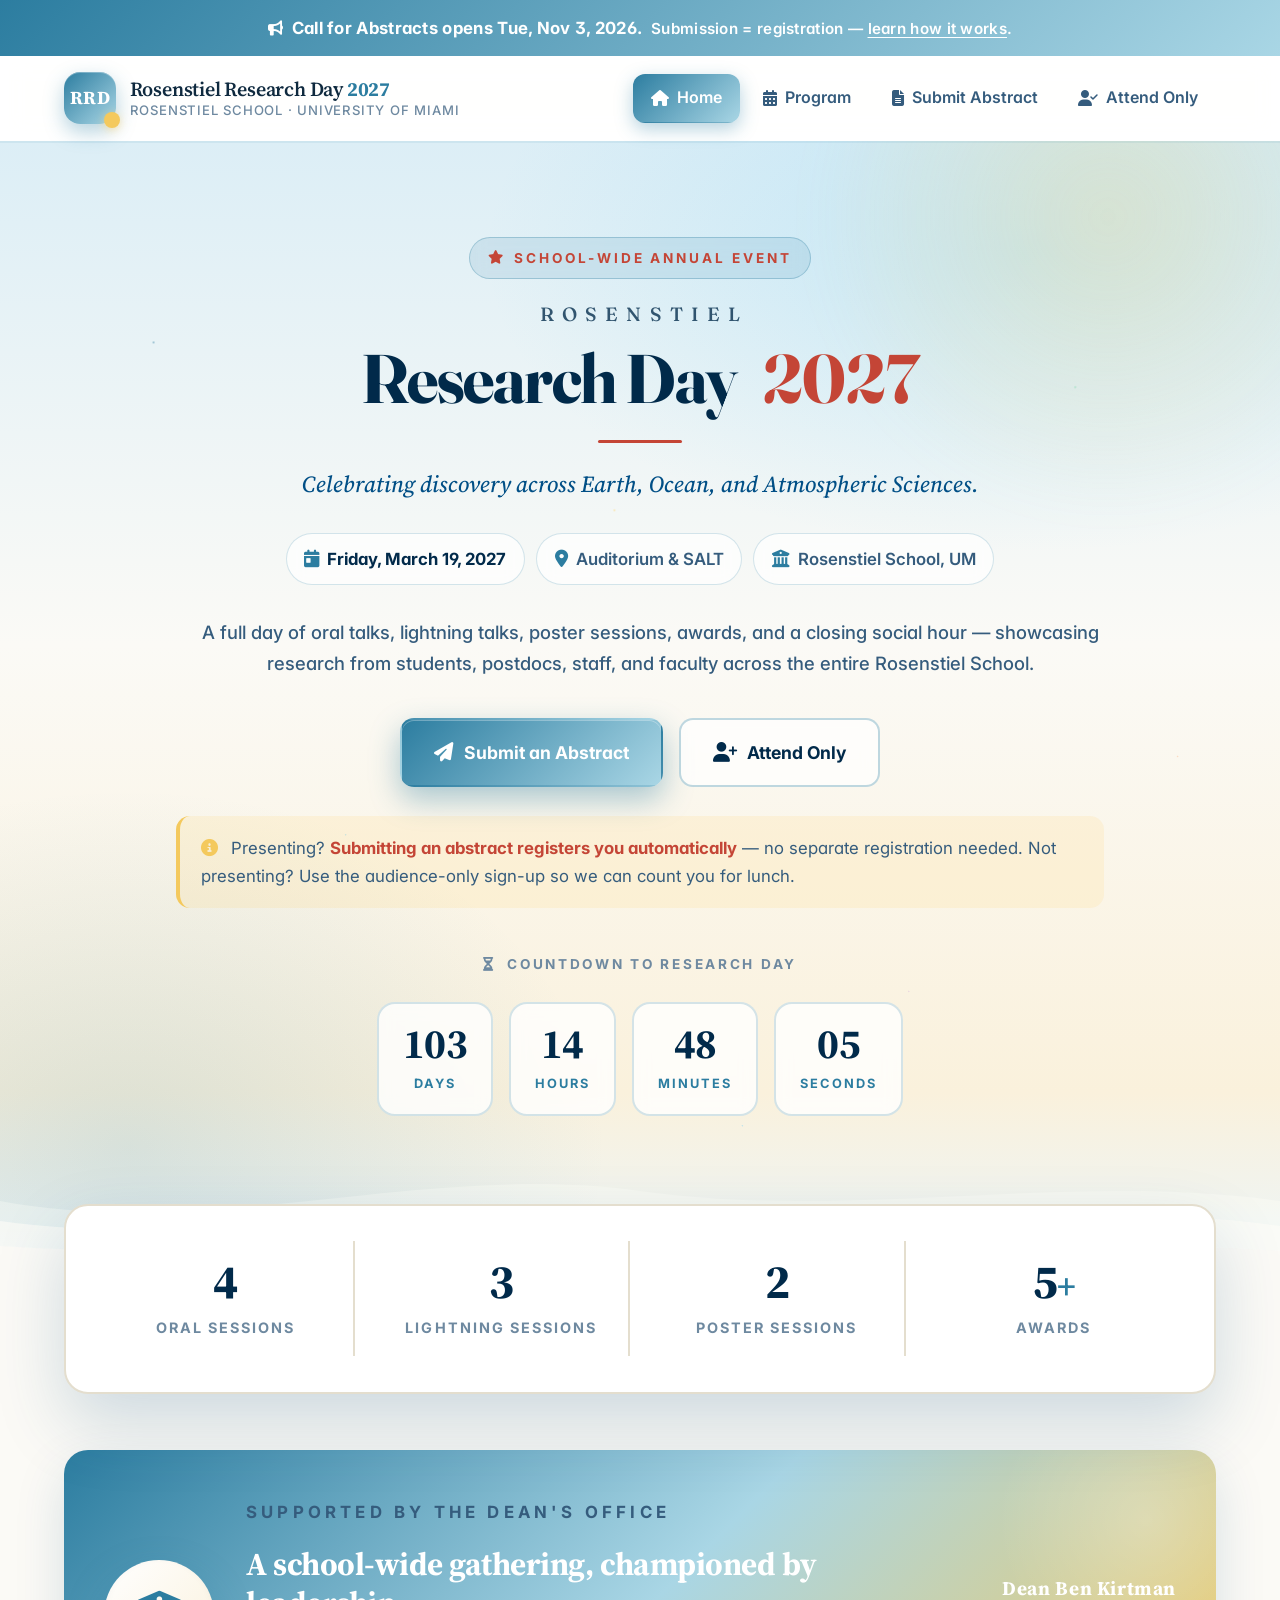
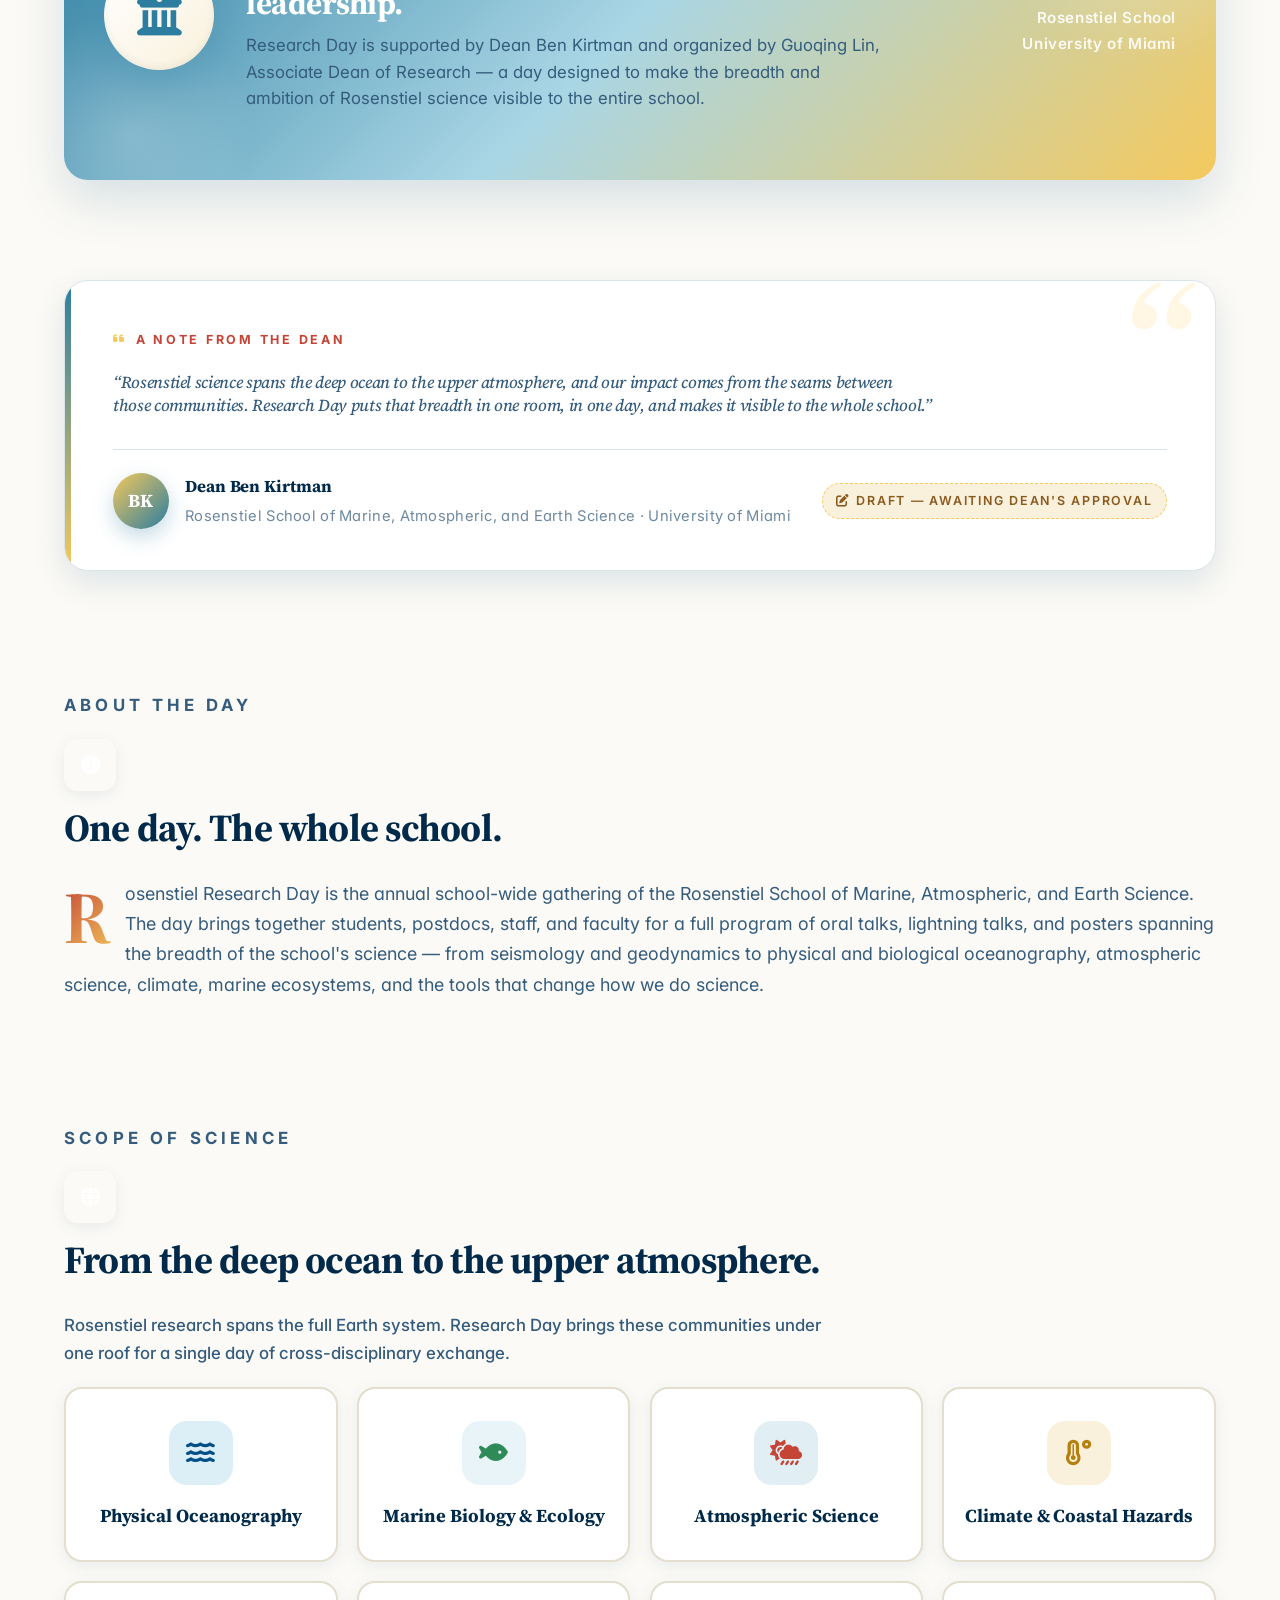
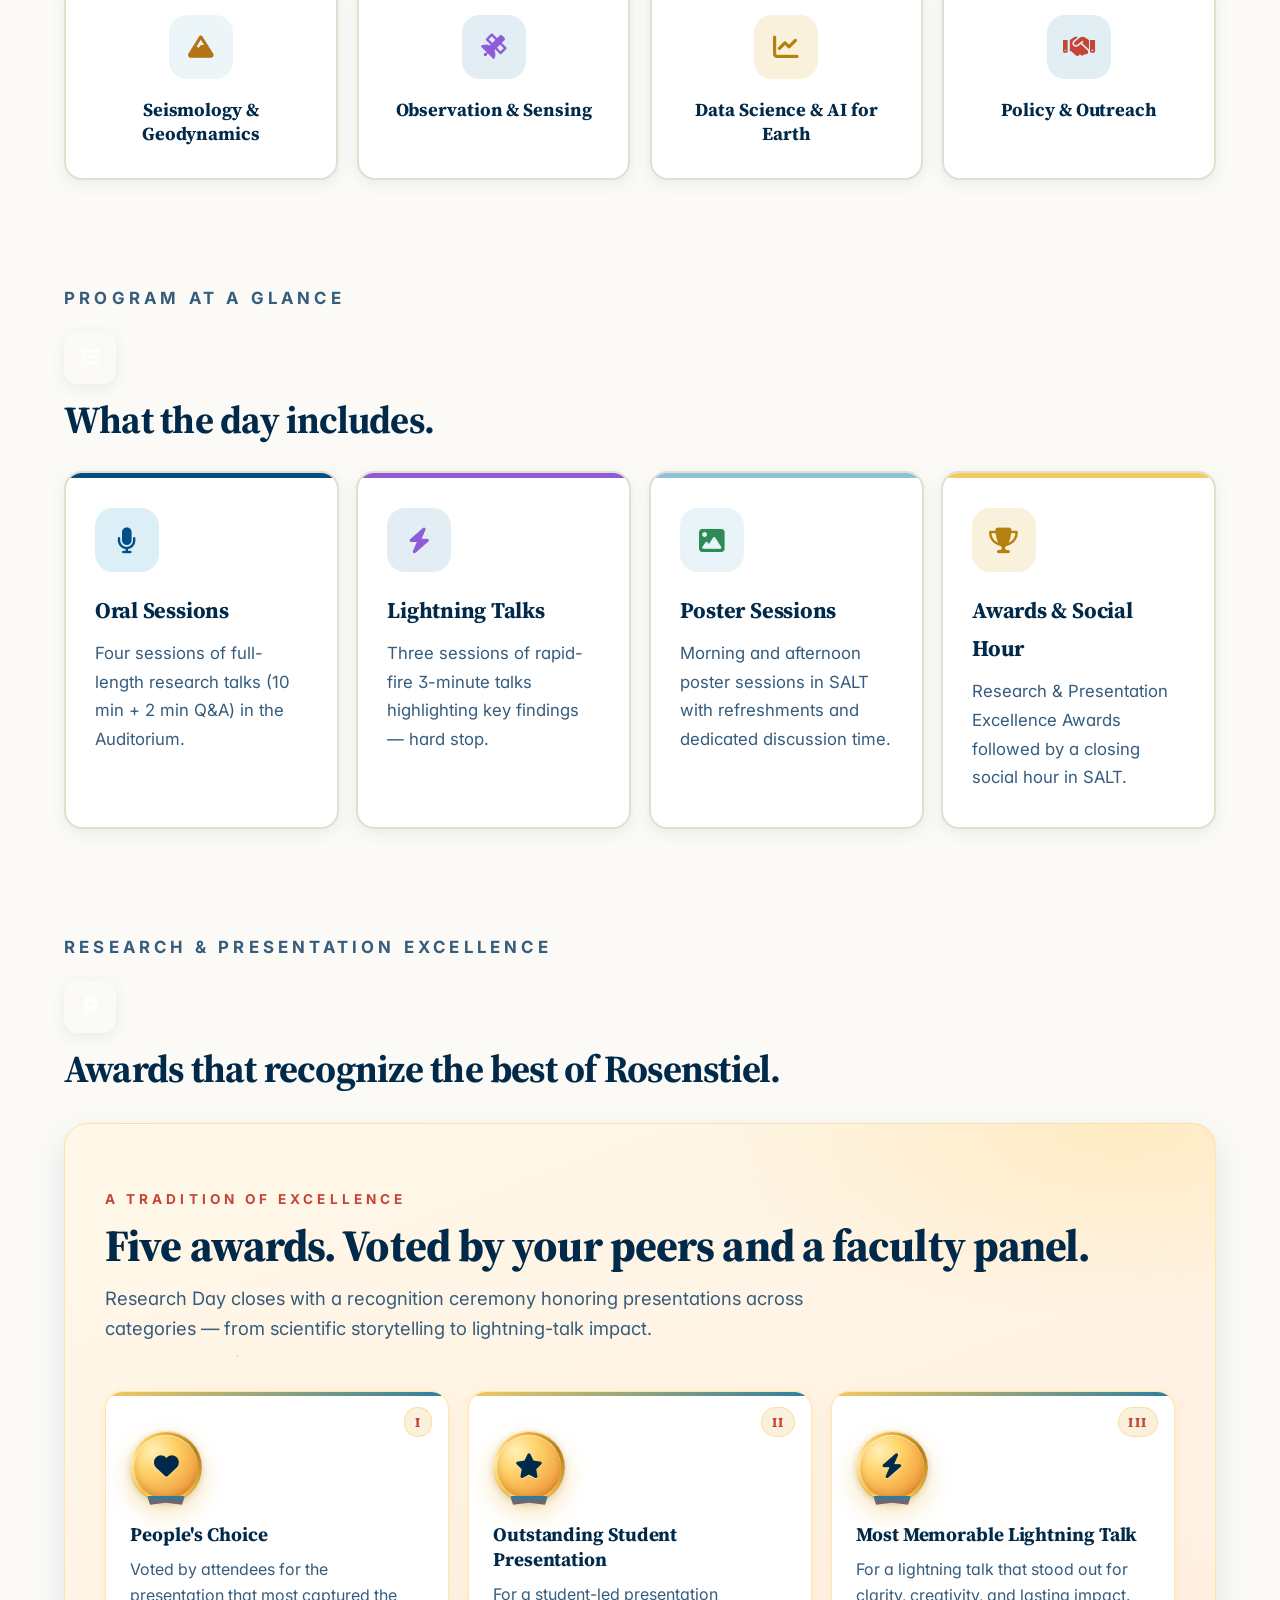
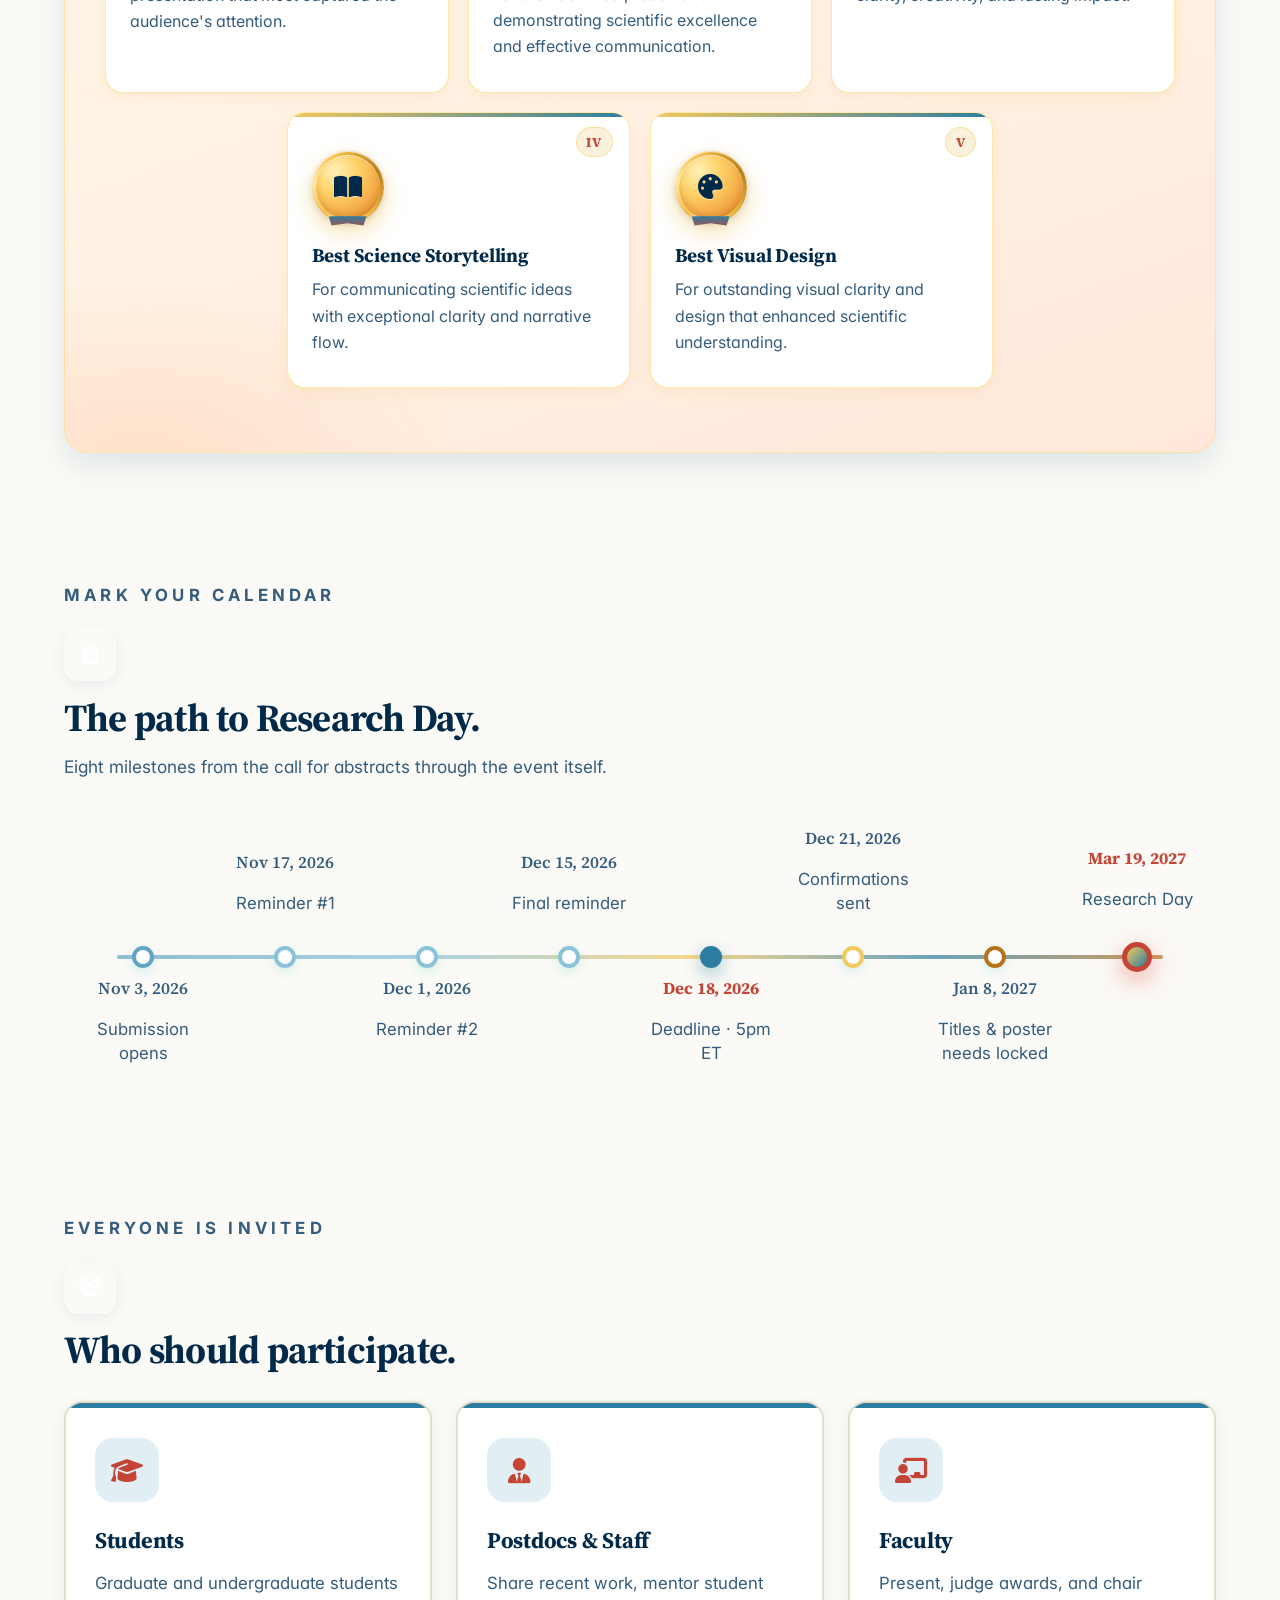
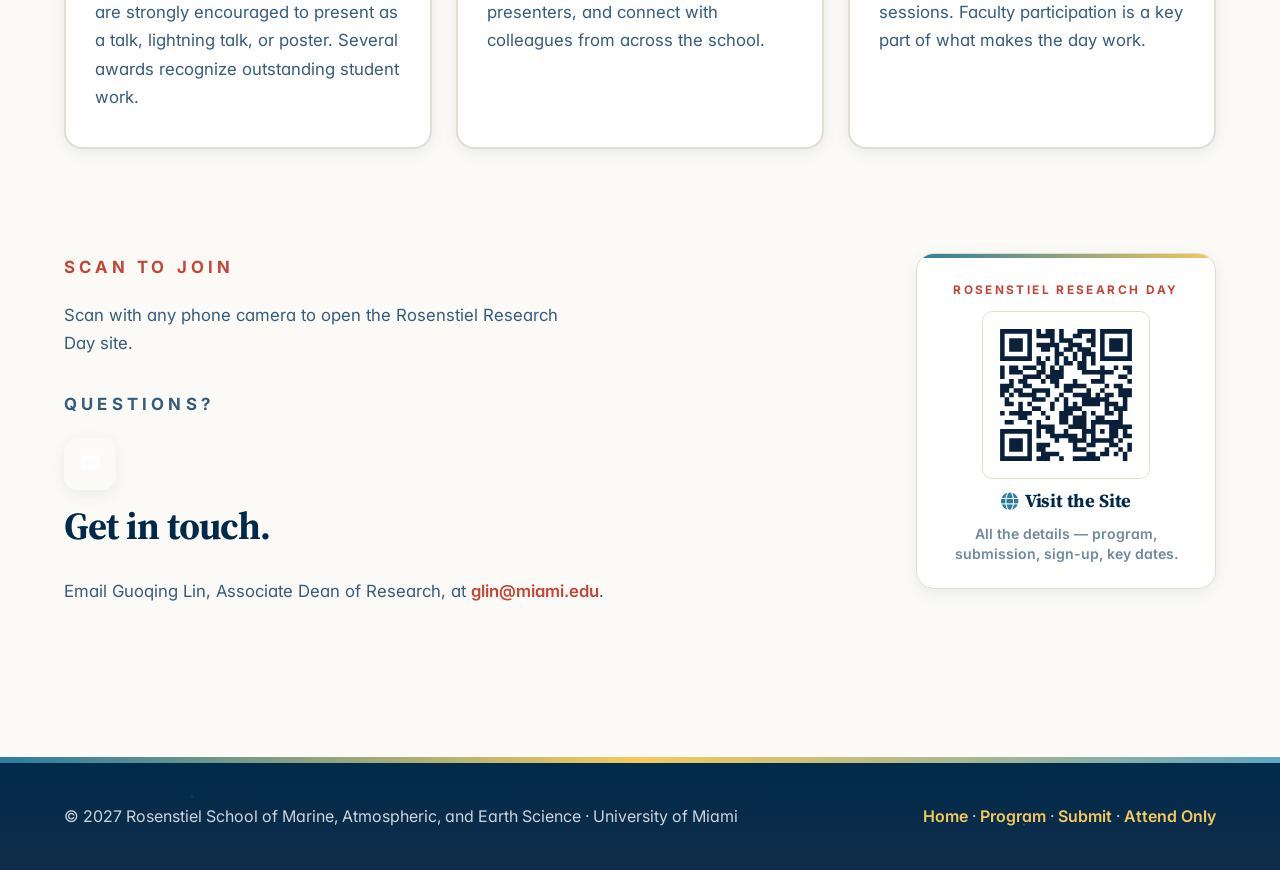
==== index.html @ cb266ade "Add files via upload" ====
<!DOCTYPE html>
<html lang="en">
<head>
  <meta charset="UTF-8" />
  <meta name="viewport" content="width=device-width, initial-scale=1" />
  <title>Rosenstiel Research Day 2027 · University of Miami</title>
  <meta name="description" content="Rosenstiel Research Day 2027 — Friday, March 19, 2027. A school-wide celebration of research across Earth, Ocean, and Atmospheric Sciences at the Rosenstiel School, University of Miami." />
  <meta name="theme-color" content="#0A2A47" />
  <link rel="stylesheet" href="styles.css" />
  <link rel="stylesheet" href="https://cdnjs.cloudflare.com/ajax/libs/font-awesome/6.5.1/css/all.min.css" />
</head>
<body>

  <div class="topbar">
    <i class="fas fa-bullhorn"></i> &nbsp;<strong>Call for Abstracts opens Tue, Nov 3, 2026.</strong>
    &nbsp;Submission = registration —
    <a href="submit.html">learn how it works</a>.
  </div>

  <header class="site-header">
    <div class="container header-inner">
      <a class="brand" href="index.html">
        <span class="brand-mark">RRD</span>
        <span class="brand-text">
          Rosenstiel Research Day <span class="year">2027</span>
          <span class="school">Rosenstiel School · University of Miami</span>
        </span>
      </a>
      <nav class="site-nav" aria-label="Primary">
        <a href="index.html" class="active"><i class="fas fa-home"></i> Home</a>
        <a href="program.html"><i class="fas fa-calendar-alt"></i> Program</a>
        <a href="submit.html"><i class="fas fa-file-alt"></i> Submit Abstract</a>
        <a href="register.html"><i class="fas fa-user-check"></i> Attend Only</a>
      </nav>
    </div>
  </header>

  <main>

    <!-- HERO -->
    <section class="hero">
      <div class="container hero-inner">
        <p class="eyebrow"><i class="fas fa-star"></i> School-Wide Annual Event</p>

        <h1 class="hero-title hero-title--editorial" aria-label="Rosenstiel Research Day 2027">
          <span class="ht-school">Rosenstiel</span>
          <span class="ht-headline">
            <span class="ht-event">Research Day</span><span class="ht-year">2027</span>
          </span>
          <span class="ht-rule" aria-hidden="true"></span>
        </h1>

        <p class="tagline">Celebrating discovery across Earth, Ocean, and Atmospheric Sciences.</p>

        <div class="hero-meta">
          <span class="hero-meta-item"><i class="fas fa-calendar-day"></i> <strong>Friday, March 19, 2027</strong></span>
          <span class="hero-meta-item"><i class="fas fa-map-marker-alt"></i> Auditorium &amp; SALT</span>
          <span class="hero-meta-item"><i class="fas fa-university"></i> Rosenstiel School, UM</span>
        </div>

        <p class="lede">
          A full day of oral talks, lightning talks, poster sessions, awards,
          and a closing social hour — showcasing research from students,
          postdocs, staff, and faculty across the entire Rosenstiel School.
        </p>

        <div class="cta-row">
          <a class="btn btn-primary" href="submit.html"><i class="fas fa-paper-plane"></i> Submit an Abstract</a>
          <a class="btn btn-secondary" href="register.html"><i class="fas fa-user-plus"></i> Attend Only</a>
        </div>

        <p class="cta-note">
          <i class="fas fa-info-circle"></i> Presenting?
          <strong>Submitting an abstract registers you automatically</strong> —
          no separate registration needed. Not presenting? Use the audience-only
          sign-up so we can count you for lunch.
        </p>

        <div class="countdown" id="countdown" aria-label="Time remaining until Research Day">
          <span class="countdown-label"><i class="fas fa-hourglass-half"></i> &nbsp;Countdown to Research Day</span>
          <div class="countdown-cell"><span class="countdown-num" id="cd-days">—</span><span class="countdown-unit">Days</span></div>
          <div class="countdown-cell"><span class="countdown-num" id="cd-hours">—</span><span class="countdown-unit">Hours</span></div>
          <div class="countdown-cell"><span class="countdown-num" id="cd-mins">—</span><span class="countdown-unit">Minutes</span></div>
          <div class="countdown-cell"><span class="countdown-num" id="cd-secs">—</span><span class="countdown-unit">Seconds</span></div>
        </div>
      </div>

      <div class="hero-waves" aria-hidden="true">
        <svg viewBox="0 0 1440 120" preserveAspectRatio="none">
          <path class="wave-1" d="M0,60 C240,100 480,20 720,50 C960,80 1200,30 1440,60 L1440,120 L0,120 Z" />
          <path class="wave-2" d="M0,80 C240,110 480,50 720,75 C960,100 1200,55 1440,85 L1440,120 L0,120 Z" />
          <path class="wave-3" d="M0,105 C240,120 480,90 720,105 C960,120 1200,95 1440,110 L1440,120 L0,120 Z" />
        </svg>
      </div>
    </section>

    <!-- STATS STRIP -->
    <div class="container">
      <div class="stat-strip reveal">
        <div class="stat">
          <span class="stat-num">4</span>
          <span class="stat-label">Oral Sessions</span>
        </div>
        <div class="stat">
          <span class="stat-num">3</span>
          <span class="stat-label">Lightning Sessions</span>
        </div>
        <div class="stat">
          <span class="stat-num">2</span>
          <span class="stat-label">Poster Sessions</span>
        </div>
        <div class="stat">
          <span class="stat-num">5<span class="plus">+</span></span>
          <span class="stat-label">Awards</span>
        </div>
      </div>
    </div>

    <!-- DEAN'S BANNER -->
    <section class="container section reveal" style="padding-top:2.5rem;">
      <div class="dean-banner">
        <div class="dean-seal" aria-hidden="true">
          <i class="fas fa-university"></i>
        </div>
        <div class="dean-banner-body">
          <p class="dean-banner-kicker">Supported by the Dean's Office</p>
          <h2 class="dean-banner-title">A school-wide gathering, championed by leadership.</h2>
          <p class="dean-banner-sub">
            Research Day is supported by Dean Ben Kirtman and organized by Guoqing Lin,
            Associate Dean of Research — a day designed to make the breadth and
            ambition of Rosenstiel science visible to the entire school.
          </p>
        </div>
        <div class="dean-banner-meta">
          <strong>Dean Ben Kirtman</strong>
          Rosenstiel School<br>University of Miami
        </div>
      </div>
    </section>

    <!-- DEAN'S LETTER / PULL-QUOTE -->
    <section class="container section reveal" style="padding-top:1rem;">
      <div class="dean-quote" id="dean-quote">
        <p class="quote-kicker"><i class="fas fa-quote-left"></i> A note from the Dean</p>

        <blockquote>
          <p>
            &ldquo;Rosenstiel science spans the deep ocean to the upper
            atmosphere, and our impact comes from the seams between those
            communities. Research Day puts that breadth in one room, in one
            day, and makes it visible to the whole school.&rdquo;
          </p>
        </blockquote>

        <div class="quote-attrib">
          <div class="quote-avatar" aria-hidden="true">BK</div>
          <div class="quote-attrib-text">
            <span class="quote-attrib-name">Dean Ben Kirtman</span>
            <span class="quote-attrib-role">Rosenstiel School of Marine, Atmospheric, and Earth Science · University of Miami</span>
          </div>
          <span class="quote-placeholder-note" title="Replace with approved text from the Dean's office">
            <i class="fas fa-pen-to-square"></i> Draft — awaiting Dean's approval
          </span>
        </div>
      </div>
    </section>

    <!-- ABOUT -->
    <section class="container section reveal">
      <p class="section-kicker">About the Day</p>
      <h2><span class="section-icon" style="background:linear-gradient(135deg,var(--coral),#FF8B5B)"><i class="fas fa-info-circle"></i></span> One day. The whole school.</h2>
      <p class="dropcap" style="font-size:1.12rem;">
        Rosenstiel Research Day is the annual school-wide gathering of the
        Rosenstiel School of Marine, Atmospheric, and Earth Science. The day
        brings together students, postdocs, staff, and faculty for a full
        program of oral talks, lightning talks, and posters spanning the
        breadth of the school's science — from seismology and geodynamics to
        physical and biological oceanography, atmospheric science, climate,
        marine ecosystems, and the tools that change how we do science.
      </p>
    </section>

    <!-- SCOPE OF SCIENCE -->
    <section class="container section reveal">
      <p class="section-kicker">Scope of Science</p>
      <h2><span class="section-icon" style="background:linear-gradient(135deg,var(--reef),var(--shoal))"><i class="fas fa-globe"></i></span> From the deep ocean to the upper atmosphere.</h2>
      <p class="scope-intro">
        Rosenstiel research spans the full Earth system. Research Day brings
        these communities under one roof for a single day of cross-disciplinary
        exchange.
      </p>
      <div class="scope-grid">
        <div class="scope-item" data-c="ocean">
          <div class="scope-icon"><i class="fas fa-water"></i></div>
          <div class="scope-name">Physical Oceanography</div>
        </div>
        <div class="scope-item" data-c="bio">
          <div class="scope-icon"><i class="fas fa-fish"></i></div>
          <div class="scope-name">Marine Biology &amp; Ecology</div>
        </div>
        <div class="scope-item" data-c="atmos">
          <div class="scope-icon"><i class="fas fa-cloud-sun-rain"></i></div>
          <div class="scope-name">Atmospheric Science</div>
        </div>
        <div class="scope-item" data-c="climate">
          <div class="scope-icon"><i class="fas fa-temperature-high"></i></div>
          <div class="scope-name">Climate &amp; Coastal Hazards</div>
        </div>
        <div class="scope-item" data-c="earth">
          <div class="scope-icon"><i class="fas fa-mountain"></i></div>
          <div class="scope-name">Seismology &amp; Geodynamics</div>
        </div>
        <div class="scope-item" data-c="tech">
          <div class="scope-icon"><i class="fas fa-satellite"></i></div>
          <div class="scope-name">Observation &amp; Sensing</div>
        </div>
        <div class="scope-item" data-c="data">
          <div class="scope-icon"><i class="fas fa-chart-line"></i></div>
          <div class="scope-name">Data Science &amp; AI for Earth</div>
        </div>
        <div class="scope-item" data-c="policy">
          <div class="scope-icon"><i class="fas fa-handshake"></i></div>
          <div class="scope-name">Policy &amp; Outreach</div>
        </div>
      </div>
    </section>

    <!-- FORMATS -->
    <section class="container section reveal">
      <p class="section-kicker">Program at a Glance</p>
      <h2><span class="section-icon" style="background:linear-gradient(135deg,var(--mid),var(--reef))"><i class="fas fa-list-check"></i></span> What the day includes.</h2>
      <div class="cards cards-4">
        <div class="card card-oral">
          <div class="card-icon"><i class="fas fa-microphone"></i></div>
          <h3>Oral Sessions</h3>
          <p>Four sessions of full-length research talks (10 min + 2 min Q&amp;A) in the Auditorium.</p>
        </div>
        <div class="card card-lightning">
          <div class="card-icon"><i class="fas fa-bolt"></i></div>
          <h3>Lightning Talks</h3>
          <p>Three sessions of rapid-fire 3-minute talks highlighting key findings — hard stop.</p>
        </div>
        <div class="card card-poster">
          <div class="card-icon"><i class="fas fa-image"></i></div>
          <h3>Poster Sessions</h3>
          <p>Morning and afternoon poster sessions in SALT with refreshments and dedicated discussion time.</p>
        </div>
        <div class="card card-social">
          <div class="card-icon"><i class="fas fa-trophy"></i></div>
          <h3>Awards &amp; Social Hour</h3>
          <p>Research &amp; Presentation Excellence Awards followed by a closing social hour in SALT.</p>
        </div>
      </div>
    </section>

    <!-- AWARDS WALL -->
    <section class="container section reveal">
      <p class="section-kicker">Research &amp; Presentation Excellence</p>
      <h2><span class="section-icon" style="background:linear-gradient(135deg,var(--sun),var(--coral))"><i class="fas fa-award"></i></span> Awards that recognize the best of Rosenstiel.</h2>

      <div class="awards-wall">
        <div class="awards-wall-header">
          <p class="awards-wall-kicker">A Tradition of Excellence</p>
          <h3 class="awards-wall-title">Five awards. Voted by your peers and a faculty panel.</h3>
          <p class="awards-wall-sub">
            Research Day closes with a recognition ceremony honoring presentations
            across categories — from scientific storytelling to lightning-talk impact.
          </p>
        </div>
        <div class="awards-grid">
          <div class="award-card">
            <div class="award-icon"><i class="fas fa-heart"></i></div>
            <h4 class="award-name">People's Choice</h4>
            <p class="award-desc">Voted by attendees for the presentation that most captured the audience's attention.</p>
          </div>
          <div class="award-card">
            <div class="award-icon"><i class="fas fa-star"></i></div>
            <h4 class="award-name">Outstanding Student Presentation</h4>
            <p class="award-desc">For a student-led presentation demonstrating scientific excellence and effective communication.</p>
          </div>
          <div class="award-card">
            <div class="award-icon"><i class="fas fa-bolt"></i></div>
            <h4 class="award-name">Most Memorable Lightning Talk</h4>
            <p class="award-desc">For a lightning talk that stood out for clarity, creativity, and lasting impact.</p>
          </div>
          <div class="award-card">
            <div class="award-icon"><i class="fas fa-book-open"></i></div>
            <h4 class="award-name">Best Science Storytelling</h4>
            <p class="award-desc">For communicating scientific ideas with exceptional clarity and narrative flow.</p>
          </div>
          <div class="award-card">
            <div class="award-icon"><i class="fas fa-palette"></i></div>
            <h4 class="award-name">Best Visual Design</h4>
            <p class="award-desc">For outstanding visual clarity and design that enhanced scientific understanding.</p>
          </div>
        </div>
      </div>
    </section>

    <!-- KEY DATES (horizontal timeline + mobile-fallback list) -->
    <section class="container section reveal">
      <p class="section-kicker">Mark Your Calendar</p>
      <div class="section-head">
        <h2><span class="section-icon" style="background:linear-gradient(135deg,var(--sun),#FFB42E)"><i class="fas fa-calendar-check"></i></span> The path to Research Day.</h2>
        <p class="lede">Eight milestones from the call for abstracts through the event itself.</p>
      </div>

      <!-- Desktop: horizontal timeline -->
      <div class="timeline-wrap" aria-label="Timeline of key dates">
        <ol class="timeline">
          <li class="timeline-node" data-kind="open">
            <div class="timeline-dot" aria-hidden="true"></div>
            <div class="timeline-label-block">
              <p class="timeline-label">Nov 3, 2026</p>
              <p class="timeline-sub">Submission opens</p>
            </div>
          </li>
          <li class="timeline-node" data-kind="reminder">
            <div class="timeline-dot" aria-hidden="true"></div>
            <div class="timeline-label-block">
              <p class="timeline-label">Nov 17, 2026</p>
              <p class="timeline-sub">Reminder #1</p>
            </div>
          </li>
          <li class="timeline-node" data-kind="reminder">
            <div class="timeline-dot" aria-hidden="true"></div>
            <div class="timeline-label-block">
              <p class="timeline-label">Dec 1, 2026</p>
              <p class="timeline-sub">Reminder #2</p>
            </div>
          </li>
          <li class="timeline-node" data-kind="reminder">
            <div class="timeline-dot" aria-hidden="true"></div>
            <div class="timeline-label-block">
              <p class="timeline-label">Dec 15, 2026</p>
              <p class="timeline-sub">Final reminder</p>
            </div>
          </li>
          <li class="timeline-node" data-kind="deadline">
            <div class="timeline-dot" aria-hidden="true"></div>
            <div class="timeline-label-block">
              <p class="timeline-label">Dec 18, 2026</p>
              <p class="timeline-sub">Deadline · 5pm ET</p>
            </div>
          </li>
          <li class="timeline-node" data-kind="confirm">
            <div class="timeline-dot" aria-hidden="true"></div>
            <div class="timeline-label-block">
              <p class="timeline-label">Dec 21, 2026</p>
              <p class="timeline-sub">Confirmations sent</p>
            </div>
          </li>
          <li class="timeline-node" data-kind="finalize">
            <div class="timeline-dot" aria-hidden="true"></div>
            <div class="timeline-label-block">
              <p class="timeline-label">Jan 8, 2027</p>
              <p class="timeline-sub">Titles &amp; poster needs locked</p>
            </div>
          </li>
          <li class="timeline-node" data-kind="event">
            <div class="timeline-dot" aria-hidden="true"></div>
            <div class="timeline-label-block">
              <p class="timeline-label">Mar 19, 2027</p>
              <p class="timeline-sub">Research Day</p>
            </div>
          </li>
        </ol>
      </div>

      <!-- Mobile: stacked list (same data) -->
      <ul class="keydates is-fallback">
        <li><span class="date"><i class="fas fa-circle-dot"></i> Tue, Nov 3, 2026</span><span class="label">Abstract submission opens (submission = registration)</span></li>
        <li><span class="date"><i class="fas fa-bell"></i> Tue, Nov 17, 2026</span><span class="label">Reminder #1 to school</span></li>
        <li><span class="date"><i class="fas fa-bell"></i> Tue, Dec 1, 2026</span><span class="label">Reminder #2 (post-Thanksgiving)</span></li>
        <li><span class="date"><i class="fas fa-bell"></i> Tue, Dec 15, 2026</span><span class="label">Final reminder</span></li>
        <li class="is-deadline"><span class="date"><i class="fas fa-lock"></i> Fri, Dec 18, 2026 · 5:00 pm ET</span><span class="label">Submission &amp; audience-only sign-up close</span></li>
        <li><span class="date"><i class="fas fa-envelope"></i> Mon, Dec 21, 2026</span><span class="label">Confirmation &amp; next-steps email sent</span></li>
        <li><span class="date"><i class="fas fa-check-double"></i> Fri, Jan 8, 2027</span><span class="label">Presenters finalize titles and poster needs</span></li>
        <li class="is-event"><span class="date"><i class="fas fa-glass-cheers"></i> Fri, Mar 19, 2027</span><span class="label">Rosenstiel Research Day</span></li>
      </ul>
    </section>

    <!-- WHO -->
    <section class="container section reveal">
      <p class="section-kicker">Everyone Is Invited</p>
      <h2><span class="section-icon" style="background:linear-gradient(135deg,var(--kelp),#3FA86F)"><i class="fas fa-users"></i></span> Who should participate.</h2>
      <div class="cards">
        <div class="card">
          <div class="card-icon"><i class="fas fa-graduation-cap"></i></div>
          <h3>Students</h3>
          <p>Graduate and undergraduate students are strongly encouraged to present as a talk, lightning talk, or poster. Several awards recognize outstanding student work.</p>
        </div>
        <div class="card">
          <div class="card-icon"><i class="fas fa-user-tie"></i></div>
          <h3>Postdocs &amp; Staff</h3>
          <p>Share recent work, mentor student presenters, and connect with colleagues from across the school.</p>
        </div>
        <div class="card">
          <div class="card-icon"><i class="fas fa-chalkboard-user"></i></div>
          <h3>Faculty</h3>
          <p>Present, judge awards, and chair sessions. Faculty participation is a key part of what makes the day work.</p>
        </div>
      </div>
    </section>

    <!-- CONTACT + QR (side by side) -->
    <section class="container section reveal">
      <div class="contact-row">
        <div class="contact-text">
          <p class="section-kicker" style="color:var(--deep-coral);">Scan to Join</p>
          <p style="font-size:1.05rem; max-width:46ch;">
            Scan with any phone camera to open the Rosenstiel Research Day site.
          </p>

          <p class="section-kicker" style="margin-top:2rem;">Questions?</p>
          <h2><span class="section-icon" style="background:linear-gradient(135deg,var(--lightning),#A47AE2)"><i class="fas fa-envelope"></i></span> Get in touch.</h2>
          <p style="font-size:1.05rem;">
            Email Guoqing Lin, Associate Dean of Research, at
            <a href="mailto:glin@miami.edu">glin@miami.edu</a>.
          </p>
        </div>

        <a class="qr-card contact-qr" href="index.html">
          <p class="qr-kicker">Rosenstiel Research Day</p>
          <div class="qr-image">
            <img src="qr-main.svg" alt="QR code linking to the Rosenstiel Research Day 2027 site" />
          </div>
          <p class="qr-label"><i class="fas fa-globe"></i> Visit the Site</p>
          <p class="qr-sub">All the details — program, submission, sign-up, key dates.</p>
        </a>
      </div>
    </section>
  </main>

  <!-- Sticky submit CTA (appears after hero scrolls past) -->
  <a class="sticky-cta" id="stickyCta" href="submit.html">
    <i class="fas fa-paper-plane"></i> Submit an Abstract
  </a>

  <footer class="site-footer">
    <div class="accent-bar"></div>
    <div class="container footer-inner">
      <p>&copy; 2027 Rosenstiel School of Marine, Atmospheric, and Earth Science · University of Miami</p>
      <p><a href="index.html">Home</a> · <a href="program.html">Program</a> · <a href="submit.html">Submit</a> · <a href="register.html">Attend Only</a></p>
    </div>
  </footer>

  <script>
    // Trigger the hero-title year underline animation shortly after load
    window.addEventListener('load', function () {
      var yr = document.querySelector('.hero h1.hero-title .ht-year');
      if (yr) {
        setTimeout(function () { yr.classList.add('is-underlined'); }, 380);
      }
    });

    // Countdown to Friday, March 19, 2027 9:00 AM ET (UTC-4 on that date, DST)
    (function () {
      var target = new Date('2027-03-19T09:00:00-04:00').getTime();
      var els = {
        d: document.getElementById('cd-days'),
        h: document.getElementById('cd-hours'),
        m: document.getElementById('cd-mins'),
        s: document.getElementById('cd-secs')
      };
      function pad(n) { return n < 10 ? '0' + n : '' + n; }
      function tick() {
        var diff = target - Date.now();
        if (diff <= 0) {
          els.d.textContent = '0'; els.h.textContent = '00'; els.m.textContent = '00'; els.s.textContent = '00';
          return;
        }
        var days = Math.floor(diff / 86400000);
        var hours = Math.floor((diff % 86400000) / 3600000);
        var mins = Math.floor((diff % 3600000) / 60000);
        var secs = Math.floor((diff % 60000) / 1000);
        els.d.textContent = days;
        els.h.textContent = pad(hours);
        els.m.textContent = pad(mins);
        els.s.textContent = pad(secs);
      }
      tick();
      setInterval(tick, 1000);
    })();

    // Scroll reveal (progressive enhancement)
    (function () {
      if (!('IntersectionObserver' in window)) return;
      // Only enable the hidden-then-revealed effect when JS is fully available.
      document.body.classList.add('js-reveal');
      var io = new IntersectionObserver(function (entries) {
        entries.forEach(function (entry) {
          if (entry.isIntersecting) {
            entry.target.classList.add('is-visible');
            io.unobserve(entry.target);
          }
        });
      }, { threshold: 0.08, rootMargin: '0px 0px -40px 0px' });
      document.querySelectorAll('.reveal').forEach(function (el) { io.observe(el); });
      // Safety: if for any reason nothing has revealed within 1.5s, show everything.
      setTimeout(function () {
        document.querySelectorAll('.reveal:not(.is-visible)').forEach(function (el) {
          var r = el.getBoundingClientRect();
          if (r.top < window.innerHeight && r.bottom > 0) el.classList.add('is-visible');
        });
      }, 1500);
    })();

    // Sticky CTA visibility
    (function () {
      var cta = document.getElementById('stickyCta');
      if (!cta) return;
      var hero = document.querySelector('.hero');
      function onScroll() {
        if (!hero) return;
        var heroBottom = hero.getBoundingClientRect().bottom;
        if (heroBottom < 60) cta.classList.add('is-visible');
        else cta.classList.remove('is-visible');
      }
      window.addEventListener('scroll', onScroll, { passive: true });
      onScroll();
    })();
  </script>
</body>
</html>
---- styles.css ----
/* =========================================================
   Rosenstiel Research Day 2027 — LIGHT OCEAN MARINE stylesheet
   Sea-led palette: marine blues, teal, seafoam, with warm sand
   accents and a small coral-reef pop. Variable names preserved
   from the prior warm palette so structure stays intact.
   ========================================================= */

@import url('https://fonts.googleapis.com/css2?family=Fraunces:opsz,wght@9..144,500;9..144,600;9..144,700;9..144,800&family=Source+Serif+4:opsz,wght@8..60,400;8..60,500;8..60,600;8..60,700;8..60,800&family=Inter:wght@400;500;600;700&display=swap');

:root {
  /* --- LIGHT OCEAN palette ---
     (variable names kept from warm palette; values shifted to marine) */
  --warm-coral:     #2C7DA0;   /* primary marine blue (was coral) */
  --coral-light:    #E1EEF4;   /* pale sea-mist */
  --warm-sky:       #61A5C2;   /* atlantic sky */
  --sky-light:      #DCEEF6;   /* horizon sky */
  --warm-sun:       #F4C95D;   /* warm sun glint (kept warm) */
  --sun-light:      #FAF1DC;   /* pale sand */
  --warm-lavender:  #468FAF;   /* depth teal (was lavender) */
  --lavender-light: #E2EEF3;   /* shallow mist */
  --warm-mint:      #89C2D9;   /* seafoam */
  --mint-light:     #E8F4F8;   /* pale seafoam */
  --warm-peach:     #A9D6E5;   /* shallow water (was peach) */
  --peach-light:    #ECF5F8;   /* far horizon */

  /* --- Deep accents for contrast --- */
  --deep-navy:      #012A4A;   /* abyss navy */
  --deep-teal:      #014F86;   /* deep marine */
  --deep-coral:     #C44536;   /* coral-reef accent (small pops) */
  --deep-gold:      #B5731A;   /* burnished bronze */

  /* --- Neutrals (a hint of warmth retained so it doesn't go clinical) --- */
  --bg:             #FBFAF6;   /* shell white with a whisper of warmth */
  --bg-warm:        #F6F4EE;   /* sand-shell */
  --surface-white:  #FFFFFF;
  --ink:            #0F2A3F;   /* deep marine ink */
  --ink-soft:       #355C7D;   /* soft navy */
  --muted:          #6E89A0;   /* misty muted */
  --line:           #D9E4EA;   /* sea line */
  --line-warm:      #E4DECE;   /* sand line (kept warm for warm sections) */

  /* --- Typography --- */
  --font-display: "Source Serif 4", "Source Serif Pro", "Iowan Old Style", "Palatino Linotype", Palatino, Georgia, serif;
  --font-title:   "Fraunces", "Iowan Old Style", "Palatino Linotype", Palatino, Georgia, serif;
  --font-sans:    "Inter", -apple-system, BlinkMacSystemFont, "Segoe UI", Roboto, "Helvetica Neue", Arial, sans-serif;

  /* --- Layout --- */
  --radius-lg: 24px;
  --radius:    18px;
  --radius-sm: 14px;
  --container-w: 1200px;

  /* --- Shadows (soft, marine-tinted) --- */
  --shadow-xs: 0 2px 8px rgba(1, 74, 124, 0.06);
  --shadow-sm: 0 4px 16px rgba(1, 74, 124, 0.08);
  --shadow-md: 0 12px 32px rgba(1, 74, 124, 0.12);
  --shadow-lg: 0 20px 50px rgba(1, 74, 124, 0.15);
  --shadow-xl: 0 30px 70px rgba(1, 74, 124, 0.18);
}

* { box-sizing: border-box; }

html { -webkit-text-size-adjust: 100%; scroll-behavior: smooth; }

body {
  margin: 0;
  font-family: var(--font-sans);
  font-size: 18px;
  line-height: 1.7;
  color: var(--ink);
  background: var(--bg);
  -webkit-font-smoothing: antialiased;
  font-feature-settings: "ss01", "cv11";
}

.container {
  max-width: var(--container-w);
  margin: 0 auto;
  padding: 0 1.5rem;
}

img, svg { max-width: 100%; display: block; }

/* =========================================================
   Top announcement bar — WARM CORAL
   ========================================================= */

.topbar {
  background: linear-gradient(135deg, var(--warm-coral) 0%, var(--warm-peach) 100%);
  color: #fff;
  font-size: 0.95rem;
  letter-spacing: 0.02em;
  text-align: center;
  padding: 0.85rem 1rem;
  position: relative;
  overflow: hidden;
  font-weight: 600;
}

.topbar strong { color: #fff; font-weight: 700; font-size: 1.05rem; }
.topbar a { color: #fff; text-decoration: underline; text-underline-offset: 3px; font-weight: 600; }
.topbar a:hover { color: var(--sun-light); }

/* =========================================================
   Header / nav — LIGHT with warm accents
   ========================================================= */

.site-header {
  background: rgba(255, 255, 255, 0.92);
  backdrop-filter: saturate(180%) blur(14px);
  -webkit-backdrop-filter: saturate(180%) blur(14px);
  box-shadow: 0 2px 0 rgba(44, 125, 160, 0.08);
  position: sticky;
  top: 0;
  z-index: 50;
}

.header-inner {
  display: flex;
  align-items: center;
  justify-content: space-between;
  gap: 1.5rem;
  padding-top: 1rem;
  padding-bottom: 1rem;
  flex-wrap: wrap;
}

.brand {
  display: inline-flex;
  align-items: center;
  gap: 0.85rem;
  text-decoration: none;
  color: var(--ink);
}

.brand-mark {
  display: inline-grid;
  place-items: center;
  width: 52px;
  height: 52px;
  background: linear-gradient(135deg, var(--warm-coral) 0%, var(--warm-peach) 100%);
  color: #fff;
  font-family: var(--font-display);
  font-weight: 700;
  font-size: 1.15rem;
  letter-spacing: 0.03em;
  border-radius: 16px;
  position: relative;
  box-shadow: 0 8px 20px rgba(44, 125, 160, 0.35), inset 0 1px 0 rgba(255,255,255,0.3);
}

.brand-mark::after {
  content: "";
  position: absolute;
  inset: auto -4px -4px auto;
  width: 16px;
  height: 16px;
  background: var(--warm-sun);
  border-radius: 50%;
  box-shadow: 0 2px 8px rgba(255, 209, 102, 0.5);
}

.brand-text {
  font-family: var(--font-display);
  font-size: 1.25rem;
  font-weight: 600;
  letter-spacing: -0.01em;
  line-height: 1.2;
}

.brand-text .school {
  display: block;
  font-family: var(--font-sans);
  font-weight: 500;
  font-size: 0.82rem;
  color: var(--muted);
  letter-spacing: 0.06em;
  text-transform: uppercase;
  margin-top: 2px;
}

.brand-text .year {
  color: var(--warm-coral);
  font-weight: 700;
}

.site-nav {
  display: flex;
  gap: 0.35rem;
  flex-wrap: wrap;
}

.site-nav a {
  color: var(--ink-soft);
  text-decoration: none;
  font-size: 1rem;
  font-weight: 600;
  padding: 0.65rem 1.1rem;
  border-radius: 12px;
  transition: all 150ms ease;
  display: inline-flex;
  align-items: center;
  gap: 0.5rem;
}

.site-nav a:hover {
  color: var(--deep-coral);
  background: var(--coral-light);
}

.site-nav a.active {
  color: #fff;
  background: linear-gradient(135deg, var(--warm-coral), var(--warm-peach));
  box-shadow: 0 6px 18px rgba(44, 125, 160, 0.35);
}

.site-nav a.active i { color: #fff; }

/* =========================================================
   Hero — WARM LIGHT gradient with big fonts
   ========================================================= */

.hero {
  position: relative;
  background:
    radial-gradient(900px 500px at 80% 10%, rgba(110, 203, 245, 0.25), transparent 60%),
    radial-gradient(800px 600px at 10% 90%, rgba(44, 125, 160, 0.15), transparent 60%),
    linear-gradient(180deg, var(--sky-light) 0%, var(--bg) 45%, var(--sun-light) 85%, var(--peach-light) 100%);
  color: var(--ink);
  overflow: hidden;
  isolation: isolate;
}

/* Warm decorative dots */
.hero::before {
  content: "";
  position: absolute;
  inset: 0;
  background-image:
    radial-gradient(3px 3px at 12% 18%, rgba(44, 125, 160, 0.4), transparent 60%),
    radial-gradient(2px 2px at 27% 62%, rgba(110, 203, 245, 0.5), transparent 60%),
    radial-gradient(3px 3px at 48% 33%, rgba(255, 209, 102, 0.4), transparent 60%),
    radial-gradient(2px 2px at 71% 76%, rgba(201, 160, 220, 0.4), transparent 60%),
    radial-gradient(3px 3px at 84% 22%, rgba(127, 216, 190, 0.5), transparent 60%),
    radial-gradient(2px 2px at 92% 55%, rgba(255, 171, 115, 0.4), transparent 60%),
    radial-gradient(2px 2px at 58% 88%, rgba(110, 203, 245, 0.45), transparent 60%);
  z-index: 0;
  pointer-events: none;
}

/* Warm orbiting glow */
.hero::after {
  content: "";
  position: absolute;
  right: -10%;
  top: -20%;
  width: 600px;
  height: 600px;
  background: radial-gradient(circle, rgba(255, 209, 102, 0.25), transparent 70%);
  border-radius: 50%;
  filter: blur(20px);
  z-index: 0;
  pointer-events: none;
  animation: drift 26s ease-in-out infinite alternate;
}

@keyframes drift {
  from { transform: translate(0,0) scale(1); }
  to   { transform: translate(-60px, 40px) scale(1.08); }
}

.hero-inner {
  position: relative;
  z-index: 2;
  padding-top: 6rem;
  padding-bottom: 9rem;
  text-align: center;
  max-width: 1140px;        /* widened to give the lede room to breathe */
  margin-left: auto;
  margin-right: auto;
}

/* Block-level children get auto margins so they center under .hero-inner */
.hero-inner > .hero-meta,
.hero-inner > .cta-row,
.hero-inner > .countdown {
  justify-content: center;
}

.hero-inner > .lede,
.hero-inner > .tagline,
.hero-inner > .cta-note {
  margin-left: auto;
  margin-right: auto;
}

.hero-inner > .cta-note {
  text-align: left; /* keep paragraph readable, but center the box */
}

.hero .eyebrow {
  display: inline-flex;
  align-items: center;
  gap: 0.5rem;
  text-transform: uppercase;
  letter-spacing: 0.22em;
  font-size: 0.85rem;
  font-weight: 700;
  color: var(--deep-coral);
  background: rgba(44, 125, 160, 0.12);
  border: 1px solid rgba(44, 125, 160, 0.3);
  padding: 0.55rem 1.1rem;
  border-radius: 999px;
  margin: 0 0 1.6rem;
  backdrop-filter: blur(8px);
}

.hero h1 {
  font-family: var(--font-display);
  font-weight: 800;
  font-size: clamp(3rem, 7vw, 5.5rem);
  line-height: 1.0;
  letter-spacing: -0.03em;
  margin: 0 0 1.2rem;
  color: var(--deep-navy);
  text-wrap: balance;
}

.hero h1 .accent {
  background: linear-gradient(90deg, var(--warm-coral) 0%, var(--warm-peach) 50%, var(--warm-sun) 100%);
  -webkit-background-clip: text;
  background-clip: text;
  -webkit-text-fill-color: transparent;
  color: transparent;
  font-style: italic;
  font-weight: 700;
}

/* --- Architectural hero title -------------------------- */

.hero h1.hero-title {
  display: flex;
  flex-direction: column;
  align-items: flex-start;
  gap: 0.15rem;
  margin: 0 0 1.6rem;
  line-height: 1;
}

.hero h1.hero-title .ht-school {
  font-family: var(--font-display);
  font-weight: 500;
  font-size: clamp(0.95rem, 1.5vw, 1.3rem);
  text-transform: uppercase;
  letter-spacing: 0.42em;
  color: var(--deep-navy);
  margin-left: 0.42em;        /* visually offset for the letter-spacing */
  opacity: 0.85;
  font-variation-settings: "opsz" 14;
}

/* Headline row: "Research Day" + "2027" on one line */
.hero h1.hero-title .ht-headline {
  display: inline-flex;
  align-items: baseline;
  flex-wrap: wrap;
  gap: 0.35em;
  margin: 0.2rem 0 0;
}

.hero h1.hero-title .ht-event {
  font-family: var(--font-display);
  font-weight: 800;
  font-style: italic;
  font-size: clamp(3.4rem, 9vw, 7rem);
  line-height: 1.18;        /* extra room for italic "y" descender */
  letter-spacing: -0.038em;
  font-variation-settings: "opsz" 60;
  /* Gradient that keeps strong contrast at BOTH ends — the "y" descender lands in deep navy */
  background: linear-gradient(95deg,
    #012A4A 0%,         /* abyss navy */
    #01497C 18%,        /* deep marine */
    #2C7DA0 45%,        /* atlantic blue */
    #468FAF 72%,        /* mid teal */
    #013A63 100%);      /* deep marine — strong contrast for descender */
  -webkit-background-clip: text;
  background-clip: text;
  -webkit-text-fill-color: transparent;
  color: transparent;
  display: inline-block;
  position: relative;
  padding-bottom: 0.18em;   /* generous room for the italic descender */
  padding-right: 0.05em;    /* italic lean room */
  overflow: visible;
  filter:
    drop-shadow(0 4px 8px rgba(1, 74, 124, 0.30))
    drop-shadow(0 18px 36px rgba(1, 74, 124, 0.30));
}

/* Make sure no ancestor clips the descender */
.hero h1.hero-title,
.hero h1.hero-title .ht-headline {
  overflow: visible;
}

/* Soft warm halo glow behind Research Day for visual lift */
.hero h1.hero-title .ht-event::before {
  content: "";
  position: absolute;
  inset: 8% -3% 8% -3%;
  background:
    radial-gradient(60% 70% at 30% 50%, rgba(44, 125, 160, 0.22), transparent 75%),
    radial-gradient(55% 70% at 75% 50%, rgba(255, 209, 102, 0.22), transparent 75%);
  filter: blur(18px);
  z-index: -1;
  pointer-events: none;
  border-radius: 24px;
}

.hero h1.hero-title .ht-year {
  font-family: var(--font-display);
  font-weight: 700;
  font-size: clamp(2.4rem, 6vw, 4.2rem);
  letter-spacing: 0.01em;
  line-height: 0.95;
  color: var(--deep-navy);
  font-variation-settings: "opsz" 60;
  position: relative;
  display: inline-block;
}

.hero h1.hero-title .ht-year::after {
  content: "";
  position: absolute;
  left: 0;
  right: 100%;
  bottom: -0.14em;
  height: 5px;
  background: linear-gradient(90deg, var(--warm-coral), var(--warm-sun));
  border-radius: 3px;
  transition: right 1.2s cubic-bezier(.2,.7,.3,1) 200ms;
}

.hero h1.hero-title .ht-year.is-underlined::after { right: 0; }

.hero h1.hero-title .ht-ornament {
  display: inline-flex;
  align-items: center;
  width: 100%;
  max-width: 300px;
  height: 18px;
  color: var(--deep-gold);
  margin: 1rem 0 0;
  opacity: 0.92;
}

.hero h1.hero-title .ht-ornament svg {
  width: 100%;
  height: 100%;
  display: block;
}

@media (max-width: 720px) {
  .hero h1.hero-title .ht-school { letter-spacing: 0.32em; }
  .hero h1.hero-title .ht-ornament { max-width: 220px; margin: 0.7rem 0 0.4rem; }
}

/* =========================================================
   Hero title — EDITORIAL variant
   Solid deep navy serif, single coral accent on the year,
   quiet hairline rule below. No gradient, no halo, no shadow.
   ========================================================= */

.hero h1.hero-title--editorial {
  display: flex;
  flex-direction: column;
  align-items: center;
  gap: 0;
  margin: 0 auto 1.6rem;
  text-align: center;
}

/* Small institutional line above */
.hero h1.hero-title--editorial .ht-school {
  font-family: var(--font-title);
  font-weight: 500;
  font-size: clamp(0.95rem, 1.5vw, 1.25rem);
  text-transform: uppercase;
  letter-spacing: 0.42em;
  color: var(--deep-navy);
  margin: 0 0 1.2rem;
  /* compensate for the trailing letter-spacing so the smcaps optically centers */
  padding-left: 0.42em;
  opacity: 0.78;
  font-variation-settings: "opsz" 14;
}

/* Single-line headline: navy "Research Day" + coral "2027" */
.hero h1.hero-title--editorial .ht-headline {
  display: inline-flex;
  align-items: baseline;
  flex-wrap: wrap;
  gap: 0.3em;
  margin: 0;
  overflow: visible;
  justify-content: center;
}

.hero h1.hero-title--editorial .ht-event {
  /* OVERRIDE the gradient variant — solid editorial treatment */
  font-family: var(--font-title);
  font-weight: 700;
  font-style: normal;          /* roman, not italic */
  font-size: clamp(2.3rem, 5.5vw, 4.3rem);
  line-height: 1.05;
  letter-spacing: -0.022em;
  font-variation-settings: "opsz" 144;

  /* RESET gradient + halo + shadow */
  background: none;
  -webkit-background-clip: border-box;
  background-clip: border-box;
  -webkit-text-fill-color: currentColor;
  color: var(--deep-navy);
  filter: none;
  padding: 0;
  text-shadow: none;
}

.hero h1.hero-title--editorial .ht-event::before {
  display: none;   /* kill the halo */
}

.hero h1.hero-title--editorial .ht-year {
  font-family: var(--font-title);
  font-weight: 700;
  font-style: normal;
  font-size: clamp(2.3rem, 5.5vw, 4.3rem);
  line-height: 1.05;
  letter-spacing: -0.01em;
  color: var(--deep-coral);    /* the single accent */
  font-variation-settings: "opsz" 144;
  position: relative;
}

/* Kill the animated underline from the previous variant */
.hero h1.hero-title--editorial .ht-year::after { display: none; }

/* Quiet hairline rule below the headline */
.hero h1.hero-title--editorial .ht-rule {
  display: block;
  width: 84px;
  height: 3px;
  background: var(--deep-coral);
  border-radius: 2px;
  margin: 1.5rem 0 0;
}

@media (max-width: 720px) {
  .hero h1.hero-title--editorial .ht-school { letter-spacing: 0.32em; margin-left: 0.32em; }
  .hero h1.hero-title--editorial .ht-rule { width: 64px; margin-top: 1.1rem; }
}

.hero .tagline {
  font-family: var(--font-display);
  font-style: italic;
  font-weight: 500;
  font-size: clamp(1.1rem, 1.8vw, 1.5rem);   /* trimmed so it fits on one line */
  color: var(--deep-teal);
  margin: 0 0 2rem;
  max-width: none;
  line-height: 1.4;
  white-space: nowrap;     /* keep on one line on desktop */
}

@media (max-width: 720px) {
  .hero .tagline { white-space: normal; }   /* allow wrapping on narrow viewports */
}

.hero-meta {
  display: flex;
  flex-wrap: wrap;
  gap: 0.7rem;
  margin: 0 0 2rem;
}

.hero-meta-item {
  display: inline-flex;
  align-items: center;
  gap: 0.5rem;
  background: rgba(255, 255, 255, 0.7);
  border: 1px solid rgba(44, 125, 160, 0.2);
  padding: 0.7rem 1.1rem;
  border-radius: 999px;
  font-size: 1.05rem;
  color: var(--ink-soft);
  backdrop-filter: blur(8px);
  font-weight: 600;
}

.hero-meta-item i { color: var(--warm-coral); font-size: 1.1rem; }
.hero-meta-item strong { color: var(--deep-navy); font-weight: 700; }

.hero .lede {
  font-size: 1.15rem;
  line-height: 1.65;
  color: var(--ink-soft);
  margin: 0 0 2.5rem;
  margin-left: auto !important;   /* off-center toward the right */
  margin-right: 4.5rem !important;  /* a hair right of center */
  font-weight: 500;
  text-wrap: pretty;
  max-width: 58rem;
}

@media (max-width: 720px) {
  .hero .lede {
    margin-left: auto !important;
    margin-right: auto !important;
  }
}

.cta-row {
  display: flex;
  flex-wrap: wrap;
  gap: 1rem;
}

.cta-note {
  margin: 1.8rem 0 0;
  max-width: 58rem;         /* match the lede's slightly narrower width */
  font-size: 1.05rem;
  color: var(--ink-soft);
  line-height: 1.7;
  background: rgba(255, 209, 102, 0.15);
  padding: 1.1rem 1.3rem;
  border-radius: var(--radius-sm);
  border-left: 4px solid var(--warm-sun);
  text-wrap: pretty;
}

.cta-note strong { color: var(--deep-coral); }
.cta-note i { color: var(--warm-sun); margin-right: 0.5rem; }

/* Countdown — WARM CARDS */

.countdown {
  display: flex;
  gap: 1rem;
  margin: 2.8rem 0 0;
  flex-wrap: wrap;
}

.countdown-label {
  width: 100%;
  font-size: 0.85rem;
  font-weight: 700;
  text-transform: uppercase;
  letter-spacing: 0.2em;
  color: var(--muted);
  margin-bottom: 0.6rem;
  text-align: center;
}

.countdown-cell {
  background: rgba(255, 255, 255, 0.8);
  border: 2px solid rgba(44, 125, 160, 0.2);
  border-radius: var(--radius);
  padding: 1.2rem 1.5rem;
  min-width: 100px;
  text-align: center;
  backdrop-filter: blur(8px);
  transition: transform 200ms ease;
}

.countdown-cell:hover { transform: translateY(-4px); }

.countdown-num {
  display: block;
  font-family: var(--font-display);
  font-size: 2.6rem;
  font-weight: 700;
  color: var(--deep-navy);
  line-height: 1;
  letter-spacing: -0.02em;
  font-feature-settings: "tnum";
}

.countdown-unit {
  display: block;
  font-size: 0.8rem;
  font-weight: 700;
  text-transform: uppercase;
  letter-spacing: 0.16em;
  color: var(--warm-coral);
  margin-top: 0.5rem;
}

/* Wave SVG strip at bottom of hero */

.hero-waves {
  position: absolute;
  left: 0;
  right: 0;
  bottom: -1px;
  width: 100%;
  height: 120px;
  z-index: 1;
  pointer-events: none;
}

.hero-waves svg { width: 100%; height: 100%; display: block; }

.wave-1 { fill: rgba(255, 253, 248, 0.3); }
.wave-2 { fill: rgba(255, 253, 248, 0.6); }
.wave-3 { fill: var(--bg); }

/* =========================================================
   Buttons — BIG & WARM
   ========================================================= */

.btn {
  display: inline-flex;
  align-items: center;
  gap: 0.65rem;
  padding: 1.1rem 2rem;
  border-radius: var(--radius-sm);
  text-decoration: none;
  font-weight: 700;
  font-size: 1.1rem;
  border: 2px solid transparent;
  transition: all 180ms ease;
  position: relative;
  overflow: hidden;
}

.btn i { font-size: 1.1em; }

.btn-primary {
  background: linear-gradient(135deg, var(--warm-coral) 0%, var(--warm-peach) 100%);
  color: #fff;
  box-shadow: 0 12px 30px rgba(44, 125, 160, 0.4), inset 0 1px 0 rgba(255,255,255,0.3);
}

.btn-primary:hover {
  transform: translateY(-4px);
  box-shadow: 0 18px 40px rgba(44, 125, 160, 0.55), inset 0 1px 0 rgba(255,255,255,0.35);
}

.btn-secondary {
  background: rgba(255, 255, 255, 0.7);
  color: var(--deep-navy);
  border-color: rgba(44, 125, 160, 0.3);
  backdrop-filter: blur(8px);
  font-weight: 700;
}

.btn-secondary:hover {
  background: rgba(255, 255, 255, 0.9);
  border-color: var(--warm-coral);
  transform: translateY(-4px);
}

.btn-light {
  background: #fff;
  color: var(--deep-navy);
  border-color: var(--line-warm);
  box-shadow: var(--shadow-sm);
}

.btn-light:hover {
  background: var(--coral-light);
  color: var(--deep-coral);
  transform: translateY(-3px);
  box-shadow: var(--shadow-md);
}

.btn:active { transform: translateY(0); }

/* =========================================================
   Stat strip — COLORFUL CARDS
   ========================================================= */

.stat-strip {
  background: var(--surface-white);
  position: relative;
  z-index: 3;
  margin-top: -3.5rem;
  border-radius: var(--radius-lg);
  box-shadow: var(--shadow-xl);
  padding: 2.2rem 2rem;
  display: grid;
  grid-template-columns: repeat(4, 1fr);
  gap: 1.2rem;
  align-items: center;
  border: 2px solid var(--line-warm);
}

.stat {
  text-align: center;
  padding: 1rem 0.5rem;
  border-right: 2px solid var(--line-warm);
}
.stat:last-child { border-right: none; }

.stat-num {
  font-family: var(--font-display);
  font-size: 3rem;
  font-weight: 800;
  line-height: 1;
  letter-spacing: -0.02em;
  color: var(--deep-navy);
  display: block;
  font-feature-settings: "tnum";
}

.stat-num .plus { color: var(--warm-coral); font-size: 2.2rem; }

.stat-label {
  display: block;
  margin-top: 0.7rem;
  font-size: 0.9rem;
  font-weight: 700;
  text-transform: uppercase;
  letter-spacing: 0.14em;
  color: var(--muted);
}

@media (max-width: 720px) {
  .stat-strip { grid-template-columns: repeat(2, 1fr); }
  .stat:nth-child(2) { border-right: none; }
  .stat:nth-child(1), .stat:nth-child(2) { border-bottom: 2px solid var(--line-warm); padding-bottom: 1.2rem; }
  .stat:nth-child(3), .stat:nth-child(4) { padding-top: 1.2rem; }
}

/* =========================================================
   Page header (subpages) — WARM LIGHT
   ========================================================= */

.page-header {
  position: relative;
  background:
    radial-gradient(700px 300px at 80% 0%, rgba(110, 203, 245, 0.2), transparent 60%),
    linear-gradient(180deg, var(--sky-light) 0%, var(--bg) 100%);
  color: var(--ink);
  padding: 4rem 0 6.5rem;
  overflow: hidden;
}

.page-header::before {
  content: "";
  position: absolute;
  inset: 0;
  background-image:
    radial-gradient(3px 3px at 18% 28%, rgba(44, 125, 160, 0.3), transparent 60%),
    radial-gradient(2px 2px at 52% 62%, rgba(110, 203, 245, 0.4), transparent 60%),
    radial-gradient(3px 3px at 82% 38%, rgba(255, 209, 102, 0.3), transparent 60%);
  pointer-events: none;
}

.page-header h1 {
  font-family: var(--font-display);
  font-weight: 800;
  font-size: clamp(2.4rem, 5vw, 3.5rem);
  letter-spacing: -0.025em;
  margin: 0 0 1rem;
  color: var(--deep-navy);
  line-height: 1.05;
}

.page-header .eyebrow {
  display: inline-flex;
  align-items: center;
  gap: 0.5rem;
  text-transform: uppercase;
  letter-spacing: 0.2em;
  font-size: 0.8rem;
  font-weight: 700;
  color: var(--deep-coral);
  background: rgba(44, 125, 160, 0.12);
  border: 1px solid rgba(44, 125, 160, 0.3);
  padding: 0.5rem 1rem;
  border-radius: 999px;
  margin: 0 0 1.2rem;
}

.page-header .lede {
  margin: 0;
  font-size: 1.2rem;
  color: var(--ink-soft);
  max-width: 65ch;
  line-height: 1.7;
  font-weight: 500;
}

.page-header-waves {
  position: absolute;
  left: 0; right: 0; bottom: -1px;
  height: 80px;
  pointer-events: none;
}

.page-header-waves svg { width: 100%; height: 100%; display: block; }
.page-header-waves .wave-3 { fill: var(--bg); }

/* =========================================================
   Sections — BIGGER, WARMER
   ========================================================= */

.section {
  padding: 3.25rem 1.5rem;
}

.section h2 {
  font-family: var(--font-display);
  font-weight: 700;
  font-size: clamp(1.9rem, 3vw, 2.4rem);
  letter-spacing: -0.02em;
  color: var(--deep-navy);
  margin: 0 0 1.8rem;
  display: block;        /* Title text starts flush left, not pushed by inline icon */
  line-height: 1.15;
}

/* Section icon now stacks above the title as a small visual marker
   instead of sitting inline with the heading text. */
.section h2 .section-icon {
  width: 52px;
  height: 52px;
  display: grid;                /* block-level so it stacks above the title */
  place-items: center;
  border-radius: 14px;
  font-size: 1.2rem;
  color: #fff;
  box-shadow: var(--shadow-sm);
  flex-shrink: 0;
  margin: 0 0 0.9rem;           /* gap between the icon and the title text below */
}

.section h3 {
  font-family: var(--font-display);
  font-weight: 600;
  margin: 0 0 0.6rem;
  font-size: 1.35rem;
  color: var(--ink);
  letter-spacing: -0.01em;
}

.section p { margin: 0 0 1.2rem; color: var(--ink-soft); font-size: 1.05rem; }

a { color: var(--deep-coral); text-decoration: none; border-bottom: 1px solid transparent; transition: all 150ms ease; font-weight: 600; }
a:hover { color: var(--warm-coral); border-bottom-color: var(--warm-coral); }

/* Section header with kicker */

.section-kicker {
  text-transform: uppercase;
  letter-spacing: 0.25em;
  font-size: 0.85rem;
  font-weight: 700;
  color: var(--warm-coral);
  margin: 0 0 0.8rem;
}

/* =========================================================
   Dean's support banner — WARM CARD
   ========================================================= */

.dean-banner {
  background: linear-gradient(135deg, var(--warm-coral) 0%, var(--warm-peach) 50%, var(--warm-sun) 100%);
  color: #fff;
  padding: 3rem 2.5rem;
  border-radius: var(--radius-lg);
  display: grid;
  grid-template-columns: auto 1fr auto;
  gap: 2rem;
  align-items: center;
  position: relative;
  overflow: hidden;
  box-shadow: var(--shadow-lg);
  margin: 1rem 0;
}

.dean-banner::before {
  content: "";
  position: absolute;
  right: -80px;
  top: -80px;
  width: 300px;
  height: 300px;
  background: radial-gradient(circle, rgba(255, 255, 255, 0.25), transparent 70%);
  border-radius: 50%;
  pointer-events: none;
}

.dean-banner::after {
  content: "";
  position: absolute;
  left: -60px;
  bottom: -80px;
  width: 250px;
  height: 250px;
  background: radial-gradient(circle, rgba(255, 255, 255, 0.2), transparent 70%);
  border-radius: 50%;
  pointer-events: none;
}

.dean-seal {
  width: 110px;
  height: 110px;
  border-radius: 50%;
  background: linear-gradient(135deg, #fff 0%, var(--sun-light) 100%);
  display: grid;
  place-items: center;
  font-size: 2.8rem;
  color: var(--warm-coral);
  position: relative;
  z-index: 1;
  box-shadow: 0 16px 40px rgba(44, 125, 160, 0.3), inset 0 -3px 8px rgba(0,0,0,0.05);
  flex-shrink: 0;
}

.dean-banner-body { position: relative; z-index: 1; }

.dean-banner-kicker {
  text-transform: uppercase;
  letter-spacing: 0.25em;
  font-size: 0.8rem;
  font-weight: 700;
  color: rgba(255,255,255,0.9);
  margin: 0 0 0.5rem;
}

.section .dean-banner h2.dean-banner-title,
.dean-banner h2.dean-banner-title {
  font-family: var(--font-display);
  font-size: clamp(1.5rem, 2.8vw, 2rem);
  font-weight: 700;
  line-height: 1.2;
  margin: 0 0 0.6rem;
  color: #fff;
  letter-spacing: -0.015em;
  display: block;
}
.section .dean-banner h2.dean-banner-title .section-icon { display: none; }

.dean-banner-sub {
  margin: 0;
  font-size: 1.1rem;
  color: rgba(255, 255, 255, 0.92);
  line-height: 1.6;
  max-width: 58ch;
}

.dean-banner-meta {
  font-size: 0.95rem;
  color: rgba(255,255,255,0.9);
  letter-spacing: 0.04em;
  position: relative;
  z-index: 1;
  text-align: right;
  font-weight: 600;
}

.dean-banner-meta strong { display: block; font-family: var(--font-display); color: #fff; font-size: 1.2rem; font-weight: 700; }

@media (max-width: 760px) {
  .dean-banner { grid-template-columns: 1fr; text-align: center; padding: 2.5rem 1.8rem; }
  .dean-seal { margin: 0 auto; }
  .dean-banner-meta { text-align: center; }
}

/* =========================================================
   Scope of Science — COLORFUL CARDS
   ========================================================= */

.scope-intro {
  font-size: 1.15rem;
  color: var(--ink-soft);
  max-width: 70ch;
  margin: 0 0 2.5rem;
  font-weight: 500;
}

.scope-grid {
  display: grid;
  grid-template-columns: repeat(4, 1fr);    /* 4 disciplines per row → 2 rows */
  gap: 1.2rem;
}

@media (max-width: 900px) {
  .scope-grid { grid-template-columns: repeat(2, 1fr); }
}

@media (max-width: 480px) {
  .scope-grid { grid-template-columns: 1fr; }
}

.scope-item {
  background: var(--surface-white);
  border-radius: var(--radius);
  padding: 2rem 1.3rem;
  text-align: center;
  box-shadow: var(--shadow-sm);
  border: 2px solid var(--line-warm);
  transition: all 240ms cubic-bezier(.2,.7,.3,1);
  position: relative;
  overflow: hidden;
}

.scope-item::before {
  content: "";
  position: absolute;
  inset: 0;
  background: linear-gradient(135deg, transparent 0%, rgba(44, 125, 160, 0.04) 100%);
  opacity: 0;
  transition: opacity 220ms ease;
}

.scope-item:hover {
  transform: translateY(-6px);
  box-shadow: var(--shadow-lg);
  border-color: var(--warm-coral);
}

.scope-item:hover::before { opacity: 1; }

.scope-icon {
  width: 64px;
  height: 64px;
  margin: 0 auto 1.2rem;
  border-radius: 18px;
  display: grid;
  place-items: center;
  font-size: 1.6rem;
  position: relative;
  z-index: 1;
}

.scope-name {
  font-family: var(--font-display);
  font-weight: 700;
  font-size: 1.15rem;
  color: var(--deep-navy);
  letter-spacing: -0.005em;
  position: relative;
  z-index: 1;
  line-height: 1.3;
}

/* Scope color variants — WARM & COLORFUL */
.scope-item[data-c="ocean"]   .scope-icon { background: var(--sky-light); color: var(--deep-teal); }
.scope-item[data-c="atmos"]   .scope-icon { background: var(--coral-light); color: var(--deep-coral); }
.scope-item[data-c="earth"]   .scope-icon { background: var(--peach-light); color: var(--deep-gold); }
.scope-item[data-c="climate"] .scope-icon { background: var(--sun-light); color: #B6800F; }
.scope-item[data-c="bio"]     .scope-icon { background: var(--mint-light); color: #2E8B57; }
.scope-item[data-c="tech"]    .scope-icon { background: var(--lavender-light); color: #8E5BD9; }
.scope-item[data-c="data"]    .scope-icon { background: var(--sun-light); color: #B6800F; }
.scope-item[data-c="policy"]  .scope-icon { background: var(--coral-light); color: var(--deep-coral); }

/* =========================================================
   Key dates — WARM CARDS
   ========================================================= */

.keydates {
  list-style: none;
  padding: 0;
  margin: 0;
  display: grid;
  gap: 0.8rem;
}

.keydates li {
  display: grid;
  grid-template-columns: 280px 1fr;
  gap: 1.2rem;
  padding: 1.2rem 1.5rem;
  background: var(--surface-white);
  border-radius: var(--radius);
  border: 2px solid var(--line-warm);
  box-shadow: var(--shadow-xs);
  transition: all 200ms ease;
  align-items: center;
  position: relative;
  overflow: hidden;
}

.keydates li::before {
  content: "";
  position: absolute;
  left: 0; top: 0; bottom: 0;
  width: 4px;
  background: var(--warm-coral);
  opacity: 0;
  transition: opacity 200ms ease;
}

.keydates li:hover {
  transform: translateX(6px);
  box-shadow: var(--shadow-md);
  border-color: var(--warm-coral);
}

.keydates li:hover::before { opacity: 1; }

.keydates li.is-deadline {
  background: linear-gradient(135deg, rgba(44, 125, 160, 0.08) 0%, transparent 100%);
  border-color: rgba(44, 125, 160, 0.4);
}

.keydates li.is-deadline::before { background: var(--warm-coral); opacity: 1; }

.keydates li.is-event {
  background: linear-gradient(135deg, rgba(255, 209, 102, 0.1) 0%, transparent 100%);
  border-color: rgba(255, 209, 102, 0.5);
}

.keydates li.is-event::before { background: var(--warm-sun); opacity: 1; }

.keydates .date {
  font-family: var(--font-display);
  font-weight: 700;
  color: var(--deep-navy);
  display: flex;
  align-items: center;
  gap: 0.7rem;
  font-size: 1.1rem;
}

.keydates .date i {
  color: var(--warm-coral);
  font-size: 1rem;
}

.keydates li.is-deadline .date i { color: var(--warm-coral); }
.keydates li.is-event .date i { color: var(--deep-gold); }

.keydates .label { color: var(--ink-soft); font-size: 1.05rem; font-weight: 500; }

@media (max-width: 600px) {
  .keydates li {
    grid-template-columns: 1fr;
    gap: 0.3rem;
  }
}

/* =========================================================
   Cards — BIG WARM COLORFUL
   ========================================================= */

.cards {
  display: grid;
  grid-template-columns: repeat(auto-fit, minmax(280px, 1fr));
  gap: 1.5rem;
  margin-top: 0.8rem;
}

/* Program-at-a-Glance variant: 4 cards in one row, 2x2 on tablet */
.cards.cards-4 {
  grid-template-columns: repeat(4, 1fr);
  gap: 1.1rem;
}

@media (max-width: 980px) {
  .cards.cards-4 { grid-template-columns: repeat(2, 1fr); }
}

@media (max-width: 560px) {
  .cards.cards-4 { grid-template-columns: 1fr; }
}

.card {
  background: var(--surface-white);
  border: 2px solid var(--line-warm);
  border-radius: var(--radius);
  padding: 2.2rem 1.8rem;
  box-shadow: var(--shadow-sm);
  transition: all 280ms cubic-bezier(.2,.7,.3,1);
  position: relative;
  overflow: hidden;
}

.card::before {
  content: "";
  position: absolute;
  top: 0;
  left: 0;
  right: 0;
  height: 5px;
  border-radius: var(--radius) var(--radius) 0 0;
  background: var(--warm-coral);
}

.card:hover {
  transform: translateY(-8px);
  box-shadow: var(--shadow-xl);
  border-color: rgba(44, 125, 160, 0.3);
}

.card .card-icon {
  width: 64px;
  height: 64px;
  border-radius: 18px;
  display: inline-grid;
  place-items: center;
  font-size: 1.6rem;
  margin-bottom: 1.2rem;
  background: var(--coral-light);
  color: var(--deep-coral);
}

.card h3 {
  font-family: var(--font-display);
  font-weight: 700;
  margin: 0 0 0.6rem;
  font-size: 1.4rem;
  color: var(--deep-navy);
  letter-spacing: -0.01em;
}

.card p { margin: 0; color: var(--ink-soft); font-size: 1.05rem; line-height: 1.7; }

/* Card color variants */
.card.card-oral::before      { background: var(--deep-teal); }
.card.card-oral .card-icon   { background: var(--sky-light); color: var(--deep-teal); }

.card.card-lightning::before    { background: #8E5BD9; }
.card.card-lightning .card-icon { background: var(--lavender-light); color: #8E5BD9; }

.card.card-poster::before    { background: var(--warm-mint); }
.card.card-poster .card-icon { background: var(--mint-light); color: #2E8B57; }

.card.card-social::before    { background: var(--warm-sun); }
.card.card-social .card-icon { background: var(--sun-light); color: #B6800F; }

/* =========================================================
   Callouts — WARM
   ========================================================= */

.callout {
  background: var(--sun-light);
  padding: 1.3rem 1.6rem;
  border-radius: var(--radius);
  margin: 0 0 2rem;
  color: #6A4F11;
  display: flex;
  align-items: flex-start;
  gap: 1rem;
  border: 2px solid rgba(255, 209, 102, 0.5);
  box-shadow: var(--shadow-xs);
  font-size: 1.05rem;
}

.callout i { color: #C48A00; font-size: 1.3rem; margin-top: 0.15rem; flex-shrink: 0; }

.callout-highlight {
  background: var(--mint-light);
  color: #1F5C3F;
  border-color: rgba(127, 216, 190, 0.5);
}

.callout-highlight i { color: #2E8B57; }
.callout-highlight a { color: var(--deep-navy); font-weight: 700; }

/* =========================================================
   Schedule (program page) — WARM CARDS
   ========================================================= */

.schedule {
  list-style: none;
  padding: 0;
  margin: 0;
  display: grid;
  gap: 0.8rem;
}

.schedule-item {
  display: grid;
  grid-template-columns: 200px 1fr;
  gap: 1.5rem;
  padding: 1.4rem 1.6rem 1.4rem 1.8rem;
  background: var(--surface-white);
  border: 2px solid var(--line-warm);
  border-radius: var(--radius);
  box-shadow: var(--shadow-xs);
  transition: all 240ms ease;
  align-items: start;
  position: relative;
  overflow: hidden;
}

.schedule-item::before {
  content: "";
  position: absolute;
  left: 0;
  top: 0;
  bottom: 0;
  width: 6px;
  background: var(--warm-coral);
}

.schedule-item:hover {
  transform: translateX(8px);
  box-shadow: var(--shadow-md);
}

.schedule-time {
  font-family: var(--font-display);
  font-weight: 700;
  color: var(--deep-navy);
  padding-top: 0.15rem;
  display: flex;
  align-items: center;
  gap: 0.6rem;
  font-size: 1.1rem;
  font-feature-settings: "tnum";
}

.schedule-time i {
  color: var(--warm-coral);
  font-size: 0.9rem;
}

.schedule-body h3 {
  margin: 0 0 0.4rem;
  font-size: 1.2rem;
  color: var(--ink);
  display: flex;
  align-items: center;
  gap: 0.6rem;
  flex-wrap: wrap;
  font-weight: 700;
}

.schedule-body p {
  margin: 0;
  color: var(--muted);
  font-size: 1rem;
}

.venue-tag {
  display: inline-flex;
  align-items: center;
  gap: 0.4rem;
  margin-left: 0.3em;
  padding: 0.3em 0.9em;
  font-size: 0.85rem;
  font-weight: 700;
  background: var(--sky-light);
  color: var(--deep-teal);
  border-radius: 999px;
  vertical-align: 0.05em;
  letter-spacing: 0.02em;
}

.venue-tag i { font-size: 0.75rem; color: var(--warm-sky); }

.schedule-item.is-oral::before      { background: var(--deep-teal); }
.schedule-item.is-lightning::before { background: #8E5BD9; }
.schedule-item.is-poster::before    { background: var(--warm-mint); }
.schedule-item.is-social::before    { background: var(--warm-sun); }
.schedule-item.is-photo::before     { background: var(--warm-coral); }
.schedule-item.is-meal::before      { background: var(--warm-peach); }

@media (max-width: 560px) {
  .schedule-item {
    grid-template-columns: 1fr;
    gap: 0.5rem;
  }
}

/* =========================================================
   Lists
   ========================================================= */

.bulleted { padding-left: 1.4rem; }
.bulleted li { margin-bottom: 0.7rem; color: var(--ink-soft); font-size: 1.05rem; }
.bulleted li strong { color: var(--ink); }

/* =========================================================
   Awards — WARM PRESTIGE WALL
   ========================================================= */

.awards-wall {
  background:
    radial-gradient(720px 320px at 92% 0%, rgba(255, 209, 102, 0.28), transparent 60%),
    radial-gradient(540px 280px at 6% 100%, rgba(255, 171, 115, 0.20), transparent 60%),
    linear-gradient(160deg, #FFF8E8 0%, #FFF1E3 60%, #FFE8DA 100%);
  color: var(--ink);
  padding: 4rem 2.5rem;
  border-radius: var(--radius-lg);
  position: relative;
  overflow: hidden;
  box-shadow: var(--shadow-md);
  border: 1px solid rgba(255, 209, 102, 0.45);
  margin: 2rem 0 1.5rem;
}

.awards-wall::before {
  content: "";
  position: absolute;
  inset: 0;
  background-image:
    radial-gradient(3px 3px at 15% 25%, rgba(230, 168, 23, 0.35), transparent 60%),
    radial-gradient(2px 2px at 78% 45%, rgba(232, 90, 79, 0.30), transparent 60%),
    radial-gradient(3px 3px at 42% 80%, rgba(255, 171, 115, 0.30), transparent 60%);
  pointer-events: none;
}

.awards-wall-header {
  position: relative;
  z-index: 1;
  text-align: left;
  margin: 0 0 3rem;
}

.awards-wall p.awards-wall-kicker,
.awards-wall-kicker {
  text-transform: uppercase;
  letter-spacing: 0.3em;
  font-size: 0.85rem;
  font-weight: 700;
  color: var(--deep-coral);
  margin: 0 0 0.6rem;
}

.section .awards-wall h3.awards-wall-title,
.awards-wall h3.awards-wall-title {
  font-family: var(--font-display);
  font-size: clamp(2rem, 4vw, 2.8rem);
  font-weight: 800;
  letter-spacing: -0.02em;
  color: var(--deep-navy);
  margin: 0 0 0.9rem;
  line-height: 1.1;
}

.awards-wall p.awards-wall-sub,
.awards-wall-sub {
  color: var(--ink-soft);
  font-size: 1.15rem;
  max-width: 60ch;
  margin: 0;
  line-height: 1.6;
}

/* Awards layout: 3 cards on top, 2 centered cards on bottom.
   Achieved with flex + computed flex-basis. */
.awards-grid {
  position: relative;
  z-index: 1;
  display: flex;
  flex-wrap: wrap;
  justify-content: center;     /* centers the trailing row of 2 */
  gap: 1.2rem;
}

.awards-grid .award-card {
  flex: 0 1 calc((100% - 2.4rem) / 3);    /* 3 cards per row, accounting for two 1.2rem gaps */
  max-width: 360px;                        /* keep cards from getting too wide on huge screens */
  margin: 0;
}

@media (max-width: 980px) {
  .awards-grid .award-card {
    flex-basis: calc((100% - 1.2rem) / 2);  /* 2 per row on tablet */
    max-width: 460px;
  }
}

@media (max-width: 600px) {
  .awards-grid .award-card {
    flex-basis: 100%;                       /* stacked on mobile */
    max-width: none;
  }
}

.award-card {
  background: var(--surface-white);
  border: 1px solid rgba(255, 209, 102, 0.55);
  border-radius: var(--radius);
  padding: 2.4rem 1.5rem 2rem;
  transition: all 280ms cubic-bezier(.2,.7,.3,1);
  position: relative;
  overflow: hidden;
  box-shadow: 0 4px 14px rgba(230, 168, 23, 0.10);
}

.award-card::before {
  content: "";
  position: absolute;
  top: 0; left: 0; right: 0;
  height: 4px;
  background: linear-gradient(90deg, var(--warm-sun), var(--warm-coral));
}

.award-card:hover {
  transform: translateY(-6px);
  border-color: var(--warm-sun);
  box-shadow: 0 20px 45px rgba(1, 74, 124, 0.18);
}

/* Medallion: outer gold ring with subtle bevel, inner gradient disk, navy icon */
.award-icon {
  width: 72px;
  height: 72px;
  border-radius: 50%;
  display: grid;
  place-items: center;
  font-size: 1.6rem;
  margin-bottom: 1.2rem;
  position: relative;
  /* Outer ring */
  background:
    conic-gradient(from 220deg,
      #F8C04A 0deg, #FFE89E 60deg, #F8C04A 120deg,
      #B57F12 200deg, #F8C04A 290deg, #FFE89E 340deg, #F8C04A 360deg);
  padding: 4px;
  box-shadow:
    0 1px 0 rgba(255, 255, 255, 0.7) inset,
    0 -1px 0 rgba(0, 0, 0, 0.15) inset,
    0 10px 24px rgba(230, 168, 23, 0.32),
    0 2px 6px rgba(76, 38, 0, 0.18);
}

/* Inner disk */
.award-icon::before {
  content: "";
  position: absolute;
  inset: 4px;
  border-radius: 50%;
  background:
    radial-gradient(circle at 30% 25%, #FFF1B8 0%, #FFD166 35%, #F0A040 75%, #B5630E 100%);
  box-shadow:
    0 1px 0 rgba(255, 255, 255, 0.55) inset,
    0 -3px 6px rgba(120, 60, 0, 0.20) inset;
}

/* The Font Awesome glyph itself: navy on the gold disk */
.award-icon i,
.award-icon svg {
  position: relative;
  z-index: 2;
  color: var(--deep-navy);
  filter: drop-shadow(0 1px 0 rgba(255, 230, 170, 0.85));
  font-size: 1.55rem;
}

/* Decorative ribbon hint at the bottom of the medallion */
.award-icon::after {
  content: "";
  position: absolute;
  left: 50%;
  bottom: -7px;
  transform: translateX(-50%);
  width: 38px;
  height: 14px;
  background:
    linear-gradient(180deg, var(--warm-coral) 0%, var(--deep-coral) 100%);
  clip-path: polygon(0 0, 100% 0, 92% 65%, 50% 50%, 8% 65%);
  box-shadow: 0 4px 10px rgba(232, 90, 79, 0.35);
  z-index: 1;
  border-radius: 2px 2px 0 0;
}

.awards-wall .award-card h4.award-name,
.award-card h4.award-name {
  font-family: var(--font-display);
  font-weight: 700;
  font-size: 1.2rem;
  color: var(--deep-navy);
  margin: 0 0 0.55rem;
  line-height: 1.3;
  letter-spacing: -0.005em;
}

.awards-wall .award-card p.award-desc,
.award-desc {
  color: var(--ink-soft);
  font-size: 1rem;
  line-height: 1.65;
  margin: 0;
}

/* Plain awards (light variant, used on submit page) */

.awards {
  display: grid;
  grid-template-columns: repeat(auto-fit, minmax(280px, 1fr));
  gap: 1.2rem;
  margin-top: 0.8rem;
}

.awards .award {
  background: var(--surface-white);
  border: 2px solid var(--line-warm);
  border-radius: var(--radius);
  padding: 1.6rem 1.5rem;
  box-shadow: var(--shadow-xs);
  transition: all 240ms ease;
  display: flex;
  align-items: flex-start;
  gap: 1rem;
  position: relative;
  overflow: hidden;
}

.awards .award::before {
  content: "";
  position: absolute;
  left: 0; top: 0; bottom: 0;
  width: 5px;
  background: linear-gradient(180deg, var(--warm-sun), var(--warm-coral));
}

.awards .award:hover {
  transform: translateY(-4px);
  box-shadow: var(--shadow-md);
  border-color: rgba(255, 209, 102, 0.5);
}

.awards .award i {
  color: var(--warm-sun);
  font-size: 1.5rem;
  margin-top: 0.1rem;
  flex-shrink: 0;
  width: 48px;
  height: 48px;
  background: var(--sun-light);
  border-radius: 14px;
  display: grid;
  place-items: center;
}

.awards .award strong {
  display: block;
  color: var(--deep-navy);
  font-family: var(--font-display);
  font-weight: 700;
  margin-bottom: 0.4rem;
  font-size: 1.15rem;
}

.awards .award span {
  color: var(--ink-soft);
  font-size: 1rem;
  line-height: 1.6;
}

/* =========================================================
   Form embed
   ========================================================= */

.form-embed {
  background: var(--surface-white);
  border: 2px solid var(--line-warm);
  border-radius: var(--radius);
  overflow: hidden;
  box-shadow: var(--shadow-sm);
  margin: 1.2rem 0 1.2rem;
}

.form-embed iframe {
  display: block;
  width: 100%;
  border: 0;
}

.form-fallback {
  color: var(--muted);
  font-size: 1.05rem;
  display: flex;
  align-items: center;
  gap: 0.7rem;
}

.form-fallback i { color: var(--warm-coral); }

/* =========================================================
   Sticky submit CTA — WARM
   ========================================================= */

.sticky-cta {
  position: fixed;
  bottom: 1.5rem;
  right: 1.5rem;
  z-index: 90;
  background: linear-gradient(135deg, var(--warm-coral) 0%, var(--warm-peach) 100%);
  color: #fff;
  padding: 1rem 1.6rem;
  border-radius: 999px;
  text-decoration: none;
  font-weight: 700;
  font-size: 1.05rem;
  display: inline-flex;
  align-items: center;
  gap: 0.7rem;
  box-shadow: 0 14px 35px rgba(44, 125, 160, 0.45), inset 0 1px 0 rgba(255,255,255,0.3);
  border: none;
  transition: all 240ms ease;
  opacity: 0;
  transform: translateY(10px);
  pointer-events: none;
}

.sticky-cta.is-visible {
  opacity: 1;
  transform: translateY(0);
  pointer-events: auto;
}

.sticky-cta:hover {
  transform: translateY(-4px);
  box-shadow: 0 20px 50px rgba(44, 125, 160, 0.6), inset 0 1px 0 rgba(255,255,255,0.35);
  color: #fff;
  border-bottom: none;
}

@media (max-width: 540px) {
  .sticky-cta { left: 1rem; right: 1rem; justify-content: center; bottom: 1rem; }
}

/* =========================================================
   Scroll reveal (progressive enhancement)
   ========================================================= */

body.js-reveal .reveal {
  opacity: 0;
  transform: translateY(24px);
  transition: opacity 800ms ease, transform 800ms cubic-bezier(.2,.7,.3,1);
}
body.js-reveal .reveal.is-visible { opacity: 1; transform: translateY(0); }

@media (prefers-reduced-motion: reduce) {
  body.js-reveal .reveal { opacity: 1; transform: none; transition: none; }
  .hero::after { animation: none; }
}

/* =========================================================
   Footer — WARM DARK
   ========================================================= */

.site-footer {
  margin-top: 5rem;
  background: linear-gradient(180deg, var(--deep-navy) 0%, #0F2D4A 100%);
  color: var(--surface-white);
  position: relative;
  overflow: hidden;
}

.site-footer::before {
  content: "";
  position: absolute;
  inset: 0;
  background-image:
    radial-gradient(3px 3px at 15% 35%, rgba(44, 125, 160, 0.3), transparent 60%),
    radial-gradient(2px 2px at 80% 60%, rgba(255, 209, 102, 0.3), transparent 60%);
  pointer-events: none;
}

.site-footer .accent-bar {
  height: 6px;
  background: linear-gradient(90deg, var(--warm-coral) 0%, var(--warm-sun) 50%, var(--warm-sky) 100%);
}

.footer-inner {
  position: relative;
  z-index: 1;
  display: flex;
  justify-content: space-between;
  align-items: center;
  flex-wrap: wrap;
  gap: 1rem 2rem;
  padding-top: 2.5rem;
  padding-bottom: 2.5rem;
  font-size: 1rem;
}

.footer-inner > p { margin: 0; color: rgba(255, 255, 255, 0.8); }

.site-footer a {
  color: var(--warm-sun);
  text-decoration: none;
  border-bottom: 1px solid transparent;
  font-weight: 600;
}

.site-footer a:hover {
  color: #fff;
  border-bottom-color: var(--warm-sun);
}

/* =========================================================
   QR codes — "Scan to join" cards
   ========================================================= */

.qr-row {
  display: grid;
  grid-template-columns: repeat(auto-fit, minmax(260px, 1fr));
  gap: 1.4rem;
  margin: 1.2rem 0 0;
  max-width: 760px;
}

.qr-row.is-centered { margin-left: auto; margin-right: auto; }

.qr-card {
  background: var(--surface-white);
  border: 1px solid var(--line-warm);
  border-radius: var(--radius);
  padding: 1.6rem 1.4rem 1.5rem;
  box-shadow: var(--shadow-sm);
  text-align: center;
  position: relative;
  overflow: hidden;
  transition: all 220ms cubic-bezier(.2,.7,.3,1);
  display: flex;
  flex-direction: column;
  align-items: center;
  gap: 0.7rem;
  text-decoration: none;
  color: inherit;
}

.qr-card::before {
  content: "";
  position: absolute;
  top: 0; left: 0; right: 0;
  height: 4px;
  background: linear-gradient(90deg, var(--warm-coral), var(--warm-sun));
}

.qr-card:hover {
  transform: translateY(-4px);
  border-color: var(--warm-coral);
  box-shadow: var(--shadow-md);
  color: inherit;
}

.qr-card .qr-kicker {
  text-transform: uppercase;
  letter-spacing: 0.2em;
  font-size: 0.74rem;
  font-weight: 700;
  color: var(--deep-coral);
  margin: 0;
}

.qr-card .qr-image {
  width: 168px;
  height: 168px;
  background: #fff;
  padding: 8px;
  border-radius: 10px;
  border: 1px solid var(--line-warm);
  display: grid;
  place-items: center;
}

.qr-card .qr-image img {
  width: 100%;
  height: 100%;
  display: block;
}

.qr-card .qr-label {
  font-family: var(--font-display);
  font-weight: 700;
  font-size: 1.15rem;
  color: var(--deep-navy);
  margin: 0;
  letter-spacing: -0.01em;
  line-height: 1.2;
  display: inline-flex;
  align-items: center;
  gap: 0.45rem;
}

.qr-card .qr-label i { color: var(--warm-coral); font-size: 0.95em; }

.qr-card .qr-sub {
  font-size: 0.88rem;
  color: var(--muted);
  margin: 0;
  line-height: 1.45;
  max-width: 28ch;
}

/* Single-QR variant (centered, no grid) */
.qr-solo {
  display: flex;
  justify-content: center;
  margin: 1.2rem 0 0;
}

/* Left-aligned variant — for sections that left-align their content */
.qr-solo.qr-solo--left { justify-content: flex-start; }

.qr-solo .qr-card { max-width: 320px; }

/* Contact + QR side-by-side row */
.contact-row {
  display: flex;
  gap: 3rem;
  align-items: flex-start;
  justify-content: space-between;
  flex-wrap: wrap;
}

.contact-row .contact-text {
  flex: 1 1 380px;
  min-width: 0;
}

.contact-row .contact-qr {
  flex: 0 0 auto;
  width: 300px;
  max-width: 100%;
}

@media (max-width: 720px) {
  .contact-row { gap: 1.8rem; }
  .contact-row .contact-qr { width: 100%; max-width: 320px; }
}

@media (max-width: 540px) {
  .qr-card .qr-image { width: 150px; height: 150px; }
}

/* =========================================================
   GRAVITAS POLISH — Dean's letter, horizontal timeline,
   drop-cap, award numerals, hairline section dividers
   ========================================================= */

/* --- Dean's letter / pull-quote ----------------------- */

.dean-quote {
  position: relative;
  background: var(--surface-white);
  border: 1px solid var(--line);
  border-radius: var(--radius-lg);
  padding: 3rem 3rem 2.6rem;
  box-shadow: var(--shadow-md);
  display: grid;
  grid-template-columns: 1fr;
  gap: 1.4rem;
  margin: 1rem 0;
  overflow: hidden;
}

.dean-quote::before {
  content: "";
  position: absolute;
  left: 0; top: 0; bottom: 0;
  width: 6px;
  background: linear-gradient(180deg, var(--warm-coral) 0%, var(--warm-sun) 100%);
}

.dean-quote::after {
  content: "\201C"; /* big curly opening quote */
  position: absolute;
  top: -1.1rem;
  right: 1.6rem;
  font-family: var(--font-display);
  font-style: italic;
  font-weight: 700;
  font-size: 11rem;
  line-height: 1;
  color: rgba(255, 209, 102, 0.18);
  pointer-events: none;
  user-select: none;
}

.dean-quote .quote-kicker {
  display: inline-flex;
  align-items: center;
  gap: 0.5rem;
  text-transform: uppercase;
  letter-spacing: 0.22em;
  font-size: 0.78rem;
  font-weight: 700;
  color: var(--deep-coral);
  margin: 0;
}

.dean-quote .quote-kicker i { color: var(--warm-sun); }

.dean-quote blockquote {
  margin: 0;
  font-family: var(--font-display);
  font-weight: 500;
  font-style: italic;
  font-size: clamp(1.3rem, 2.4vw, 1.85rem);
  line-height: 1.35;
  color: var(--deep-navy);
  letter-spacing: -0.012em;
  max-width: 60ch;
  text-wrap: balance;
}

.dean-quote blockquote p { margin: 0 0 0.8rem; }
.dean-quote blockquote p:last-child { margin-bottom: 0; }

.dean-quote .quote-attrib {
  display: flex;
  align-items: center;
  gap: 1rem;
  margin: 0.6rem 0 0;
  padding-top: 1.4rem;
  border-top: 1px solid var(--line);
}

.dean-quote .quote-avatar {
  width: 56px;
  height: 56px;
  border-radius: 50%;
  background: linear-gradient(135deg, var(--warm-sun) 0%, var(--warm-coral) 100%);
  display: grid;
  place-items: center;
  font-family: var(--font-display);
  font-weight: 700;
  font-size: 1.15rem;
  color: #fff;
  letter-spacing: 0.02em;
  box-shadow: 0 8px 20px rgba(44, 125, 160, 0.28);
  flex-shrink: 0;
}

.dean-quote .quote-attrib-text {
  font-family: var(--font-sans);
}

.dean-quote .quote-attrib-name {
  display: block;
  font-family: var(--font-display);
  font-weight: 700;
  font-size: 1.05rem;
  color: var(--deep-navy);
  letter-spacing: -0.005em;
}

.dean-quote .quote-attrib-role {
  display: block;
  font-size: 0.92rem;
  color: var(--muted);
  margin-top: 2px;
  letter-spacing: 0.02em;
}

.dean-quote .quote-placeholder-note {
  display: inline-flex;
  align-items: center;
  gap: 0.4rem;
  font-size: 0.78rem;
  font-weight: 600;
  text-transform: uppercase;
  letter-spacing: 0.14em;
  color: #8B5A1F;
  background: var(--sun-light);
  border: 1px dashed var(--warm-sun);
  padding: 0.4rem 0.85rem;
  border-radius: 999px;
  margin-left: auto;
}

@media (max-width: 720px) {
  .dean-quote { padding: 2.2rem 1.6rem 2rem; }
  .dean-quote::after { font-size: 7rem; top: -0.6rem; right: 1rem; }
  .dean-quote .quote-attrib { flex-wrap: wrap; gap: 0.7rem; }
  .dean-quote .quote-placeholder-note { margin-left: 0; }
}

/* --- Horizontal timeline ------------------------------ */

.timeline-wrap {
  position: relative;
  margin: 2rem 0 0;
  overflow-x: auto;
  -webkit-overflow-scrolling: touch;
  padding: 1rem 0.5rem 1.6rem;
  scrollbar-width: thin;
}

.timeline-wrap::-webkit-scrollbar { height: 8px; }
.timeline-wrap::-webkit-scrollbar-thumb { background: var(--line); border-radius: 999px; }
.timeline-wrap::-webkit-scrollbar-thumb:hover { background: var(--warm-coral); }

.timeline {
  position: relative;
  list-style: none;
  margin: 0;
  display: grid;
  grid-auto-flow: column;
  grid-auto-columns: minmax(130px, 1fr);
  gap: 0;
  min-width: 100%;
  padding: 0;
  min-height: 230px;
}

/* The rail */
.timeline::before {
  content: "";
  position: absolute;
  left: 4%;
  right: 4%;
  top: 50%;
  height: 4px;
  transform: translateY(-50%);
  background: linear-gradient(90deg,
    var(--warm-sky) 0%,
    var(--warm-mint) 30%,
    var(--warm-sun) 55%,
    var(--warm-coral) 78%,
    var(--deep-gold) 100%);
  border-radius: 4px;
  z-index: 0;
  opacity: 0.7;
}

.timeline-node {
  position: relative;
  text-align: center;
  padding: 0 0.3rem;
  z-index: 1;
  list-style: none;
  display: grid;
  grid-template-rows: 1fr auto 1fr;  /* above | dot | below */
  align-items: center;
  justify-items: center;
  min-height: 230px;
}
.timeline-node::marker { content: ""; }

.timeline-dot {
  width: 22px;
  height: 22px;
  border-radius: 50%;
  background: var(--surface-white);
  border: 4px solid var(--warm-sky);
  position: relative;
  z-index: 2;
  box-shadow: 0 4px 12px rgba(110, 203, 245, 0.25);
  transition: transform 220ms cubic-bezier(.2,.7,.3,1);
  flex-shrink: 0;
  align-self: center;
}

.timeline-node:hover .timeline-dot {
  transform: scale(1.35);
}

.timeline-node[data-kind="reminder"]  .timeline-dot { border-color: var(--warm-mint); box-shadow: 0 4px 12px rgba(127, 216, 190, 0.3); }
.timeline-node[data-kind="deadline"]  .timeline-dot { border-color: var(--warm-coral); background: var(--warm-coral); box-shadow: 0 6px 18px rgba(44, 125, 160, 0.45); }
.timeline-node[data-kind="confirm"]   .timeline-dot { border-color: var(--warm-sun); }
.timeline-node[data-kind="finalize"]  .timeline-dot { border-color: var(--deep-gold); }
.timeline-node[data-kind="event"]     .timeline-dot {
  width: 30px; height: 30px;
  border-width: 5px;
  border-color: var(--deep-coral);
  background: linear-gradient(135deg, var(--warm-sun) 0%, var(--warm-coral) 100%);
  box-shadow: 0 8px 24px rgba(232, 90, 79, 0.5);
  animation: pulse-dot 2.6s ease-in-out infinite;
}

@keyframes pulse-dot {
  0%, 100% { box-shadow: 0 8px 24px rgba(232, 90, 79, 0.5); }
  50%      { box-shadow: 0 8px 28px rgba(232, 90, 79, 0.8), 0 0 0 8px rgba(232, 90, 79, 0.10); }
}

.timeline-label-block {
  width: 100%;
  text-align: center;
}

.timeline-label {
  font-family: var(--font-display);
  font-weight: 600;
  color: var(--deep-navy);
  font-size: 0.92rem;
  margin: 0 0 0.2rem;
  letter-spacing: -0.005em;
  line-height: 1.2;
}

.timeline-sub {
  font-size: 0.78rem;
  color: var(--muted);
  line-height: 1.4;
  margin: 0;
  padding: 0 0.1rem;
}

/* Dot always anchored to the rail (middle row) */
.timeline-node .timeline-dot { grid-row: 2; }

/* Odd nodes (1,3,5,7): labels go below the rail */
.timeline-node:nth-child(odd) .timeline-label-block {
  grid-row: 3;
  align-self: start;
  margin-top: 0.7rem;
}

/* Even nodes (2,4,6,8): labels go above the rail */
.timeline-node:nth-child(even) .timeline-label-block {
  grid-row: 1;
  align-self: end;
  margin-bottom: 0.7rem;
}

/* Highlight deadline & event nodes */
.timeline-node[data-kind="deadline"] .timeline-label,
.timeline-node[data-kind="event"]    .timeline-label {
  color: var(--deep-coral);
  font-weight: 700;
}

/* Compact list view (mobile) */
@media (max-width: 820px) {
  .timeline-wrap { display: none; }
}
@media (min-width: 821px) {
  .keydates.is-fallback { display: none; }
}

/* --- Awards: roman numerals on award-card ------------- */

.awards-grid { counter-reset: award; }

.award-card {
  counter-increment: award;
}

.award-card::after {
  content: counter(award, upper-roman);
  position: absolute;
  top: 0.9rem;
  right: 1rem;
  font-family: var(--font-display);
  font-weight: 700;
  font-size: 0.82rem;
  letter-spacing: 0.1em;
  color: var(--deep-coral);
  background: var(--sun-light);
  border: 1px solid rgba(255, 209, 102, 0.55);
  padding: 0.18rem 0.6rem;
  border-radius: 999px;
}

/* --- Drop cap (academic feel) ------------------------- */

.dropcap::first-letter {
  font-family: var(--font-display);
  font-weight: 700;
  font-size: 4.6rem;
  line-height: 0.85;
  float: left;
  padding: 0.55rem 0.85rem 0 0;
  color: var(--deep-coral);
  background: linear-gradient(135deg, var(--deep-coral) 0%, var(--warm-sun) 100%);
  -webkit-background-clip: text;
  background-clip: text;
  -webkit-text-fill-color: transparent;
  color: transparent;
}

/* --- Section divider hairline ------------------------- */

.section-divider {
  border: 0;
  margin: 0;
  height: 1px;
  background: linear-gradient(90deg,
    transparent 0%,
    var(--line) 20%,
    var(--warm-sun) 50%,
    var(--line) 80%,
    transparent 100%);
  opacity: 0.7;
}

.section-divider.is-tight { margin: 1rem 0; }

/* --- Refined section header rhythm --------------------- */

.section-head {
  display: flex;
  flex-direction: column;
  gap: 0.5rem;
  max-width: 64ch;
  margin: 0 0 2rem;
}

.section-head h2 { margin: 0; }

.section-head .lede {
  color: var(--ink-soft);
  font-size: 1.08rem;
  line-height: 1.65;
  margin: 0.3rem 0 0;
  max-width: 60ch;
}

/* =========================================================
   Small screens
   ========================================================= */

@media (max-width: 720px) {
  body { font-size: 16px; }
  .header-inner { gap: 0.8rem; }
  .site-nav { width: 100%; gap: 0.3rem; justify-content: flex-start; }
  .site-nav a { padding: 0.55rem 0.85rem; font-size: 0.95rem; }
  .hero-inner { padding-top: 3.5rem; padding-bottom: 6rem; }
  .cards { grid-template-columns: 1fr; }
  .awards { grid-template-columns: 1fr; }
  .awards-grid { grid-template-columns: 1fr; }
  .keydates li { grid-template-columns: 1fr; }
  .section { padding: 2.5rem 1.5rem; }
  .stat-strip { padding: 1.8rem 1.2rem; }
  .stat-num { font-size: 2.4rem; }
  .dropcap::first-letter { font-size: 3.4rem; padding: 0.35rem 0.6rem 0 0; }
}
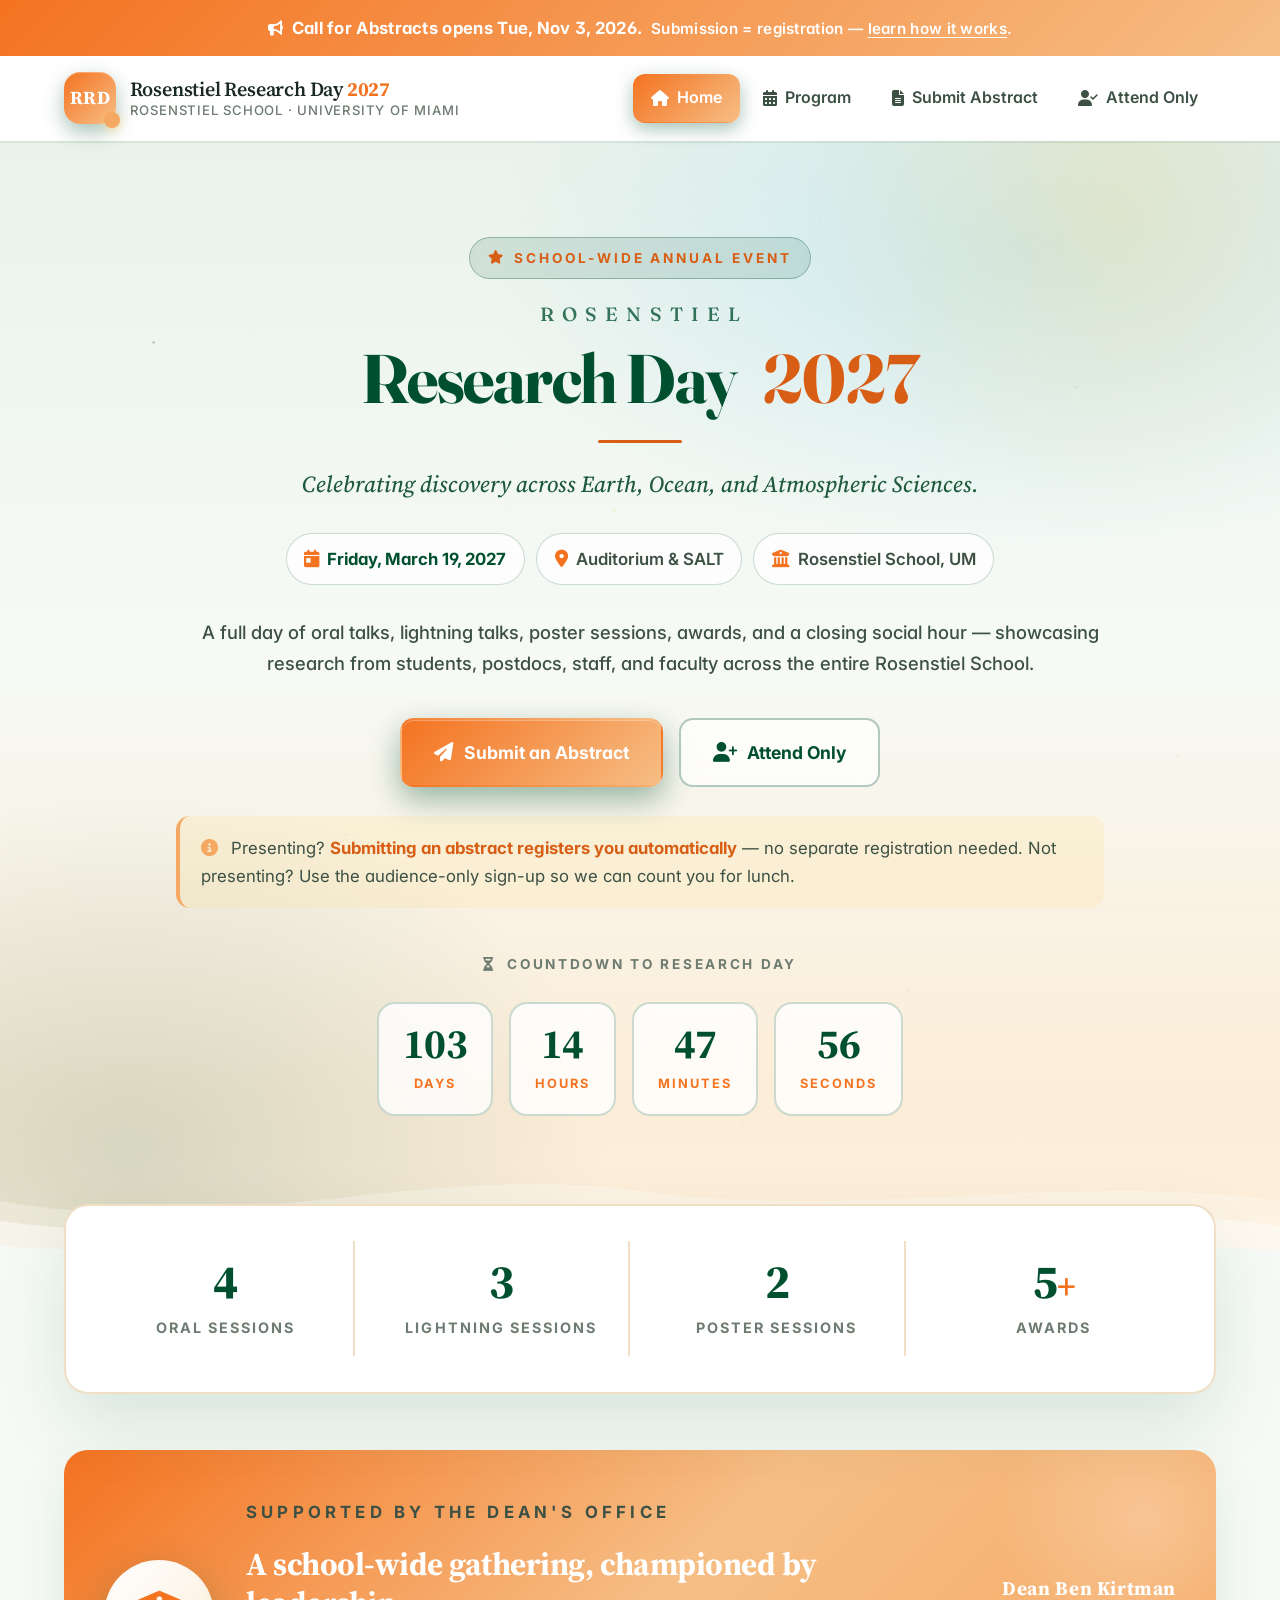
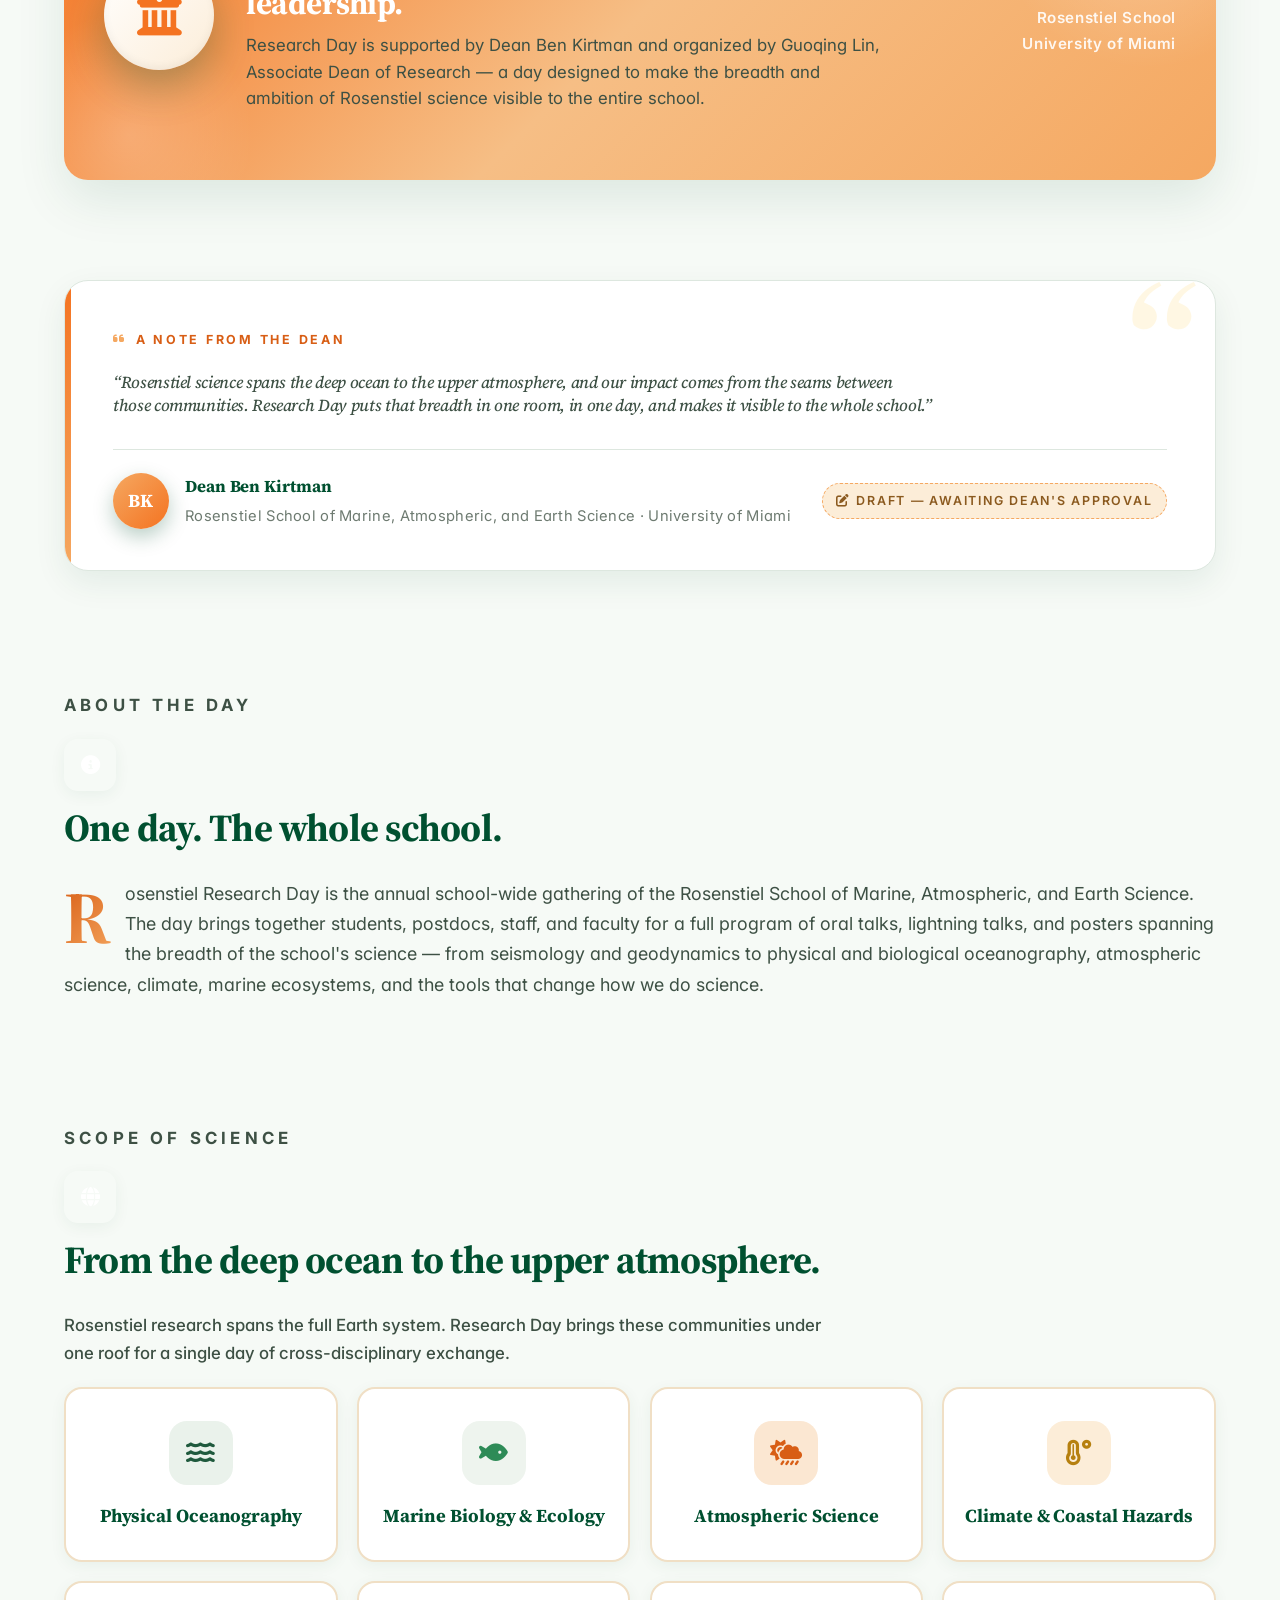
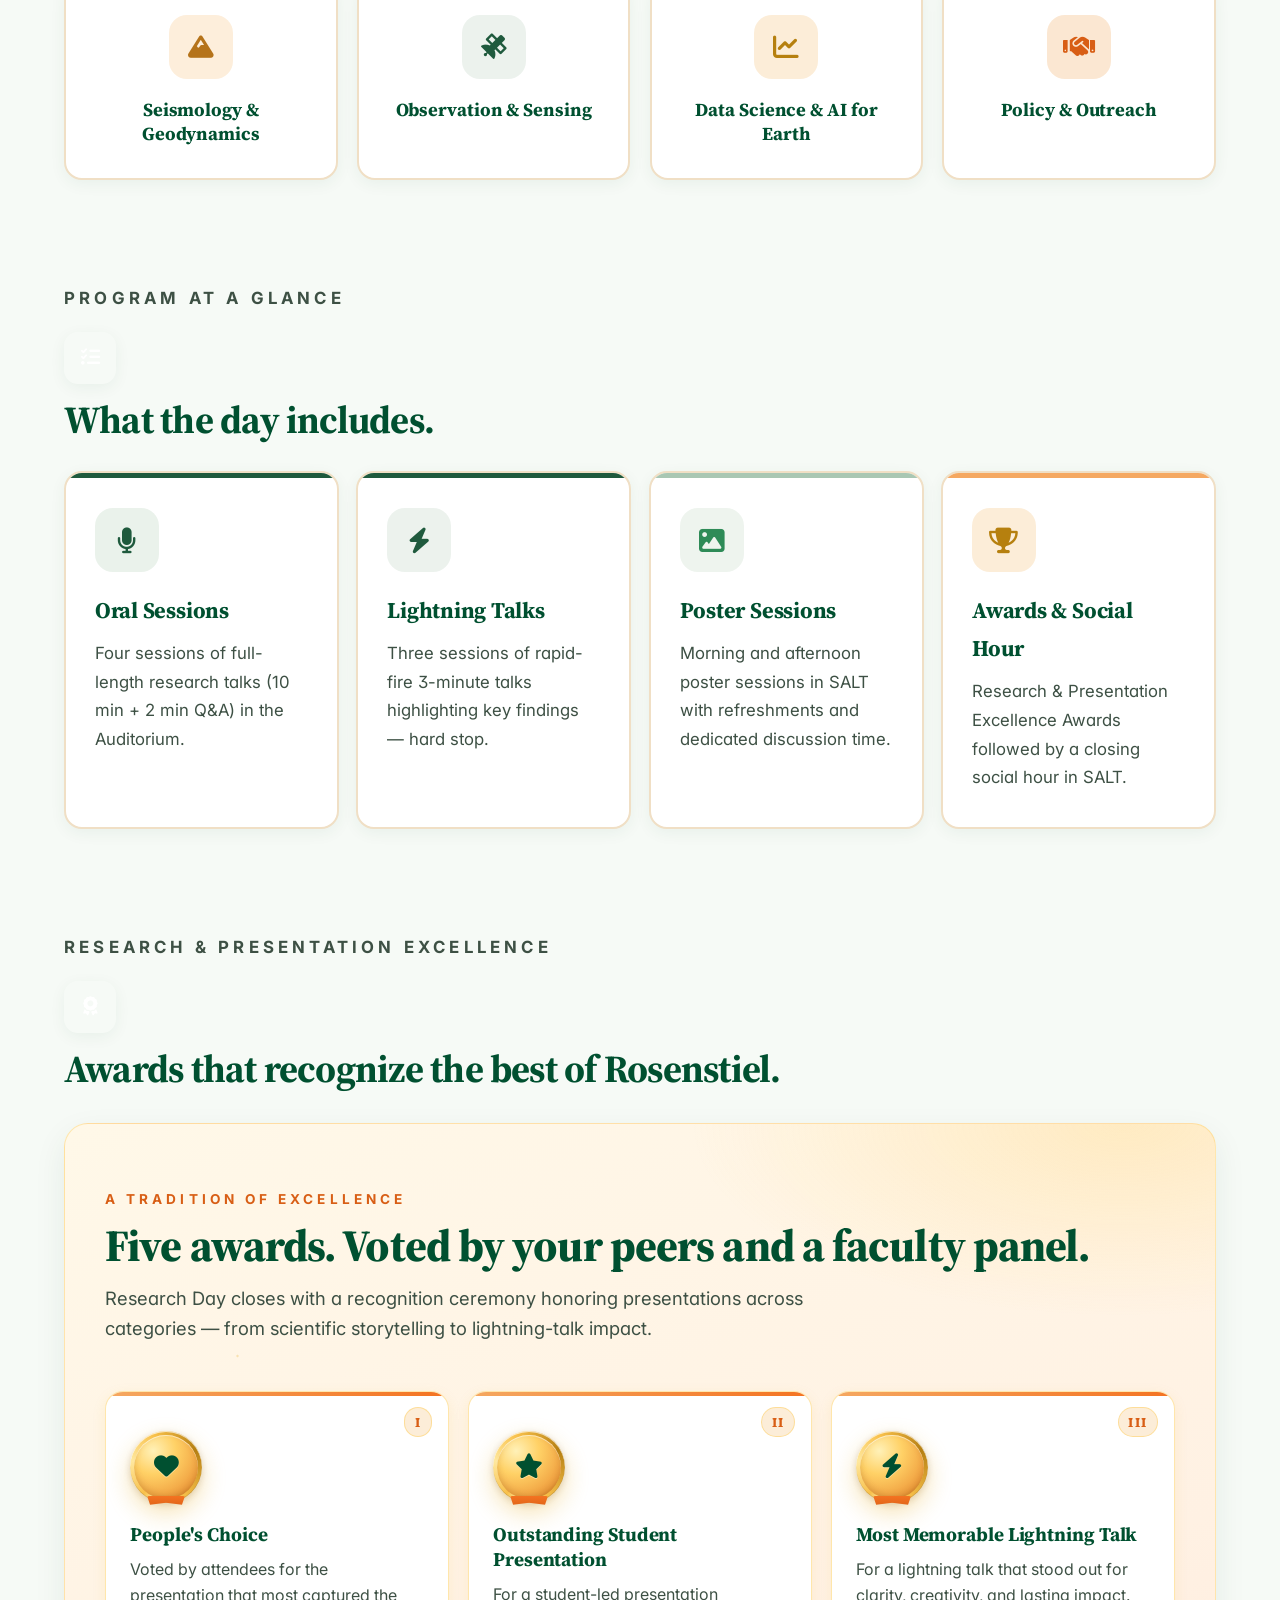
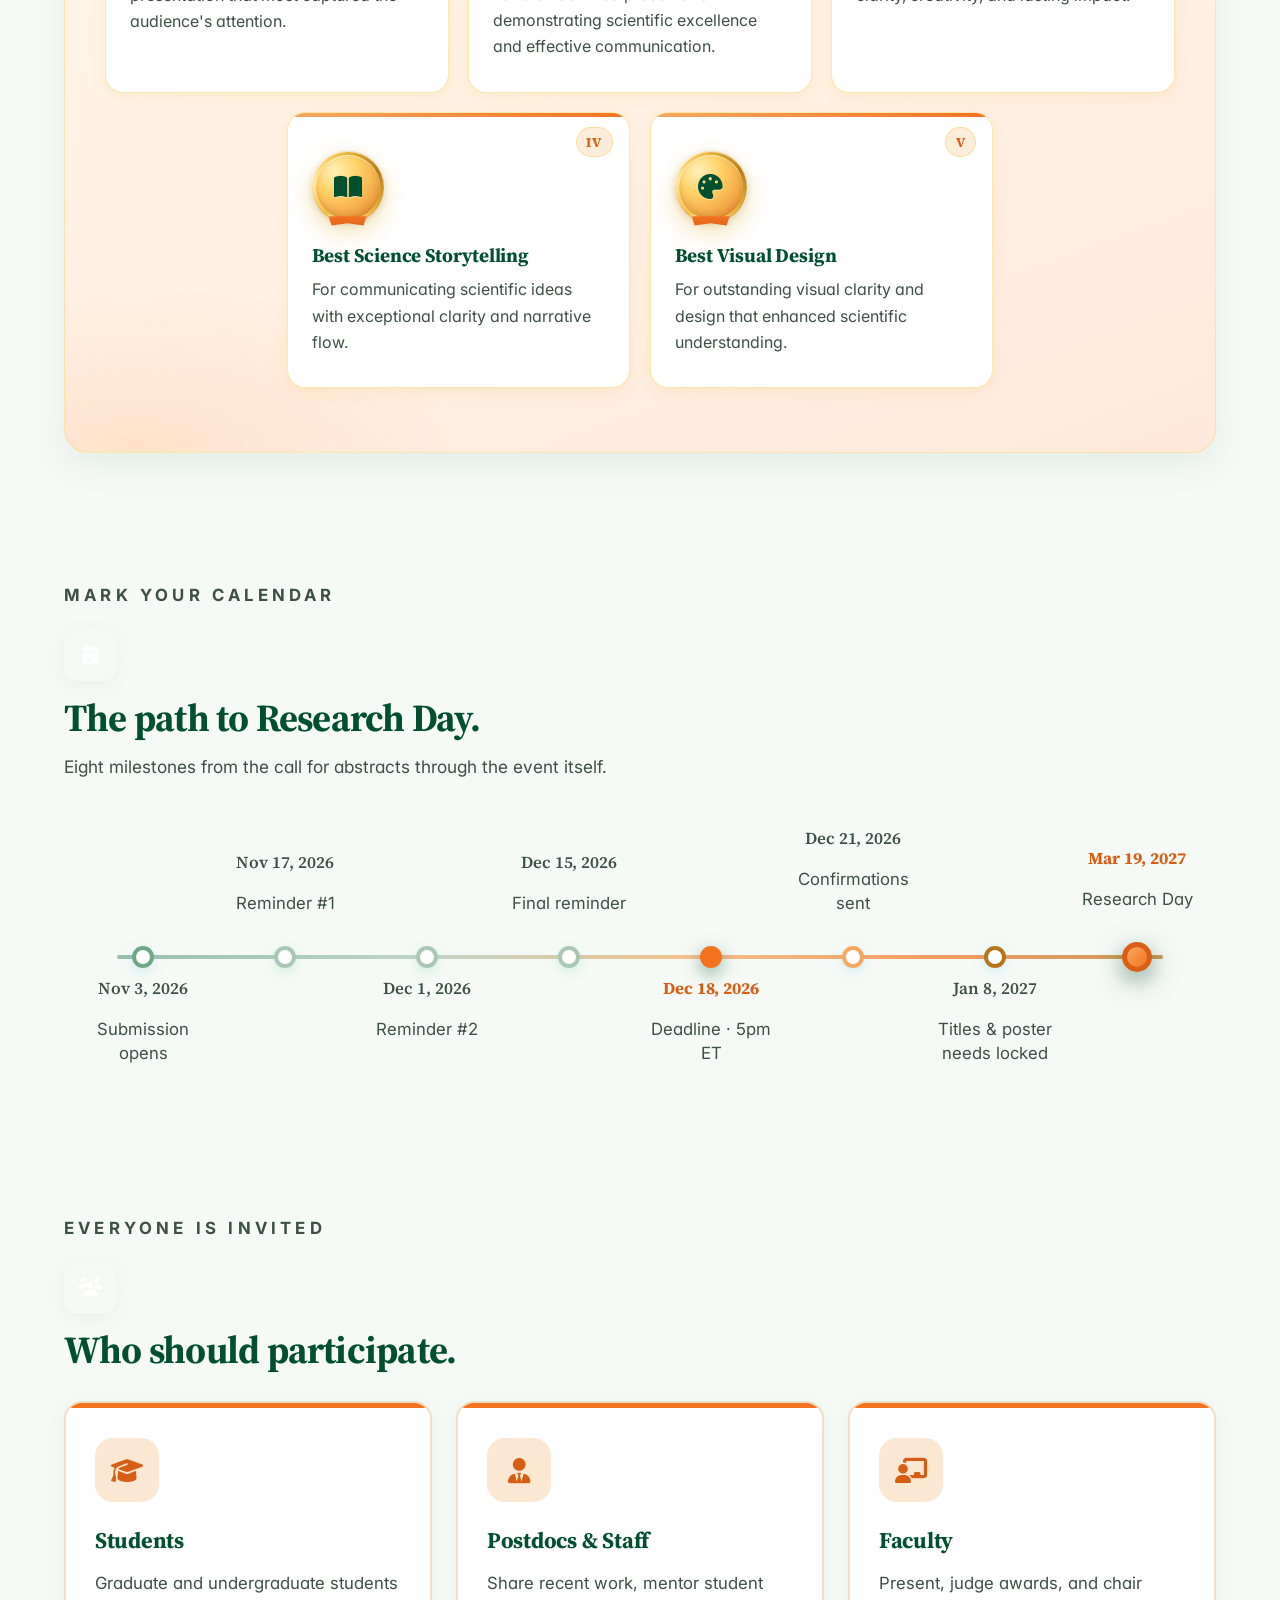
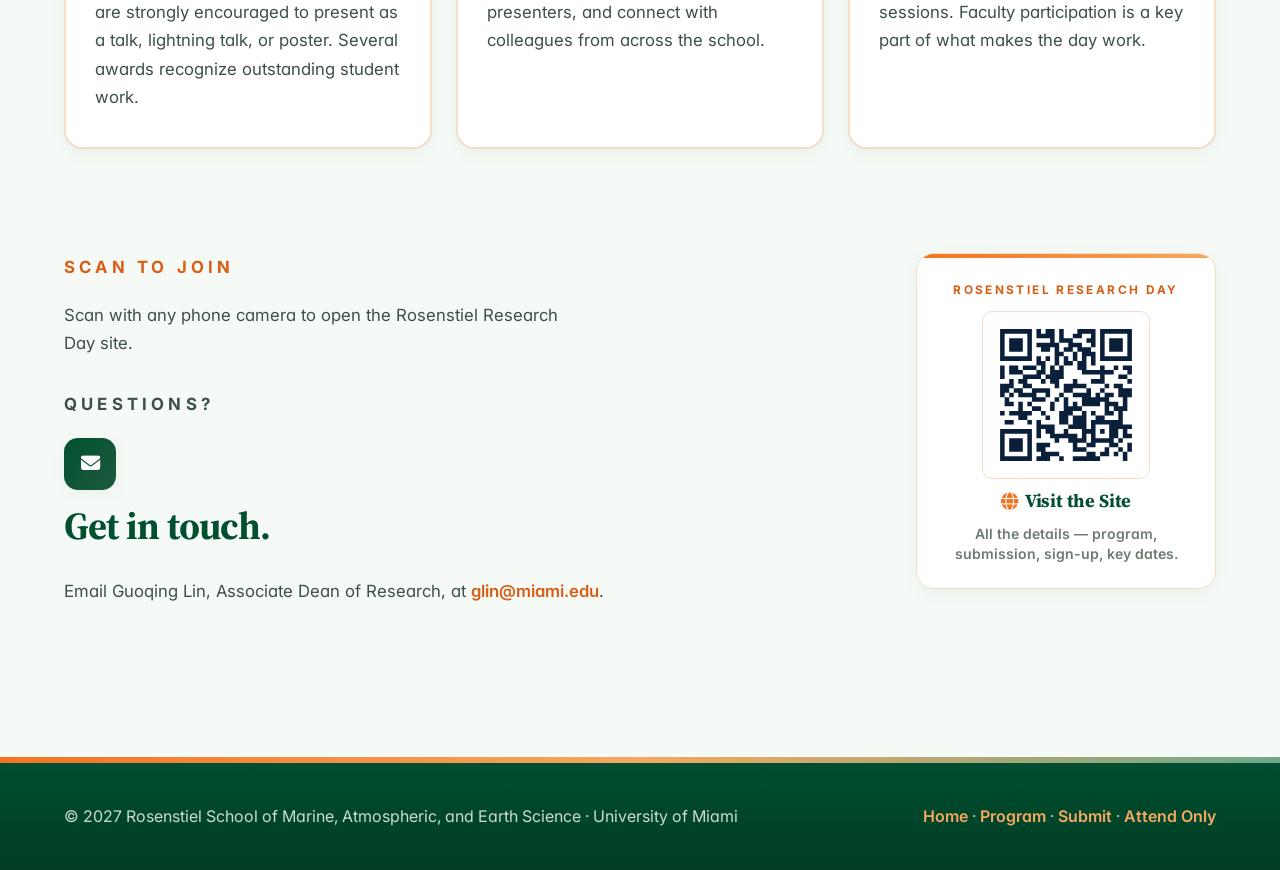
==== commit 2e613bc2: "Add files via upload" ====
--- a/index.html
+++ b/index.html
@@ -413,7 +413,7 @@
           </p>
 
           <p class="section-kicker" style="margin-top:2rem;">Questions?</p>
-          <h2><span class="section-icon" style="background:linear-gradient(135deg,var(--lightning),#A47AE2)"><i class="fas fa-envelope"></i></span> Get in touch.</h2>
+          <h2><span class="section-icon" style="background:linear-gradient(135deg,var(--deep-navy),var(--deep-teal))"><i class="fas fa-envelope"></i></span> Get in touch.</h2>
           <p style="font-size:1.05rem;">
             Email Guoqing Lin, Associate Dean of Research, at
             <a href="mailto:glin@miami.edu">glin@miami.edu</a>.
--- a/styles.css
+++ b/styles.css
@@ -1,43 +1,43 @@
 /* =========================================================
-   Rosenstiel Research Day 2027 — LIGHT OCEAN MARINE stylesheet
-   Sea-led palette: marine blues, teal, seafoam, with warm sand
-   accents and a small coral-reef pop. Variable names preserved
-   from the prior warm palette so structure stays intact.
+   Rosenstiel Research Day 2027 — UM BRAND, ELEGANT stylesheet
+   Background: barely-there UM green. Accents: light UM orange.
+   Brand colors used with restraint — professional, not loud.
+   Variable names preserved so layout structure stays intact.
    ========================================================= */
 
 @import url('https://fonts.googleapis.com/css2?family=Fraunces:opsz,wght@9..144,500;9..144,600;9..144,700;9..144,800&family=Source+Serif+4:opsz,wght@8..60,400;8..60,500;8..60,600;8..60,700;8..60,800&family=Inter:wght@400;500;600;700&display=swap');
 
 :root {
-  /* --- LIGHT OCEAN palette ---
-     (variable names kept from warm palette; values shifted to marine) */
-  --warm-coral:     #2C7DA0;   /* primary marine blue (was coral) */
-  --coral-light:    #E1EEF4;   /* pale sea-mist */
-  --warm-sky:       #61A5C2;   /* atlantic sky */
-  --sky-light:      #DCEEF6;   /* horizon sky */
-  --warm-sun:       #F4C95D;   /* warm sun glint (kept warm) */
-  --sun-light:      #FAF1DC;   /* pale sand */
-  --warm-lavender:  #468FAF;   /* depth teal (was lavender) */
-  --lavender-light: #E2EEF3;   /* shallow mist */
-  --warm-mint:      #89C2D9;   /* seafoam */
-  --mint-light:     #E8F4F8;   /* pale seafoam */
-  --warm-peach:     #A9D6E5;   /* shallow water (was peach) */
-  --peach-light:    #ECF5F8;   /* far horizon */
-
-  /* --- Deep accents for contrast --- */
-  --deep-navy:      #012A4A;   /* abyss navy */
-  --deep-teal:      #014F86;   /* deep marine */
-  --deep-coral:     #C44536;   /* coral-reef accent (small pops) */
-  --deep-gold:      #B5731A;   /* burnished bronze */
-
-  /* --- Neutrals (a hint of warmth retained so it doesn't go clinical) --- */
-  --bg:             #FBFAF6;   /* shell white with a whisper of warmth */
-  --bg-warm:        #F6F4EE;   /* sand-shell */
+  /* --- UM BRAND palette (light, restrained) ---
+     UM Green #005030 + UM Orange #F47321, lightened heavily. */
+  --warm-coral:     #F47321;   /* UM orange (primary accent) */
+  --coral-light:    #FBE7D2;   /* very light UM orange */
+  --warm-sky:       #6FA889;   /* soft sage green */
+  --sky-light:      #EAF2EB;   /* very light sage */
+  --warm-sun:       #F5A861;   /* lighter orange */
+  --sun-light:      #FCEDD8;   /* pale orange wash */
+  --warm-lavender:  #8FAE9B;   /* dusty sage */
+  --lavender-light: #ECF2ED;   /* very light sage tint */
+  --warm-mint:      #A9C7B3;   /* light sage */
+  --mint-light:     #EEF4EE;   /* near-bg sage */
+  --warm-peach:     #F6BE85;   /* peach orange */
+  --peach-light:    #FDEEDB;   /* pale peach */
+
+  /* --- Deep accents (UM green for ink-grade contrast) --- */
+  --deep-navy:      #005030;   /* UM GREEN — primary deep */
+  --deep-teal:      #1F5A3D;   /* softer brand green */
+  --deep-coral:     #D85E15;   /* deeper UM orange (use sparingly) */
+  --deep-gold:      #B5731A;   /* burnished gold accent */
+
+  /* --- Neutrals (barely-tinted UM green ground) --- */
+  --bg:             #F6FAF6;   /* very very light UM green */
+  --bg-warm:        #FBF2E5;   /* very light UM orange section */
   --surface-white:  #FFFFFF;
-  --ink:            #0F2A3F;   /* deep marine ink */
-  --ink-soft:       #355C7D;   /* soft navy */
-  --muted:          #6E89A0;   /* misty muted */
-  --line:           #D9E4EA;   /* sea line */
-  --line-warm:      #E4DECE;   /* sand line (kept warm for warm sections) */
+  --ink:            #1A2A22;   /* deep green-tinted ink */
+  --ink-soft:       #3D5044;   /* soft green-grey */
+  --muted:          #6E7B71;   /* muted green-grey */
+  --line:           #DDE7DF;   /* pale green line */
+  --line-warm:      #F0DFC5;   /* warm sand line (kept for warm sections) */
 
   /* --- Typography --- */
   --font-display: "Source Serif 4", "Source Serif Pro", "Iowan Old Style", "Palatino Linotype", Palatino, Georgia, serif;
@@ -50,12 +50,12 @@
   --radius-sm: 14px;
   --container-w: 1200px;
 
-  /* --- Shadows (soft, marine-tinted) --- */
-  --shadow-xs: 0 2px 8px rgba(1, 74, 124, 0.06);
-  --shadow-sm: 0 4px 16px rgba(1, 74, 124, 0.08);
-  --shadow-md: 0 12px 32px rgba(1, 74, 124, 0.12);
-  --shadow-lg: 0 20px 50px rgba(1, 74, 124, 0.15);
-  --shadow-xl: 0 30px 70px rgba(1, 74, 124, 0.18);
+  /* --- Shadows (soft, UM green tint, dialed back for elegance) --- */
+  --shadow-xs: 0 2px 8px rgba(0, 80, 48, 0.04);
+  --shadow-sm: 0 4px 16px rgba(0, 80, 48, 0.06);
+  --shadow-md: 0 12px 32px rgba(0, 80, 48, 0.08);
+  --shadow-lg: 0 20px 50px rgba(0, 80, 48, 0.10);
+  --shadow-xl: 0 30px 70px rgba(0, 80, 48, 0.12);
 }
 
 * { box-sizing: border-box; }
@@ -109,7 +109,7 @@
   background: rgba(255, 255, 255, 0.92);
   backdrop-filter: saturate(180%) blur(14px);
   -webkit-backdrop-filter: saturate(180%) blur(14px);
-  box-shadow: 0 2px 0 rgba(44, 125, 160, 0.08);
+  box-shadow: 0 2px 0 rgba(0, 80, 48, 0.08);
   position: sticky;
   top: 0;
   z-index: 50;
@@ -146,7 +146,7 @@
   letter-spacing: 0.03em;
   border-radius: 16px;
   position: relative;
-  box-shadow: 0 8px 20px rgba(44, 125, 160, 0.35), inset 0 1px 0 rgba(255,255,255,0.3);
+  box-shadow: 0 8px 20px rgba(0, 80, 48, 0.35), inset 0 1px 0 rgba(255,255,255,0.3);
 }
 
 .brand-mark::after {
@@ -211,7 +211,7 @@
 .site-nav a.active {
   color: #fff;
   background: linear-gradient(135deg, var(--warm-coral), var(--warm-peach));
-  box-shadow: 0 6px 18px rgba(44, 125, 160, 0.35);
+  box-shadow: 0 6px 18px rgba(0, 80, 48, 0.35);
 }
 
 .site-nav a.active i { color: #fff; }
@@ -224,7 +224,7 @@
   position: relative;
   background:
     radial-gradient(900px 500px at 80% 10%, rgba(110, 203, 245, 0.25), transparent 60%),
-    radial-gradient(800px 600px at 10% 90%, rgba(44, 125, 160, 0.15), transparent 60%),
+    radial-gradient(800px 600px at 10% 90%, rgba(0, 80, 48, 0.15), transparent 60%),
     linear-gradient(180deg, var(--sky-light) 0%, var(--bg) 45%, var(--sun-light) 85%, var(--peach-light) 100%);
   color: var(--ink);
   overflow: hidden;
@@ -237,7 +237,7 @@
   position: absolute;
   inset: 0;
   background-image:
-    radial-gradient(3px 3px at 12% 18%, rgba(44, 125, 160, 0.4), transparent 60%),
+    radial-gradient(3px 3px at 12% 18%, rgba(0, 80, 48, 0.4), transparent 60%),
     radial-gradient(2px 2px at 27% 62%, rgba(110, 203, 245, 0.5), transparent 60%),
     radial-gradient(3px 3px at 48% 33%, rgba(255, 209, 102, 0.4), transparent 60%),
     radial-gradient(2px 2px at 71% 76%, rgba(201, 160, 220, 0.4), transparent 60%),
@@ -307,8 +307,8 @@
   font-size: 0.85rem;
   font-weight: 700;
   color: var(--deep-coral);
-  background: rgba(44, 125, 160, 0.12);
-  border: 1px solid rgba(44, 125, 160, 0.3);
+  background: rgba(0, 80, 48, 0.12);
+  border: 1px solid rgba(0, 80, 48, 0.3);
   padding: 0.55rem 1.1rem;
   border-radius: 999px;
   margin: 0 0 1.6rem;
@@ -376,13 +376,13 @@
   line-height: 1.18;        /* extra room for italic "y" descender */
   letter-spacing: -0.038em;
   font-variation-settings: "opsz" 60;
-  /* Gradient that keeps strong contrast at BOTH ends — the "y" descender lands in deep navy */
+  /* UM brand gradient — green → green → orange → green, restrained and dignified */
   background: linear-gradient(95deg,
-    #012A4A 0%,         /* abyss navy */
-    #01497C 18%,        /* deep marine */
-    #2C7DA0 45%,        /* atlantic blue */
-    #468FAF 72%,        /* mid teal */
-    #013A63 100%);      /* deep marine — strong contrast for descender */
+    #003D24 0%,         /* deep UM green */
+    #005030 22%,        /* UM green */
+    #1F5A3D 48%,        /* softer brand green (transition) */
+    #D85E15 78%,        /* deeper UM orange (single accent flash) */
+    #003D24 100%);      /* deep UM green — strong contrast for descender */
   -webkit-background-clip: text;
   background-clip: text;
   -webkit-text-fill-color: transparent;
@@ -393,8 +393,8 @@
   padding-right: 0.05em;    /* italic lean room */
   overflow: visible;
   filter:
-    drop-shadow(0 4px 8px rgba(1, 74, 124, 0.30))
-    drop-shadow(0 18px 36px rgba(1, 74, 124, 0.30));
+    drop-shadow(0 4px 8px rgba(0, 80, 48, 0.22))
+    drop-shadow(0 18px 36px rgba(0, 80, 48, 0.18));
 }
 
 /* Make sure no ancestor clips the descender */
@@ -409,7 +409,7 @@
   position: absolute;
   inset: 8% -3% 8% -3%;
   background:
-    radial-gradient(60% 70% at 30% 50%, rgba(44, 125, 160, 0.22), transparent 75%),
+    radial-gradient(60% 70% at 30% 50%, rgba(0, 80, 48, 0.22), transparent 75%),
     radial-gradient(55% 70% at 75% 50%, rgba(255, 209, 102, 0.22), transparent 75%);
   filter: blur(18px);
   z-index: -1;
@@ -589,7 +589,7 @@
   align-items: center;
   gap: 0.5rem;
   background: rgba(255, 255, 255, 0.7);
-  border: 1px solid rgba(44, 125, 160, 0.2);
+  border: 1px solid rgba(0, 80, 48, 0.2);
   padding: 0.7rem 1.1rem;
   border-radius: 999px;
   font-size: 1.05rem;
@@ -664,7 +664,7 @@
 
 .countdown-cell {
   background: rgba(255, 255, 255, 0.8);
-  border: 2px solid rgba(44, 125, 160, 0.2);
+  border: 2px solid rgba(0, 80, 48, 0.2);
   border-radius: var(--radius);
   padding: 1.2rem 1.5rem;
   min-width: 100px;
@@ -739,18 +739,18 @@
 .btn-primary {
   background: linear-gradient(135deg, var(--warm-coral) 0%, var(--warm-peach) 100%);
   color: #fff;
-  box-shadow: 0 12px 30px rgba(44, 125, 160, 0.4), inset 0 1px 0 rgba(255,255,255,0.3);
+  box-shadow: 0 12px 30px rgba(0, 80, 48, 0.4), inset 0 1px 0 rgba(255,255,255,0.3);
 }
 
 .btn-primary:hover {
   transform: translateY(-4px);
-  box-shadow: 0 18px 40px rgba(44, 125, 160, 0.55), inset 0 1px 0 rgba(255,255,255,0.35);
+  box-shadow: 0 18px 40px rgba(0, 80, 48, 0.55), inset 0 1px 0 rgba(255,255,255,0.35);
 }
 
 .btn-secondary {
   background: rgba(255, 255, 255, 0.7);
   color: var(--deep-navy);
-  border-color: rgba(44, 125, 160, 0.3);
+  border-color: rgba(0, 80, 48, 0.3);
   backdrop-filter: blur(8px);
   font-weight: 700;
 }
@@ -852,7 +852,7 @@
   position: absolute;
   inset: 0;
   background-image:
-    radial-gradient(3px 3px at 18% 28%, rgba(44, 125, 160, 0.3), transparent 60%),
+    radial-gradient(3px 3px at 18% 28%, rgba(0, 80, 48, 0.3), transparent 60%),
     radial-gradient(2px 2px at 52% 62%, rgba(110, 203, 245, 0.4), transparent 60%),
     radial-gradient(3px 3px at 82% 38%, rgba(255, 209, 102, 0.3), transparent 60%);
   pointer-events: none;
@@ -877,8 +877,8 @@
   font-size: 0.8rem;
   font-weight: 700;
   color: var(--deep-coral);
-  background: rgba(44, 125, 160, 0.12);
-  border: 1px solid rgba(44, 125, 160, 0.3);
+  background: rgba(0, 80, 48, 0.12);
+  border: 1px solid rgba(0, 80, 48, 0.3);
   padding: 0.5rem 1rem;
   border-radius: 999px;
   margin: 0 0 1.2rem;
@@ -1016,7 +1016,7 @@
   color: var(--warm-coral);
   position: relative;
   z-index: 1;
-  box-shadow: 0 16px 40px rgba(44, 125, 160, 0.3), inset 0 -3px 8px rgba(0,0,0,0.05);
+  box-shadow: 0 16px 40px rgba(0, 80, 48, 0.3), inset 0 -3px 8px rgba(0,0,0,0.05);
   flex-shrink: 0;
 }
 
@@ -1112,7 +1112,7 @@
   content: "";
   position: absolute;
   inset: 0;
-  background: linear-gradient(135deg, transparent 0%, rgba(44, 125, 160, 0.04) 100%);
+  background: linear-gradient(135deg, transparent 0%, rgba(0, 80, 48, 0.04) 100%);
   opacity: 0;
   transition: opacity 220ms ease;
 }
@@ -1154,7 +1154,7 @@
 .scope-item[data-c="earth"]   .scope-icon { background: var(--peach-light); color: var(--deep-gold); }
 .scope-item[data-c="climate"] .scope-icon { background: var(--sun-light); color: #B6800F; }
 .scope-item[data-c="bio"]     .scope-icon { background: var(--mint-light); color: #2E8B57; }
-.scope-item[data-c="tech"]    .scope-icon { background: var(--lavender-light); color: #8E5BD9; }
+.scope-item[data-c="tech"]    .scope-icon { background: var(--lavender-light); color: #1F5A3D; }
 .scope-item[data-c="data"]    .scope-icon { background: var(--sun-light); color: #B6800F; }
 .scope-item[data-c="policy"]  .scope-icon { background: var(--coral-light); color: var(--deep-coral); }
 
@@ -1204,8 +1204,8 @@
 .keydates li:hover::before { opacity: 1; }
 
 .keydates li.is-deadline {
-  background: linear-gradient(135deg, rgba(44, 125, 160, 0.08) 0%, transparent 100%);
-  border-color: rgba(44, 125, 160, 0.4);
+  background: linear-gradient(135deg, rgba(0, 80, 48, 0.08) 0%, transparent 100%);
+  border-color: rgba(0, 80, 48, 0.4);
 }
 
 .keydates li.is-deadline::before { background: var(--warm-coral); opacity: 1; }
@@ -1294,7 +1294,7 @@
 .card:hover {
   transform: translateY(-8px);
   box-shadow: var(--shadow-xl);
-  border-color: rgba(44, 125, 160, 0.3);
+  border-color: rgba(0, 80, 48, 0.3);
 }
 
 .card .card-icon {
@@ -1324,8 +1324,8 @@
 .card.card-oral::before      { background: var(--deep-teal); }
 .card.card-oral .card-icon   { background: var(--sky-light); color: var(--deep-teal); }
 
-.card.card-lightning::before    { background: #8E5BD9; }
-.card.card-lightning .card-icon { background: var(--lavender-light); color: #8E5BD9; }
+.card.card-lightning::before    { background: #1F5A3D; }
+.card.card-lightning .card-icon { background: var(--lavender-light); color: #1F5A3D; }
 
 .card.card-poster::before    { background: var(--warm-mint); }
 .card.card-poster .card-icon { background: var(--mint-light); color: #2E8B57; }
@@ -1456,7 +1456,7 @@
 .venue-tag i { font-size: 0.75rem; color: var(--warm-sky); }
 
 .schedule-item.is-oral::before      { background: var(--deep-teal); }
-.schedule-item.is-lightning::before { background: #8E5BD9; }
+.schedule-item.is-lightning::before { background: #1F5A3D; }
 .schedule-item.is-poster::before    { background: var(--warm-mint); }
 .schedule-item.is-social::before    { background: var(--warm-sun); }
 .schedule-item.is-photo::before     { background: var(--warm-coral); }
@@ -1502,7 +1502,7 @@
   inset: 0;
   background-image:
     radial-gradient(3px 3px at 15% 25%, rgba(230, 168, 23, 0.35), transparent 60%),
-    radial-gradient(2px 2px at 78% 45%, rgba(232, 90, 79, 0.30), transparent 60%),
+    radial-gradient(2px 2px at 78% 45%, rgba(0, 61, 36, 0.30), transparent 60%),
     radial-gradient(3px 3px at 42% 80%, rgba(255, 171, 115, 0.30), transparent 60%);
   pointer-events: none;
 }
@@ -1597,7 +1597,7 @@
 .award-card:hover {
   transform: translateY(-6px);
   border-color: var(--warm-sun);
-  box-shadow: 0 20px 45px rgba(1, 74, 124, 0.18);
+  box-shadow: 0 20px 45px rgba(0, 61, 36, 0.18);
 }
 
 /* Medallion: outer gold ring with subtle bevel, inner gradient disk, navy icon */
@@ -1658,7 +1658,7 @@
   background:
     linear-gradient(180deg, var(--warm-coral) 0%, var(--deep-coral) 100%);
   clip-path: polygon(0 0, 100% 0, 92% 65%, 50% 50%, 8% 65%);
-  box-shadow: 0 4px 10px rgba(232, 90, 79, 0.35);
+  box-shadow: 0 4px 10px rgba(0, 61, 36, 0.35);
   z-index: 1;
   border-radius: 2px 2px 0 0;
 }
@@ -1795,7 +1795,7 @@
   display: inline-flex;
   align-items: center;
   gap: 0.7rem;
-  box-shadow: 0 14px 35px rgba(44, 125, 160, 0.45), inset 0 1px 0 rgba(255,255,255,0.3);
+  box-shadow: 0 14px 35px rgba(0, 80, 48, 0.45), inset 0 1px 0 rgba(255,255,255,0.3);
   border: none;
   transition: all 240ms ease;
   opacity: 0;
@@ -1811,7 +1811,7 @@
 
 .sticky-cta:hover {
   transform: translateY(-4px);
-  box-shadow: 0 20px 50px rgba(44, 125, 160, 0.6), inset 0 1px 0 rgba(255,255,255,0.35);
+  box-shadow: 0 20px 50px rgba(0, 80, 48, 0.6), inset 0 1px 0 rgba(255,255,255,0.35);
   color: #fff;
   border-bottom: none;
 }
@@ -1842,7 +1842,7 @@
 
 .site-footer {
   margin-top: 5rem;
-  background: linear-gradient(180deg, var(--deep-navy) 0%, #0F2D4A 100%);
+  background: linear-gradient(180deg, #005030 0%, #003D24 100%);
   color: var(--surface-white);
   position: relative;
   overflow: hidden;
@@ -1853,7 +1853,7 @@
   position: absolute;
   inset: 0;
   background-image:
-    radial-gradient(3px 3px at 15% 35%, rgba(44, 125, 160, 0.3), transparent 60%),
+    radial-gradient(3px 3px at 15% 35%, rgba(0, 80, 48, 0.3), transparent 60%),
     radial-gradient(2px 2px at 80% 60%, rgba(255, 209, 102, 0.3), transparent 60%);
   pointer-events: none;
 }
@@ -2122,7 +2122,7 @@
   font-size: 1.15rem;
   color: #fff;
   letter-spacing: 0.02em;
-  box-shadow: 0 8px 20px rgba(44, 125, 160, 0.28);
+  box-shadow: 0 8px 20px rgba(0, 80, 48, 0.28);
   flex-shrink: 0;
 }
 
@@ -2251,7 +2251,7 @@
 }
 
 .timeline-node[data-kind="reminder"]  .timeline-dot { border-color: var(--warm-mint); box-shadow: 0 4px 12px rgba(127, 216, 190, 0.3); }
-.timeline-node[data-kind="deadline"]  .timeline-dot { border-color: var(--warm-coral); background: var(--warm-coral); box-shadow: 0 6px 18px rgba(44, 125, 160, 0.45); }
+.timeline-node[data-kind="deadline"]  .timeline-dot { border-color: var(--warm-coral); background: var(--warm-coral); box-shadow: 0 6px 18px rgba(0, 80, 48, 0.45); }
 .timeline-node[data-kind="confirm"]   .timeline-dot { border-color: var(--warm-sun); }
 .timeline-node[data-kind="finalize"]  .timeline-dot { border-color: var(--deep-gold); }
 .timeline-node[data-kind="event"]     .timeline-dot {
@@ -2259,13 +2259,13 @@
   border-width: 5px;
   border-color: var(--deep-coral);
   background: linear-gradient(135deg, var(--warm-sun) 0%, var(--warm-coral) 100%);
-  box-shadow: 0 8px 24px rgba(232, 90, 79, 0.5);
+  box-shadow: 0 8px 24px rgba(0, 61, 36, 0.5);
   animation: pulse-dot 2.6s ease-in-out infinite;
 }
 
 @keyframes pulse-dot {
-  0%, 100% { box-shadow: 0 8px 24px rgba(232, 90, 79, 0.5); }
-  50%      { box-shadow: 0 8px 28px rgba(232, 90, 79, 0.8), 0 0 0 8px rgba(232, 90, 79, 0.10); }
+  0%, 100% { box-shadow: 0 8px 24px rgba(0, 61, 36, 0.5); }
+  50%      { box-shadow: 0 8px 28px rgba(0, 61, 36, 0.8), 0 0 0 8px rgba(0, 61, 36, 0.10); }
 }
 
 .timeline-label-block {
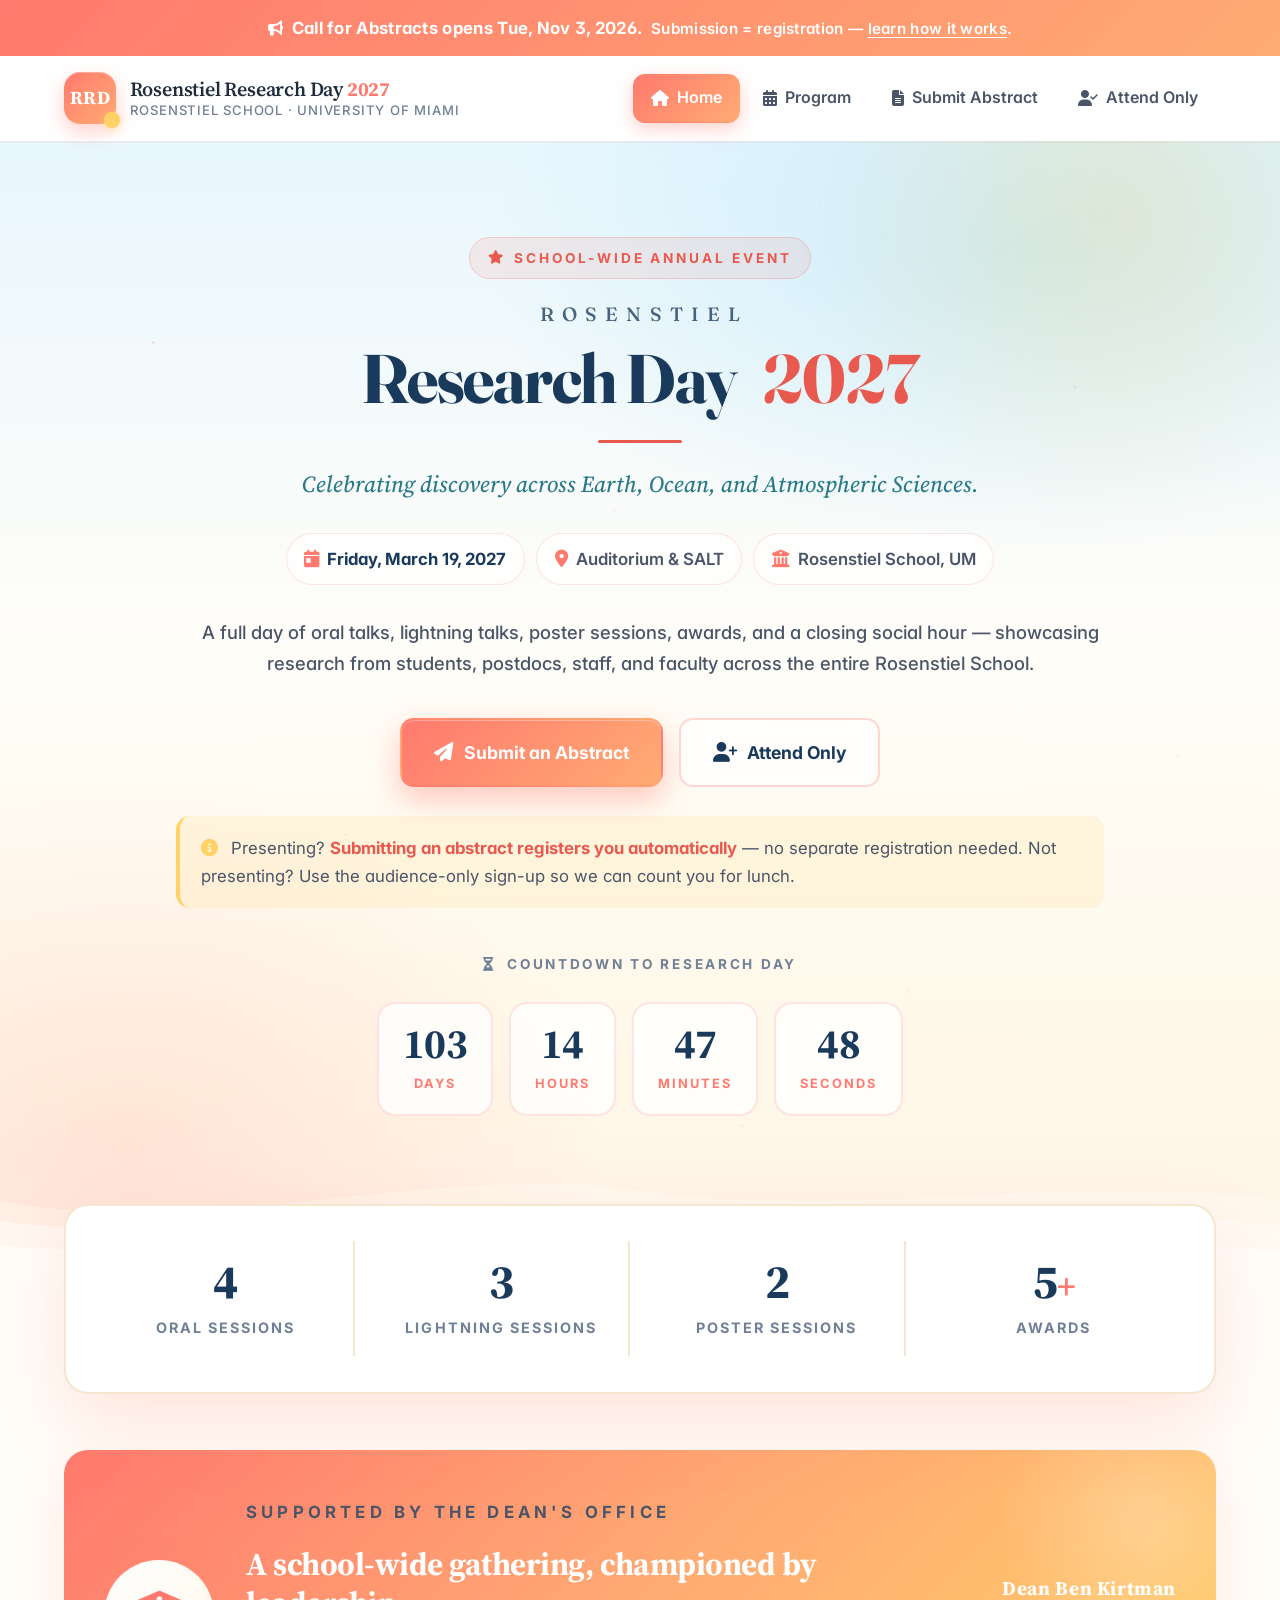
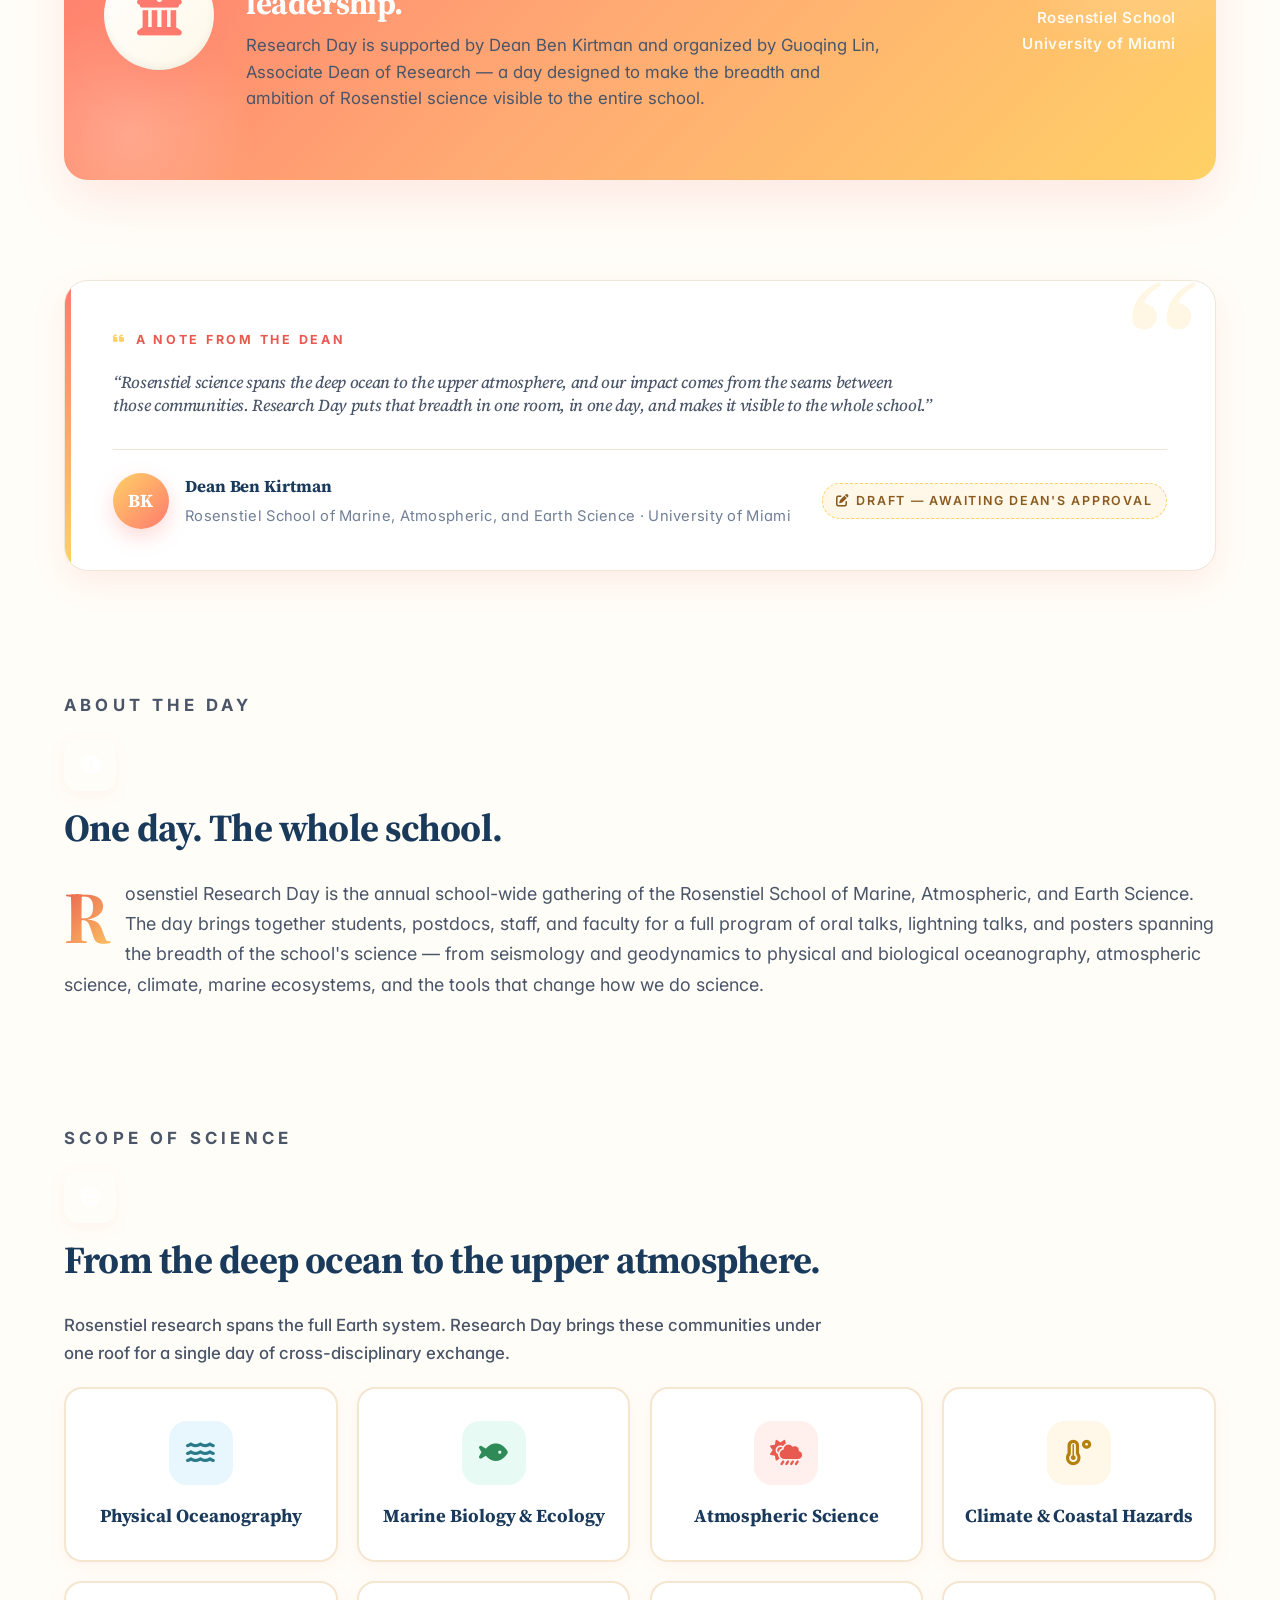
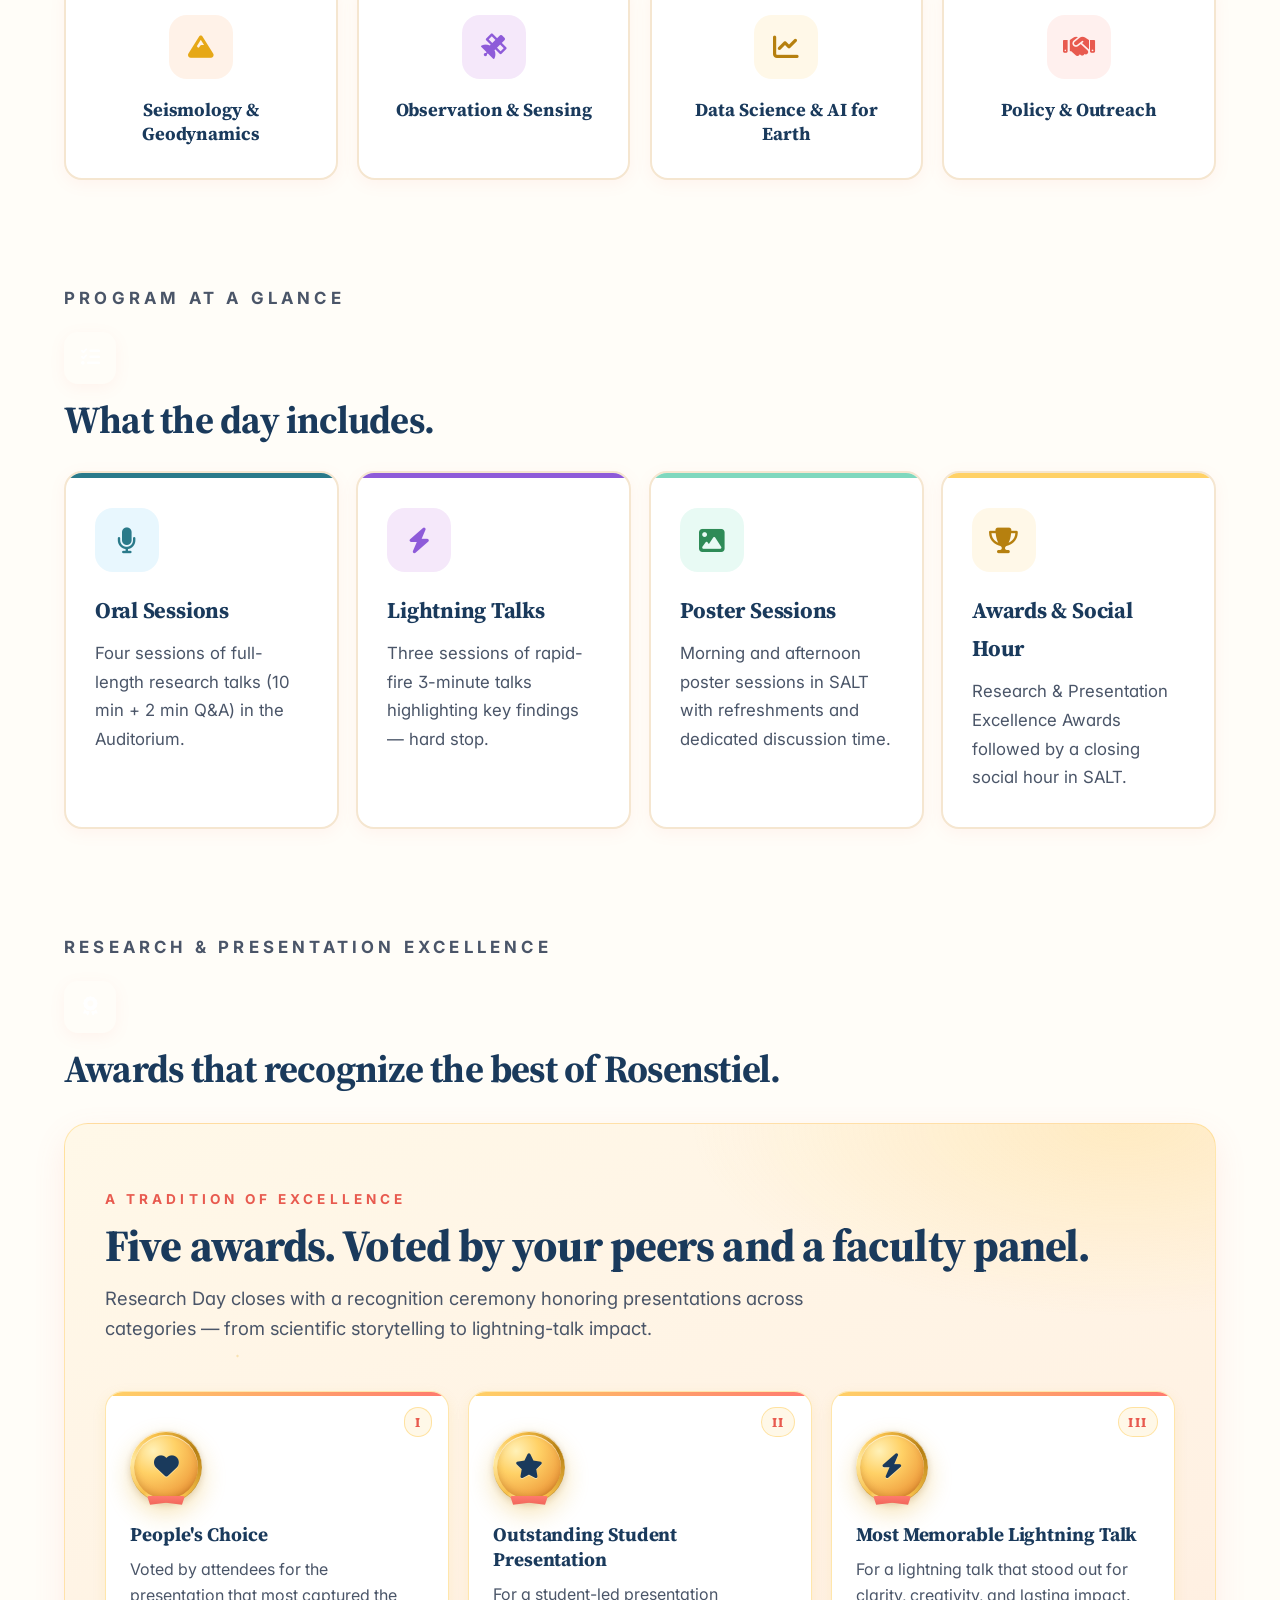
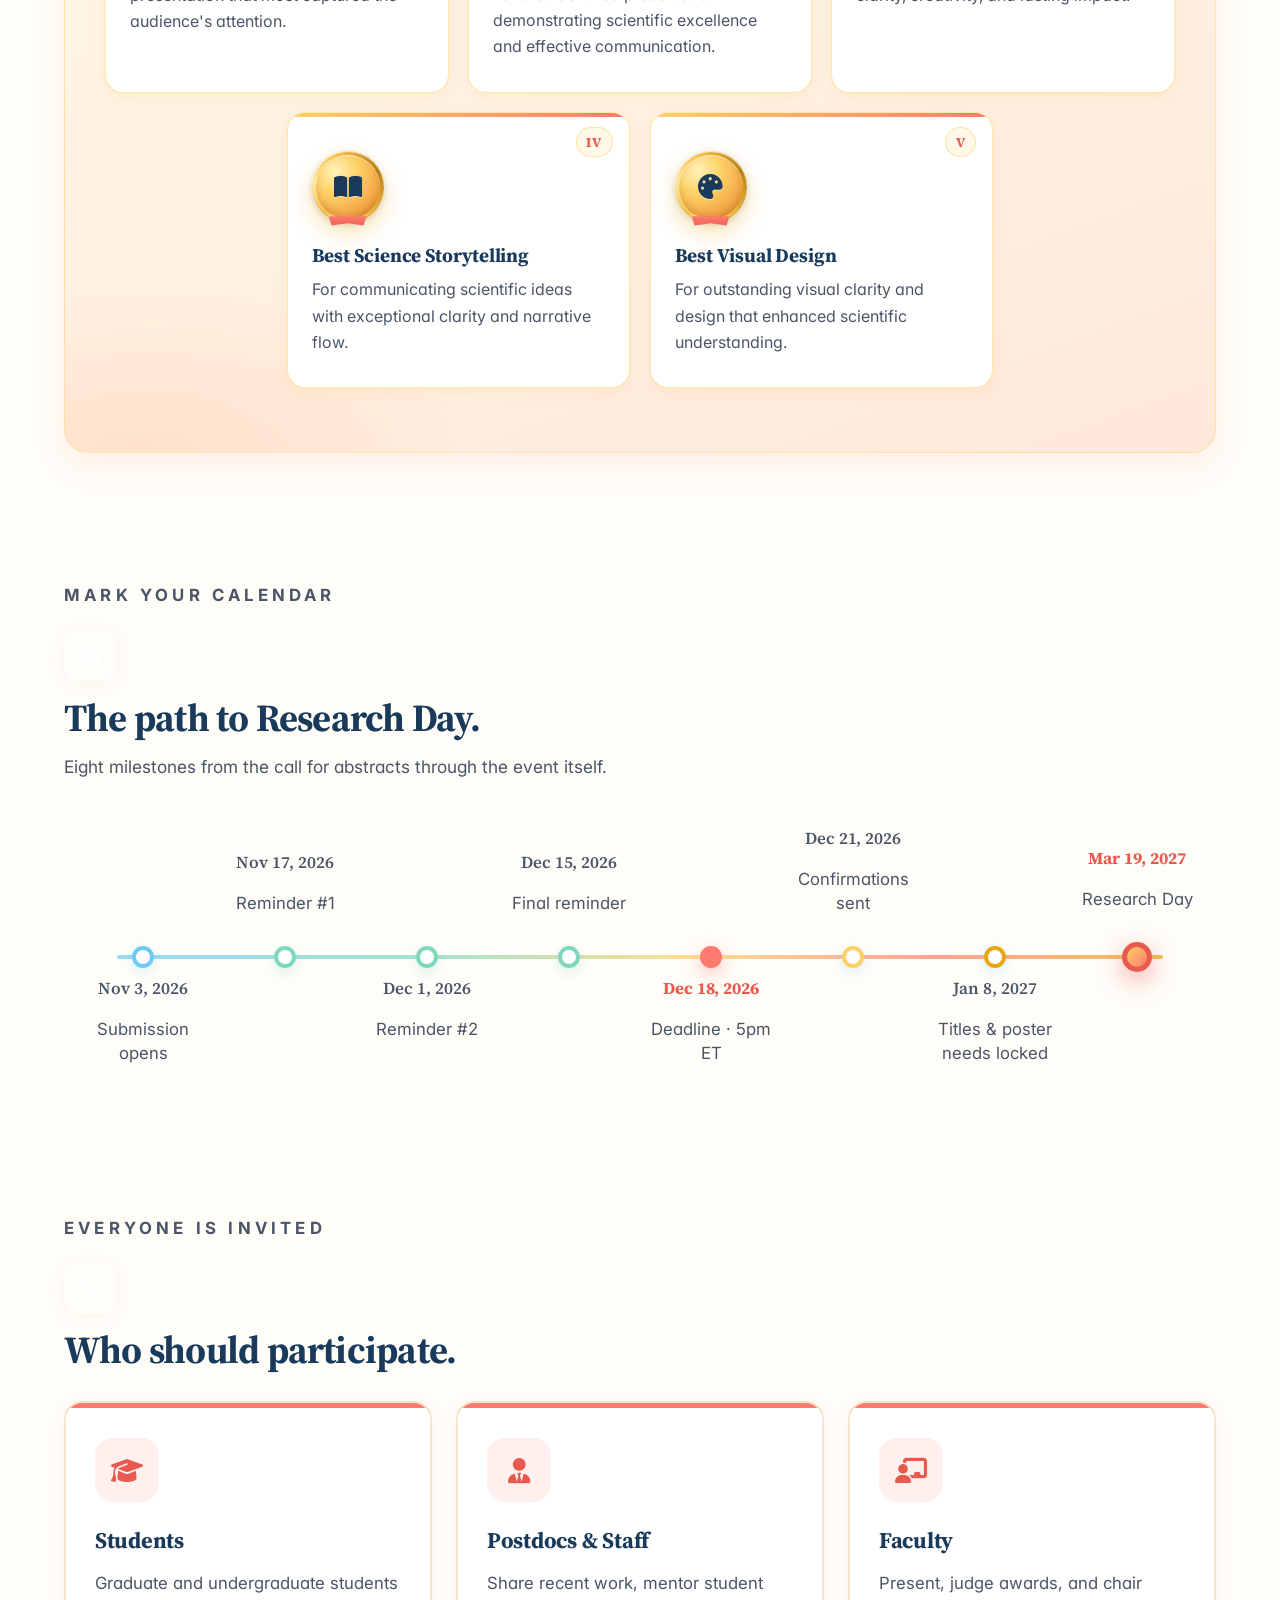
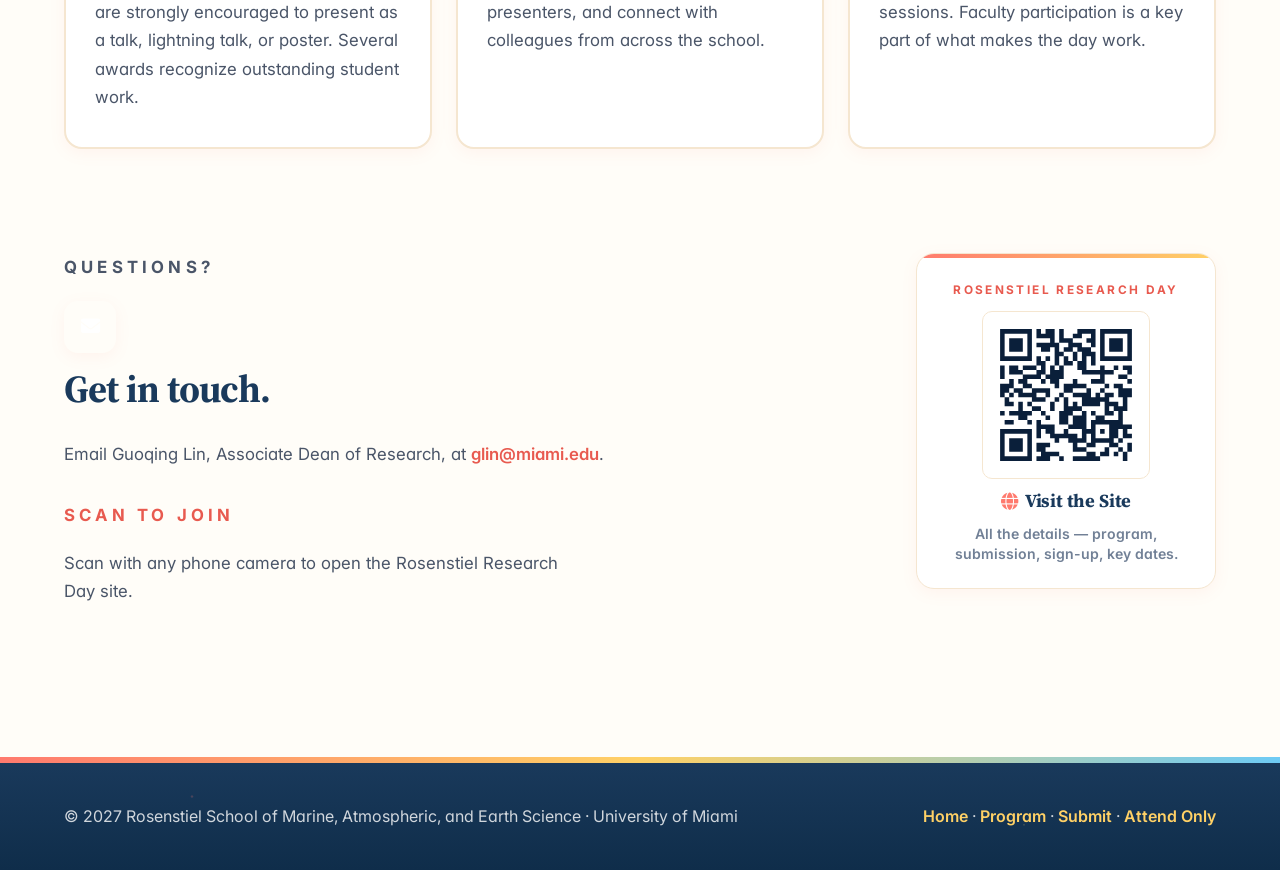
==== commit 8c05ac98: "Add files via upload" ====
--- a/index.html
+++ b/index.html
@@ -407,16 +407,16 @@
     <section class="container section reveal">
       <div class="contact-row">
         <div class="contact-text">
-          <p class="section-kicker" style="color:var(--deep-coral);">Scan to Join</p>
-          <p style="font-size:1.05rem; max-width:46ch;">
-            Scan with any phone camera to open the Rosenstiel Research Day site.
-          </p>
-
-          <p class="section-kicker" style="margin-top:2rem;">Questions?</p>
-          <h2><span class="section-icon" style="background:linear-gradient(135deg,var(--deep-navy),var(--deep-teal))"><i class="fas fa-envelope"></i></span> Get in touch.</h2>
+          <p class="section-kicker">Questions?</p>
+          <h2><span class="section-icon" style="background:linear-gradient(135deg,var(--lightning),#A47AE2)"><i class="fas fa-envelope"></i></span> Get in touch.</h2>
           <p style="font-size:1.05rem;">
             Email Guoqing Lin, Associate Dean of Research, at
             <a href="mailto:glin@miami.edu">glin@miami.edu</a>.
+          </p>
+
+          <p class="section-kicker" style="color:var(--deep-coral); margin-top:2rem;">Scan to Join</p>
+          <p style="font-size:1.05rem; max-width:46ch;">
+            Scan with any phone camera to open the Rosenstiel Research Day site.
           </p>
         </div>
 
--- a/styles.css
+++ b/styles.css
@@ -1,43 +1,40 @@
 /* =========================================================
-   Rosenstiel Research Day 2027 — UM BRAND, ELEGANT stylesheet
-   Background: barely-there UM green. Accents: light UM orange.
-   Brand colors used with restraint — professional, not loud.
-   Variable names preserved so layout structure stays intact.
+   Rosenstiel Research Day 2027 — LIGHT WARM COLORFUL stylesheet
+   Big fonts, card layouts, warm palette, eye-catching design
    ========================================================= */
 
 @import url('https://fonts.googleapis.com/css2?family=Fraunces:opsz,wght@9..144,500;9..144,600;9..144,700;9..144,800&family=Source+Serif+4:opsz,wght@8..60,400;8..60,500;8..60,600;8..60,700;8..60,800&family=Inter:wght@400;500;600;700&display=swap');
 
 :root {
-  /* --- UM BRAND palette (light, restrained) ---
-     UM Green #005030 + UM Orange #F47321, lightened heavily. */
-  --warm-coral:     #F47321;   /* UM orange (primary accent) */
-  --coral-light:    #FBE7D2;   /* very light UM orange */
-  --warm-sky:       #6FA889;   /* soft sage green */
-  --sky-light:      #EAF2EB;   /* very light sage */
-  --warm-sun:       #F5A861;   /* lighter orange */
-  --sun-light:      #FCEDD8;   /* pale orange wash */
-  --warm-lavender:  #8FAE9B;   /* dusty sage */
-  --lavender-light: #ECF2ED;   /* very light sage tint */
-  --warm-mint:      #A9C7B3;   /* light sage */
-  --mint-light:     #EEF4EE;   /* near-bg sage */
-  --warm-peach:     #F6BE85;   /* peach orange */
-  --peach-light:    #FDEEDB;   /* pale peach */
-
-  /* --- Deep accents (UM green for ink-grade contrast) --- */
-  --deep-navy:      #005030;   /* UM GREEN — primary deep */
-  --deep-teal:      #1F5A3D;   /* softer brand green */
-  --deep-coral:     #D85E15;   /* deeper UM orange (use sparingly) */
-  --deep-gold:      #B5731A;   /* burnished gold accent */
-
-  /* --- Neutrals (barely-tinted UM green ground) --- */
-  --bg:             #F6FAF6;   /* very very light UM green */
-  --bg-warm:        #FBF2E5;   /* very light UM orange section */
+  /* --- LIGHT WARM COLORFUL palette --- */
+  --warm-coral:     #FF7A6E;
+  --coral-light:    #FFF0EE;
+  --warm-sky:       #6ECBF5;
+  --sky-light:      #E8F7FE;
+  --warm-sun:       #FFD166;
+  --sun-light:      #FFF8E8;
+  --warm-lavender:  #C9A0DC;
+  --lavender-light: #F5E8FA;
+  --warm-mint:      #7FD8BE;
+  --mint-light:     #E8FAF4;
+  --warm-peach:     #FFAB73;
+  --peach-light:    #FFF2E8;
+
+  /* --- Deep accents for contrast --- */
+  --deep-navy:      #1A3A5C;
+  --deep-teal:      #2A7A8A;
+  --deep-coral:     #E85A4F;
+  --deep-gold:      #E6A817;
+
+  /* --- Neutrals --- */
+  --bg:             #FFFDF8;
+  --bg-warm:        #FFFBF5;
   --surface-white:  #FFFFFF;
-  --ink:            #1A2A22;   /* deep green-tinted ink */
-  --ink-soft:       #3D5044;   /* soft green-grey */
-  --muted:          #6E7B71;   /* muted green-grey */
-  --line:           #DDE7DF;   /* pale green line */
-  --line-warm:      #F0DFC5;   /* warm sand line (kept for warm sections) */
+  --ink:            #1E2D3D;
+  --ink-soft:       #4A5568;
+  --muted:          #718096;
+  --line:           #F0E6D8;
+  --line-warm:      #F5E6D0;
 
   /* --- Typography --- */
   --font-display: "Source Serif 4", "Source Serif Pro", "Iowan Old Style", "Palatino Linotype", Palatino, Georgia, serif;
@@ -50,12 +47,12 @@
   --radius-sm: 14px;
   --container-w: 1200px;
 
-  /* --- Shadows (soft, UM green tint, dialed back for elegance) --- */
-  --shadow-xs: 0 2px 8px rgba(0, 80, 48, 0.04);
-  --shadow-sm: 0 4px 16px rgba(0, 80, 48, 0.06);
-  --shadow-md: 0 12px 32px rgba(0, 80, 48, 0.08);
-  --shadow-lg: 0 20px 50px rgba(0, 80, 48, 0.10);
-  --shadow-xl: 0 30px 70px rgba(0, 80, 48, 0.12);
+  /* --- Shadows (soft, warm) --- */
+  --shadow-xs: 0 2px 8px rgba(255, 122, 110, 0.06);
+  --shadow-sm: 0 4px 16px rgba(255, 122, 110, 0.08);
+  --shadow-md: 0 12px 32px rgba(255, 122, 110, 0.12);
+  --shadow-lg: 0 20px 50px rgba(255, 122, 110, 0.15);
+  --shadow-xl: 0 30px 70px rgba(255, 122, 110, 0.18);
 }
 
 * { box-sizing: border-box; }
@@ -109,7 +106,7 @@
   background: rgba(255, 255, 255, 0.92);
   backdrop-filter: saturate(180%) blur(14px);
   -webkit-backdrop-filter: saturate(180%) blur(14px);
-  box-shadow: 0 2px 0 rgba(0, 80, 48, 0.08);
+  box-shadow: 0 2px 0 rgba(255, 122, 110, 0.08);
   position: sticky;
   top: 0;
   z-index: 50;
@@ -146,7 +143,7 @@
   letter-spacing: 0.03em;
   border-radius: 16px;
   position: relative;
-  box-shadow: 0 8px 20px rgba(0, 80, 48, 0.35), inset 0 1px 0 rgba(255,255,255,0.3);
+  box-shadow: 0 8px 20px rgba(255, 122, 110, 0.35), inset 0 1px 0 rgba(255,255,255,0.3);
 }
 
 .brand-mark::after {
@@ -211,7 +208,7 @@
 .site-nav a.active {
   color: #fff;
   background: linear-gradient(135deg, var(--warm-coral), var(--warm-peach));
-  box-shadow: 0 6px 18px rgba(0, 80, 48, 0.35);
+  box-shadow: 0 6px 18px rgba(255, 122, 110, 0.35);
 }
 
 .site-nav a.active i { color: #fff; }
@@ -224,7 +221,7 @@
   position: relative;
   background:
     radial-gradient(900px 500px at 80% 10%, rgba(110, 203, 245, 0.25), transparent 60%),
-    radial-gradient(800px 600px at 10% 90%, rgba(0, 80, 48, 0.15), transparent 60%),
+    radial-gradient(800px 600px at 10% 90%, rgba(255, 122, 110, 0.15), transparent 60%),
     linear-gradient(180deg, var(--sky-light) 0%, var(--bg) 45%, var(--sun-light) 85%, var(--peach-light) 100%);
   color: var(--ink);
   overflow: hidden;
@@ -237,7 +234,7 @@
   position: absolute;
   inset: 0;
   background-image:
-    radial-gradient(3px 3px at 12% 18%, rgba(0, 80, 48, 0.4), transparent 60%),
+    radial-gradient(3px 3px at 12% 18%, rgba(255, 122, 110, 0.4), transparent 60%),
     radial-gradient(2px 2px at 27% 62%, rgba(110, 203, 245, 0.5), transparent 60%),
     radial-gradient(3px 3px at 48% 33%, rgba(255, 209, 102, 0.4), transparent 60%),
     radial-gradient(2px 2px at 71% 76%, rgba(201, 160, 220, 0.4), transparent 60%),
@@ -307,8 +304,8 @@
   font-size: 0.85rem;
   font-weight: 700;
   color: var(--deep-coral);
-  background: rgba(0, 80, 48, 0.12);
-  border: 1px solid rgba(0, 80, 48, 0.3);
+  background: rgba(255, 122, 110, 0.12);
+  border: 1px solid rgba(255, 122, 110, 0.3);
   padding: 0.55rem 1.1rem;
   border-radius: 999px;
   margin: 0 0 1.6rem;
@@ -376,13 +373,13 @@
   line-height: 1.18;        /* extra room for italic "y" descender */
   letter-spacing: -0.038em;
   font-variation-settings: "opsz" 60;
-  /* UM brand gradient — green → green → orange → green, restrained and dignified */
+  /* Gradient that keeps strong contrast at BOTH ends — the "y" descender lands in deep brick */
   background: linear-gradient(95deg,
-    #003D24 0%,         /* deep UM green */
-    #005030 22%,        /* UM green */
-    #1F5A3D 48%,        /* softer brand green (transition) */
-    #D85E15 78%,        /* deeper UM orange (single accent flash) */
-    #003D24 100%);      /* deep UM green — strong contrast for descender */
+    #A02B1E 0%,         /* deep brick red */
+    #E03A2A 18%,        /* punchy coral */
+    #F47A45 45%,        /* warm orange */
+    #E07A20 72%,        /* deep amber */
+    #8A2A0E 100%);      /* deep brick — strong contrast for descender */
   -webkit-background-clip: text;
   background-clip: text;
   -webkit-text-fill-color: transparent;
@@ -393,8 +390,8 @@
   padding-right: 0.05em;    /* italic lean room */
   overflow: visible;
   filter:
-    drop-shadow(0 4px 8px rgba(0, 80, 48, 0.22))
-    drop-shadow(0 18px 36px rgba(0, 80, 48, 0.18));
+    drop-shadow(0 4px 8px rgba(255, 87, 71, 0.30))
+    drop-shadow(0 18px 36px rgba(255, 122, 110, 0.30));
 }
 
 /* Make sure no ancestor clips the descender */
@@ -409,7 +406,7 @@
   position: absolute;
   inset: 8% -3% 8% -3%;
   background:
-    radial-gradient(60% 70% at 30% 50%, rgba(0, 80, 48, 0.22), transparent 75%),
+    radial-gradient(60% 70% at 30% 50%, rgba(255, 122, 110, 0.22), transparent 75%),
     radial-gradient(55% 70% at 75% 50%, rgba(255, 209, 102, 0.22), transparent 75%);
   filter: blur(18px);
   z-index: -1;
@@ -589,7 +586,7 @@
   align-items: center;
   gap: 0.5rem;
   background: rgba(255, 255, 255, 0.7);
-  border: 1px solid rgba(0, 80, 48, 0.2);
+  border: 1px solid rgba(255, 122, 110, 0.2);
   padding: 0.7rem 1.1rem;
   border-radius: 999px;
   font-size: 1.05rem;
@@ -664,7 +661,7 @@
 
 .countdown-cell {
   background: rgba(255, 255, 255, 0.8);
-  border: 2px solid rgba(0, 80, 48, 0.2);
+  border: 2px solid rgba(255, 122, 110, 0.2);
   border-radius: var(--radius);
   padding: 1.2rem 1.5rem;
   min-width: 100px;
@@ -739,18 +736,18 @@
 .btn-primary {
   background: linear-gradient(135deg, var(--warm-coral) 0%, var(--warm-peach) 100%);
   color: #fff;
-  box-shadow: 0 12px 30px rgba(0, 80, 48, 0.4), inset 0 1px 0 rgba(255,255,255,0.3);
+  box-shadow: 0 12px 30px rgba(255, 122, 110, 0.4), inset 0 1px 0 rgba(255,255,255,0.3);
 }
 
 .btn-primary:hover {
   transform: translateY(-4px);
-  box-shadow: 0 18px 40px rgba(0, 80, 48, 0.55), inset 0 1px 0 rgba(255,255,255,0.35);
+  box-shadow: 0 18px 40px rgba(255, 122, 110, 0.55), inset 0 1px 0 rgba(255,255,255,0.35);
 }
 
 .btn-secondary {
   background: rgba(255, 255, 255, 0.7);
   color: var(--deep-navy);
-  border-color: rgba(0, 80, 48, 0.3);
+  border-color: rgba(255, 122, 110, 0.3);
   backdrop-filter: blur(8px);
   font-weight: 700;
 }
@@ -852,7 +849,7 @@
   position: absolute;
   inset: 0;
   background-image:
-    radial-gradient(3px 3px at 18% 28%, rgba(0, 80, 48, 0.3), transparent 60%),
+    radial-gradient(3px 3px at 18% 28%, rgba(255, 122, 110, 0.3), transparent 60%),
     radial-gradient(2px 2px at 52% 62%, rgba(110, 203, 245, 0.4), transparent 60%),
     radial-gradient(3px 3px at 82% 38%, rgba(255, 209, 102, 0.3), transparent 60%);
   pointer-events: none;
@@ -877,8 +874,8 @@
   font-size: 0.8rem;
   font-weight: 700;
   color: var(--deep-coral);
-  background: rgba(0, 80, 48, 0.12);
-  border: 1px solid rgba(0, 80, 48, 0.3);
+  background: rgba(255, 122, 110, 0.12);
+  border: 1px solid rgba(255, 122, 110, 0.3);
   padding: 0.5rem 1rem;
   border-radius: 999px;
   margin: 0 0 1.2rem;
@@ -1016,7 +1013,7 @@
   color: var(--warm-coral);
   position: relative;
   z-index: 1;
-  box-shadow: 0 16px 40px rgba(0, 80, 48, 0.3), inset 0 -3px 8px rgba(0,0,0,0.05);
+  box-shadow: 0 16px 40px rgba(255, 122, 110, 0.3), inset 0 -3px 8px rgba(0,0,0,0.05);
   flex-shrink: 0;
 }
 
@@ -1112,7 +1109,7 @@
   content: "";
   position: absolute;
   inset: 0;
-  background: linear-gradient(135deg, transparent 0%, rgba(0, 80, 48, 0.04) 100%);
+  background: linear-gradient(135deg, transparent 0%, rgba(255, 122, 110, 0.04) 100%);
   opacity: 0;
   transition: opacity 220ms ease;
 }
@@ -1154,7 +1151,7 @@
 .scope-item[data-c="earth"]   .scope-icon { background: var(--peach-light); color: var(--deep-gold); }
 .scope-item[data-c="climate"] .scope-icon { background: var(--sun-light); color: #B6800F; }
 .scope-item[data-c="bio"]     .scope-icon { background: var(--mint-light); color: #2E8B57; }
-.scope-item[data-c="tech"]    .scope-icon { background: var(--lavender-light); color: #1F5A3D; }
+.scope-item[data-c="tech"]    .scope-icon { background: var(--lavender-light); color: #8E5BD9; }
 .scope-item[data-c="data"]    .scope-icon { background: var(--sun-light); color: #B6800F; }
 .scope-item[data-c="policy"]  .scope-icon { background: var(--coral-light); color: var(--deep-coral); }
 
@@ -1204,8 +1201,8 @@
 .keydates li:hover::before { opacity: 1; }
 
 .keydates li.is-deadline {
-  background: linear-gradient(135deg, rgba(0, 80, 48, 0.08) 0%, transparent 100%);
-  border-color: rgba(0, 80, 48, 0.4);
+  background: linear-gradient(135deg, rgba(255, 122, 110, 0.08) 0%, transparent 100%);
+  border-color: rgba(255, 122, 110, 0.4);
 }
 
 .keydates li.is-deadline::before { background: var(--warm-coral); opacity: 1; }
@@ -1294,7 +1291,7 @@
 .card:hover {
   transform: translateY(-8px);
   box-shadow: var(--shadow-xl);
-  border-color: rgba(0, 80, 48, 0.3);
+  border-color: rgba(255, 122, 110, 0.3);
 }
 
 .card .card-icon {
@@ -1324,8 +1321,8 @@
 .card.card-oral::before      { background: var(--deep-teal); }
 .card.card-oral .card-icon   { background: var(--sky-light); color: var(--deep-teal); }
 
-.card.card-lightning::before    { background: #1F5A3D; }
-.card.card-lightning .card-icon { background: var(--lavender-light); color: #1F5A3D; }
+.card.card-lightning::before    { background: #8E5BD9; }
+.card.card-lightning .card-icon { background: var(--lavender-light); color: #8E5BD9; }
 
 .card.card-poster::before    { background: var(--warm-mint); }
 .card.card-poster .card-icon { background: var(--mint-light); color: #2E8B57; }
@@ -1456,7 +1453,7 @@
 .venue-tag i { font-size: 0.75rem; color: var(--warm-sky); }
 
 .schedule-item.is-oral::before      { background: var(--deep-teal); }
-.schedule-item.is-lightning::before { background: #1F5A3D; }
+.schedule-item.is-lightning::before { background: #8E5BD9; }
 .schedule-item.is-poster::before    { background: var(--warm-mint); }
 .schedule-item.is-social::before    { background: var(--warm-sun); }
 .schedule-item.is-photo::before     { background: var(--warm-coral); }
@@ -1502,7 +1499,7 @@
   inset: 0;
   background-image:
     radial-gradient(3px 3px at 15% 25%, rgba(230, 168, 23, 0.35), transparent 60%),
-    radial-gradient(2px 2px at 78% 45%, rgba(0, 61, 36, 0.30), transparent 60%),
+    radial-gradient(2px 2px at 78% 45%, rgba(232, 90, 79, 0.30), transparent 60%),
     radial-gradient(3px 3px at 42% 80%, rgba(255, 171, 115, 0.30), transparent 60%);
   pointer-events: none;
 }
@@ -1597,7 +1594,7 @@
 .award-card:hover {
   transform: translateY(-6px);
   border-color: var(--warm-sun);
-  box-shadow: 0 20px 45px rgba(0, 61, 36, 0.18);
+  box-shadow: 0 20px 45px rgba(255, 122, 110, 0.18);
 }
 
 /* Medallion: outer gold ring with subtle bevel, inner gradient disk, navy icon */
@@ -1658,7 +1655,7 @@
   background:
     linear-gradient(180deg, var(--warm-coral) 0%, var(--deep-coral) 100%);
   clip-path: polygon(0 0, 100% 0, 92% 65%, 50% 50%, 8% 65%);
-  box-shadow: 0 4px 10px rgba(0, 61, 36, 0.35);
+  box-shadow: 0 4px 10px rgba(232, 90, 79, 0.35);
   z-index: 1;
   border-radius: 2px 2px 0 0;
 }
@@ -1795,7 +1792,7 @@
   display: inline-flex;
   align-items: center;
   gap: 0.7rem;
-  box-shadow: 0 14px 35px rgba(0, 80, 48, 0.45), inset 0 1px 0 rgba(255,255,255,0.3);
+  box-shadow: 0 14px 35px rgba(255, 122, 110, 0.45), inset 0 1px 0 rgba(255,255,255,0.3);
   border: none;
   transition: all 240ms ease;
   opacity: 0;
@@ -1811,7 +1808,7 @@
 
 .sticky-cta:hover {
   transform: translateY(-4px);
-  box-shadow: 0 20px 50px rgba(0, 80, 48, 0.6), inset 0 1px 0 rgba(255,255,255,0.35);
+  box-shadow: 0 20px 50px rgba(255, 122, 110, 0.6), inset 0 1px 0 rgba(255,255,255,0.35);
   color: #fff;
   border-bottom: none;
 }
@@ -1842,8 +1839,8 @@
 
 .site-footer {
   margin-top: 5rem;
-  background: linear-gradient(180deg, #005030 0%, #003D24 100%);
-  color: var(--surface-white);
+  background: linear-gradient(180deg, var(--deep-navy) 0%, #0F2D4A 100%);
+  color: var(--surface);
   position: relative;
   overflow: hidden;
 }
@@ -1853,7 +1850,7 @@
   position: absolute;
   inset: 0;
   background-image:
-    radial-gradient(3px 3px at 15% 35%, rgba(0, 80, 48, 0.3), transparent 60%),
+    radial-gradient(3px 3px at 15% 35%, rgba(255, 122, 110, 0.3), transparent 60%),
     radial-gradient(2px 2px at 80% 60%, rgba(255, 209, 102, 0.3), transparent 60%);
   pointer-events: none;
 }
@@ -2122,7 +2119,7 @@
   font-size: 1.15rem;
   color: #fff;
   letter-spacing: 0.02em;
-  box-shadow: 0 8px 20px rgba(0, 80, 48, 0.28);
+  box-shadow: 0 8px 20px rgba(255, 122, 110, 0.28);
   flex-shrink: 0;
 }
 
@@ -2251,7 +2248,7 @@
 }
 
 .timeline-node[data-kind="reminder"]  .timeline-dot { border-color: var(--warm-mint); box-shadow: 0 4px 12px rgba(127, 216, 190, 0.3); }
-.timeline-node[data-kind="deadline"]  .timeline-dot { border-color: var(--warm-coral); background: var(--warm-coral); box-shadow: 0 6px 18px rgba(0, 80, 48, 0.45); }
+.timeline-node[data-kind="deadline"]  .timeline-dot { border-color: var(--warm-coral); background: var(--warm-coral); box-shadow: 0 6px 18px rgba(255, 122, 110, 0.45); }
 .timeline-node[data-kind="confirm"]   .timeline-dot { border-color: var(--warm-sun); }
 .timeline-node[data-kind="finalize"]  .timeline-dot { border-color: var(--deep-gold); }
 .timeline-node[data-kind="event"]     .timeline-dot {
@@ -2259,13 +2256,13 @@
   border-width: 5px;
   border-color: var(--deep-coral);
   background: linear-gradient(135deg, var(--warm-sun) 0%, var(--warm-coral) 100%);
-  box-shadow: 0 8px 24px rgba(0, 61, 36, 0.5);
+  box-shadow: 0 8px 24px rgba(232, 90, 79, 0.5);
   animation: pulse-dot 2.6s ease-in-out infinite;
 }
 
 @keyframes pulse-dot {
-  0%, 100% { box-shadow: 0 8px 24px rgba(0, 61, 36, 0.5); }
-  50%      { box-shadow: 0 8px 28px rgba(0, 61, 36, 0.8), 0 0 0 8px rgba(0, 61, 36, 0.10); }
+  0%, 100% { box-shadow: 0 8px 24px rgba(232, 90, 79, 0.5); }
+  50%      { box-shadow: 0 8px 28px rgba(232, 90, 79, 0.8), 0 0 0 8px rgba(232, 90, 79, 0.10); }
 }
 
 .timeline-label-block {
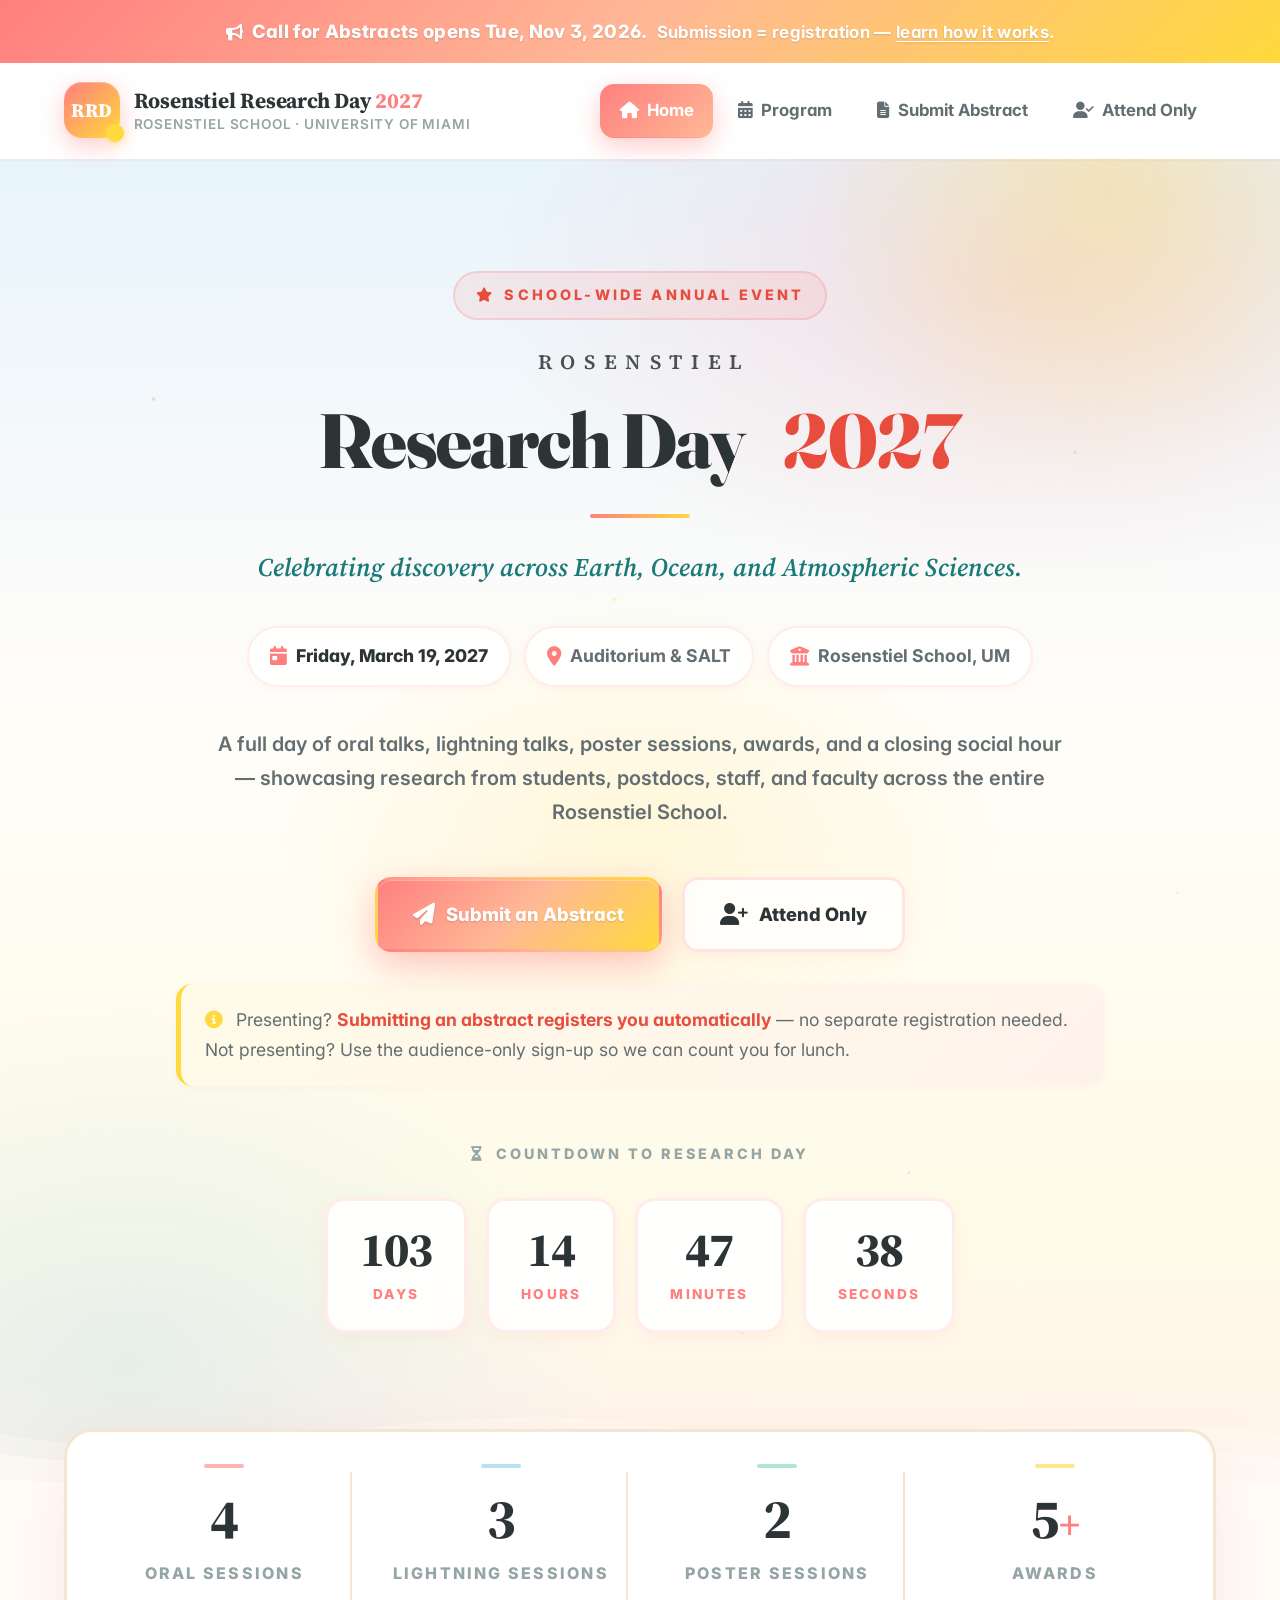
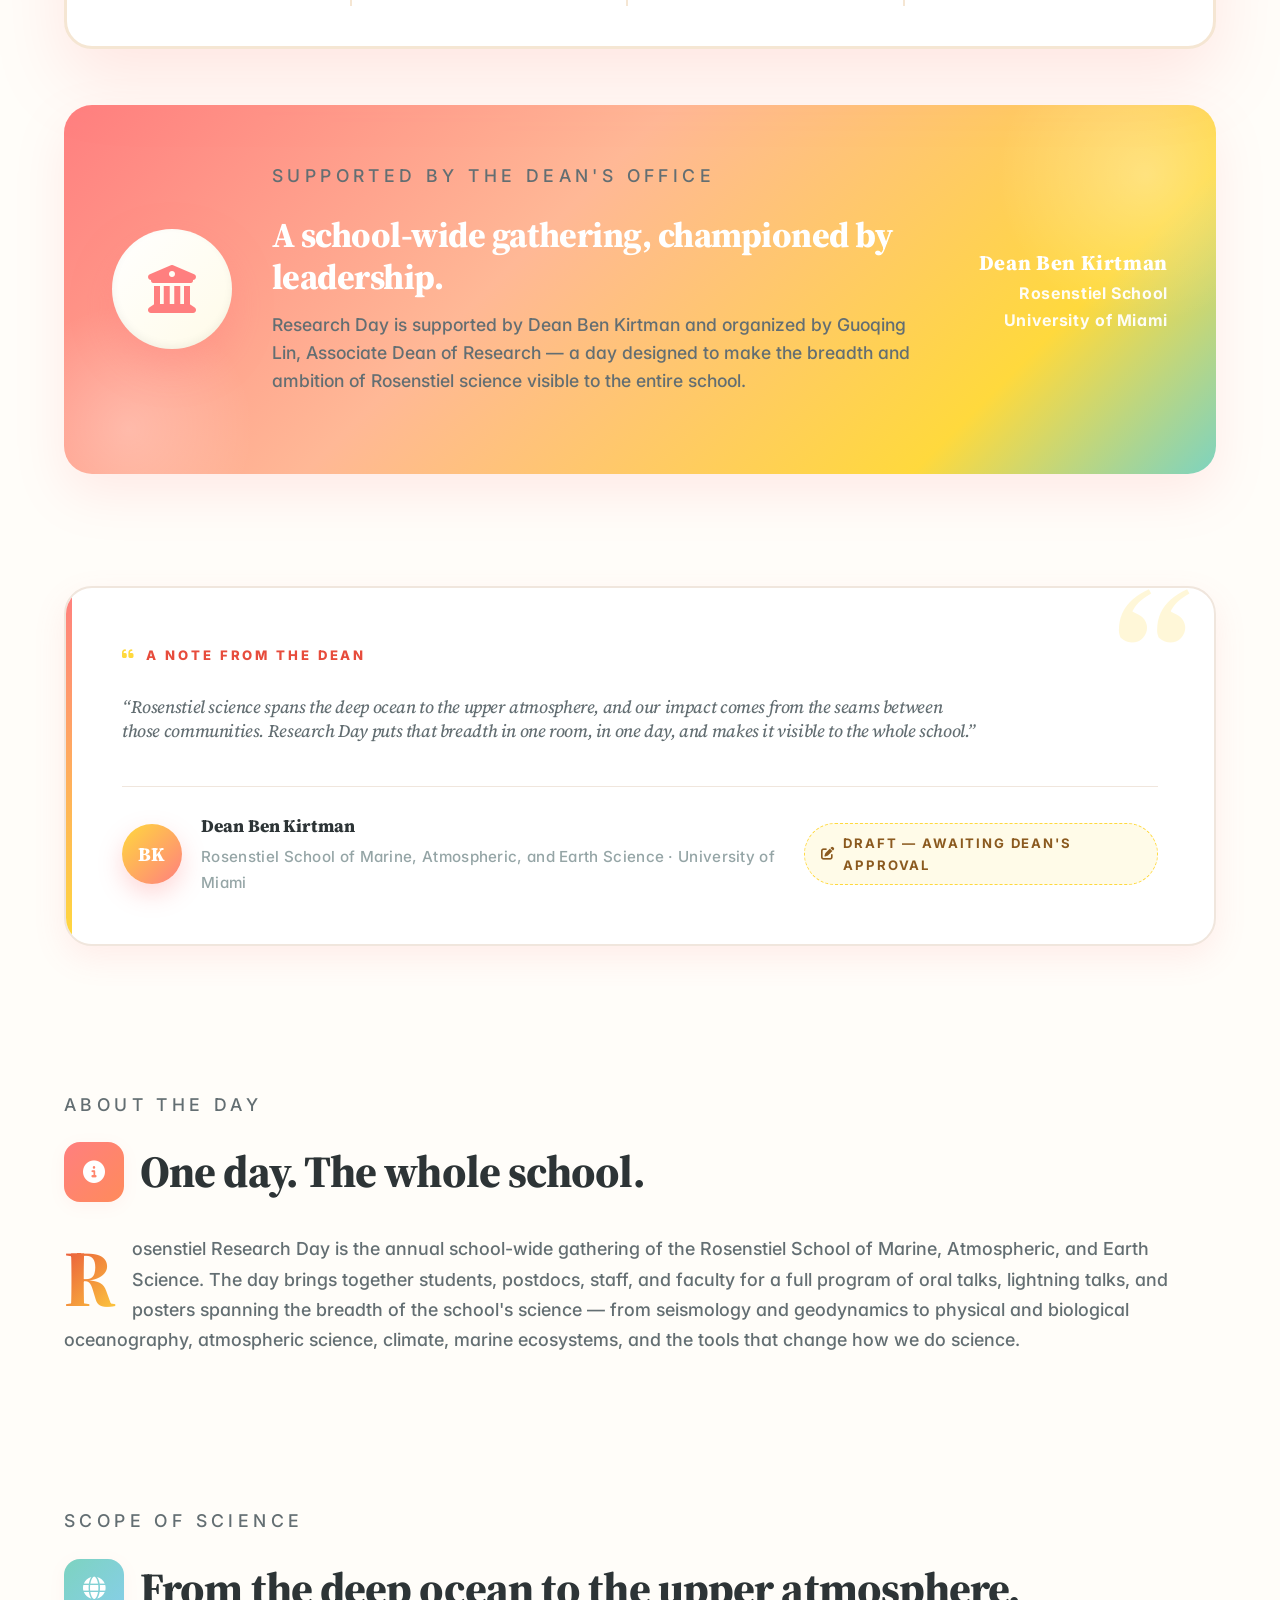
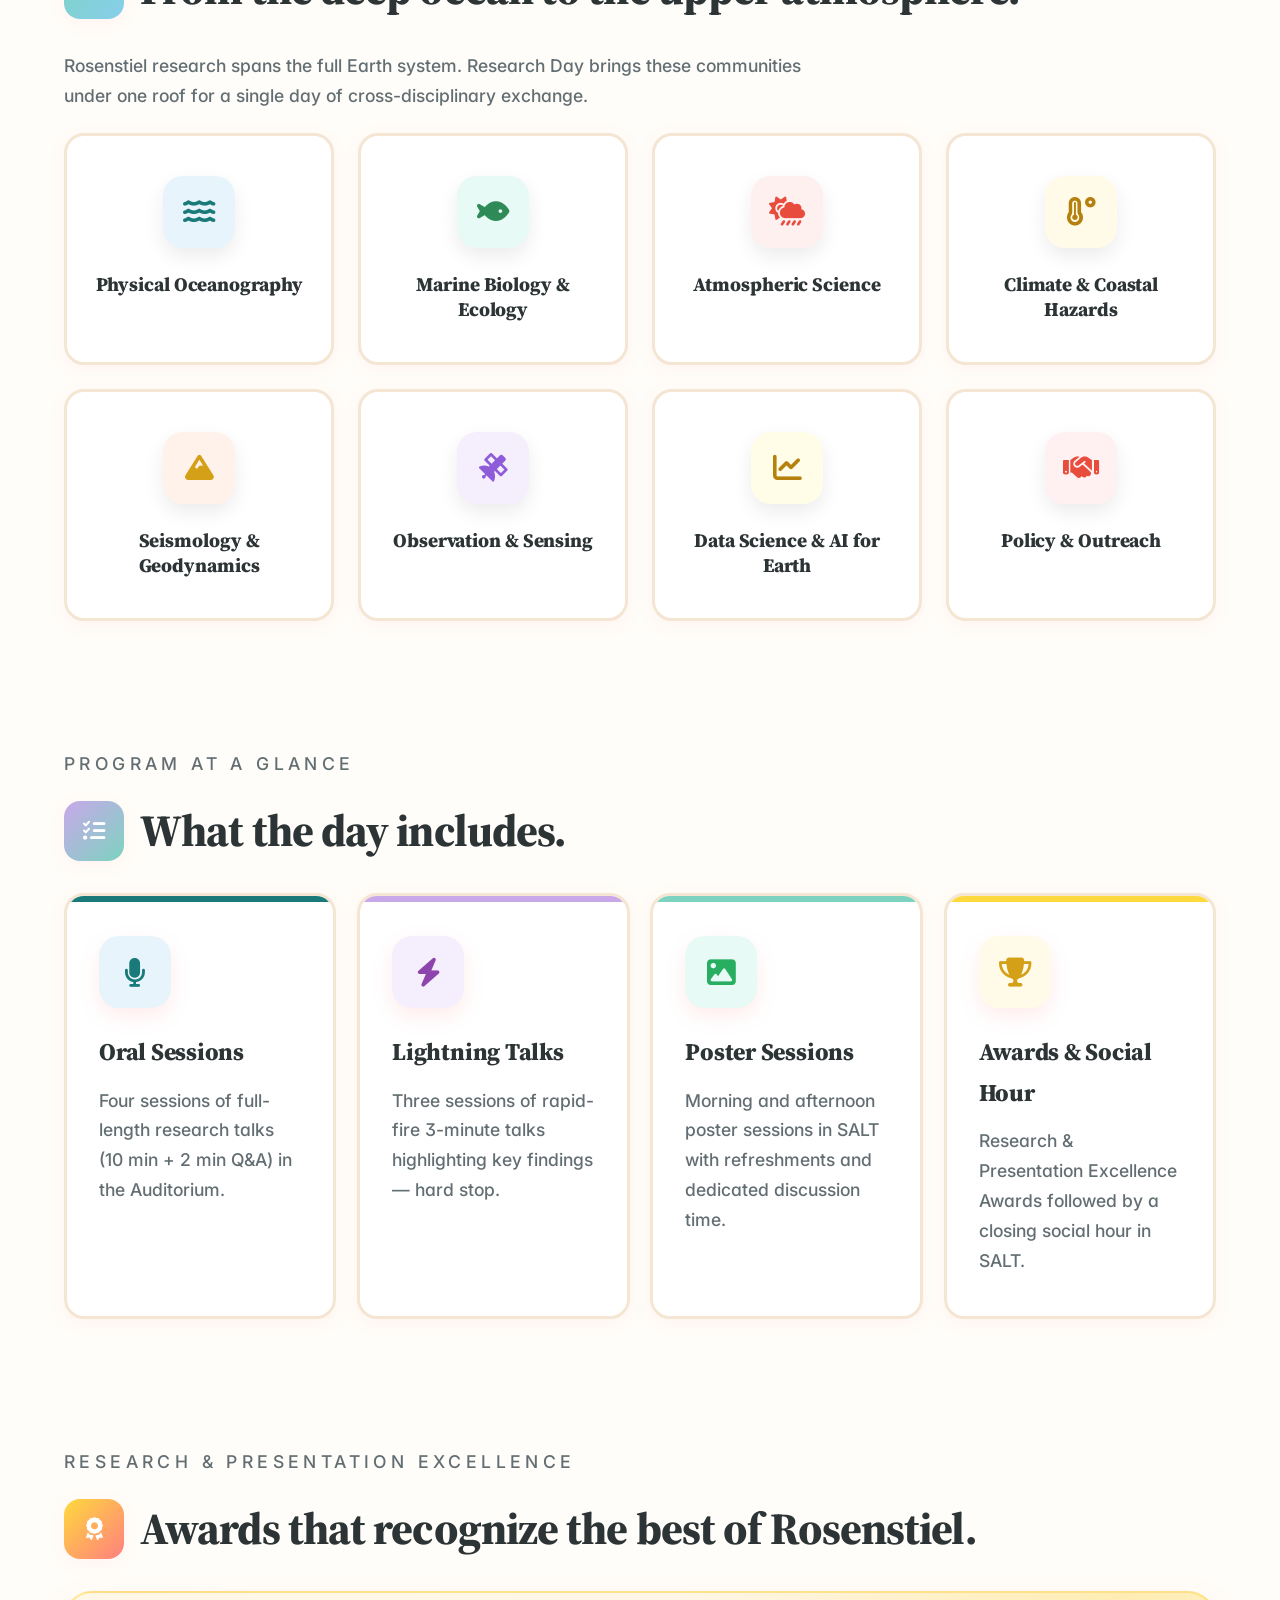
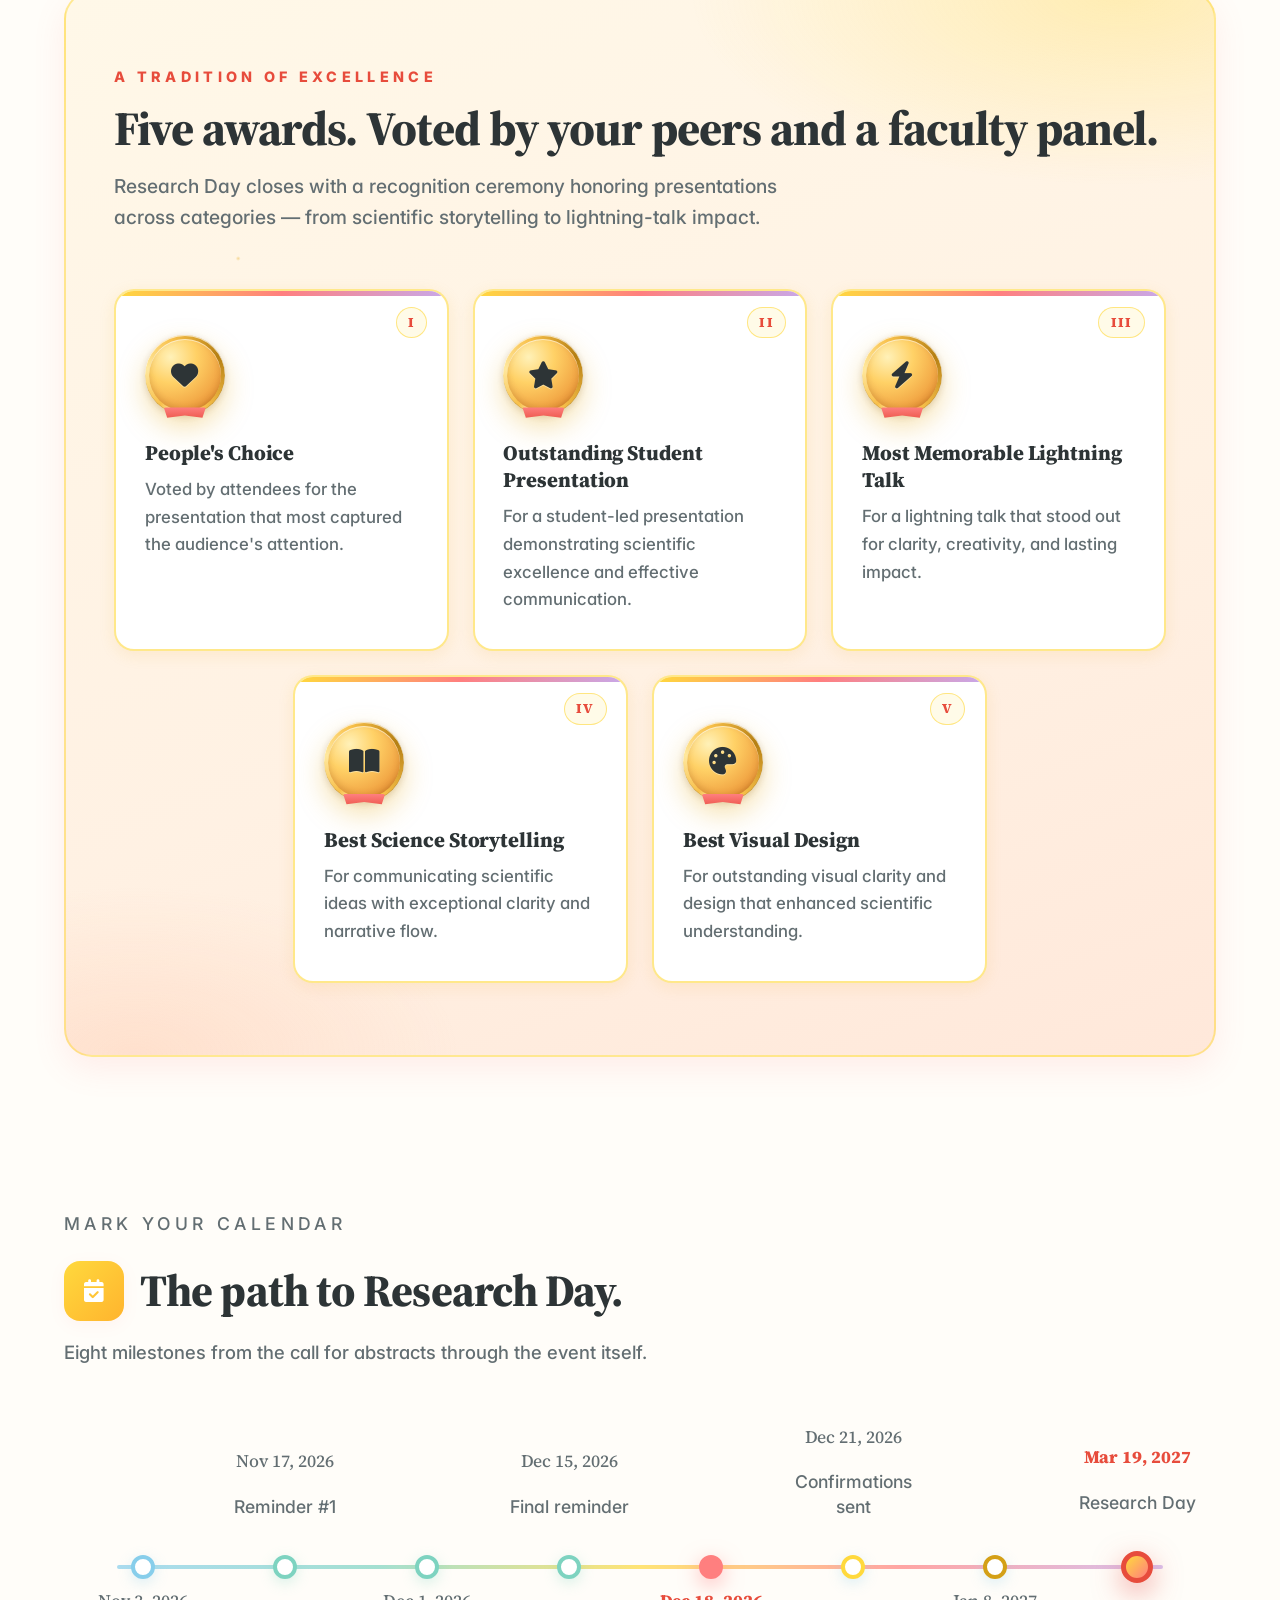
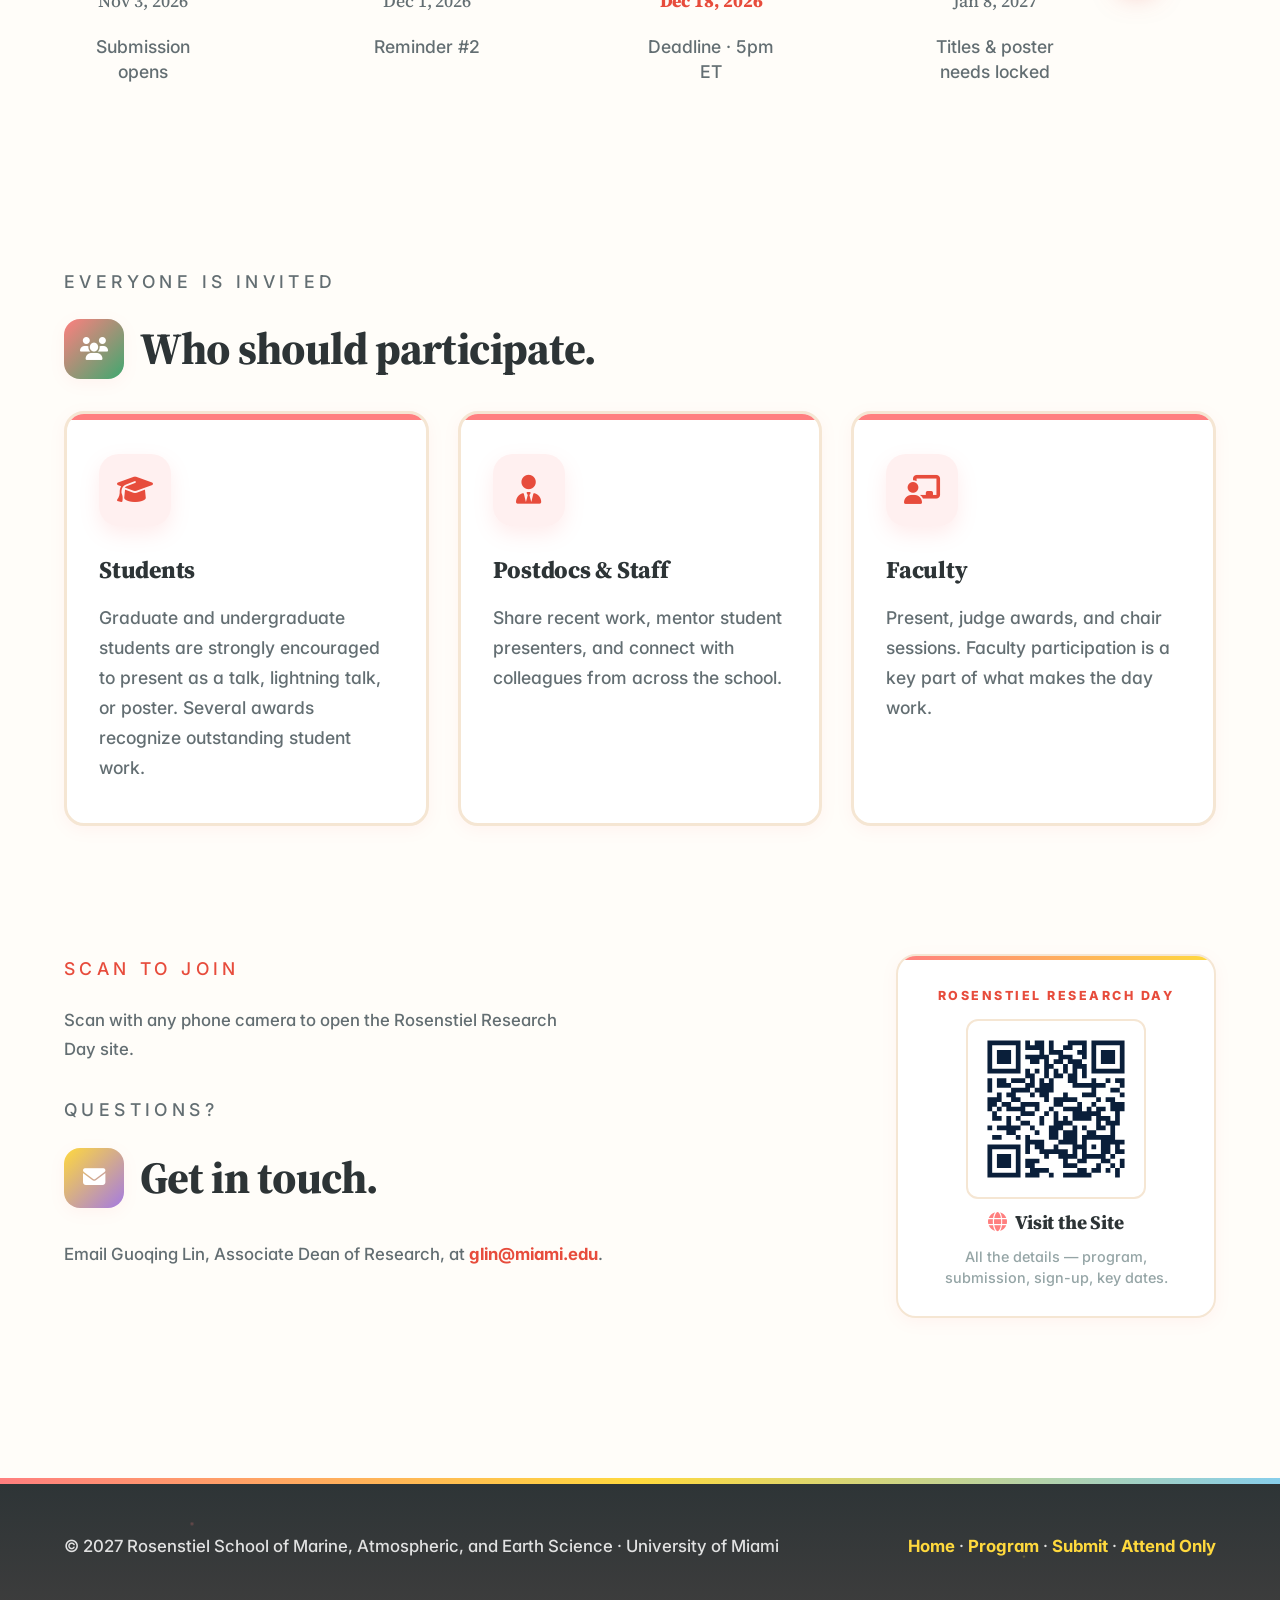
==== commit ab0ba97e: "Add files via upload" ====
--- a/index.html
+++ b/index.html
@@ -407,16 +407,16 @@
     <section class="container section reveal">
       <div class="contact-row">
         <div class="contact-text">
-          <p class="section-kicker">Questions?</p>
+          <p class="section-kicker" style="color:var(--deep-coral);">Scan to Join</p>
+          <p style="font-size:1.05rem; max-width:46ch;">
+            Scan with any phone camera to open the Rosenstiel Research Day site.
+          </p>
+
+          <p class="section-kicker" style="margin-top:2rem;">Questions?</p>
           <h2><span class="section-icon" style="background:linear-gradient(135deg,var(--lightning),#A47AE2)"><i class="fas fa-envelope"></i></span> Get in touch.</h2>
           <p style="font-size:1.05rem;">
             Email Guoqing Lin, Associate Dean of Research, at
             <a href="mailto:glin@miami.edu">glin@miami.edu</a>.
-          </p>
-
-          <p class="section-kicker" style="color:var(--deep-coral); margin-top:2rem;">Scan to Join</p>
-          <p style="font-size:1.05rem; max-width:46ch;">
-            Scan with any phone camera to open the Rosenstiel Research Day site.
           </p>
         </div>
 
--- a/styles.css
+++ b/styles.css
@@ -1,62 +1,75 @@
 /* =========================================================
-   Rosenstiel Research Day 2027 — LIGHT WARM COLORFUL stylesheet
-   Big fonts, card layouts, warm palette, eye-catching design
+   Rosenstiel Research Day 2027 — WARM LIGHT COLORFUL stylesheet
+   Very light, warm, colorful palette with big fonts and icons
+   for eye-catching yet professional academic webpages.
    ========================================================= */
 
 @import url('https://fonts.googleapis.com/css2?family=Fraunces:opsz,wght@9..144,500;9..144,600;9..144,700;9..144,800&family=Source+Serif+4:opsz,wght@8..60,400;8..60,500;8..60,600;8..60,700;8..60,800&family=Inter:wght@400;500;600;700&display=swap');
 
 :root {
-  /* --- LIGHT WARM COLORFUL palette --- */
-  --warm-coral:     #FF7A6E;
-  --coral-light:    #FFF0EE;
-  --warm-sky:       #6ECBF5;
-  --sky-light:      #E8F7FE;
-  --warm-sun:       #FFD166;
-  --sun-light:      #FFF8E8;
-  --warm-lavender:  #C9A0DC;
-  --lavender-light: #F5E8FA;
-  --warm-mint:      #7FD8BE;
-  --mint-light:     #E8FAF4;
-  --warm-peach:     #FFAB73;
-  --peach-light:    #FFF2E8;
-
-  /* --- Deep accents for contrast --- */
-  --deep-navy:      #1A3A5C;
-  --deep-teal:      #2A7A8A;
-  --deep-coral:     #E85A4F;
-  --deep-gold:      #E6A817;
-
-  /* --- Neutrals --- */
-  --bg:             #FFFDF8;
-  --bg-warm:        #FFFBF5;
+  --coral:          #FF7F7F;
+  --coral-light:    #FFF0F0;
+  --sky:            #87CEEB;
+  --sky-light:      #E8F4FC;
+  --sun:            #FFD93D;
+  --sun-light:      #FFFBE8;
+  --lavender:       #C8A8E9;
+  --lavender-light: #F5EEFC;
+  --mint:           #7DD3C0;
+  --mint-light:     #E8FAF5;
+  --peach:          #FFB896;
+  --peach-light:    #FFF2EB;
+  --rose:           #FF9AA2;
+  --rose-light:     #FFF0F2;
+  --lemon:          #FFF59D;
+  --lemon-light:    #FFFDE8;
+
+  --warm-coral:     var(--coral);
+  --warm-sky:       var(--sky);
+  --warm-sun:       var(--sun);
+  --warm-lavender:  var(--lavender);
+  --warm-mint:      var(--mint);
+  --warm-peach:     var(--peach);
+
+  --reef:           var(--mint);
+  --shoal:          var(--sky);
+  --mid:            var(--lavender);
+  --kelp:           var(--coral);
+  --lightning:      var(--sun);
+
+  --deep-navy:      #2D3436;
+  --deep-teal:      #1A7A7A;
+  --deep-coral:     #E74C3C;
+  --deep-gold:      #D4A017;
+  --deep-purple:    #8E44AD;
+  --deep-green:     #27AE60;
+
+  --bg:             #FFFDF9;
+  --bg-warm:        #FFF8F0;
   --surface-white:  #FFFFFF;
-  --ink:            #1E2D3D;
-  --ink-soft:       #4A5568;
-  --muted:          #718096;
-  --line:           #F0E6D8;
-  --line-warm:      #F5E6D0;
-
-  /* --- Typography --- */
+  --ink:            #2D3436;
+  --ink-soft:       #636E72;
+  --muted:          #95A5A6;
+  --line:           #F0E6DD;
+  --line-warm:      #F5E6D3;
+
   --font-display: "Source Serif 4", "Source Serif Pro", "Iowan Old Style", "Palatino Linotype", Palatino, Georgia, serif;
   --font-title:   "Fraunces", "Iowan Old Style", "Palatino Linotype", Palatino, Georgia, serif;
   --font-sans:    "Inter", -apple-system, BlinkMacSystemFont, "Segoe UI", Roboto, "Helvetica Neue", Arial, sans-serif;
 
-  /* --- Layout --- */
-  --radius-lg: 24px;
-  --radius:    18px;
-  --radius-sm: 14px;
+  --radius-lg: 28px;
+  --radius:    20px;
+  --radius-sm: 16px;
   --container-w: 1200px;
 
-  /* --- Shadows (soft, warm) --- */
-  --shadow-xs: 0 2px 8px rgba(255, 122, 110, 0.06);
-  --shadow-sm: 0 4px 16px rgba(255, 122, 110, 0.08);
-  --shadow-md: 0 12px 32px rgba(255, 122, 110, 0.12);
-  --shadow-lg: 0 20px 50px rgba(255, 122, 110, 0.15);
-  --shadow-xl: 0 30px 70px rgba(255, 122, 110, 0.18);
+  --shadow-xs: 0 2px 8px rgba(255, 127, 127, 0.06);
+  --shadow-sm: 0 4px 16px rgba(255, 127, 127, 0.08);
+  --shadow-md: 0 12px 32px rgba(255, 127, 127, 0.12);
+  --shadow-lg: 0 20px 50px rgba(255, 127, 127, 0.15);
+  --shadow-xl: 0 30px 70px rgba(255, 127, 127, 0.18);
 }
 
 * { box-sizing: border-box; }
-
 html { -webkit-text-size-adjust: 100%; scroll-behavior: smooth; }
 
 body {
@@ -70,58 +83,43 @@
   font-feature-settings: "ss01", "cv11";
 }
 
-.container {
-  max-width: var(--container-w);
-  margin: 0 auto;
-  padding: 0 1.5rem;
-}
-
+.container { max-width: var(--container-w); margin: 0 auto; padding: 0 1.5rem; }
 img, svg { max-width: 100%; display: block; }
 
-/* =========================================================
-   Top announcement bar — WARM CORAL
-   ========================================================= */
-
 .topbar {
-  background: linear-gradient(135deg, var(--warm-coral) 0%, var(--warm-peach) 100%);
+  background: linear-gradient(135deg, var(--coral) 0%, var(--peach) 50%, var(--sun) 100%);
   color: #fff;
-  font-size: 0.95rem;
+  font-size: 1.05rem;
   letter-spacing: 0.02em;
   text-align: center;
-  padding: 0.85rem 1rem;
+  padding: 1rem 1.2rem;
   position: relative;
   overflow: hidden;
-  font-weight: 600;
-}
-
-.topbar strong { color: #fff; font-weight: 700; font-size: 1.05rem; }
-.topbar a { color: #fff; text-decoration: underline; text-underline-offset: 3px; font-weight: 600; }
-.topbar a:hover { color: var(--sun-light); }
-
-/* =========================================================
-   Header / nav — LIGHT with warm accents
-   ========================================================= */
+  font-weight: 700;
+  text-shadow: 0 1px 2px rgba(0,0,0,0.15);
+}
+.topbar strong { color: #fff; font-weight: 800; font-size: 1.15rem; }
+.topbar a { color: #fff; text-decoration: underline; text-underline-offset: 3px; font-weight: 700; }
+.topbar a:hover { color: var(--lemon-light); }
 
 .site-header {
-  background: rgba(255, 255, 255, 0.92);
+  background: rgba(255, 255, 255, 0.95);
   backdrop-filter: saturate(180%) blur(14px);
   -webkit-backdrop-filter: saturate(180%) blur(14px);
-  box-shadow: 0 2px 0 rgba(255, 122, 110, 0.08);
+  box-shadow: 0 2px 0 rgba(255, 127, 127, 0.08);
   position: sticky;
   top: 0;
   z-index: 50;
 }
-
 .header-inner {
   display: flex;
   align-items: center;
   justify-content: space-between;
   gap: 1.5rem;
-  padding-top: 1rem;
-  padding-bottom: 1rem;
+  padding-top: 1.2rem;
+  padding-bottom: 1.2rem;
   flex-wrap: wrap;
 }
-
 .brand {
   display: inline-flex;
   align-items: center;
@@ -129,123 +127,105 @@
   text-decoration: none;
   color: var(--ink);
 }
-
 .brand-mark {
   display: inline-grid;
   place-items: center;
-  width: 52px;
-  height: 52px;
-  background: linear-gradient(135deg, var(--warm-coral) 0%, var(--warm-peach) 100%);
+  width: 56px;
+  height: 56px;
+  background: linear-gradient(135deg, var(--coral) 0%, var(--sun) 100%);
   color: #fff;
   font-family: var(--font-display);
+  font-weight: 800;
+  font-size: 1.2rem;
+  letter-spacing: 0.03em;
+  border-radius: 18px;
+  position: relative;
+  box-shadow: 0 8px 24px rgba(255, 127, 127, 0.4), inset 0 1px 0 rgba(255,255,255,0.3);
+}
+.brand-mark::after {
+  content: "";
+  position: absolute;
+  inset: auto -4px -4px auto;
+  width: 18px;
+  height: 18px;
+  background: var(--sun);
+  border-radius: 50%;
+  box-shadow: 0 2px 8px rgba(255, 217, 61, 0.5);
+}
+.brand-text {
+  font-family: var(--font-display);
+  font-size: 1.35rem;
   font-weight: 700;
-  font-size: 1.15rem;
-  letter-spacing: 0.03em;
-  border-radius: 16px;
-  position: relative;
-  box-shadow: 0 8px 20px rgba(255, 122, 110, 0.35), inset 0 1px 0 rgba(255,255,255,0.3);
-}
-
-.brand-mark::after {
-  content: "";
-  position: absolute;
-  inset: auto -4px -4px auto;
-  width: 16px;
-  height: 16px;
-  background: var(--warm-sun);
-  border-radius: 50%;
-  box-shadow: 0 2px 8px rgba(255, 209, 102, 0.5);
-}
-
-.brand-text {
-  font-family: var(--font-display);
-  font-size: 1.25rem;
-  font-weight: 600;
   letter-spacing: -0.01em;
   line-height: 1.2;
 }
-
 .brand-text .school {
   display: block;
   font-family: var(--font-sans);
-  font-weight: 500;
-  font-size: 0.82rem;
+  font-weight: 600;
+  font-size: 0.85rem;
   color: var(--muted);
   letter-spacing: 0.06em;
   text-transform: uppercase;
   margin-top: 2px;
 }
-
-.brand-text .year {
-  color: var(--warm-coral);
-  font-weight: 700;
-}
+.brand-text .year { color: var(--coral); font-weight: 800; }
 
 .site-nav {
   display: flex;
-  gap: 0.35rem;
+  gap: 0.4rem;
   flex-wrap: wrap;
 }
-
 .site-nav a {
   color: var(--ink-soft);
   text-decoration: none;
-  font-size: 1rem;
-  font-weight: 600;
-  padding: 0.65rem 1.1rem;
-  border-radius: 12px;
+  font-size: 1.05rem;
+  font-weight: 700;
+  padding: 0.75rem 1.2rem;
+  border-radius: 14px;
   transition: all 150ms ease;
   display: inline-flex;
   align-items: center;
   gap: 0.5rem;
 }
-
 .site-nav a:hover {
   color: var(--deep-coral);
   background: var(--coral-light);
-}
-
+  transform: translateY(-2px);
+}
 .site-nav a.active {
   color: #fff;
-  background: linear-gradient(135deg, var(--warm-coral), var(--warm-peach));
-  box-shadow: 0 6px 18px rgba(255, 122, 110, 0.35);
-}
-
+  background: linear-gradient(135deg, var(--coral), var(--peach));
+  box-shadow: 0 8px 24px rgba(255, 127, 127, 0.4);
+}
 .site-nav a.active i { color: #fff; }
 
-/* =========================================================
-   Hero — WARM LIGHT gradient with big fonts
-   ========================================================= */
-
 .hero {
   position: relative;
   background:
-    radial-gradient(900px 500px at 80% 10%, rgba(110, 203, 245, 0.25), transparent 60%),
-    radial-gradient(800px 600px at 10% 90%, rgba(255, 122, 110, 0.15), transparent 60%),
-    linear-gradient(180deg, var(--sky-light) 0%, var(--bg) 45%, var(--sun-light) 85%, var(--peach-light) 100%);
+    radial-gradient(900px 500px at 80% 10%, rgba(255, 154, 162, 0.25), transparent 60%),
+    radial-gradient(800px 600px at 10% 90%, rgba(135, 206, 235, 0.2), transparent 60%),
+    radial-gradient(600px 400px at 50% 50%, rgba(255, 217, 61, 0.15), transparent 60%),
+    linear-gradient(180deg, var(--sky-light) 0%, var(--bg) 40%, var(--sun-light) 80%, var(--peach-light) 100%);
   color: var(--ink);
   overflow: hidden;
   isolation: isolate;
 }
-
-/* Warm decorative dots */
 .hero::before {
   content: "";
   position: absolute;
   inset: 0;
   background-image:
-    radial-gradient(3px 3px at 12% 18%, rgba(255, 122, 110, 0.4), transparent 60%),
-    radial-gradient(2px 2px at 27% 62%, rgba(110, 203, 245, 0.5), transparent 60%),
-    radial-gradient(3px 3px at 48% 33%, rgba(255, 209, 102, 0.4), transparent 60%),
-    radial-gradient(2px 2px at 71% 76%, rgba(201, 160, 220, 0.4), transparent 60%),
-    radial-gradient(3px 3px at 84% 22%, rgba(127, 216, 190, 0.5), transparent 60%),
-    radial-gradient(2px 2px at 92% 55%, rgba(255, 171, 115, 0.4), transparent 60%),
-    radial-gradient(2px 2px at 58% 88%, rgba(110, 203, 245, 0.45), transparent 60%);
+    radial-gradient(4px 4px at 12% 18%, rgba(255, 127, 127, 0.5), transparent 60%),
+    radial-gradient(3px 3px at 27% 62%, rgba(135, 206, 235, 0.6), transparent 60%),
+    radial-gradient(4px 4px at 48% 33%, rgba(255, 217, 61, 0.5), transparent 60%),
+    radial-gradient(3px 3px at 71% 76%, rgba(200, 168, 233, 0.5), transparent 60%),
+    radial-gradient(4px 4px at 84% 22%, rgba(125, 211, 192, 0.5), transparent 60%),
+    radial-gradient(3px 3px at 92% 55%, rgba(255, 184, 150, 0.5), transparent 60%),
+    radial-gradient(3px 3px at 58% 88%, rgba(135, 206, 235, 0.5), transparent 60%);
   z-index: 0;
   pointer-events: none;
 }
-
-/* Warm orbiting glow */
 .hero::after {
   content: "";
   position: absolute;
@@ -253,78 +233,63 @@
   top: -20%;
   width: 600px;
   height: 600px;
-  background: radial-gradient(circle, rgba(255, 209, 102, 0.25), transparent 70%);
+  background: radial-gradient(circle, rgba(255, 217, 61, 0.3), transparent 70%);
   border-radius: 50%;
   filter: blur(20px);
   z-index: 0;
   pointer-events: none;
   animation: drift 26s ease-in-out infinite alternate;
 }
-
 @keyframes drift {
   from { transform: translate(0,0) scale(1); }
   to   { transform: translate(-60px, 40px) scale(1.08); }
 }
-
 .hero-inner {
   position: relative;
   z-index: 2;
-  padding-top: 6rem;
-  padding-bottom: 9rem;
+  padding-top: 7rem;
+  padding-bottom: 10rem;
   text-align: center;
-  max-width: 1140px;        /* widened to give the lede room to breathe */
+  max-width: 1140px;
   margin-left: auto;
   margin-right: auto;
 }
-
-/* Block-level children get auto margins so they center under .hero-inner */
 .hero-inner > .hero-meta,
 .hero-inner > .cta-row,
-.hero-inner > .countdown {
-  justify-content: center;
-}
-
+.hero-inner > .countdown { justify-content: center; }
 .hero-inner > .lede,
 .hero-inner > .tagline,
-.hero-inner > .cta-note {
-  margin-left: auto;
-  margin-right: auto;
-}
-
-.hero-inner > .cta-note {
-  text-align: left; /* keep paragraph readable, but center the box */
-}
+.hero-inner > .cta-note { margin-left: auto; margin-right: auto; }
+.hero-inner > .cta-note { text-align: left; }
 
 .hero .eyebrow {
   display: inline-flex;
   align-items: center;
-  gap: 0.5rem;
+  gap: 0.6rem;
   text-transform: uppercase;
   letter-spacing: 0.22em;
-  font-size: 0.85rem;
-  font-weight: 700;
+  font-size: 0.9rem;
+  font-weight: 800;
   color: var(--deep-coral);
-  background: rgba(255, 122, 110, 0.12);
-  border: 1px solid rgba(255, 122, 110, 0.3);
-  padding: 0.55rem 1.1rem;
+  background: rgba(255, 127, 127, 0.12);
+  border: 2px solid rgba(255, 127, 127, 0.25);
+  padding: 0.65rem 1.3rem;
   border-radius: 999px;
-  margin: 0 0 1.6rem;
+  margin: 0 0 2rem;
   backdrop-filter: blur(8px);
 }
-
 .hero h1 {
   font-family: var(--font-display);
   font-weight: 800;
-  font-size: clamp(3rem, 7vw, 5.5rem);
+  font-size: clamp(3.2rem, 7.5vw, 6rem);
   line-height: 1.0;
   letter-spacing: -0.03em;
-  margin: 0 0 1.2rem;
+  margin: 0 0 1.4rem;
   color: var(--deep-navy);
   text-wrap: balance;
 }
-
 .hero h1 .accent {
-  background: linear-gradient(90deg, var(--warm-coral) 0%, var(--warm-peach) 50%, var(--warm-sun) 100%);
+  background: linear-gradient(90deg, var(--coral) 0%, var(--peach) 50%, var(--sun) 100%);
   -webkit-background-clip: text;
   background-clip: text;
   -webkit-text-fill-color: transparent;
@@ -333,187 +298,42 @@
   font-weight: 700;
 }
 
-/* --- Architectural hero title -------------------------- */
-
 .hero h1.hero-title {
   display: flex;
   flex-direction: column;
-  align-items: flex-start;
-  gap: 0.15rem;
-  margin: 0 0 1.6rem;
+  align-items: center;
+  gap: 0.2rem;
+  margin: 0 0 2rem;
   line-height: 1;
 }
-
 .hero h1.hero-title .ht-school {
   font-family: var(--font-display);
-  font-weight: 500;
-  font-size: clamp(0.95rem, 1.5vw, 1.3rem);
+  font-weight: 600;
+  font-size: clamp(1rem, 1.6vw, 1.4rem);
   text-transform: uppercase;
   letter-spacing: 0.42em;
   color: var(--deep-navy);
-  margin-left: 0.42em;        /* visually offset for the letter-spacing */
+  margin: 0 0 1.4rem;
+  padding-left: 0.42em;
   opacity: 0.85;
   font-variation-settings: "opsz" 14;
 }
-
-/* Headline row: "Research Day" + "2027" on one line */
 .hero h1.hero-title .ht-headline {
   display: inline-flex;
   align-items: baseline;
   flex-wrap: wrap;
-  gap: 0.35em;
+  gap: 0.4em;
   margin: 0.2rem 0 0;
-}
-
+  justify-content: center;
+}
 .hero h1.hero-title .ht-event {
-  font-family: var(--font-display);
-  font-weight: 800;
-  font-style: italic;
-  font-size: clamp(3.4rem, 9vw, 7rem);
-  line-height: 1.18;        /* extra room for italic "y" descender */
-  letter-spacing: -0.038em;
-  font-variation-settings: "opsz" 60;
-  /* Gradient that keeps strong contrast at BOTH ends — the "y" descender lands in deep brick */
-  background: linear-gradient(95deg,
-    #A02B1E 0%,         /* deep brick red */
-    #E03A2A 18%,        /* punchy coral */
-    #F47A45 45%,        /* warm orange */
-    #E07A20 72%,        /* deep amber */
-    #8A2A0E 100%);      /* deep brick — strong contrast for descender */
-  -webkit-background-clip: text;
-  background-clip: text;
-  -webkit-text-fill-color: transparent;
-  color: transparent;
-  display: inline-block;
-  position: relative;
-  padding-bottom: 0.18em;   /* generous room for the italic descender */
-  padding-right: 0.05em;    /* italic lean room */
-  overflow: visible;
-  filter:
-    drop-shadow(0 4px 8px rgba(255, 87, 71, 0.30))
-    drop-shadow(0 18px 36px rgba(255, 122, 110, 0.30));
-}
-
-/* Make sure no ancestor clips the descender */
-.hero h1.hero-title,
-.hero h1.hero-title .ht-headline {
-  overflow: visible;
-}
-
-/* Soft warm halo glow behind Research Day for visual lift */
-.hero h1.hero-title .ht-event::before {
-  content: "";
-  position: absolute;
-  inset: 8% -3% 8% -3%;
-  background:
-    radial-gradient(60% 70% at 30% 50%, rgba(255, 122, 110, 0.22), transparent 75%),
-    radial-gradient(55% 70% at 75% 50%, rgba(255, 209, 102, 0.22), transparent 75%);
-  filter: blur(18px);
-  z-index: -1;
-  pointer-events: none;
-  border-radius: 24px;
-}
-
-.hero h1.hero-title .ht-year {
-  font-family: var(--font-display);
-  font-weight: 700;
-  font-size: clamp(2.4rem, 6vw, 4.2rem);
-  letter-spacing: 0.01em;
-  line-height: 0.95;
-  color: var(--deep-navy);
-  font-variation-settings: "opsz" 60;
-  position: relative;
-  display: inline-block;
-}
-
-.hero h1.hero-title .ht-year::after {
-  content: "";
-  position: absolute;
-  left: 0;
-  right: 100%;
-  bottom: -0.14em;
-  height: 5px;
-  background: linear-gradient(90deg, var(--warm-coral), var(--warm-sun));
-  border-radius: 3px;
-  transition: right 1.2s cubic-bezier(.2,.7,.3,1) 200ms;
-}
-
-.hero h1.hero-title .ht-year.is-underlined::after { right: 0; }
-
-.hero h1.hero-title .ht-ornament {
-  display: inline-flex;
-  align-items: center;
-  width: 100%;
-  max-width: 300px;
-  height: 18px;
-  color: var(--deep-gold);
-  margin: 1rem 0 0;
-  opacity: 0.92;
-}
-
-.hero h1.hero-title .ht-ornament svg {
-  width: 100%;
-  height: 100%;
-  display: block;
-}
-
-@media (max-width: 720px) {
-  .hero h1.hero-title .ht-school { letter-spacing: 0.32em; }
-  .hero h1.hero-title .ht-ornament { max-width: 220px; margin: 0.7rem 0 0.4rem; }
-}
-
-/* =========================================================
-   Hero title — EDITORIAL variant
-   Solid deep navy serif, single coral accent on the year,
-   quiet hairline rule below. No gradient, no halo, no shadow.
-   ========================================================= */
-
-.hero h1.hero-title--editorial {
-  display: flex;
-  flex-direction: column;
-  align-items: center;
-  gap: 0;
-  margin: 0 auto 1.6rem;
-  text-align: center;
-}
-
-/* Small institutional line above */
-.hero h1.hero-title--editorial .ht-school {
   font-family: var(--font-title);
-  font-weight: 500;
-  font-size: clamp(0.95rem, 1.5vw, 1.25rem);
-  text-transform: uppercase;
-  letter-spacing: 0.42em;
-  color: var(--deep-navy);
-  margin: 0 0 1.2rem;
-  /* compensate for the trailing letter-spacing so the smcaps optically centers */
-  padding-left: 0.42em;
-  opacity: 0.78;
-  font-variation-settings: "opsz" 14;
-}
-
-/* Single-line headline: navy "Research Day" + coral "2027" */
-.hero h1.hero-title--editorial .ht-headline {
-  display: inline-flex;
-  align-items: baseline;
-  flex-wrap: wrap;
-  gap: 0.3em;
-  margin: 0;
-  overflow: visible;
-  justify-content: center;
-}
-
-.hero h1.hero-title--editorial .ht-event {
-  /* OVERRIDE the gradient variant — solid editorial treatment */
-  font-family: var(--font-title);
-  font-weight: 700;
-  font-style: normal;          /* roman, not italic */
-  font-size: clamp(2.3rem, 5.5vw, 4.3rem);
+  font-weight: 800;
+  font-style: normal;
+  font-size: clamp(2.5rem, 6vw, 5rem);
   line-height: 1.05;
-  letter-spacing: -0.022em;
+  letter-spacing: -0.025em;
   font-variation-settings: "opsz" 144;
-
-  /* RESET gradient + halo + shadow */
   background: none;
   -webkit-background-clip: border-box;
   background-clip: border-box;
@@ -522,287 +342,251 @@
   filter: none;
   padding: 0;
   text-shadow: none;
-}
-
-.hero h1.hero-title--editorial .ht-event::before {
-  display: none;   /* kill the halo */
-}
-
-.hero h1.hero-title--editorial .ht-year {
+  display: inline-block;
+  position: relative;
+  overflow: visible;
+}
+.hero h1.hero-title .ht-event::before { display: none; }
+.hero h1.hero-title .ht-year {
   font-family: var(--font-title);
-  font-weight: 700;
+  font-weight: 800;
   font-style: normal;
-  font-size: clamp(2.3rem, 5.5vw, 4.3rem);
+  font-size: clamp(2.5rem, 6vw, 5rem);
   line-height: 1.05;
   letter-spacing: -0.01em;
-  color: var(--deep-coral);    /* the single accent */
+  color: var(--deep-coral);
   font-variation-settings: "opsz" 144;
   position: relative;
 }
-
-/* Kill the animated underline from the previous variant */
-.hero h1.hero-title--editorial .ht-year::after { display: none; }
-
-/* Quiet hairline rule below the headline */
-.hero h1.hero-title--editorial .ht-rule {
+.hero h1.hero-title .ht-year::after { display: none; }
+.hero h1.hero-title .ht-rule {
   display: block;
-  width: 84px;
-  height: 3px;
-  background: var(--deep-coral);
+  width: 100px;
+  height: 4px;
+  background: linear-gradient(90deg, var(--coral), var(--sun));
   border-radius: 2px;
-  margin: 1.5rem 0 0;
-}
-
+  margin: 1.8rem 0 0;
+}
 @media (max-width: 720px) {
-  .hero h1.hero-title--editorial .ht-school { letter-spacing: 0.32em; margin-left: 0.32em; }
-  .hero h1.hero-title--editorial .ht-rule { width: 64px; margin-top: 1.1rem; }
+  .hero h1.hero-title .ht-school { letter-spacing: 0.32em; margin-left: 0.32em; }
+  .hero h1.hero-title .ht-rule { width: 70px; margin-top: 1.2rem; }
 }
 
 .hero .tagline {
   font-family: var(--font-display);
   font-style: italic;
-  font-weight: 500;
-  font-size: clamp(1.1rem, 1.8vw, 1.5rem);   /* trimmed so it fits on one line */
+  font-weight: 600;
+  font-size: clamp(1.2rem, 2vw, 1.7rem);
   color: var(--deep-teal);
-  margin: 0 0 2rem;
+  margin: 0 0 2.5rem;
   max-width: none;
   line-height: 1.4;
-  white-space: nowrap;     /* keep on one line on desktop */
-}
-
+  white-space: nowrap;
+}
 @media (max-width: 720px) {
-  .hero .tagline { white-space: normal; }   /* allow wrapping on narrow viewports */
+  .hero .tagline { white-space: normal; }
 }
 
 .hero-meta {
   display: flex;
   flex-wrap: wrap;
-  gap: 0.7rem;
-  margin: 0 0 2rem;
-}
-
+  gap: 0.8rem;
+  margin: 0 0 2.5rem;
+  justify-content: center;
+}
 .hero-meta-item {
   display: inline-flex;
   align-items: center;
-  gap: 0.5rem;
-  background: rgba(255, 255, 255, 0.7);
-  border: 1px solid rgba(255, 122, 110, 0.2);
-  padding: 0.7rem 1.1rem;
+  gap: 0.6rem;
+  background: rgba(255, 255, 255, 0.85);
+  border: 2px solid rgba(255, 127, 127, 0.15);
+  padding: 0.85rem 1.3rem;
   border-radius: 999px;
-  font-size: 1.05rem;
+  font-size: 1.1rem;
   color: var(--ink-soft);
   backdrop-filter: blur(8px);
+  font-weight: 700;
+  box-shadow: var(--shadow-xs);
+}
+.hero-meta-item i { color: var(--coral); font-size: 1.2rem; }
+.hero-meta-item strong { color: var(--deep-navy); font-weight: 800; }
+
+.hero .lede {
+  font-size: 1.25rem;
+  line-height: 1.7;
+  color: var(--ink-soft);
+  margin: 0 auto 3rem auto;
   font-weight: 600;
-}
-
-.hero-meta-item i { color: var(--warm-coral); font-size: 1.1rem; }
-.hero-meta-item strong { color: var(--deep-navy); font-weight: 700; }
-
-.hero .lede {
-  font-size: 1.15rem;
-  line-height: 1.65;
-  color: var(--ink-soft);
-  margin: 0 0 2.5rem;
-  margin-left: auto !important;   /* off-center toward the right */
-  margin-right: 4.5rem !important;  /* a hair right of center */
-  font-weight: 500;
   text-wrap: pretty;
   max-width: 58rem;
 }
-
 @media (max-width: 720px) {
-  .hero .lede {
-    margin-left: auto !important;
-    margin-right: auto !important;
-  }
+  .hero .lede { margin-left: auto !important; margin-right: auto !important; }
 }
 
 .cta-row {
   display: flex;
   flex-wrap: wrap;
-  gap: 1rem;
-}
-
+  gap: 1.2rem;
+  justify-content: center;
+}
 .cta-note {
-  margin: 1.8rem 0 0;
-  max-width: 58rem;         /* match the lede's slightly narrower width */
-  font-size: 1.05rem;
+  margin: 2rem auto 0;
+  max-width: 58rem;
+  font-size: 1.1rem;
   color: var(--ink-soft);
   line-height: 1.7;
-  background: rgba(255, 209, 102, 0.15);
-  padding: 1.1rem 1.3rem;
+  background: linear-gradient(135deg, var(--sun-light), var(--peach-light));
+  padding: 1.3rem 1.5rem;
   border-radius: var(--radius-sm);
-  border-left: 4px solid var(--warm-sun);
+  border-left: 5px solid var(--sun);
   text-wrap: pretty;
-}
-
+  box-shadow: var(--shadow-xs);
+}
 .cta-note strong { color: var(--deep-coral); }
-.cta-note i { color: var(--warm-sun); margin-right: 0.5rem; }
-
-/* Countdown — WARM CARDS */
+.cta-note i { color: var(--sun); margin-right: 0.5rem; }
 
 .countdown {
   display: flex;
-  gap: 1rem;
-  margin: 2.8rem 0 0;
+  gap: 1.2rem;
+  margin: 3.5rem 0 0;
   flex-wrap: wrap;
-}
-
+  justify-content: center;
+}
 .countdown-label {
   width: 100%;
-  font-size: 0.85rem;
-  font-weight: 700;
+  font-size: 0.9rem;
+  font-weight: 800;
   text-transform: uppercase;
   letter-spacing: 0.2em;
   color: var(--muted);
-  margin-bottom: 0.6rem;
+  margin-bottom: 0.8rem;
   text-align: center;
 }
-
 .countdown-cell {
-  background: rgba(255, 255, 255, 0.8);
-  border: 2px solid rgba(255, 122, 110, 0.2);
+  background: rgba(255, 255, 255, 0.9);
+  border: 3px solid rgba(255, 127, 127, 0.15);
   border-radius: var(--radius);
-  padding: 1.2rem 1.5rem;
-  min-width: 100px;
+  padding: 1.5rem 2rem;
+  min-width: 110px;
   text-align: center;
   backdrop-filter: blur(8px);
-  transition: transform 200ms ease;
-}
-
-.countdown-cell:hover { transform: translateY(-4px); }
-
+  transition: transform 200ms ease, box-shadow 200ms ease;
+  box-shadow: var(--shadow-sm);
+}
+.countdown-cell:hover { 
+  transform: translateY(-6px); 
+  box-shadow: var(--shadow-md);
+  border-color: var(--coral);
+}
 .countdown-num {
   display: block;
   font-family: var(--font-display);
-  font-size: 2.6rem;
-  font-weight: 700;
+  font-size: 3rem;
+  font-weight: 800;
   color: var(--deep-navy);
   line-height: 1;
   letter-spacing: -0.02em;
   font-feature-settings: "tnum";
 }
-
 .countdown-unit {
   display: block;
-  font-size: 0.8rem;
-  font-weight: 700;
+  font-size: 0.85rem;
+  font-weight: 800;
   text-transform: uppercase;
   letter-spacing: 0.16em;
-  color: var(--warm-coral);
-  margin-top: 0.5rem;
-}
-
-/* Wave SVG strip at bottom of hero */
+  color: var(--coral);
+  margin-top: 0.6rem;
+}
 
 .hero-waves {
   position: absolute;
-  left: 0;
-  right: 0;
-  bottom: -1px;
-  width: 100%;
-  height: 120px;
-  z-index: 1;
-  pointer-events: none;
-}
-
+  left: 0; right: 0; bottom: -1px;
+  width: 100%; height: 120px;
+  z-index: 1; pointer-events: none;
+}
 .hero-waves svg { width: 100%; height: 100%; display: block; }
-
 .wave-1 { fill: rgba(255, 253, 248, 0.3); }
 .wave-2 { fill: rgba(255, 253, 248, 0.6); }
 .wave-3 { fill: var(--bg); }
 
-/* =========================================================
-   Buttons — BIG & WARM
-   ========================================================= */
-
 .btn {
   display: inline-flex;
   align-items: center;
-  gap: 0.65rem;
-  padding: 1.1rem 2rem;
+  gap: 0.7rem;
+  padding: 1.2rem 2.2rem;
   border-radius: var(--radius-sm);
   text-decoration: none;
-  font-weight: 700;
-  font-size: 1.1rem;
-  border: 2px solid transparent;
-  transition: all 180ms ease;
+  font-weight: 800;
+  font-size: 1.15rem;
+  border: 3px solid transparent;
+  transition: all 200ms ease;
   position: relative;
   overflow: hidden;
-}
-
-.btn i { font-size: 1.1em; }
-
+  box-shadow: var(--shadow-sm);
+}
+.btn i { font-size: 1.2em; }
 .btn-primary {
-  background: linear-gradient(135deg, var(--warm-coral) 0%, var(--warm-peach) 100%);
+  background: linear-gradient(135deg, var(--coral) 0%, var(--peach) 50%, var(--sun) 100%);
   color: #fff;
-  box-shadow: 0 12px 30px rgba(255, 122, 110, 0.4), inset 0 1px 0 rgba(255,255,255,0.3);
-}
-
+  box-shadow: 0 12px 35px rgba(255, 127, 127, 0.45), inset 0 1px 0 rgba(255,255,255,0.3);
+  text-shadow: 0 1px 2px rgba(0,0,0,0.15);
+}
 .btn-primary:hover {
-  transform: translateY(-4px);
-  box-shadow: 0 18px 40px rgba(255, 122, 110, 0.55), inset 0 1px 0 rgba(255,255,255,0.35);
-}
-
+  transform: translateY(-5px);
+  box-shadow: 0 20px 50px rgba(255, 127, 127, 0.6), inset 0 1px 0 rgba(255,255,255,0.35);
+}
 .btn-secondary {
-  background: rgba(255, 255, 255, 0.7);
-  color: var(--deep-navy);
-  border-color: rgba(255, 122, 110, 0.3);
+  background: rgba(255, 255, 255, 0.8);
+  color: var(--deep-navy);
+  border-color: rgba(255, 127, 127, 0.2);
   backdrop-filter: blur(8px);
-  font-weight: 700;
-}
-
+  font-weight: 800;
+}
 .btn-secondary:hover {
-  background: rgba(255, 255, 255, 0.9);
-  border-color: var(--warm-coral);
-  transform: translateY(-4px);
-}
-
+  background: rgba(255, 255, 255, 0.95);
+  border-color: var(--coral);
+  transform: translateY(-5px);
+  box-shadow: var(--shadow-md);
+}
 .btn-light {
   background: #fff;
   color: var(--deep-navy);
   border-color: var(--line-warm);
   box-shadow: var(--shadow-sm);
 }
-
 .btn-light:hover {
   background: var(--coral-light);
   color: var(--deep-coral);
-  transform: translateY(-3px);
+  transform: translateY(-4px);
   box-shadow: var(--shadow-md);
 }
-
 .btn:active { transform: translateY(0); }
-
-/* =========================================================
-   Stat strip — COLORFUL CARDS
-   ========================================================= */
 
 .stat-strip {
   background: var(--surface-white);
   position: relative;
   z-index: 3;
-  margin-top: -3.5rem;
+  margin-top: -4rem;
   border-radius: var(--radius-lg);
   box-shadow: var(--shadow-xl);
-  padding: 2.2rem 2rem;
+  padding: 2.5rem 2rem;
   display: grid;
   grid-template-columns: repeat(4, 1fr);
-  gap: 1.2rem;
-  align-items: center;
-  border: 2px solid var(--line-warm);
-}
-
+  gap: 1.5rem;
+  align-items: center;
+  border: 3px solid var(--line-warm);
+}
 .stat {
   text-align: center;
-  padding: 1rem 0.5rem;
+  padding: 1.2rem 0.5rem;
   border-right: 2px solid var(--line-warm);
+  position: relative;
 }
 .stat:last-child { border-right: none; }
-
 .stat-num {
   font-family: var(--font-display);
-  font-size: 3rem;
+  font-size: 3.5rem;
   font-weight: 800;
   line-height: 1;
   letter-spacing: -0.02em;
@@ -810,574 +594,465 @@
   display: block;
   font-feature-settings: "tnum";
 }
-
-.stat-num .plus { color: var(--warm-coral); font-size: 2.2rem; }
-
+.stat-num .plus { color: var(--coral); font-size: 2.5rem; }
 .stat-label {
   display: block;
-  margin-top: 0.7rem;
-  font-size: 0.9rem;
-  font-weight: 700;
+  margin-top: 0.8rem;
+  font-size: 1rem;
+  font-weight: 800;
   text-transform: uppercase;
   letter-spacing: 0.14em;
   color: var(--muted);
 }
-
+.stat::before {
+  content: "";
+  position: absolute;
+  top: -8px;
+  left: 50%;
+  transform: translateX(-50%);
+  width: 40px;
+  height: 4px;
+  border-radius: 2px;
+  opacity: 0.6;
+}
+.stat:nth-child(1)::before { background: var(--coral); }
+.stat:nth-child(2)::before { background: var(--sky); }
+.stat:nth-child(3)::before { background: var(--mint); }
+.stat:nth-child(4)::before { background: var(--sun); }
 @media (max-width: 720px) {
-  .stat-strip { grid-template-columns: repeat(2, 1fr); }
+  .stat-strip { grid-template-columns: repeat(2, 1fr); margin-top: -2.5rem; }
   .stat:nth-child(2) { border-right: none; }
-  .stat:nth-child(1), .stat:nth-child(2) { border-bottom: 2px solid var(--line-warm); padding-bottom: 1.2rem; }
-  .stat:nth-child(3), .stat:nth-child(4) { padding-top: 1.2rem; }
-}
-
-/* =========================================================
-   Page header (subpages) — WARM LIGHT
-   ========================================================= */
+  .stat:nth-child(1), .stat:nth-child(2) { border-bottom: 2px solid var(--line-warm); padding-bottom: 1.5rem; }
+  .stat:nth-child(3), .stat:nth-child(4) { padding-top: 1.5rem; }
+}
 
 .page-header {
   position: relative;
   background:
-    radial-gradient(700px 300px at 80% 0%, rgba(110, 203, 245, 0.2), transparent 60%),
+    radial-gradient(700px 300px at 80% 0%, rgba(255, 154, 162, 0.2), transparent 60%),
+    radial-gradient(500px 400px at 20% 100%, rgba(255, 217, 61, 0.15), transparent 60%),
     linear-gradient(180deg, var(--sky-light) 0%, var(--bg) 100%);
   color: var(--ink);
-  padding: 4rem 0 6.5rem;
+  padding: 5rem 0 7rem;
   overflow: hidden;
 }
-
 .page-header::before {
   content: "";
   position: absolute;
   inset: 0;
   background-image:
-    radial-gradient(3px 3px at 18% 28%, rgba(255, 122, 110, 0.3), transparent 60%),
-    radial-gradient(2px 2px at 52% 62%, rgba(110, 203, 245, 0.4), transparent 60%),
-    radial-gradient(3px 3px at 82% 38%, rgba(255, 209, 102, 0.3), transparent 60%);
+    radial-gradient(4px 4px at 18% 28%, rgba(255, 127, 127, 0.4), transparent 60%),
+    radial-gradient(3px 3px at 52% 62%, rgba(135, 206, 235, 0.5), transparent 60%),
+    radial-gradient(4px 4px at 82% 38%, rgba(255, 217, 61, 0.4), transparent 60%);
   pointer-events: none;
 }
-
 .page-header h1 {
   font-family: var(--font-display);
   font-weight: 800;
-  font-size: clamp(2.4rem, 5vw, 3.5rem);
+  font-size: clamp(2.6rem, 5.5vw, 4rem);
   letter-spacing: -0.025em;
-  margin: 0 0 1rem;
+  margin: 0 0 1.2rem;
   color: var(--deep-navy);
   line-height: 1.05;
 }
-
 .page-header .eyebrow {
   display: inline-flex;
   align-items: center;
-  gap: 0.5rem;
+  gap: 0.6rem;
   text-transform: uppercase;
   letter-spacing: 0.2em;
-  font-size: 0.8rem;
-  font-weight: 700;
+  font-size: 0.85rem;
+  font-weight: 800;
   color: var(--deep-coral);
-  background: rgba(255, 122, 110, 0.12);
-  border: 1px solid rgba(255, 122, 110, 0.3);
-  padding: 0.5rem 1rem;
+  background: rgba(255, 127, 127, 0.12);
+  border: 2px solid rgba(255, 127, 127, 0.25);
+  padding: 0.6rem 1.2rem;
   border-radius: 999px;
-  margin: 0 0 1.2rem;
-}
-
+  margin: 0 0 1.5rem;
+}
 .page-header .lede {
   margin: 0;
-  font-size: 1.2rem;
+  font-size: 1.3rem;
   color: var(--ink-soft);
   max-width: 65ch;
   line-height: 1.7;
-  font-weight: 500;
-}
-
+  font-weight: 600;
+}
 .page-header-waves {
   position: absolute;
   left: 0; right: 0; bottom: -1px;
   height: 80px;
   pointer-events: none;
 }
-
 .page-header-waves svg { width: 100%; height: 100%; display: block; }
 .page-header-waves .wave-3 { fill: var(--bg); }
 
-/* =========================================================
-   Sections — BIGGER, WARMER
-   ========================================================= */
-
-.section {
-  padding: 3.25rem 1.5rem;
-}
-
+.section { padding: 4rem 1.5rem; }
 .section h2 {
   font-family: var(--font-display);
-  font-weight: 700;
-  font-size: clamp(1.9rem, 3vw, 2.4rem);
+  font-weight: 800;
+  font-size: clamp(2rem, 3.5vw, 2.8rem);
   letter-spacing: -0.02em;
   color: var(--deep-navy);
-  margin: 0 0 1.8rem;
-  display: block;        /* Title text starts flush left, not pushed by inline icon */
+  margin: 0 0 2rem;
+  display: flex;
+  align-items: center;
+  gap: 1rem;
   line-height: 1.15;
 }
-
-/* Section icon now stacks above the title as a small visual marker
-   instead of sitting inline with the heading text. */
 .section h2 .section-icon {
-  width: 52px;
-  height: 52px;
-  display: grid;                /* block-level so it stacks above the title */
+  width: 60px;
+  height: 60px;
+  display: grid;
   place-items: center;
-  border-radius: 14px;
-  font-size: 1.2rem;
+  border-radius: 16px;
+  font-size: 1.4rem;
   color: #fff;
   box-shadow: var(--shadow-sm);
   flex-shrink: 0;
-  margin: 0 0 0.9rem;           /* gap between the icon and the title text below */
-}
-
+}
 .section h3 {
   font-family: var(--font-display);
-  font-weight: 600;
-  margin: 0 0 0.6rem;
-  font-size: 1.35rem;
+  font-weight: 700;
+  margin: 0 0 0.8rem;
+  font-size: 1.5rem;
   color: var(--ink);
   letter-spacing: -0.01em;
 }
-
-.section p { margin: 0 0 1.2rem; color: var(--ink-soft); font-size: 1.05rem; }
-
-a { color: var(--deep-coral); text-decoration: none; border-bottom: 1px solid transparent; transition: all 150ms ease; font-weight: 600; }
-a:hover { color: var(--warm-coral); border-bottom-color: var(--warm-coral); }
-
-/* Section header with kicker */
-
+.section p { margin: 0 0 1.4rem; color: var(--ink-soft); font-size: 1.1rem; font-weight: 500; }
+a { color: var(--deep-coral); text-decoration: none; border-bottom: 1px solid transparent; transition: all 150ms ease; font-weight: 700; }
+a:hover { color: var(--coral); border-bottom-color: var(--coral); }
 .section-kicker {
   text-transform: uppercase;
   letter-spacing: 0.25em;
-  font-size: 0.85rem;
-  font-weight: 700;
-  color: var(--warm-coral);
-  margin: 0 0 0.8rem;
-}
-
-/* =========================================================
-   Dean's support banner — WARM CARD
-   ========================================================= */
+  font-size: 0.9rem;
+  font-weight: 800;
+  color: var(--coral);
+  margin: 0 0 1rem;
+}
 
 .dean-banner {
-  background: linear-gradient(135deg, var(--warm-coral) 0%, var(--warm-peach) 50%, var(--warm-sun) 100%);
+  background: linear-gradient(135deg, var(--coral) 0%, var(--peach) 40%, var(--sun) 80%, var(--mint) 100%);
   color: #fff;
-  padding: 3rem 2.5rem;
+  padding: 3.5rem 3rem;
   border-radius: var(--radius-lg);
   display: grid;
   grid-template-columns: auto 1fr auto;
-  gap: 2rem;
+  gap: 2.5rem;
   align-items: center;
   position: relative;
   overflow: hidden;
   box-shadow: var(--shadow-lg);
   margin: 1rem 0;
 }
-
 .dean-banner::before {
   content: "";
   position: absolute;
-  right: -80px;
-  top: -80px;
-  width: 300px;
-  height: 300px;
+  right: -80px; top: -80px;
+  width: 300px; height: 300px;
+  background: radial-gradient(circle, rgba(255, 255, 255, 0.3), transparent 70%);
+  border-radius: 50%;
+  pointer-events: none;
+}
+.dean-banner::after {
+  content: "";
+  position: absolute;
+  left: -60px; bottom: -80px;
+  width: 250px; height: 250px;
   background: radial-gradient(circle, rgba(255, 255, 255, 0.25), transparent 70%);
   border-radius: 50%;
   pointer-events: none;
 }
-
-.dean-banner::after {
-  content: "";
-  position: absolute;
-  left: -60px;
-  bottom: -80px;
-  width: 250px;
-  height: 250px;
-  background: radial-gradient(circle, rgba(255, 255, 255, 0.2), transparent 70%);
-  border-radius: 50%;
-  pointer-events: none;
-}
-
 .dean-seal {
-  width: 110px;
-  height: 110px;
+  width: 120px; height: 120px;
   border-radius: 50%;
   background: linear-gradient(135deg, #fff 0%, var(--sun-light) 100%);
   display: grid;
   place-items: center;
-  font-size: 2.8rem;
-  color: var(--warm-coral);
+  font-size: 3rem;
+  color: var(--coral);
   position: relative;
   z-index: 1;
-  box-shadow: 0 16px 40px rgba(255, 122, 110, 0.3), inset 0 -3px 8px rgba(0,0,0,0.05);
+  box-shadow: 0 16px 40px rgba(255, 127, 127, 0.35), inset 0 -3px 8px rgba(0,0,0,0.05);
   flex-shrink: 0;
 }
-
 .dean-banner-body { position: relative; z-index: 1; }
-
 .dean-banner-kicker {
   text-transform: uppercase;
   letter-spacing: 0.25em;
-  font-size: 0.8rem;
-  font-weight: 700;
-  color: rgba(255,255,255,0.9);
-  margin: 0 0 0.5rem;
-}
-
+  font-size: 0.85rem;
+  font-weight: 800;
+  color: rgba(255,255,255,0.95);
+  margin: 0 0 0.6rem;
+}
 .section .dean-banner h2.dean-banner-title,
 .dean-banner h2.dean-banner-title {
   font-family: var(--font-display);
-  font-size: clamp(1.5rem, 2.8vw, 2rem);
-  font-weight: 700;
+  font-size: clamp(1.6rem, 3vw, 2.2rem);
+  font-weight: 800;
   line-height: 1.2;
-  margin: 0 0 0.6rem;
+  margin: 0 0 0.8rem;
   color: #fff;
   letter-spacing: -0.015em;
   display: block;
 }
 .section .dean-banner h2.dean-banner-title .section-icon { display: none; }
-
 .dean-banner-sub {
   margin: 0;
-  font-size: 1.1rem;
-  color: rgba(255, 255, 255, 0.92);
+  font-size: 1.15rem;
+  color: rgba(255, 255, 255, 0.95);
   line-height: 1.6;
   max-width: 58ch;
 }
-
 .dean-banner-meta {
-  font-size: 0.95rem;
-  color: rgba(255,255,255,0.9);
+  font-size: 1rem;
+  color: rgba(255,255,255,0.95);
   letter-spacing: 0.04em;
   position: relative;
   z-index: 1;
   text-align: right;
-  font-weight: 600;
-}
-
-.dean-banner-meta strong { display: block; font-family: var(--font-display); color: #fff; font-size: 1.2rem; font-weight: 700; }
-
+  font-weight: 700;
+}
+.dean-banner-meta strong { display: block; font-family: var(--font-display); color: #fff; font-size: 1.3rem; font-weight: 800; }
 @media (max-width: 760px) {
-  .dean-banner { grid-template-columns: 1fr; text-align: center; padding: 2.5rem 1.8rem; }
+  .dean-banner { grid-template-columns: 1fr; text-align: center; padding: 2.5rem 2rem; }
   .dean-seal { margin: 0 auto; }
   .dean-banner-meta { text-align: center; }
 }
 
-/* =========================================================
-   Scope of Science — COLORFUL CARDS
-   ========================================================= */
-
 .scope-intro {
-  font-size: 1.15rem;
+  font-size: 1.2rem;
   color: var(--ink-soft);
   max-width: 70ch;
-  margin: 0 0 2.5rem;
-  font-weight: 500;
-}
-
+  margin: 0 0 3rem;
+  font-weight: 600;
+}
 .scope-grid {
   display: grid;
-  grid-template-columns: repeat(4, 1fr);    /* 4 disciplines per row → 2 rows */
-  gap: 1.2rem;
-}
-
-@media (max-width: 900px) {
-  .scope-grid { grid-template-columns: repeat(2, 1fr); }
-}
-
-@media (max-width: 480px) {
-  .scope-grid { grid-template-columns: 1fr; }
-}
-
+  grid-template-columns: repeat(4, 1fr);
+  gap: 1.5rem;
+}
+@media (max-width: 900px) { .scope-grid { grid-template-columns: repeat(2, 1fr); } }
+@media (max-width: 480px) { .scope-grid { grid-template-columns: 1fr; } }
 .scope-item {
   background: var(--surface-white);
   border-radius: var(--radius);
-  padding: 2rem 1.3rem;
+  padding: 2.5rem 1.5rem;
   text-align: center;
   box-shadow: var(--shadow-sm);
-  border: 2px solid var(--line-warm);
-  transition: all 240ms cubic-bezier(.2,.7,.3,1);
+  border: 3px solid var(--line-warm);
+  transition: all 280ms cubic-bezier(.2,.7,.3,1);
   position: relative;
   overflow: hidden;
 }
-
 .scope-item::before {
   content: "";
   position: absolute;
   inset: 0;
-  background: linear-gradient(135deg, transparent 0%, rgba(255, 122, 110, 0.04) 100%);
+  background: linear-gradient(135deg, transparent 0%, rgba(255, 127, 127, 0.04) 100%);
   opacity: 0;
   transition: opacity 220ms ease;
 }
-
 .scope-item:hover {
-  transform: translateY(-6px);
+  transform: translateY(-8px);
   box-shadow: var(--shadow-lg);
-  border-color: var(--warm-coral);
-}
-
+  border-color: var(--coral);
+}
 .scope-item:hover::before { opacity: 1; }
-
 .scope-icon {
-  width: 64px;
-  height: 64px;
-  margin: 0 auto 1.2rem;
-  border-radius: 18px;
+  width: 72px; height: 72px;
+  margin: 0 auto 1.5rem;
+  border-radius: 20px;
   display: grid;
   place-items: center;
-  font-size: 1.6rem;
+  font-size: 1.8rem;
   position: relative;
   z-index: 1;
-}
-
+  box-shadow: 0 8px 20px rgba(0,0,0,0.08);
+}
 .scope-name {
   font-family: var(--font-display);
-  font-weight: 700;
-  font-size: 1.15rem;
+  font-weight: 800;
+  font-size: 1.2rem;
   color: var(--deep-navy);
   letter-spacing: -0.005em;
   position: relative;
   z-index: 1;
   line-height: 1.3;
 }
-
-/* Scope color variants — WARM & COLORFUL */
 .scope-item[data-c="ocean"]   .scope-icon { background: var(--sky-light); color: var(--deep-teal); }
 .scope-item[data-c="atmos"]   .scope-icon { background: var(--coral-light); color: var(--deep-coral); }
 .scope-item[data-c="earth"]   .scope-icon { background: var(--peach-light); color: var(--deep-gold); }
 .scope-item[data-c="climate"] .scope-icon { background: var(--sun-light); color: #B6800F; }
 .scope-item[data-c="bio"]     .scope-icon { background: var(--mint-light); color: #2E8B57; }
 .scope-item[data-c="tech"]    .scope-icon { background: var(--lavender-light); color: #8E5BD9; }
-.scope-item[data-c="data"]    .scope-icon { background: var(--sun-light); color: #B6800F; }
-.scope-item[data-c="policy"]  .scope-icon { background: var(--coral-light); color: var(--deep-coral); }
-
-/* =========================================================
-   Key dates — WARM CARDS
-   ========================================================= */
+.scope-item[data-c="data"]    .scope-icon { background: var(--lemon-light); color: #B6800F; }
+.scope-item[data-c="policy"]  .scope-icon { background: var(--rose-light); color: var(--deep-coral); }
 
 .keydates {
   list-style: none;
   padding: 0;
   margin: 0;
   display: grid;
-  gap: 0.8rem;
-}
-
+  gap: 1rem;
+}
 .keydates li {
   display: grid;
-  grid-template-columns: 280px 1fr;
-  gap: 1.2rem;
-  padding: 1.2rem 1.5rem;
+  grid-template-columns: 300px 1fr;
+  gap: 1.5rem;
+  padding: 1.4rem 1.8rem;
   background: var(--surface-white);
   border-radius: var(--radius);
-  border: 2px solid var(--line-warm);
+  border: 3px solid var(--line-warm);
   box-shadow: var(--shadow-xs);
   transition: all 200ms ease;
   align-items: center;
   position: relative;
   overflow: hidden;
 }
-
 .keydates li::before {
   content: "";
   position: absolute;
   left: 0; top: 0; bottom: 0;
-  width: 4px;
-  background: var(--warm-coral);
+  width: 5px;
+  background: var(--coral);
   opacity: 0;
   transition: opacity 200ms ease;
 }
-
 .keydates li:hover {
-  transform: translateX(6px);
+  transform: translateX(8px);
   box-shadow: var(--shadow-md);
-  border-color: var(--warm-coral);
-}
-
+  border-color: var(--coral);
+}
 .keydates li:hover::before { opacity: 1; }
-
 .keydates li.is-deadline {
-  background: linear-gradient(135deg, rgba(255, 122, 110, 0.08) 0%, transparent 100%);
-  border-color: rgba(255, 122, 110, 0.4);
-}
-
-.keydates li.is-deadline::before { background: var(--warm-coral); opacity: 1; }
-
+  background: linear-gradient(135deg, rgba(255, 127, 127, 0.08) 0%, transparent 100%);
+  border-color: rgba(255, 127, 127, 0.4);
+}
+.keydates li.is-deadline::before { background: var(--coral); opacity: 1; }
 .keydates li.is-event {
-  background: linear-gradient(135deg, rgba(255, 209, 102, 0.1) 0%, transparent 100%);
-  border-color: rgba(255, 209, 102, 0.5);
-}
-
-.keydates li.is-event::before { background: var(--warm-sun); opacity: 1; }
-
+  background: linear-gradient(135deg, rgba(255, 217, 61, 0.12) 0%, transparent 100%);
+  border-color: rgba(255, 217, 61, 0.5);
+}
+.keydates li.is-event::before { background: var(--sun); opacity: 1; }
 .keydates .date {
   font-family: var(--font-display);
-  font-weight: 700;
-  color: var(--deep-navy);
-  display: flex;
-  align-items: center;
-  gap: 0.7rem;
-  font-size: 1.1rem;
-}
-
-.keydates .date i {
-  color: var(--warm-coral);
-  font-size: 1rem;
-}
-
-.keydates li.is-deadline .date i { color: var(--warm-coral); }
+  font-weight: 800;
+  color: var(--deep-navy);
+  display: flex;
+  align-items: center;
+  gap: 0.8rem;
+  font-size: 1.15rem;
+}
+.keydates .date i { color: var(--coral); font-size: 1.1rem; }
+.keydates li.is-deadline .date i { color: var(--deep-coral); }
 .keydates li.is-event .date i { color: var(--deep-gold); }
-
-.keydates .label { color: var(--ink-soft); font-size: 1.05rem; font-weight: 500; }
-
+.keydates .label { color: var(--ink-soft); font-size: 1.1rem; font-weight: 600; }
 @media (max-width: 600px) {
-  .keydates li {
-    grid-template-columns: 1fr;
-    gap: 0.3rem;
-  }
-}
-
-/* =========================================================
-   Cards — BIG WARM COLORFUL
-   ========================================================= */
+  .keydates li { grid-template-columns: 1fr; gap: 0.4rem; }
+}
 
 .cards {
   display: grid;
   grid-template-columns: repeat(auto-fit, minmax(280px, 1fr));
-  gap: 1.5rem;
-  margin-top: 0.8rem;
-}
-
-/* Program-at-a-Glance variant: 4 cards in one row, 2x2 on tablet */
+  gap: 1.8rem;
+  margin-top: 1rem;
+}
 .cards.cards-4 {
   grid-template-columns: repeat(4, 1fr);
-  gap: 1.1rem;
-}
-
-@media (max-width: 980px) {
-  .cards.cards-4 { grid-template-columns: repeat(2, 1fr); }
-}
-
-@media (max-width: 560px) {
-  .cards.cards-4 { grid-template-columns: 1fr; }
-}
-
+  gap: 1.3rem;
+}
+@media (max-width: 980px) { .cards.cards-4 { grid-template-columns: repeat(2, 1fr); } }
+@media (max-width: 560px) { .cards.cards-4 { grid-template-columns: 1fr; } }
 .card {
   background: var(--surface-white);
-  border: 2px solid var(--line-warm);
+  border: 3px solid var(--line-warm);
   border-radius: var(--radius);
-  padding: 2.2rem 1.8rem;
+  padding: 2.5rem 2rem;
   box-shadow: var(--shadow-sm);
   transition: all 280ms cubic-bezier(.2,.7,.3,1);
   position: relative;
   overflow: hidden;
 }
-
 .card::before {
   content: "";
   position: absolute;
-  top: 0;
-  left: 0;
-  right: 0;
-  height: 5px;
+  top: 0; left: 0; right: 0;
+  height: 6px;
   border-radius: var(--radius) var(--radius) 0 0;
-  background: var(--warm-coral);
-}
-
+  background: var(--coral);
+}
 .card:hover {
-  transform: translateY(-8px);
+  transform: translateY(-10px);
   box-shadow: var(--shadow-xl);
-  border-color: rgba(255, 122, 110, 0.3);
-}
-
+  border-color: rgba(255, 127, 127, 0.3);
+}
 .card .card-icon {
-  width: 64px;
-  height: 64px;
-  border-radius: 18px;
+  width: 72px; height: 72px;
+  border-radius: 20px;
   display: inline-grid;
   place-items: center;
-  font-size: 1.6rem;
-  margin-bottom: 1.2rem;
+  font-size: 1.8rem;
+  margin-bottom: 1.5rem;
   background: var(--coral-light);
   color: var(--deep-coral);
-}
-
+  box-shadow: 0 8px 20px rgba(255, 127, 127, 0.15);
+}
 .card h3 {
   font-family: var(--font-display);
-  font-weight: 700;
-  margin: 0 0 0.6rem;
-  font-size: 1.4rem;
+  font-weight: 800;
+  margin: 0 0 0.8rem;
+  font-size: 1.5rem;
   color: var(--deep-navy);
   letter-spacing: -0.01em;
 }
-
-.card p { margin: 0; color: var(--ink-soft); font-size: 1.05rem; line-height: 1.7; }
-
-/* Card color variants */
+.card p { margin: 0; color: var(--ink-soft); font-size: 1.1rem; line-height: 1.7; font-weight: 500; }
 .card.card-oral::before      { background: var(--deep-teal); }
 .card.card-oral .card-icon   { background: var(--sky-light); color: var(--deep-teal); }
-
-.card.card-lightning::before    { background: #8E5BD9; }
-.card.card-lightning .card-icon { background: var(--lavender-light); color: #8E5BD9; }
-
-.card.card-poster::before    { background: var(--warm-mint); }
-.card.card-poster .card-icon { background: var(--mint-light); color: #2E8B57; }
-
-.card.card-social::before    { background: var(--warm-sun); }
-.card.card-social .card-icon { background: var(--sun-light); color: #B6800F; }
-
-/* =========================================================
-   Callouts — WARM
-   ========================================================= */
+.card.card-lightning::before    { background: var(--lavender); }
+.card.card-lightning .card-icon { background: var(--lavender-light); color: var(--deep-purple); }
+.card.card-poster::before    { background: var(--mint); }
+.card.card-poster .card-icon { background: var(--mint-light); color: var(--deep-green); }
+.card.card-social::before    { background: var(--sun); }
+.card.card-social .card-icon { background: var(--sun-light); color: var(--deep-gold); }
 
 .callout {
   background: var(--sun-light);
-  padding: 1.3rem 1.6rem;
+  padding: 1.5rem 2rem;
   border-radius: var(--radius);
-  margin: 0 0 2rem;
+  margin: 0 0 2.5rem;
   color: #6A4F11;
   display: flex;
   align-items: flex-start;
-  gap: 1rem;
-  border: 2px solid rgba(255, 209, 102, 0.5);
+  gap: 1.2rem;
+  border: 3px solid rgba(255, 217, 61, 0.4);
   box-shadow: var(--shadow-xs);
-  font-size: 1.05rem;
-}
-
-.callout i { color: #C48A00; font-size: 1.3rem; margin-top: 0.15rem; flex-shrink: 0; }
-
+  font-size: 1.1rem;
+  font-weight: 600;
+}
+.callout i { color: #C48A00; font-size: 1.5rem; margin-top: 0.15rem; flex-shrink: 0; }
 .callout-highlight {
   background: var(--mint-light);
   color: #1F5C3F;
-  border-color: rgba(127, 216, 190, 0.5);
-}
-
+  border-color: rgba(125, 211, 192, 0.5);
+}
 .callout-highlight i { color: #2E8B57; }
-.callout-highlight a { color: var(--deep-navy); font-weight: 700; }
-
-/* =========================================================
-   Schedule (program page) — WARM CARDS
-   ========================================================= */
+.callout-highlight a { color: var(--deep-navy); font-weight: 800; }
 
 .schedule {
   list-style: none;
   padding: 0;
   margin: 0;
   display: grid;
-  gap: 0.8rem;
-}
-
+  gap: 1rem;
+}
 .schedule-item {
   display: grid;
-  grid-template-columns: 200px 1fr;
-  gap: 1.5rem;
-  padding: 1.4rem 1.6rem 1.4rem 1.8rem;
+  grid-template-columns: 220px 1fr;
+  gap: 1.8rem;
+  padding: 1.6rem 2rem 1.6rem 2.2rem;
   background: var(--surface-white);
-  border: 2px solid var(--line-warm);
+  border: 3px solid var(--line-warm);
   border-radius: var(--radius);
   box-shadow: var(--shadow-xs);
   transition: all 240ms ease;
@@ -1385,229 +1060,181 @@
   position: relative;
   overflow: hidden;
 }
-
 .schedule-item::before {
   content: "";
   position: absolute;
-  left: 0;
-  top: 0;
-  bottom: 0;
+  left: 0; top: 0; bottom: 0;
   width: 6px;
-  background: var(--warm-coral);
-}
-
+  background: var(--coral);
+}
 .schedule-item:hover {
-  transform: translateX(8px);
+  transform: translateX(10px);
   box-shadow: var(--shadow-md);
 }
-
 .schedule-time {
   font-family: var(--font-display);
-  font-weight: 700;
+  font-weight: 800;
   color: var(--deep-navy);
   padding-top: 0.15rem;
   display: flex;
   align-items: center;
-  gap: 0.6rem;
-  font-size: 1.1rem;
+  gap: 0.7rem;
+  font-size: 1.15rem;
   font-feature-settings: "tnum";
 }
-
-.schedule-time i {
-  color: var(--warm-coral);
-  font-size: 0.9rem;
-}
-
+.schedule-time i { color: var(--coral); font-size: 1rem; }
 .schedule-body h3 {
-  margin: 0 0 0.4rem;
-  font-size: 1.2rem;
+  margin: 0 0 0.5rem;
+  font-size: 1.3rem;
   color: var(--ink);
   display: flex;
   align-items: center;
-  gap: 0.6rem;
+  gap: 0.7rem;
   flex-wrap: wrap;
-  font-weight: 700;
-}
-
+  font-weight: 800;
+}
 .schedule-body p {
   margin: 0;
   color: var(--muted);
-  font-size: 1rem;
-}
-
+  font-size: 1.05rem;
+  font-weight: 500;
+}
 .venue-tag {
   display: inline-flex;
   align-items: center;
-  gap: 0.4rem;
+  gap: 0.5rem;
   margin-left: 0.3em;
-  padding: 0.3em 0.9em;
-  font-size: 0.85rem;
-  font-weight: 700;
+  padding: 0.35em 1em;
+  font-size: 0.9rem;
+  font-weight: 800;
   background: var(--sky-light);
   color: var(--deep-teal);
   border-radius: 999px;
   vertical-align: 0.05em;
   letter-spacing: 0.02em;
 }
-
-.venue-tag i { font-size: 0.75rem; color: var(--warm-sky); }
-
+.venue-tag i { font-size: 0.8rem; color: var(--sky); }
 .schedule-item.is-oral::before      { background: var(--deep-teal); }
-.schedule-item.is-lightning::before { background: #8E5BD9; }
-.schedule-item.is-poster::before    { background: var(--warm-mint); }
-.schedule-item.is-social::before    { background: var(--warm-sun); }
-.schedule-item.is-photo::before     { background: var(--warm-coral); }
-.schedule-item.is-meal::before      { background: var(--warm-peach); }
-
+.schedule-item.is-lightning::before { background: var(--lavender); }
+.schedule-item.is-poster::before    { background: var(--mint); }
+.schedule-item.is-social::before    { background: var(--sun); }
+.schedule-item.is-photo::before     { background: var(--coral); }
+.schedule-item.is-meal::before      { background: var(--peach); }
 @media (max-width: 560px) {
-  .schedule-item {
-    grid-template-columns: 1fr;
-    gap: 0.5rem;
-  }
-}
-
-/* =========================================================
-   Lists
-   ========================================================= */
-
-.bulleted { padding-left: 1.4rem; }
-.bulleted li { margin-bottom: 0.7rem; color: var(--ink-soft); font-size: 1.05rem; }
+  .schedule-item { grid-template-columns: 1fr; gap: 0.6rem; }
+}
+
+.bulleted { padding-left: 1.6rem; }
+.bulleted li { margin-bottom: 0.9rem; color: var(--ink-soft); font-size: 1.1rem; font-weight: 500; }
 .bulleted li strong { color: var(--ink); }
-
-/* =========================================================
-   Awards — WARM PRESTIGE WALL
-   ========================================================= */
 
 .awards-wall {
   background:
-    radial-gradient(720px 320px at 92% 0%, rgba(255, 209, 102, 0.28), transparent 60%),
-    radial-gradient(540px 280px at 6% 100%, rgba(255, 171, 115, 0.20), transparent 60%),
+    radial-gradient(720px 320px at 92% 0%, rgba(255, 217, 61, 0.3), transparent 60%),
+    radial-gradient(540px 280px at 6% 100%, rgba(255, 184, 150, 0.25), transparent 60%),
     linear-gradient(160deg, #FFF8E8 0%, #FFF1E3 60%, #FFE8DA 100%);
   color: var(--ink);
-  padding: 4rem 2.5rem;
+  padding: 4.5rem 3rem;
   border-radius: var(--radius-lg);
   position: relative;
   overflow: hidden;
   box-shadow: var(--shadow-md);
-  border: 1px solid rgba(255, 209, 102, 0.45);
+  border: 2px solid rgba(255, 217, 61, 0.5);
   margin: 2rem 0 1.5rem;
 }
-
 .awards-wall::before {
   content: "";
   position: absolute;
   inset: 0;
   background-image:
-    radial-gradient(3px 3px at 15% 25%, rgba(230, 168, 23, 0.35), transparent 60%),
-    radial-gradient(2px 2px at 78% 45%, rgba(232, 90, 79, 0.30), transparent 60%),
-    radial-gradient(3px 3px at 42% 80%, rgba(255, 171, 115, 0.30), transparent 60%);
+    radial-gradient(4px 4px at 15% 25%, rgba(230, 168, 23, 0.4), transparent 60%),
+    radial-gradient(3px 3px at 78% 45%, rgba(232, 90, 79, 0.35), transparent 60%),
+    radial-gradient(4px 4px at 42% 80%, rgba(255, 184, 150, 0.35), transparent 60%);
   pointer-events: none;
 }
-
 .awards-wall-header {
   position: relative;
   z-index: 1;
   text-align: left;
-  margin: 0 0 3rem;
-}
-
+  margin: 0 0 3.5rem;
+}
 .awards-wall p.awards-wall-kicker,
 .awards-wall-kicker {
   text-transform: uppercase;
   letter-spacing: 0.3em;
-  font-size: 0.85rem;
-  font-weight: 700;
+  font-size: 0.9rem;
+  font-weight: 800;
   color: var(--deep-coral);
-  margin: 0 0 0.6rem;
-}
-
+  margin: 0 0 0.8rem;
+}
 .section .awards-wall h3.awards-wall-title,
 .awards-wall h3.awards-wall-title {
   font-family: var(--font-display);
-  font-size: clamp(2rem, 4vw, 2.8rem);
+  font-size: clamp(2.2rem, 4.5vw, 3rem);
   font-weight: 800;
   letter-spacing: -0.02em;
   color: var(--deep-navy);
-  margin: 0 0 0.9rem;
+  margin: 0 0 1rem;
   line-height: 1.1;
 }
-
 .awards-wall p.awards-wall-sub,
 .awards-wall-sub {
   color: var(--ink-soft);
-  font-size: 1.15rem;
+  font-size: 1.2rem;
   max-width: 60ch;
   margin: 0;
   line-height: 1.6;
-}
-
-/* Awards layout: 3 cards on top, 2 centered cards on bottom.
-   Achieved with flex + computed flex-basis. */
+  font-weight: 500;
+}
 .awards-grid {
   position: relative;
   z-index: 1;
   display: flex;
   flex-wrap: wrap;
-  justify-content: center;     /* centers the trailing row of 2 */
-  gap: 1.2rem;
-}
-
+  justify-content: center;
+  gap: 1.5rem;
+}
 .awards-grid .award-card {
-  flex: 0 1 calc((100% - 2.4rem) / 3);    /* 3 cards per row, accounting for two 1.2rem gaps */
-  max-width: 360px;                        /* keep cards from getting too wide on huge screens */
+  flex: 0 1 calc((100% - 3rem) / 3);
+  max-width: 360px;
   margin: 0;
 }
-
 @media (max-width: 980px) {
-  .awards-grid .award-card {
-    flex-basis: calc((100% - 1.2rem) / 2);  /* 2 per row on tablet */
-    max-width: 460px;
-  }
-}
-
+  .awards-grid .award-card { flex-basis: calc((100% - 1.5rem) / 2); max-width: 460px; }
+}
 @media (max-width: 600px) {
-  .awards-grid .award-card {
-    flex-basis: 100%;                       /* stacked on mobile */
-    max-width: none;
-  }
-}
-
+  .awards-grid .award-card { flex-basis: 100%; max-width: none; }
+}
 .award-card {
   background: var(--surface-white);
-  border: 1px solid rgba(255, 209, 102, 0.55);
+  border: 2px solid rgba(255, 217, 61, 0.6);
   border-radius: var(--radius);
-  padding: 2.4rem 1.5rem 2rem;
+  padding: 2.8rem 1.8rem 2.2rem;
   transition: all 280ms cubic-bezier(.2,.7,.3,1);
   position: relative;
   overflow: hidden;
-  box-shadow: 0 4px 14px rgba(230, 168, 23, 0.10);
-}
-
+  box-shadow: 0 4px 16px rgba(230, 168, 23, 0.12);
+}
 .award-card::before {
   content: "";
   position: absolute;
   top: 0; left: 0; right: 0;
-  height: 4px;
-  background: linear-gradient(90deg, var(--warm-sun), var(--warm-coral));
-}
-
+  height: 5px;
+  background: linear-gradient(90deg, var(--sun), var(--coral), var(--lavender));
+}
 .award-card:hover {
-  transform: translateY(-6px);
-  border-color: var(--warm-sun);
-  box-shadow: 0 20px 45px rgba(255, 122, 110, 0.18);
-}
-
-/* Medallion: outer gold ring with subtle bevel, inner gradient disk, navy icon */
+  transform: translateY(-8px);
+  border-color: var(--sun);
+  box-shadow: 0 24px 50px rgba(255, 127, 127, 0.2);
+}
 .award-icon {
-  width: 72px;
-  height: 72px;
+  width: 80px; height: 80px;
   border-radius: 50%;
   display: grid;
   place-items: center;
-  font-size: 1.6rem;
-  margin-bottom: 1.2rem;
-  position: relative;
-  /* Outer ring */
+  font-size: 1.8rem;
+  margin-bottom: 1.5rem;
+  position: relative;
   background:
     conic-gradient(from 220deg,
       #F8C04A 0deg, #FFE89E 60deg, #F8C04A 120deg,
@@ -1616,11 +1243,9 @@
   box-shadow:
     0 1px 0 rgba(255, 255, 255, 0.7) inset,
     0 -1px 0 rgba(0, 0, 0, 0.15) inset,
-    0 10px 24px rgba(230, 168, 23, 0.32),
+    0 12px 28px rgba(230, 168, 23, 0.35),
     0 2px 6px rgba(76, 38, 0, 0.18);
 }
-
-/* Inner disk */
 .award-icon::before {
   content: "";
   position: absolute;
@@ -1632,194 +1257,160 @@
     0 1px 0 rgba(255, 255, 255, 0.55) inset,
     0 -3px 6px rgba(120, 60, 0, 0.20) inset;
 }
-
-/* The Font Awesome glyph itself: navy on the gold disk */
 .award-icon i,
 .award-icon svg {
   position: relative;
   z-index: 2;
   color: var(--deep-navy);
   filter: drop-shadow(0 1px 0 rgba(255, 230, 170, 0.85));
-  font-size: 1.55rem;
-}
-
-/* Decorative ribbon hint at the bottom of the medallion */
+  font-size: 1.7rem;
+}
 .award-icon::after {
   content: "";
   position: absolute;
   left: 50%;
-  bottom: -7px;
+  bottom: -8px;
   transform: translateX(-50%);
-  width: 38px;
-  height: 14px;
-  background:
-    linear-gradient(180deg, var(--warm-coral) 0%, var(--deep-coral) 100%);
+  width: 42px; height: 16px;
+  background: linear-gradient(180deg, var(--coral) 0%, var(--deep-coral) 100%);
   clip-path: polygon(0 0, 100% 0, 92% 65%, 50% 50%, 8% 65%);
-  box-shadow: 0 4px 10px rgba(232, 90, 79, 0.35);
+  box-shadow: 0 4px 12px rgba(232, 90, 79, 0.4);
   z-index: 1;
   border-radius: 2px 2px 0 0;
 }
-
 .awards-wall .award-card h4.award-name,
 .award-card h4.award-name {
   font-family: var(--font-display);
-  font-weight: 700;
-  font-size: 1.2rem;
-  color: var(--deep-navy);
-  margin: 0 0 0.55rem;
+  font-weight: 800;
+  font-size: 1.3rem;
+  color: var(--deep-navy);
+  margin: 0 0 0.6rem;
   line-height: 1.3;
   letter-spacing: -0.005em;
 }
-
 .awards-wall .award-card p.award-desc,
 .award-desc {
   color: var(--ink-soft);
-  font-size: 1rem;
+  font-size: 1.05rem;
   line-height: 1.65;
   margin: 0;
-}
-
-/* Plain awards (light variant, used on submit page) */
+  font-weight: 500;
+}
 
 .awards {
   display: grid;
   grid-template-columns: repeat(auto-fit, minmax(280px, 1fr));
-  gap: 1.2rem;
-  margin-top: 0.8rem;
-}
-
+  gap: 1.5rem;
+  margin-top: 1rem;
+}
 .awards .award {
   background: var(--surface-white);
-  border: 2px solid var(--line-warm);
+  border: 3px solid var(--line-warm);
   border-radius: var(--radius);
-  padding: 1.6rem 1.5rem;
+  padding: 1.8rem 1.6rem;
   box-shadow: var(--shadow-xs);
   transition: all 240ms ease;
   display: flex;
   align-items: flex-start;
-  gap: 1rem;
+  gap: 1.2rem;
   position: relative;
   overflow: hidden;
 }
-
 .awards .award::before {
   content: "";
   position: absolute;
   left: 0; top: 0; bottom: 0;
   width: 5px;
-  background: linear-gradient(180deg, var(--warm-sun), var(--warm-coral));
-}
-
+  background: linear-gradient(180deg, var(--sun), var(--coral));
+}
 .awards .award:hover {
-  transform: translateY(-4px);
+  transform: translateY(-5px);
   box-shadow: var(--shadow-md);
-  border-color: rgba(255, 209, 102, 0.5);
-}
-
+  border-color: rgba(255, 217, 61, 0.5);
+}
 .awards .award i {
-  color: var(--warm-sun);
-  font-size: 1.5rem;
+  color: var(--sun);
+  font-size: 1.6rem;
   margin-top: 0.1rem;
   flex-shrink: 0;
-  width: 48px;
-  height: 48px;
+  width: 52px; height: 52px;
   background: var(--sun-light);
-  border-radius: 14px;
+  border-radius: 16px;
   display: grid;
   place-items: center;
-}
-
+  box-shadow: 0 4px 12px rgba(255, 217, 61, 0.2);
+}
 .awards .award strong {
   display: block;
   color: var(--deep-navy);
   font-family: var(--font-display);
-  font-weight: 700;
-  margin-bottom: 0.4rem;
-  font-size: 1.15rem;
-}
-
+  font-weight: 800;
+  margin-bottom: 0.5rem;
+  font-size: 1.2rem;
+}
 .awards .award span {
   color: var(--ink-soft);
-  font-size: 1rem;
+  font-size: 1.05rem;
   line-height: 1.6;
-}
-
-/* =========================================================
-   Form embed
-   ========================================================= */
+  font-weight: 500;
+}
 
 .form-embed {
   background: var(--surface-white);
-  border: 2px solid var(--line-warm);
+  border: 3px solid var(--line-warm);
   border-radius: var(--radius);
   overflow: hidden;
   box-shadow: var(--shadow-sm);
-  margin: 1.2rem 0 1.2rem;
-}
-
-.form-embed iframe {
-  display: block;
-  width: 100%;
-  border: 0;
-}
-
+  margin: 1.5rem 0 1.5rem;
+}
+.form-embed iframe { display: block; width: 100%; border: 0; }
 .form-fallback {
   color: var(--muted);
-  font-size: 1.05rem;
-  display: flex;
-  align-items: center;
-  gap: 0.7rem;
-}
-
-.form-fallback i { color: var(--warm-coral); }
-
-/* =========================================================
-   Sticky submit CTA — WARM
-   ========================================================= */
+  font-size: 1.1rem;
+  display: flex;
+  align-items: center;
+  gap: 0.8rem;
+  font-weight: 500;
+}
+.form-fallback i { color: var(--coral); }
 
 .sticky-cta {
   position: fixed;
   bottom: 1.5rem;
   right: 1.5rem;
   z-index: 90;
-  background: linear-gradient(135deg, var(--warm-coral) 0%, var(--warm-peach) 100%);
+  background: linear-gradient(135deg, var(--coral) 0%, var(--peach) 50%, var(--sun) 100%);
   color: #fff;
-  padding: 1rem 1.6rem;
+  padding: 1.1rem 1.8rem;
   border-radius: 999px;
   text-decoration: none;
-  font-weight: 700;
-  font-size: 1.05rem;
+  font-weight: 800;
+  font-size: 1.1rem;
   display: inline-flex;
   align-items: center;
-  gap: 0.7rem;
-  box-shadow: 0 14px 35px rgba(255, 122, 110, 0.45), inset 0 1px 0 rgba(255,255,255,0.3);
+  gap: 0.8rem;
+  box-shadow: 0 16px 40px rgba(255, 127, 127, 0.5), inset 0 1px 0 rgba(255,255,255,0.3);
   border: none;
   transition: all 240ms ease;
   opacity: 0;
   transform: translateY(10px);
   pointer-events: none;
-}
-
+  text-shadow: 0 1px 2px rgba(0,0,0,0.15);
+}
 .sticky-cta.is-visible {
   opacity: 1;
   transform: translateY(0);
   pointer-events: auto;
 }
-
 .sticky-cta:hover {
-  transform: translateY(-4px);
-  box-shadow: 0 20px 50px rgba(255, 122, 110, 0.6), inset 0 1px 0 rgba(255,255,255,0.35);
+  transform: translateY(-5px);
+  box-shadow: 0 24px 60px rgba(255, 127, 127, 0.65), inset 0 1px 0 rgba(255,255,255,0.35);
   color: #fff;
   border-bottom: none;
 }
-
 @media (max-width: 540px) {
   .sticky-cta { left: 1rem; right: 1rem; justify-content: center; bottom: 1rem; }
 }
-
-/* =========================================================
-   Scroll reveal (progressive enhancement)
-   ========================================================= */
 
 body.js-reveal .reveal {
   opacity: 0;
@@ -1827,39 +1418,31 @@
   transition: opacity 800ms ease, transform 800ms cubic-bezier(.2,.7,.3,1);
 }
 body.js-reveal .reveal.is-visible { opacity: 1; transform: translateY(0); }
-
 @media (prefers-reduced-motion: reduce) {
   body.js-reveal .reveal { opacity: 1; transform: none; transition: none; }
   .hero::after { animation: none; }
 }
 
-/* =========================================================
-   Footer — WARM DARK
-   ========================================================= */
-
 .site-footer {
-  margin-top: 5rem;
-  background: linear-gradient(180deg, var(--deep-navy) 0%, #0F2D4A 100%);
-  color: var(--surface);
+  margin-top: 6rem;
+  background: linear-gradient(180deg, var(--deep-navy) 0%, #3D3D3D 100%);
+  color: var(--surface-white);
   position: relative;
   overflow: hidden;
 }
-
 .site-footer::before {
   content: "";
   position: absolute;
   inset: 0;
   background-image:
-    radial-gradient(3px 3px at 15% 35%, rgba(255, 122, 110, 0.3), transparent 60%),
-    radial-gradient(2px 2px at 80% 60%, rgba(255, 209, 102, 0.3), transparent 60%);
+    radial-gradient(4px 4px at 15% 35%, rgba(255, 127, 127, 0.3), transparent 60%),
+    radial-gradient(3px 3px at 80% 60%, rgba(255, 217, 61, 0.3), transparent 60%);
   pointer-events: none;
 }
-
 .site-footer .accent-bar {
   height: 6px;
-  background: linear-gradient(90deg, var(--warm-coral) 0%, var(--warm-sun) 50%, var(--warm-sky) 100%);
-}
-
+  background: linear-gradient(90deg, var(--coral) 0%, var(--sun) 50%, var(--sky) 100%);
+}
 .footer-inner {
   position: relative;
   z-index: 1;
@@ -1868,44 +1451,32 @@
   align-items: center;
   flex-wrap: wrap;
   gap: 1rem 2rem;
-  padding-top: 2.5rem;
-  padding-bottom: 2.5rem;
-  font-size: 1rem;
-}
-
-.footer-inner > p { margin: 0; color: rgba(255, 255, 255, 0.8); }
-
+  padding-top: 3rem;
+  padding-bottom: 3rem;
+  font-size: 1.05rem;
+}
+.footer-inner > p { margin: 0; color: rgba(255, 255, 255, 0.85); font-weight: 500; }
 .site-footer a {
-  color: var(--warm-sun);
+  color: var(--sun);
   text-decoration: none;
   border-bottom: 1px solid transparent;
-  font-weight: 600;
-}
-
-.site-footer a:hover {
-  color: #fff;
-  border-bottom-color: var(--warm-sun);
-}
-
-/* =========================================================
-   QR codes — "Scan to join" cards
-   ========================================================= */
+  font-weight: 700;
+}
+.site-footer a:hover { color: #fff; border-bottom-color: var(--sun); }
 
 .qr-row {
   display: grid;
   grid-template-columns: repeat(auto-fit, minmax(260px, 1fr));
-  gap: 1.4rem;
-  margin: 1.2rem 0 0;
+  gap: 1.6rem;
+  margin: 1.5rem 0 0;
   max-width: 760px;
 }
-
 .qr-row.is-centered { margin-left: auto; margin-right: auto; }
-
 .qr-card {
   background: var(--surface-white);
-  border: 1px solid var(--line-warm);
+  border: 2px solid var(--line-warm);
   border-radius: var(--radius);
-  padding: 1.6rem 1.4rem 1.5rem;
+  padding: 1.8rem 1.6rem 1.7rem;
   box-shadow: var(--shadow-sm);
   text-align: center;
   position: relative;
@@ -1914,88 +1485,69 @@
   display: flex;
   flex-direction: column;
   align-items: center;
-  gap: 0.7rem;
+  gap: 0.8rem;
   text-decoration: none;
   color: inherit;
 }
-
 .qr-card::before {
   content: "";
   position: absolute;
   top: 0; left: 0; right: 0;
   height: 4px;
-  background: linear-gradient(90deg, var(--warm-coral), var(--warm-sun));
-}
-
+  background: linear-gradient(90deg, var(--coral), var(--sun));
+}
 .qr-card:hover {
-  transform: translateY(-4px);
-  border-color: var(--warm-coral);
+  transform: translateY(-5px);
+  border-color: var(--coral);
   box-shadow: var(--shadow-md);
   color: inherit;
 }
-
 .qr-card .qr-kicker {
   text-transform: uppercase;
   letter-spacing: 0.2em;
-  font-size: 0.74rem;
-  font-weight: 700;
+  font-size: 0.78rem;
+  font-weight: 800;
   color: var(--deep-coral);
   margin: 0;
 }
-
 .qr-card .qr-image {
-  width: 168px;
-  height: 168px;
+  width: 180px; height: 180px;
   background: #fff;
-  padding: 8px;
-  border-radius: 10px;
-  border: 1px solid var(--line-warm);
+  padding: 10px;
+  border-radius: 12px;
+  border: 2px solid var(--line-warm);
   display: grid;
   place-items: center;
 }
-
-.qr-card .qr-image img {
-  width: 100%;
-  height: 100%;
-  display: block;
-}
-
+.qr-card .qr-image img { width: 100%; height: 100%; display: block; }
 .qr-card .qr-label {
   font-family: var(--font-display);
-  font-weight: 700;
-  font-size: 1.15rem;
+  font-weight: 800;
+  font-size: 1.2rem;
   color: var(--deep-navy);
   margin: 0;
   letter-spacing: -0.01em;
   line-height: 1.2;
   display: inline-flex;
   align-items: center;
-  gap: 0.45rem;
-}
-
-.qr-card .qr-label i { color: var(--warm-coral); font-size: 0.95em; }
-
+  gap: 0.5rem;
+}
+.qr-card .qr-label i { color: var(--coral); font-size: 1em; }
 .qr-card .qr-sub {
-  font-size: 0.88rem;
+  font-size: 0.9rem;
   color: var(--muted);
   margin: 0;
   line-height: 1.45;
   max-width: 28ch;
-}
-
-/* Single-QR variant (centered, no grid) */
+  font-weight: 500;
+}
 .qr-solo {
   display: flex;
   justify-content: center;
-  margin: 1.2rem 0 0;
-}
-
-/* Left-aligned variant — for sections that left-align their content */
+  margin: 1.5rem 0 0;
+}
 .qr-solo.qr-solo--left { justify-content: flex-start; }
-
-.qr-solo .qr-card { max-width: 320px; }
-
-/* Contact + QR side-by-side row */
+.qr-solo .qr-card { max-width: 340px; }
 .contact-row {
   display: flex;
   gap: 3rem;
@@ -2003,185 +1555,148 @@
   justify-content: space-between;
   flex-wrap: wrap;
 }
-
-.contact-row .contact-text {
-  flex: 1 1 380px;
-  min-width: 0;
-}
-
-.contact-row .contact-qr {
-  flex: 0 0 auto;
-  width: 300px;
-  max-width: 100%;
-}
-
+.contact-row .contact-text { flex: 1 1 380px; min-width: 0; }
+.contact-row .contact-qr { flex: 0 0 auto; width: 320px; max-width: 100%; }
 @media (max-width: 720px) {
-  .contact-row { gap: 1.8rem; }
-  .contact-row .contact-qr { width: 100%; max-width: 320px; }
-}
-
+  .contact-row { gap: 2rem; }
+  .contact-row .contact-qr { width: 100%; max-width: 340px; }
+}
 @media (max-width: 540px) {
-  .qr-card .qr-image { width: 150px; height: 150px; }
-}
-
-/* =========================================================
-   GRAVITAS POLISH — Dean's letter, horizontal timeline,
-   drop-cap, award numerals, hairline section dividers
-   ========================================================= */
-
-/* --- Dean's letter / pull-quote ----------------------- */
+  .qr-card .qr-image { width: 160px; height: 160px; }
+}
 
 .dean-quote {
   position: relative;
   background: var(--surface-white);
-  border: 1px solid var(--line);
+  border: 2px solid var(--line);
   border-radius: var(--radius-lg);
-  padding: 3rem 3rem 2.6rem;
+  padding: 3.5rem 3.5rem 3rem;
   box-shadow: var(--shadow-md);
   display: grid;
   grid-template-columns: 1fr;
-  gap: 1.4rem;
+  gap: 1.8rem;
   margin: 1rem 0;
   overflow: hidden;
 }
-
 .dean-quote::before {
   content: "";
   position: absolute;
   left: 0; top: 0; bottom: 0;
   width: 6px;
-  background: linear-gradient(180deg, var(--warm-coral) 0%, var(--warm-sun) 100%);
-}
-
+  background: linear-gradient(180deg, var(--coral) 0%, var(--sun) 100%);
+}
 .dean-quote::after {
-  content: "\201C"; /* big curly opening quote */
-  position: absolute;
-  top: -1.1rem;
-  right: 1.6rem;
+  content: "\201C";
+  position: absolute;
+  top: -1.2rem;
+  right: 2rem;
   font-family: var(--font-display);
   font-style: italic;
-  font-weight: 700;
-  font-size: 11rem;
+  font-weight: 800;
+  font-size: 12rem;
   line-height: 1;
-  color: rgba(255, 209, 102, 0.18);
+  color: rgba(255, 217, 61, 0.2);
   pointer-events: none;
   user-select: none;
 }
-
 .dean-quote .quote-kicker {
   display: inline-flex;
   align-items: center;
-  gap: 0.5rem;
+  gap: 0.6rem;
   text-transform: uppercase;
   letter-spacing: 0.22em;
-  font-size: 0.78rem;
-  font-weight: 700;
+  font-size: 0.82rem;
+  font-weight: 800;
   color: var(--deep-coral);
   margin: 0;
 }
-
-.dean-quote .quote-kicker i { color: var(--warm-sun); }
-
+.dean-quote .quote-kicker i { color: var(--sun); }
 .dean-quote blockquote {
   margin: 0;
   font-family: var(--font-display);
-  font-weight: 500;
+  font-weight: 600;
   font-style: italic;
-  font-size: clamp(1.3rem, 2.4vw, 1.85rem);
-  line-height: 1.35;
+  font-size: clamp(1.4rem, 2.6vw, 2rem);
+  line-height: 1.4;
   color: var(--deep-navy);
   letter-spacing: -0.012em;
   max-width: 60ch;
   text-wrap: balance;
 }
-
-.dean-quote blockquote p { margin: 0 0 0.8rem; }
+.dean-quote blockquote p { margin: 0 0 1rem; }
 .dean-quote blockquote p:last-child { margin-bottom: 0; }
-
 .dean-quote .quote-attrib {
   display: flex;
   align-items: center;
-  gap: 1rem;
-  margin: 0.6rem 0 0;
-  padding-top: 1.4rem;
+  gap: 1.2rem;
+  margin: 0.8rem 0 0;
+  padding-top: 1.6rem;
   border-top: 1px solid var(--line);
 }
-
 .dean-quote .quote-avatar {
-  width: 56px;
-  height: 56px;
+  width: 60px; height: 60px;
   border-radius: 50%;
-  background: linear-gradient(135deg, var(--warm-sun) 0%, var(--warm-coral) 100%);
+  background: linear-gradient(135deg, var(--sun) 0%, var(--coral) 100%);
   display: grid;
   place-items: center;
   font-family: var(--font-display);
-  font-weight: 700;
-  font-size: 1.15rem;
+  font-weight: 800;
+  font-size: 1.2rem;
   color: #fff;
   letter-spacing: 0.02em;
-  box-shadow: 0 8px 20px rgba(255, 122, 110, 0.28);
+  box-shadow: 0 10px 24px rgba(255, 127, 127, 0.3);
   flex-shrink: 0;
 }
-
-.dean-quote .quote-attrib-text {
-  font-family: var(--font-sans);
-}
-
+.dean-quote .quote-attrib-text { font-family: var(--font-sans); }
 .dean-quote .quote-attrib-name {
   display: block;
   font-family: var(--font-display);
-  font-weight: 700;
-  font-size: 1.05rem;
+  font-weight: 800;
+  font-size: 1.1rem;
   color: var(--deep-navy);
   letter-spacing: -0.005em;
 }
-
 .dean-quote .quote-attrib-role {
   display: block;
-  font-size: 0.92rem;
+  font-size: 0.95rem;
   color: var(--muted);
   margin-top: 2px;
   letter-spacing: 0.02em;
-}
-
+  font-weight: 500;
+}
 .dean-quote .quote-placeholder-note {
   display: inline-flex;
   align-items: center;
-  gap: 0.4rem;
-  font-size: 0.78rem;
-  font-weight: 600;
+  gap: 0.5rem;
+  font-size: 0.82rem;
+  font-weight: 700;
   text-transform: uppercase;
   letter-spacing: 0.14em;
   color: #8B5A1F;
   background: var(--sun-light);
-  border: 1px dashed var(--warm-sun);
-  padding: 0.4rem 0.85rem;
+  border: 1px dashed var(--sun);
+  padding: 0.5rem 1rem;
   border-radius: 999px;
   margin-left: auto;
 }
-
 @media (max-width: 720px) {
-  .dean-quote { padding: 2.2rem 1.6rem 2rem; }
+  .dean-quote { padding: 2.5rem 2rem 2.2rem; }
   .dean-quote::after { font-size: 7rem; top: -0.6rem; right: 1rem; }
-  .dean-quote .quote-attrib { flex-wrap: wrap; gap: 0.7rem; }
+  .dean-quote .quote-attrib { flex-wrap: wrap; gap: 0.8rem; }
   .dean-quote .quote-placeholder-note { margin-left: 0; }
 }
 
-/* --- Horizontal timeline ------------------------------ */
-
 .timeline-wrap {
   position: relative;
-  margin: 2rem 0 0;
+  margin: 2.5rem 0 0;
   overflow-x: auto;
   -webkit-overflow-scrolling: touch;
-  padding: 1rem 0.5rem 1.6rem;
+  padding: 1.2rem 0.5rem 2rem;
   scrollbar-width: thin;
 }
-
 .timeline-wrap::-webkit-scrollbar { height: 8px; }
 .timeline-wrap::-webkit-scrollbar-thumb { background: var(--line); border-radius: 999px; }
-.timeline-wrap::-webkit-scrollbar-thumb:hover { background: var(--warm-coral); }
-
+.timeline-wrap::-webkit-scrollbar-thumb:hover { background: var(--coral); }
 .timeline {
   position: relative;
   list-style: none;
@@ -2192,10 +1707,8 @@
   gap: 0;
   min-width: 100%;
   padding: 0;
-  min-height: 230px;
-}
-
-/* The rail */
+  min-height: 250px;
+}
 .timeline::before {
   content: "";
   position: absolute;
@@ -2205,16 +1718,15 @@
   height: 4px;
   transform: translateY(-50%);
   background: linear-gradient(90deg,
-    var(--warm-sky) 0%,
-    var(--warm-mint) 30%,
-    var(--warm-sun) 55%,
-    var(--warm-coral) 78%,
-    var(--deep-gold) 100%);
+    var(--sky) 0%,
+    var(--mint) 25%,
+    var(--sun) 50%,
+    var(--coral) 75%,
+    var(--lavender) 100%);
   border-radius: 4px;
   z-index: 0;
   opacity: 0.7;
 }
-
 .timeline-node {
   position: relative;
   text-align: center;
@@ -2222,146 +1734,110 @@
   z-index: 1;
   list-style: none;
   display: grid;
-  grid-template-rows: 1fr auto 1fr;  /* above | dot | below */
+  grid-template-rows: 1fr auto 1fr;
   align-items: center;
   justify-items: center;
-  min-height: 230px;
+  min-height: 250px;
 }
 .timeline-node::marker { content: ""; }
-
 .timeline-dot {
-  width: 22px;
-  height: 22px;
+  width: 24px; height: 24px;
   border-radius: 50%;
   background: var(--surface-white);
-  border: 4px solid var(--warm-sky);
+  border: 4px solid var(--sky);
   position: relative;
   z-index: 2;
-  box-shadow: 0 4px 12px rgba(110, 203, 245, 0.25);
+  box-shadow: 0 4px 14px rgba(135, 206, 235, 0.3);
   transition: transform 220ms cubic-bezier(.2,.7,.3,1);
   flex-shrink: 0;
   align-self: center;
 }
-
-.timeline-node:hover .timeline-dot {
-  transform: scale(1.35);
-}
-
-.timeline-node[data-kind="reminder"]  .timeline-dot { border-color: var(--warm-mint); box-shadow: 0 4px 12px rgba(127, 216, 190, 0.3); }
-.timeline-node[data-kind="deadline"]  .timeline-dot { border-color: var(--warm-coral); background: var(--warm-coral); box-shadow: 0 6px 18px rgba(255, 122, 110, 0.45); }
-.timeline-node[data-kind="confirm"]   .timeline-dot { border-color: var(--warm-sun); }
+.timeline-node:hover .timeline-dot { transform: scale(1.4); }
+.timeline-node[data-kind="reminder"]  .timeline-dot { border-color: var(--mint); box-shadow: 0 4px 14px rgba(125, 211, 192, 0.3); }
+.timeline-node[data-kind="deadline"]  .timeline-dot { border-color: var(--coral); background: var(--coral); box-shadow: 0 6px 20px rgba(255, 127, 127, 0.5); }
+.timeline-node[data-kind="confirm"]   .timeline-dot { border-color: var(--sun); }
 .timeline-node[data-kind="finalize"]  .timeline-dot { border-color: var(--deep-gold); }
 .timeline-node[data-kind="event"]     .timeline-dot {
-  width: 30px; height: 30px;
+  width: 32px; height: 32px;
   border-width: 5px;
   border-color: var(--deep-coral);
-  background: linear-gradient(135deg, var(--warm-sun) 0%, var(--warm-coral) 100%);
-  box-shadow: 0 8px 24px rgba(232, 90, 79, 0.5);
+  background: linear-gradient(135deg, var(--sun) 0%, var(--coral) 100%);
+  box-shadow: 0 10px 28px rgba(232, 90, 79, 0.5);
   animation: pulse-dot 2.6s ease-in-out infinite;
 }
-
 @keyframes pulse-dot {
-  0%, 100% { box-shadow: 0 8px 24px rgba(232, 90, 79, 0.5); }
-  50%      { box-shadow: 0 8px 28px rgba(232, 90, 79, 0.8), 0 0 0 8px rgba(232, 90, 79, 0.10); }
-}
-
-.timeline-label-block {
-  width: 100%;
-  text-align: center;
-}
-
+  0%, 100% { box-shadow: 0 10px 28px rgba(232, 90, 79, 0.5); }
+  50%      { box-shadow: 0 10px 32px rgba(232, 90, 79, 0.8), 0 0 0 10px rgba(232, 90, 79, 0.12); }
+}
+.timeline-label-block { width: 100%; text-align: center; }
 .timeline-label {
   font-family: var(--font-display);
-  font-weight: 600;
-  color: var(--deep-navy);
-  font-size: 0.92rem;
-  margin: 0 0 0.2rem;
+  font-weight: 700;
+  color: var(--deep-navy);
+  font-size: 0.95rem;
+  margin: 0 0 0.25rem;
   letter-spacing: -0.005em;
   line-height: 1.2;
 }
-
 .timeline-sub {
-  font-size: 0.78rem;
+  font-size: 0.82rem;
   color: var(--muted);
   line-height: 1.4;
   margin: 0;
   padding: 0 0.1rem;
-}
-
-/* Dot always anchored to the rail (middle row) */
+  font-weight: 500;
+}
 .timeline-node .timeline-dot { grid-row: 2; }
-
-/* Odd nodes (1,3,5,7): labels go below the rail */
 .timeline-node:nth-child(odd) .timeline-label-block {
   grid-row: 3;
   align-self: start;
-  margin-top: 0.7rem;
-}
-
-/* Even nodes (2,4,6,8): labels go above the rail */
+  margin-top: 0.8rem;
+}
 .timeline-node:nth-child(even) .timeline-label-block {
   grid-row: 1;
   align-self: end;
-  margin-bottom: 0.7rem;
-}
-
-/* Highlight deadline & event nodes */
+  margin-bottom: 0.8rem;
+}
 .timeline-node[data-kind="deadline"] .timeline-label,
 .timeline-node[data-kind="event"]    .timeline-label {
   color: var(--deep-coral);
-  font-weight: 700;
-}
-
-/* Compact list view (mobile) */
-@media (max-width: 820px) {
-  .timeline-wrap { display: none; }
-}
-@media (min-width: 821px) {
-  .keydates.is-fallback { display: none; }
-}
-
-/* --- Awards: roman numerals on award-card ------------- */
+  font-weight: 800;
+}
+@media (max-width: 820px) { .timeline-wrap { display: none; } }
+@media (min-width: 821px) { .keydates.is-fallback { display: none; } }
 
 .awards-grid { counter-reset: award; }
-
-.award-card {
-  counter-increment: award;
-}
-
+.award-card { counter-increment: award; }
 .award-card::after {
   content: counter(award, upper-roman);
   position: absolute;
-  top: 0.9rem;
-  right: 1rem;
-  font-family: var(--font-display);
-  font-weight: 700;
-  font-size: 0.82rem;
+  top: 1rem;
+  right: 1.2rem;
+  font-family: var(--font-display);
+  font-weight: 800;
+  font-size: 0.85rem;
   letter-spacing: 0.1em;
   color: var(--deep-coral);
   background: var(--sun-light);
-  border: 1px solid rgba(255, 209, 102, 0.55);
-  padding: 0.18rem 0.6rem;
+  border: 1px solid rgba(255, 217, 61, 0.6);
+  padding: 0.2rem 0.7rem;
   border-radius: 999px;
 }
 
-/* --- Drop cap (academic feel) ------------------------- */
-
 .dropcap::first-letter {
   font-family: var(--font-display);
-  font-weight: 700;
-  font-size: 4.6rem;
+  font-weight: 800;
+  font-size: 5rem;
   line-height: 0.85;
   float: left;
-  padding: 0.55rem 0.85rem 0 0;
+  padding: 0.6rem 1rem 0 0;
   color: var(--deep-coral);
-  background: linear-gradient(135deg, var(--deep-coral) 0%, var(--warm-sun) 100%);
+  background: linear-gradient(135deg, var(--deep-coral) 0%, var(--sun) 100%);
   -webkit-background-clip: text;
   background-clip: text;
   -webkit-text-fill-color: transparent;
   color: transparent;
 }
-
-/* --- Section divider hairline ------------------------- */
 
 .section-divider {
   border: 0;
@@ -2370,50 +1846,43 @@
   background: linear-gradient(90deg,
     transparent 0%,
     var(--line) 20%,
-    var(--warm-sun) 50%,
+    var(--sun) 50%,
     var(--line) 80%,
     transparent 100%);
   opacity: 0.7;
 }
-
 .section-divider.is-tight { margin: 1rem 0; }
 
-/* --- Refined section header rhythm --------------------- */
-
 .section-head {
   display: flex;
   flex-direction: column;
-  gap: 0.5rem;
+  gap: 0.6rem;
   max-width: 64ch;
-  margin: 0 0 2rem;
-}
-
+  margin: 0 0 2.5rem;
+}
 .section-head h2 { margin: 0; }
-
 .section-head .lede {
   color: var(--ink-soft);
-  font-size: 1.08rem;
+  font-size: 1.15rem;
   line-height: 1.65;
-  margin: 0.3rem 0 0;
+  margin: 0.4rem 0 0;
   max-width: 60ch;
-}
-
-/* =========================================================
-   Small screens
-   ========================================================= */
+  font-weight: 500;
+}
 
 @media (max-width: 720px) {
   body { font-size: 16px; }
   .header-inner { gap: 0.8rem; }
   .site-nav { width: 100%; gap: 0.3rem; justify-content: flex-start; }
-  .site-nav a { padding: 0.55rem 0.85rem; font-size: 0.95rem; }
-  .hero-inner { padding-top: 3.5rem; padding-bottom: 6rem; }
+  .site-nav a { padding: 0.6rem 1rem; font-size: 1rem; }
+  .hero-inner { padding-top: 4rem; padding-bottom: 7rem; }
   .cards { grid-template-columns: 1fr; }
   .awards { grid-template-columns: 1fr; }
   .awards-grid { grid-template-columns: 1fr; }
   .keydates li { grid-template-columns: 1fr; }
-  .section { padding: 2.5rem 1.5rem; }
-  .stat-strip { padding: 1.8rem 1.2rem; }
-  .stat-num { font-size: 2.4rem; }
-  .dropcap::first-letter { font-size: 3.4rem; padding: 0.35rem 0.6rem 0 0; }
-}
+  .section { padding: 3rem 1.5rem; }
+  .stat-strip { padding: 2rem 1.5rem; }
+  .stat-num { font-size: 2.8rem; }
+  .dropcap::first-letter { font-size: 3.6rem; padding: 0.4rem 0.7rem 0 0; }
+  .hero .lede { margin-left: auto !important; margin-right: auto !important; }
+}
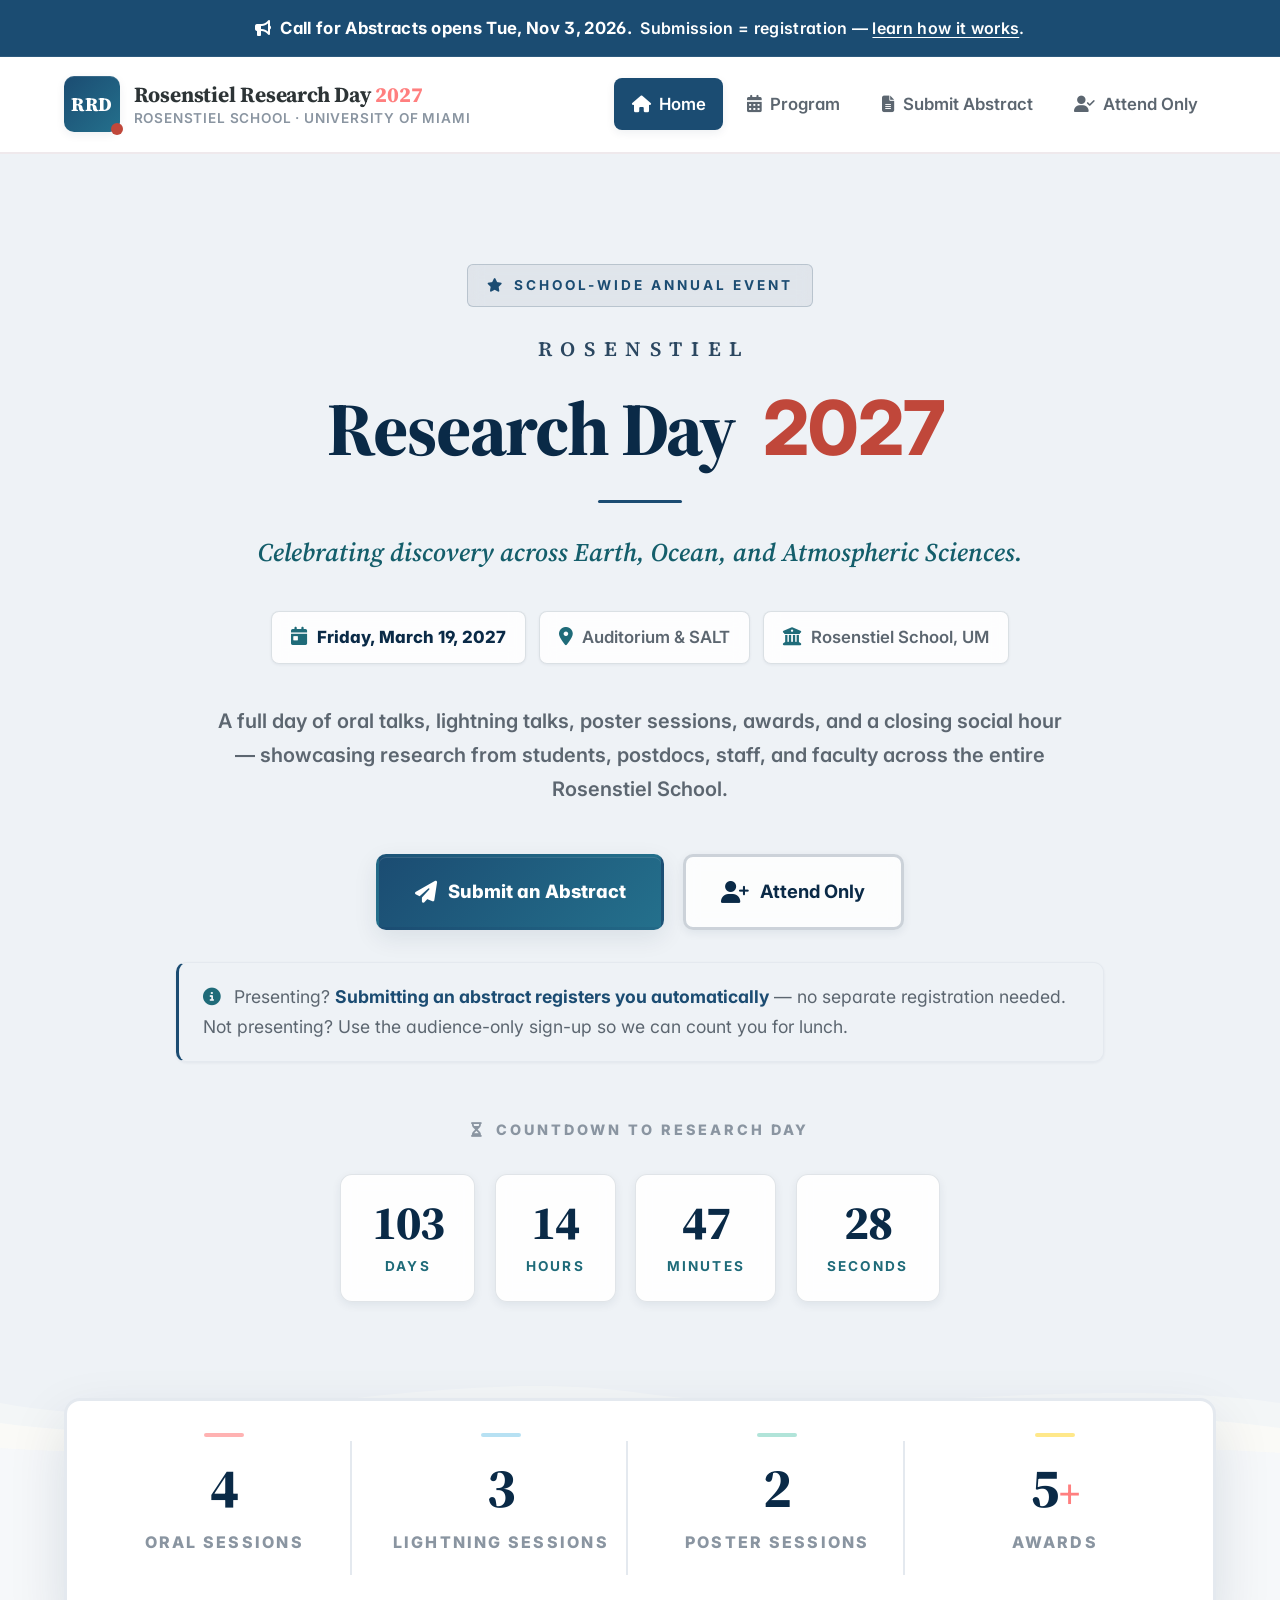
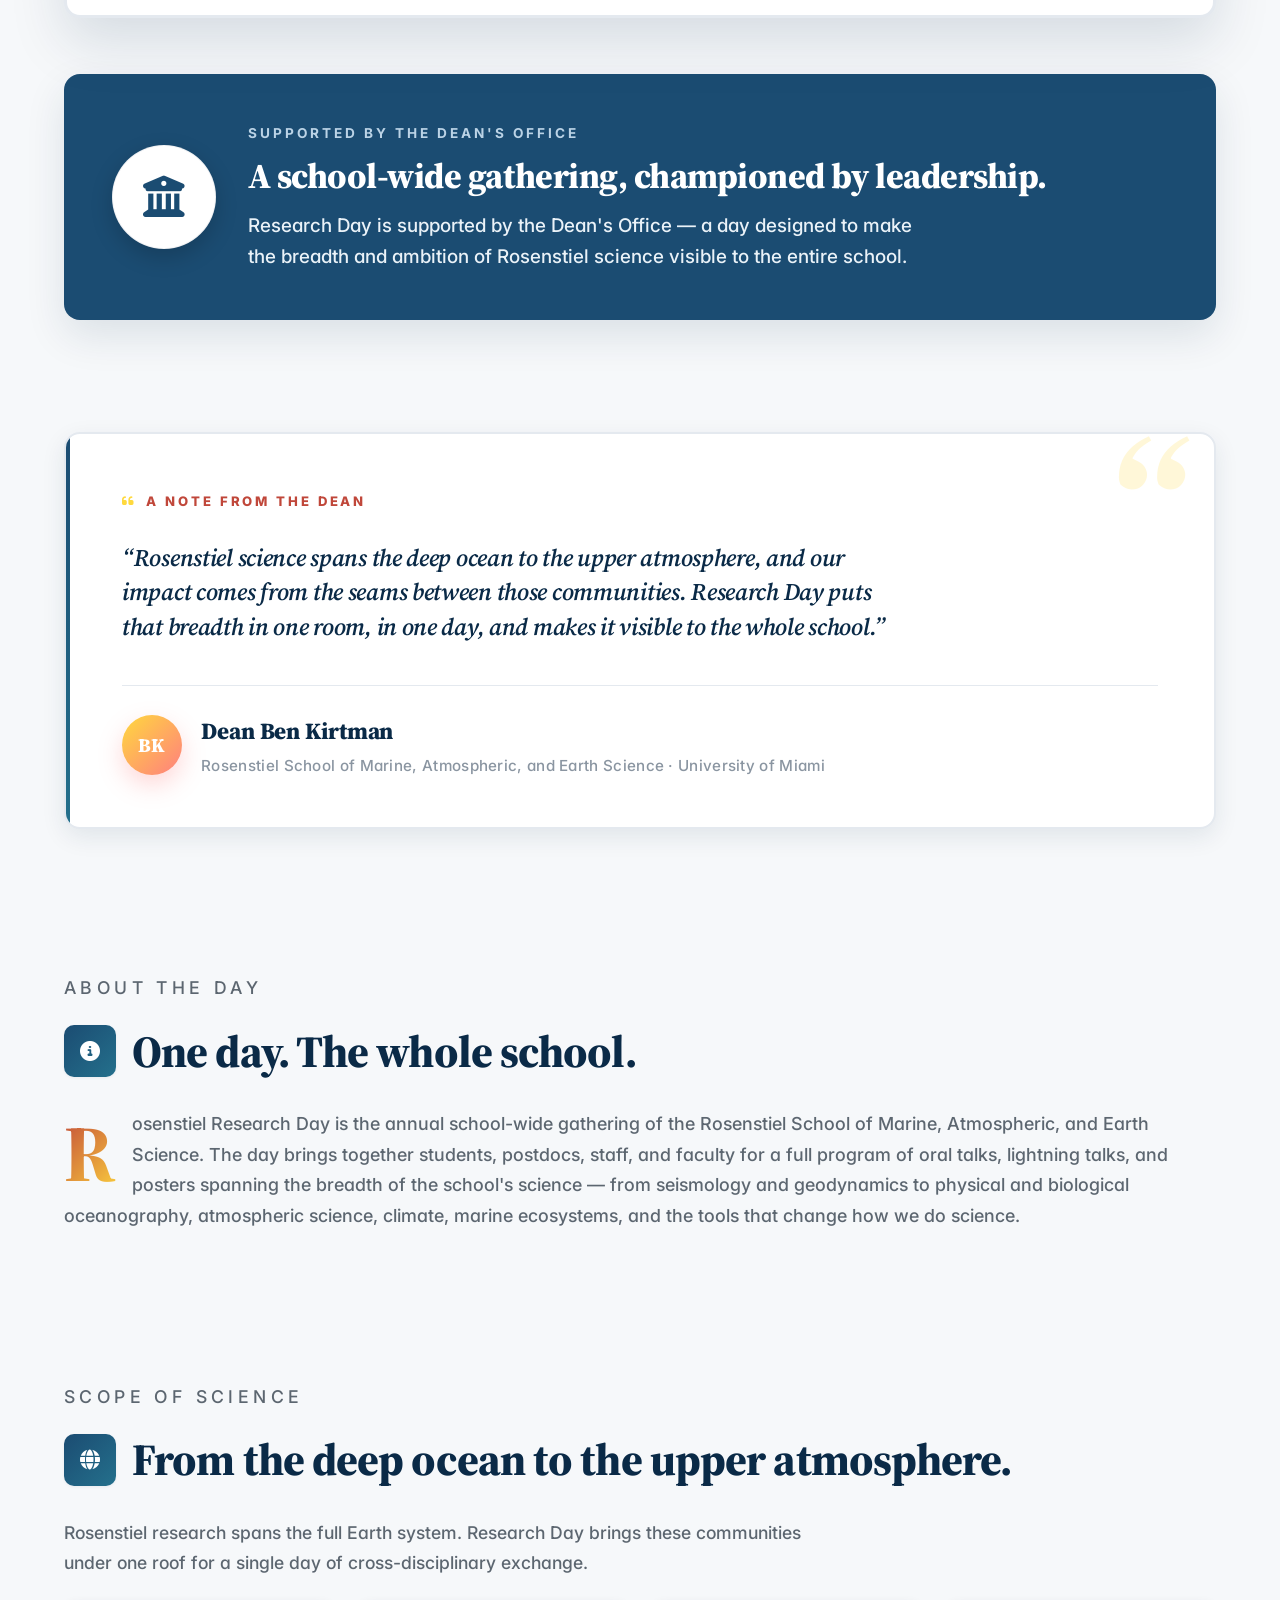
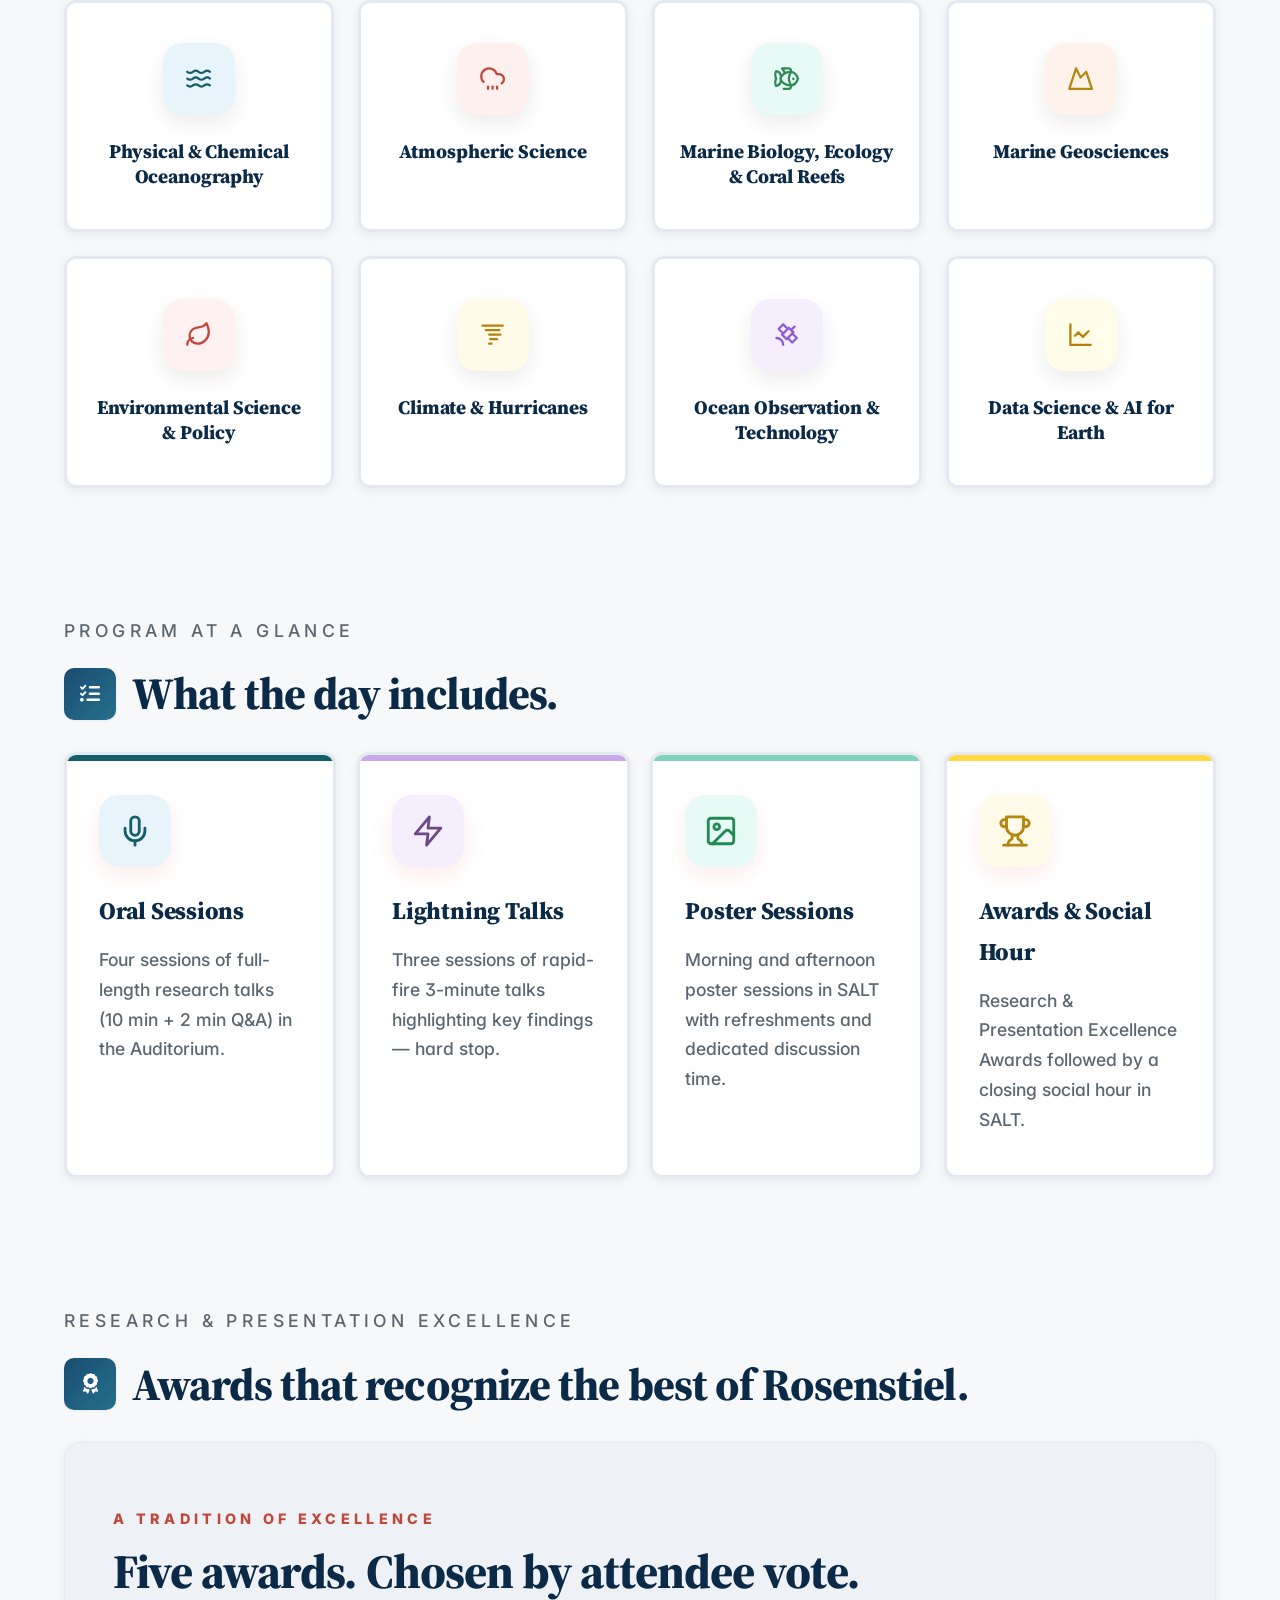
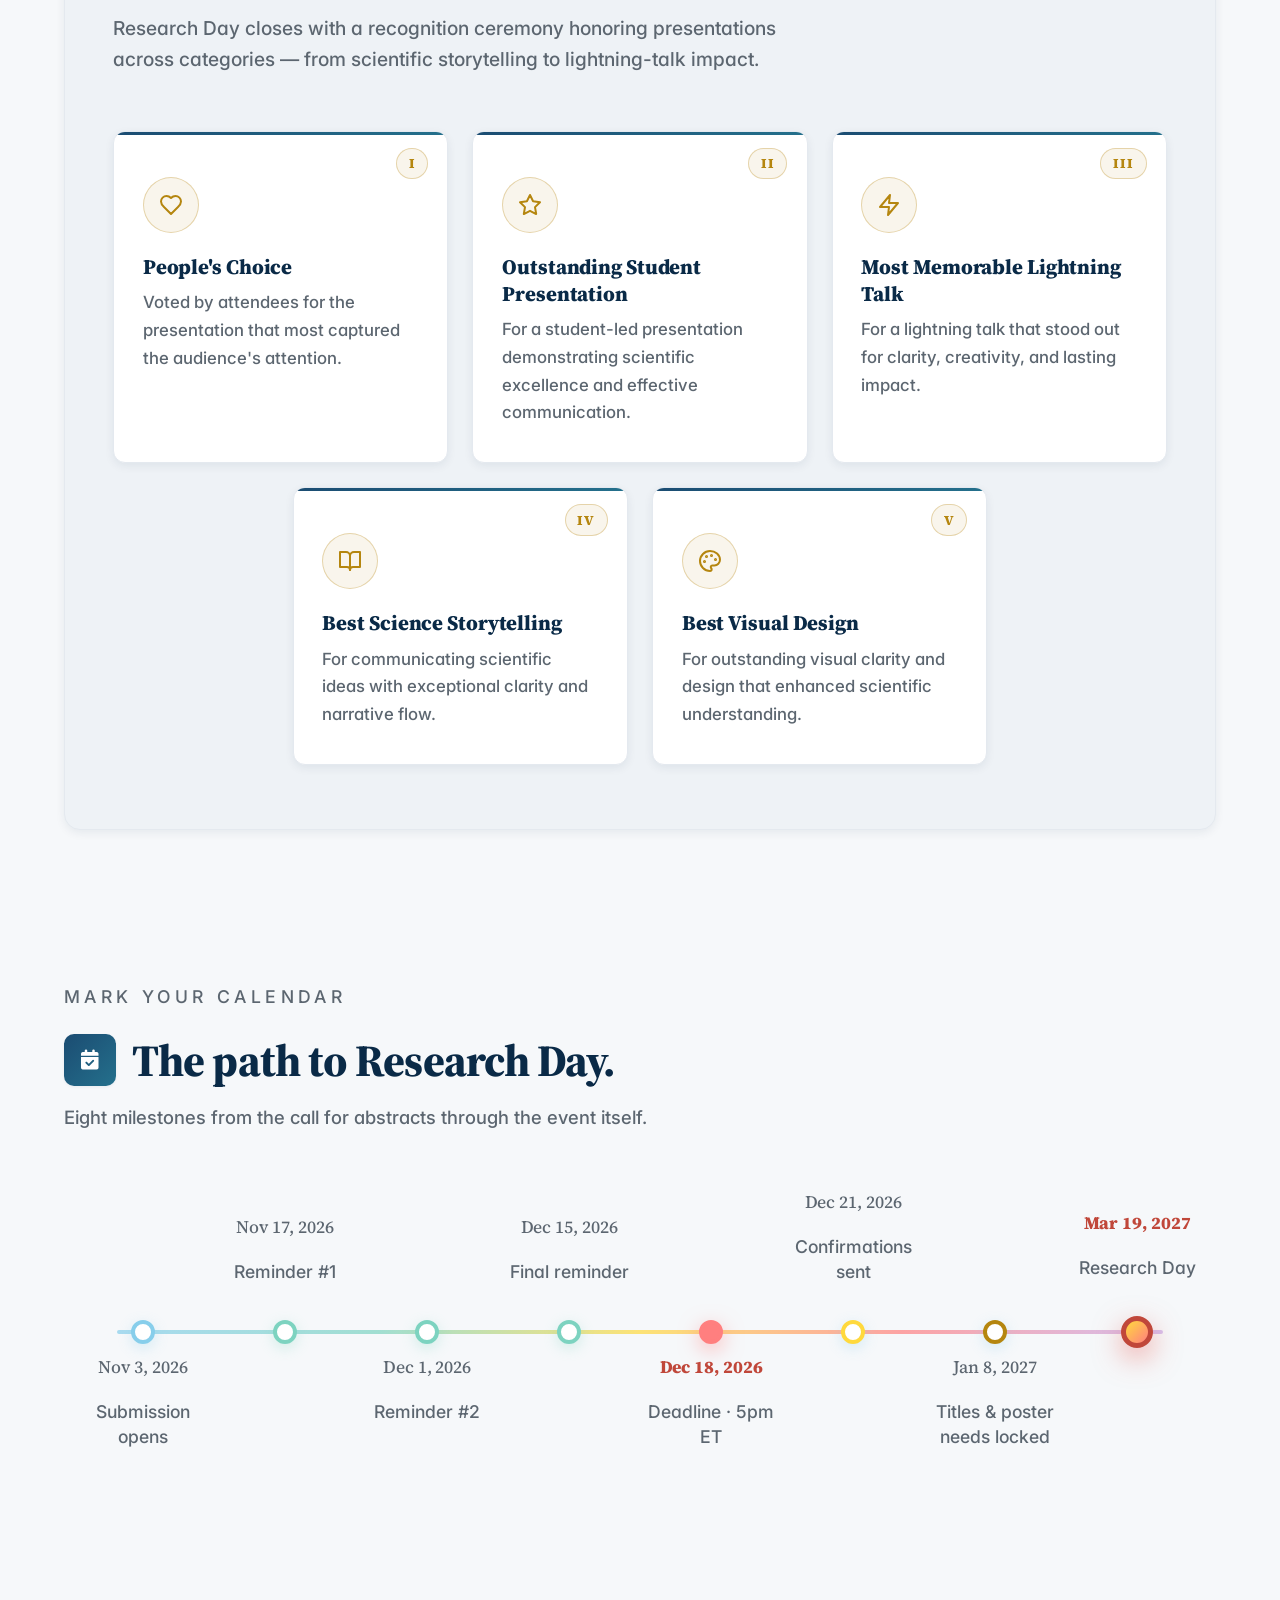
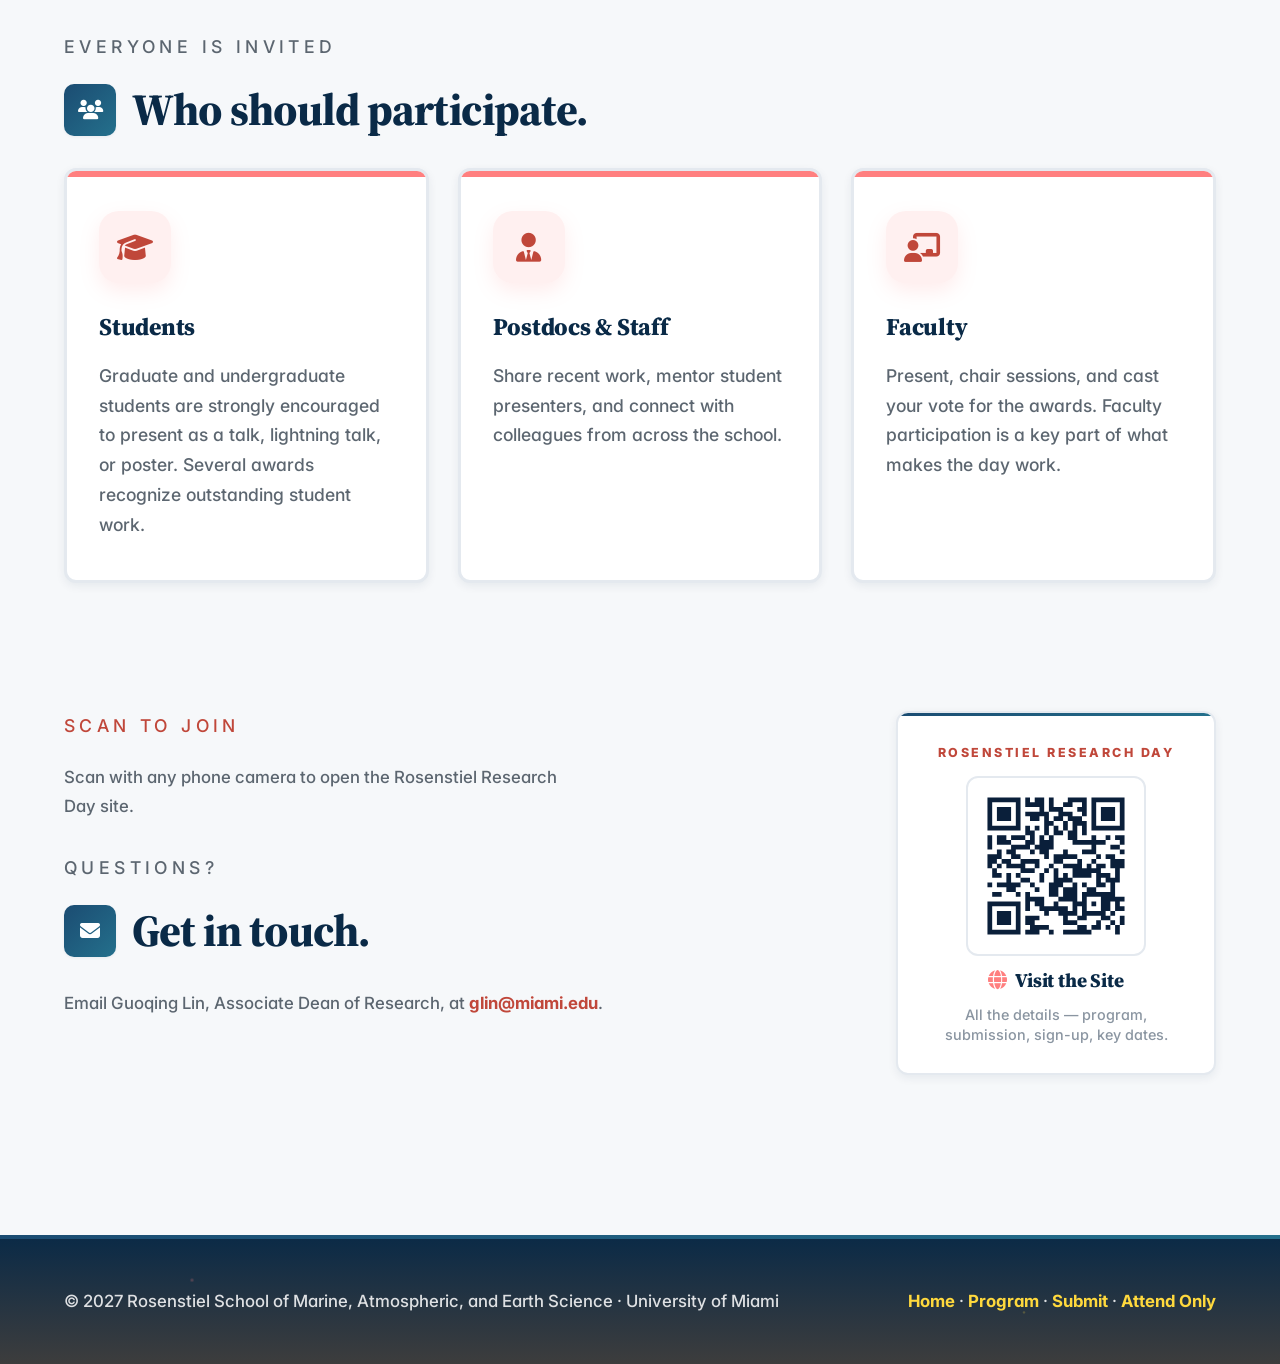
==== commit 628b1985: "Add files via upload" ====
--- a/index.html
+++ b/index.html
@@ -126,14 +126,9 @@
           <p class="dean-banner-kicker">Supported by the Dean's Office</p>
           <h2 class="dean-banner-title">A school-wide gathering, championed by leadership.</h2>
           <p class="dean-banner-sub">
-            Research Day is supported by Dean Ben Kirtman and organized by Guoqing Lin,
-            Associate Dean of Research — a day designed to make the breadth and
-            ambition of Rosenstiel science visible to the entire school.
+            Research Day is supported by the Dean's Office — a day designed to make
+            the breadth and ambition of Rosenstiel science visible to the entire school.
           </p>
-        </div>
-        <div class="dean-banner-meta">
-          <strong>Dean Ben Kirtman</strong>
-          Rosenstiel School<br>University of Miami
         </div>
       </div>
     </section>
@@ -158,9 +153,6 @@
             <span class="quote-attrib-name">Dean Ben Kirtman</span>
             <span class="quote-attrib-role">Rosenstiel School of Marine, Atmospheric, and Earth Science · University of Miami</span>
           </div>
-          <span class="quote-placeholder-note" title="Replace with approved text from the Dean's office">
-            <i class="fas fa-pen-to-square"></i> Draft — awaiting Dean's approval
-          </span>
         </div>
       </div>
     </section>
@@ -191,36 +183,36 @@
       </p>
       <div class="scope-grid">
         <div class="scope-item" data-c="ocean">
-          <div class="scope-icon"><i class="fas fa-water"></i></div>
-          <div class="scope-name">Physical Oceanography</div>
+          <div class="scope-icon"><svg viewBox="0 0 24 24" fill="none" stroke="currentColor" stroke-width="2" stroke-linecap="round" stroke-linejoin="round"><path d="M2 6c.6.5 1.2 1 2.5 1C7 7 7 5 9.5 5c2.6 0 2.4 2 5 2 2.5 0 2.5-2 5-2 1.3 0 1.9.5 2.5 1"/><path d="M2 12c.6.5 1.2 1 2.5 1 2.5 0 2.5-2 5-2 2.6 0 2.4 2 5 2 2.5 0 2.5-2 5-2 1.3 0 1.9.5 2.5 1"/><path d="M2 18c.6.5 1.2 1 2.5 1 2.5 0 2.5-2 5-2 2.6 0 2.4 2 5 2 2.5 0 2.5-2 5-2 1.3 0 1.9.5 2.5 1"/></svg></div>
+          <div class="scope-name">Physical &amp; Chemical Oceanography</div>
+        </div>
+        <div class="scope-item" data-c="atmos">
+          <div class="scope-icon"><svg viewBox="0 0 24 24" fill="none" stroke="currentColor" stroke-width="2" stroke-linecap="round" stroke-linejoin="round"><path d="M4 14.9A7 7 0 1 1 15.7 8h1.8a4.5 4.5 0 0 1 2.5 8.2"/><path d="M8 19v2"/><path d="M12 19v2"/><path d="M16 19v2"/></svg></div>
+          <div class="scope-name">Atmospheric Science</div>
         </div>
         <div class="scope-item" data-c="bio">
-          <div class="scope-icon"><i class="fas fa-fish"></i></div>
-          <div class="scope-name">Marine Biology &amp; Ecology</div>
-        </div>
-        <div class="scope-item" data-c="atmos">
-          <div class="scope-icon"><i class="fas fa-cloud-sun-rain"></i></div>
-          <div class="scope-name">Atmospheric Science</div>
+          <div class="scope-icon"><svg viewBox="0 0 24 24" fill="none" stroke="currentColor" stroke-width="2" stroke-linecap="round" stroke-linejoin="round"><path d="M6.5 12c.94-3.46 4.94-6 8.5-6 3.56 0 6.06 2.54 7 6-.94 3.47-3.44 6-7 6s-7.56-2.53-8.5-6Z"/><path d="M18 12v.5"/><path d="M16 17.93a9.77 9.77 0 0 1 0-11.86"/><path d="M7 10.67C7 8 5.58 5.97 2.73 5.5c-1 1.5-1 5 .23 6.5-1.24 1.5-1.24 5-.23 6.5C5.58 18.03 7 16 7 13.33"/><path d="M10.46 7.26C10.2 5.88 9.17 4.24 8 3h5.8a2 2 0 0 1 1.98 1.67l.23 1.4"/><path d="m16.01 17.93-.23 1.4A2 2 0 0 1 13.8 21H9.5"/></svg></div>
+          <div class="scope-name">Marine Biology, Ecology &amp; Coral Reefs</div>
+        </div>
+        <div class="scope-item" data-c="earth">
+          <div class="scope-icon"><svg viewBox="0 0 24 24" fill="none" stroke="currentColor" stroke-width="2" stroke-linecap="round" stroke-linejoin="round"><path d="m8 3 4 8 5-5 5 15H2L8 3z"/></svg></div>
+          <div class="scope-name">Marine Geosciences</div>
+        </div>
+        <div class="scope-item" data-c="policy">
+          <div class="scope-icon"><svg viewBox="0 0 24 24" fill="none" stroke="currentColor" stroke-width="2" stroke-linecap="round" stroke-linejoin="round"><path d="M11 20A7 7 0 0 1 9.8 6.1C15.5 5 17 4.48 19 2c1 2 2 4.18 2 8 0 5.5-4.78 10-10 10Z"/><path d="M2 21c0-3 1.85-5.36 5.08-6"/></svg></div>
+          <div class="scope-name">Environmental Science &amp; Policy</div>
         </div>
         <div class="scope-item" data-c="climate">
-          <div class="scope-icon"><i class="fas fa-temperature-high"></i></div>
-          <div class="scope-name">Climate &amp; Coastal Hazards</div>
-        </div>
-        <div class="scope-item" data-c="earth">
-          <div class="scope-icon"><i class="fas fa-mountain"></i></div>
-          <div class="scope-name">Seismology &amp; Geodynamics</div>
+          <div class="scope-icon"><svg viewBox="0 0 24 24" fill="none" stroke="currentColor" stroke-width="2" stroke-linecap="round" stroke-linejoin="round"><path d="M21 4H3"/><path d="M18 8H6"/><path d="M19 12H9"/><path d="M16 16h-6"/><path d="M11 20H9"/></svg></div>
+          <div class="scope-name">Climate &amp; Hurricanes</div>
         </div>
         <div class="scope-item" data-c="tech">
-          <div class="scope-icon"><i class="fas fa-satellite"></i></div>
-          <div class="scope-name">Observation &amp; Sensing</div>
+          <div class="scope-icon"><svg viewBox="0 0 24 24" fill="none" stroke="currentColor" stroke-width="2" stroke-linecap="round" stroke-linejoin="round"><path d="M13 7 9 3 5 7l4 4"/><path d="m17 11 4 4-4 4-4-4"/><path d="m8 12 4 4 6-6-4-4Z"/><path d="m16 8 3-3"/><path d="M9 21a6 6 0 0 0-6-6"/></svg></div>
+          <div class="scope-name">Ocean Observation &amp; Technology</div>
         </div>
         <div class="scope-item" data-c="data">
-          <div class="scope-icon"><i class="fas fa-chart-line"></i></div>
+          <div class="scope-icon"><svg viewBox="0 0 24 24" fill="none" stroke="currentColor" stroke-width="2" stroke-linecap="round" stroke-linejoin="round"><path d="M3 3v18h18"/><path d="m19 9-5 5-4-4-3 3"/></svg></div>
           <div class="scope-name">Data Science &amp; AI for Earth</div>
-        </div>
-        <div class="scope-item" data-c="policy">
-          <div class="scope-icon"><i class="fas fa-handshake"></i></div>
-          <div class="scope-name">Policy &amp; Outreach</div>
         </div>
       </div>
     </section>
@@ -231,22 +223,22 @@
       <h2><span class="section-icon" style="background:linear-gradient(135deg,var(--mid),var(--reef))"><i class="fas fa-list-check"></i></span> What the day includes.</h2>
       <div class="cards cards-4">
         <div class="card card-oral">
-          <div class="card-icon"><i class="fas fa-microphone"></i></div>
+          <div class="card-icon"><svg viewBox="0 0 24 24" fill="none" stroke="currentColor" stroke-width="2" stroke-linecap="round" stroke-linejoin="round"><path d="M12 2a3 3 0 0 0-3 3v7a3 3 0 0 0 6 0V5a3 3 0 0 0-3-3Z"/><path d="M19 10v2a7 7 0 0 1-14 0v-2"/><line x1="12" x2="12" y1="19" y2="22"/></svg></div>
           <h3>Oral Sessions</h3>
           <p>Four sessions of full-length research talks (10 min + 2 min Q&amp;A) in the Auditorium.</p>
         </div>
         <div class="card card-lightning">
-          <div class="card-icon"><i class="fas fa-bolt"></i></div>
+          <div class="card-icon"><svg viewBox="0 0 24 24" fill="none" stroke="currentColor" stroke-width="2" stroke-linecap="round" stroke-linejoin="round"><polygon points="13 2 3 14 12 14 11 22 21 10 12 10 13 2"/></svg></div>
           <h3>Lightning Talks</h3>
           <p>Three sessions of rapid-fire 3-minute talks highlighting key findings — hard stop.</p>
         </div>
         <div class="card card-poster">
-          <div class="card-icon"><i class="fas fa-image"></i></div>
+          <div class="card-icon"><svg viewBox="0 0 24 24" fill="none" stroke="currentColor" stroke-width="2" stroke-linecap="round" stroke-linejoin="round"><rect width="18" height="18" x="3" y="3" rx="2" ry="2"/><circle cx="9" cy="9" r="2"/><path d="m21 15-3.086-3.086a2 2 0 0 0-2.828 0L6 21"/></svg></div>
           <h3>Poster Sessions</h3>
           <p>Morning and afternoon poster sessions in SALT with refreshments and dedicated discussion time.</p>
         </div>
         <div class="card card-social">
-          <div class="card-icon"><i class="fas fa-trophy"></i></div>
+          <div class="card-icon"><svg viewBox="0 0 24 24" fill="none" stroke="currentColor" stroke-width="2" stroke-linecap="round" stroke-linejoin="round"><path d="M6 9H4.5a2.5 2.5 0 0 1 0-5H6"/><path d="M18 9h1.5a2.5 2.5 0 0 0 0-5H18"/><path d="M4 22h16"/><path d="M10 14.66V17c0 .55-.47.98-.97 1.21C7.85 18.75 7 20.24 7 22"/><path d="M14 14.66V17c0 .55.47.98.97 1.21C16.15 18.75 17 20.24 17 22"/><path d="M18 2H6v7a6 6 0 0 0 12 0V2Z"/></svg></div>
           <h3>Awards &amp; Social Hour</h3>
           <p>Research &amp; Presentation Excellence Awards followed by a closing social hour in SALT.</p>
         </div>
@@ -261,7 +253,7 @@
       <div class="awards-wall">
         <div class="awards-wall-header">
           <p class="awards-wall-kicker">A Tradition of Excellence</p>
-          <h3 class="awards-wall-title">Five awards. Voted by your peers and a faculty panel.</h3>
+          <h3 class="awards-wall-title">Five awards. Chosen by attendee vote.</h3>
           <p class="awards-wall-sub">
             Research Day closes with a recognition ceremony honoring presentations
             across categories — from scientific storytelling to lightning-talk impact.
@@ -269,27 +261,27 @@
         </div>
         <div class="awards-grid">
           <div class="award-card">
-            <div class="award-icon"><i class="fas fa-heart"></i></div>
+            <div class="award-icon"><svg viewBox="0 0 24 24" fill="none" stroke="currentColor" stroke-width="2" stroke-linecap="round" stroke-linejoin="round"><path d="M19 14c1.49-1.46 3-3.21 3-5.5A5.5 5.5 0 0 0 16.5 3c-1.76 0-3 .5-4.5 2-1.5-1.5-2.74-2-4.5-2A5.5 5.5 0 0 0 2 8.5c0 2.3 1.5 4.05 3 5.5l7 7Z"/></svg></div>
             <h4 class="award-name">People's Choice</h4>
             <p class="award-desc">Voted by attendees for the presentation that most captured the audience's attention.</p>
           </div>
           <div class="award-card">
-            <div class="award-icon"><i class="fas fa-star"></i></div>
+            <div class="award-icon"><svg viewBox="0 0 24 24" fill="none" stroke="currentColor" stroke-width="2" stroke-linecap="round" stroke-linejoin="round"><polygon points="12 2 15.09 8.26 22 9.27 17 14.14 18.18 21.02 12 17.77 5.82 21.02 7 14.14 2 9.27 8.91 8.26 12 2"/></svg></div>
             <h4 class="award-name">Outstanding Student Presentation</h4>
             <p class="award-desc">For a student-led presentation demonstrating scientific excellence and effective communication.</p>
           </div>
           <div class="award-card">
-            <div class="award-icon"><i class="fas fa-bolt"></i></div>
+            <div class="award-icon"><svg viewBox="0 0 24 24" fill="none" stroke="currentColor" stroke-width="2" stroke-linecap="round" stroke-linejoin="round"><polygon points="13 2 3 14 12 14 11 22 21 10 12 10 13 2"/></svg></div>
             <h4 class="award-name">Most Memorable Lightning Talk</h4>
             <p class="award-desc">For a lightning talk that stood out for clarity, creativity, and lasting impact.</p>
           </div>
           <div class="award-card">
-            <div class="award-icon"><i class="fas fa-book-open"></i></div>
+            <div class="award-icon"><svg viewBox="0 0 24 24" fill="none" stroke="currentColor" stroke-width="2" stroke-linecap="round" stroke-linejoin="round"><path d="M2 3h6a4 4 0 0 1 4 4v14a3 3 0 0 0-3-3H2z"/><path d="M22 3h-6a4 4 0 0 0-4 4v14a3 3 0 0 1 3-3h7z"/></svg></div>
             <h4 class="award-name">Best Science Storytelling</h4>
             <p class="award-desc">For communicating scientific ideas with exceptional clarity and narrative flow.</p>
           </div>
           <div class="award-card">
-            <div class="award-icon"><i class="fas fa-palette"></i></div>
+            <div class="award-icon"><svg viewBox="0 0 24 24" fill="none" stroke="currentColor" stroke-width="2" stroke-linecap="round" stroke-linejoin="round"><circle cx="13.5" cy="6.5" r=".5" fill="currentColor"/><circle cx="17.5" cy="10.5" r=".5" fill="currentColor"/><circle cx="8.5" cy="7.5" r=".5" fill="currentColor"/><circle cx="6.5" cy="12.5" r=".5" fill="currentColor"/><path d="M12 2C6.5 2 2 6.5 2 12s4.5 10 10 10c.926 0 1.648-.746 1.648-1.688 0-.437-.18-.835-.437-1.125-.29-.289-.438-.652-.438-1.125a1.64 1.64 0 0 1 1.668-1.668h1.996c3.051 0 5.555-2.503 5.555-5.554C21.965 6.012 17.461 2 12 2z"/></svg></div>
             <h4 class="award-name">Best Visual Design</h4>
             <p class="award-desc">For outstanding visual clarity and design that enhanced scientific understanding.</p>
           </div>
@@ -398,7 +390,7 @@
         <div class="card">
           <div class="card-icon"><i class="fas fa-chalkboard-user"></i></div>
           <h3>Faculty</h3>
-          <p>Present, judge awards, and chair sessions. Faculty participation is a key part of what makes the day work.</p>
+          <p>Present, chair sessions, and cast your vote for the awards. Faculty participation is a key part of what makes the day work.</p>
         </div>
       </div>
     </section>
--- a/styles.css
+++ b/styles.css
@@ -37,36 +37,41 @@
   --kelp:           var(--coral);
   --lightning:      var(--sun);
 
-  --deep-navy:      #2D3436;
-  --deep-teal:      #1A7A7A;
-  --deep-coral:     #E74C3C;
-  --deep-gold:      #D4A017;
-  --deep-purple:    #8E44AD;
-  --deep-green:     #27AE60;
-
-  --bg:             #FFFDF9;
-  --bg-warm:        #FFF8F0;
+  --deep-navy:      #0A2A47;
+  --deep-teal:      #145E6B;
+  --deep-coral:     #C0473A;
+  --deep-gold:      #B5860F;
+  --deep-purple:    #6C4A86;
+  --deep-green:     #1F8A53;
+
+  /* Serious structural anchors (used for header, primary buttons, accents) */
+  --brand:          #1B4C72;
+  --brand-2:        #1F6B79;
+  --brand-grad:     linear-gradient(135deg, #1B4C72 0%, #24708C 100%);
+
+  --bg:             #F6F8FA;
+  --bg-warm:        #EEF2F6;
   --surface-white:  #FFFFFF;
   --ink:            #2D3436;
-  --ink-soft:       #636E72;
-  --muted:          #95A5A6;
-  --line:           #F0E6DD;
-  --line-warm:      #F5E6D3;
+  --ink-soft:       #5C6670;
+  --muted:          #8A95A1;
+  --line:           #E4E9EF;
+  --line-warm:      #E4E9EF;
 
   --font-display: "Source Serif 4", "Source Serif Pro", "Iowan Old Style", "Palatino Linotype", Palatino, Georgia, serif;
   --font-title:   "Fraunces", "Iowan Old Style", "Palatino Linotype", Palatino, Georgia, serif;
   --font-sans:    "Inter", -apple-system, BlinkMacSystemFont, "Segoe UI", Roboto, "Helvetica Neue", Arial, sans-serif;
 
-  --radius-lg: 28px;
-  --radius:    20px;
-  --radius-sm: 16px;
+  --radius-lg: 16px;
+  --radius:    12px;
+  --radius-sm: 10px;
   --container-w: 1200px;
 
-  --shadow-xs: 0 2px 8px rgba(255, 127, 127, 0.06);
-  --shadow-sm: 0 4px 16px rgba(255, 127, 127, 0.08);
-  --shadow-md: 0 12px 32px rgba(255, 127, 127, 0.12);
-  --shadow-lg: 0 20px 50px rgba(255, 127, 127, 0.15);
-  --shadow-xl: 0 30px 70px rgba(255, 127, 127, 0.18);
+  --shadow-xs: 0 1px 3px rgba(10, 42, 71, 0.06);
+  --shadow-sm: 0 3px 10px rgba(10, 42, 71, 0.07);
+  --shadow-md: 0 8px 24px rgba(10, 42, 71, 0.09);
+  --shadow-lg: 0 16px 40px rgba(10, 42, 71, 0.11);
+  --shadow-xl: 0 24px 56px rgba(10, 42, 71, 0.13);
 }
 
 * { box-sizing: border-box; }
@@ -87,20 +92,20 @@
 img, svg { max-width: 100%; display: block; }
 
 .topbar {
-  background: linear-gradient(135deg, var(--coral) 0%, var(--peach) 50%, var(--sun) 100%);
+  background: var(--brand);
   color: #fff;
-  font-size: 1.05rem;
+  font-size: 1rem;
   letter-spacing: 0.02em;
   text-align: center;
-  padding: 1rem 1.2rem;
+  padding: 0.85rem 1.2rem;
   position: relative;
   overflow: hidden;
-  font-weight: 700;
-  text-shadow: 0 1px 2px rgba(0,0,0,0.15);
-}
-.topbar strong { color: #fff; font-weight: 800; font-size: 1.15rem; }
-.topbar a { color: #fff; text-decoration: underline; text-underline-offset: 3px; font-weight: 700; }
-.topbar a:hover { color: var(--lemon-light); }
+  font-weight: 600;
+  border-bottom: 1px solid rgba(255,255,255,0.08);
+}
+.topbar strong { color: #fff; font-weight: 700; font-size: 1.05rem; }
+.topbar a { color: #fff; text-decoration: underline; text-underline-offset: 3px; font-weight: 600; }
+.topbar a:hover { color: var(--sun); }
 
 .site-header {
   background: rgba(255, 255, 255, 0.95);
@@ -132,25 +137,24 @@
   place-items: center;
   width: 56px;
   height: 56px;
-  background: linear-gradient(135deg, var(--coral) 0%, var(--sun) 100%);
+  background: var(--brand-grad);
   color: #fff;
   font-family: var(--font-display);
   font-weight: 800;
   font-size: 1.2rem;
   letter-spacing: 0.03em;
-  border-radius: 18px;
-  position: relative;
-  box-shadow: 0 8px 24px rgba(255, 127, 127, 0.4), inset 0 1px 0 rgba(255,255,255,0.3);
+  border-radius: 10px;
+  position: relative;
+  box-shadow: var(--shadow-sm), inset 0 1px 0 rgba(255,255,255,0.12);
 }
 .brand-mark::after {
   content: "";
   position: absolute;
-  inset: auto -4px -4px auto;
-  width: 18px;
-  height: 18px;
-  background: var(--sun);
+  inset: auto -3px -3px auto;
+  width: 12px;
+  height: 12px;
+  background: var(--deep-coral);
   border-radius: 50%;
-  box-shadow: 0 2px 8px rgba(255, 217, 61, 0.5);
 }
 .brand-text {
   font-family: var(--font-display);
@@ -180,66 +184,34 @@
   color: var(--ink-soft);
   text-decoration: none;
   font-size: 1.05rem;
-  font-weight: 700;
-  padding: 0.75rem 1.2rem;
-  border-radius: 14px;
+  font-weight: 600;
+  padding: 0.7rem 1.1rem;
+  border-radius: 8px;
   transition: all 150ms ease;
   display: inline-flex;
   align-items: center;
   gap: 0.5rem;
 }
 .site-nav a:hover {
-  color: var(--deep-coral);
-  background: var(--coral-light);
-  transform: translateY(-2px);
+  color: var(--brand);
+  background: rgba(10, 42, 71, 0.06);
 }
 .site-nav a.active {
   color: #fff;
-  background: linear-gradient(135deg, var(--coral), var(--peach));
-  box-shadow: 0 8px 24px rgba(255, 127, 127, 0.4);
+  background: var(--brand);
+  box-shadow: var(--shadow-sm);
 }
 .site-nav a.active i { color: #fff; }
 
 .hero {
   position: relative;
-  background:
-    radial-gradient(900px 500px at 80% 10%, rgba(255, 154, 162, 0.25), transparent 60%),
-    radial-gradient(800px 600px at 10% 90%, rgba(135, 206, 235, 0.2), transparent 60%),
-    radial-gradient(600px 400px at 50% 50%, rgba(255, 217, 61, 0.15), transparent 60%),
-    linear-gradient(180deg, var(--sky-light) 0%, var(--bg) 40%, var(--sun-light) 80%, var(--peach-light) 100%);
+  background: var(--bg-warm);
   color: var(--ink);
   overflow: hidden;
   isolation: isolate;
 }
-.hero::before {
-  content: "";
-  position: absolute;
-  inset: 0;
-  background-image:
-    radial-gradient(4px 4px at 12% 18%, rgba(255, 127, 127, 0.5), transparent 60%),
-    radial-gradient(3px 3px at 27% 62%, rgba(135, 206, 235, 0.6), transparent 60%),
-    radial-gradient(4px 4px at 48% 33%, rgba(255, 217, 61, 0.5), transparent 60%),
-    radial-gradient(3px 3px at 71% 76%, rgba(200, 168, 233, 0.5), transparent 60%),
-    radial-gradient(4px 4px at 84% 22%, rgba(125, 211, 192, 0.5), transparent 60%),
-    radial-gradient(3px 3px at 92% 55%, rgba(255, 184, 150, 0.5), transparent 60%),
-    radial-gradient(3px 3px at 58% 88%, rgba(135, 206, 235, 0.5), transparent 60%);
-  z-index: 0;
-  pointer-events: none;
-}
-.hero::after {
-  content: "";
-  position: absolute;
-  right: -10%;
-  top: -20%;
-  width: 600px;
-  height: 600px;
-  background: radial-gradient(circle, rgba(255, 217, 61, 0.3), transparent 70%);
-  border-radius: 50%;
-  filter: blur(20px);
-  z-index: 0;
-  pointer-events: none;
-  animation: drift 26s ease-in-out infinite alternate;
-}
+.hero::before,
+.hero::after { display: none; }
 @keyframes drift {
   from { transform: translate(0,0) scale(1); }
   to   { transform: translate(-60px, 40px) scale(1.08); }
@@ -268,13 +240,13 @@
   gap: 0.6rem;
   text-transform: uppercase;
   letter-spacing: 0.22em;
-  font-size: 0.9rem;
-  font-weight: 800;
-  color: var(--deep-coral);
-  background: rgba(255, 127, 127, 0.12);
-  border: 2px solid rgba(255, 127, 127, 0.25);
-  padding: 0.65rem 1.3rem;
-  border-radius: 999px;
+  font-size: 0.85rem;
+  font-weight: 700;
+  color: var(--brand);
+  background: rgba(10, 42, 71, 0.06);
+  border: 1px solid rgba(10, 42, 71, 0.18);
+  padding: 0.55rem 1.2rem;
+  border-radius: 6px;
   margin: 0 0 2rem;
   backdrop-filter: blur(8px);
 }
@@ -289,7 +261,7 @@
   text-wrap: balance;
 }
 .hero h1 .accent {
-  background: linear-gradient(90deg, var(--coral) 0%, var(--peach) 50%, var(--sun) 100%);
+  background: linear-gradient(90deg, var(--brand) 0%, var(--brand-2) 100%);
   -webkit-background-clip: text;
   background-clip: text;
   -webkit-text-fill-color: transparent;
@@ -322,18 +294,18 @@
   display: inline-flex;
   align-items: baseline;
   flex-wrap: wrap;
-  gap: 0.4em;
+  gap: 0.22em;
   margin: 0.2rem 0 0;
   justify-content: center;
 }
 .hero h1.hero-title .ht-event {
-  font-family: var(--font-title);
+  font-family: var(--font-display);
   font-weight: 800;
   font-style: normal;
-  font-size: clamp(2.5rem, 6vw, 5rem);
+  font-size: clamp(2.5rem, 5.9vw, 4.9rem);
   line-height: 1.05;
   letter-spacing: -0.025em;
-  font-variation-settings: "opsz" 144;
+  font-variation-settings: "opsz" 60;
   background: none;
   -webkit-background-clip: border-box;
   background-clip: border-box;
@@ -348,22 +320,25 @@
 }
 .hero h1.hero-title .ht-event::before { display: none; }
 .hero h1.hero-title .ht-year {
-  font-family: var(--font-title);
+  font-family: var(--font-sans);
   font-weight: 800;
   font-style: normal;
-  font-size: clamp(2.5rem, 6vw, 5rem);
+  font-size: clamp(2.5rem, 5.9vw, 4.9rem);
   line-height: 1.05;
   letter-spacing: -0.01em;
   color: var(--deep-coral);
-  font-variation-settings: "opsz" 144;
-  position: relative;
+  position: relative;
+  display: inline-block;
+  padding: 0 0.1em;
+  overflow: visible;
+  vertical-align: baseline;
 }
 .hero h1.hero-title .ht-year::after { display: none; }
 .hero h1.hero-title .ht-rule {
   display: block;
-  width: 100px;
-  height: 4px;
-  background: linear-gradient(90deg, var(--coral), var(--sun));
+  width: 84px;
+  height: 3px;
+  background: var(--brand);
   border-radius: 2px;
   margin: 1.8rem 0 0;
 }
@@ -399,16 +374,16 @@
   align-items: center;
   gap: 0.6rem;
   background: rgba(255, 255, 255, 0.85);
-  border: 2px solid rgba(255, 127, 127, 0.15);
-  padding: 0.85rem 1.3rem;
-  border-radius: 999px;
-  font-size: 1.1rem;
+  border: 1px solid rgba(10, 42, 71, 0.14);
+  padding: 0.7rem 1.2rem;
+  border-radius: 8px;
+  font-size: 1.05rem;
   color: var(--ink-soft);
   backdrop-filter: blur(8px);
-  font-weight: 700;
+  font-weight: 600;
   box-shadow: var(--shadow-xs);
 }
-.hero-meta-item i { color: var(--coral); font-size: 1.2rem; }
+.hero-meta-item i { color: var(--brand-2); font-size: 1.15rem; }
 .hero-meta-item strong { color: var(--deep-navy); font-weight: 800; }
 
 .hero .lede {
@@ -436,15 +411,16 @@
   font-size: 1.1rem;
   color: var(--ink-soft);
   line-height: 1.7;
-  background: linear-gradient(135deg, var(--sun-light), var(--peach-light));
-  padding: 1.3rem 1.5rem;
+  background: var(--bg-warm);
+  padding: 1.2rem 1.5rem;
   border-radius: var(--radius-sm);
-  border-left: 5px solid var(--sun);
+  border: 1px solid var(--line-warm);
+  border-left: 3px solid var(--brand);
   text-wrap: pretty;
   box-shadow: var(--shadow-xs);
 }
-.cta-note strong { color: var(--deep-coral); }
-.cta-note i { color: var(--sun); margin-right: 0.5rem; }
+.cta-note strong { color: var(--brand); }
+.cta-note i { color: var(--brand-2); margin-right: 0.5rem; }
 
 .countdown {
   display: flex;
@@ -465,19 +441,19 @@
 }
 .countdown-cell {
   background: rgba(255, 255, 255, 0.9);
-  border: 3px solid rgba(255, 127, 127, 0.15);
+  border: 1px solid rgba(10, 42, 71, 0.12);
   border-radius: var(--radius);
-  padding: 1.5rem 2rem;
+  padding: 1.4rem 1.9rem;
   min-width: 110px;
   text-align: center;
   backdrop-filter: blur(8px);
   transition: transform 200ms ease, box-shadow 200ms ease;
   box-shadow: var(--shadow-sm);
 }
-.countdown-cell:hover { 
-  transform: translateY(-6px); 
+.countdown-cell:hover {
+  transform: translateY(-2px);
   box-shadow: var(--shadow-md);
-  border-color: var(--coral);
+  border-color: var(--brand-2);
 }
 .countdown-num {
   display: block;
@@ -492,10 +468,10 @@
 .countdown-unit {
   display: block;
   font-size: 0.85rem;
-  font-weight: 800;
+  font-weight: 700;
   text-transform: uppercase;
   letter-spacing: 0.16em;
-  color: var(--coral);
+  color: var(--brand-2);
   margin-top: 0.6rem;
 }
 
@@ -527,26 +503,25 @@
 }
 .btn i { font-size: 1.2em; }
 .btn-primary {
-  background: linear-gradient(135deg, var(--coral) 0%, var(--peach) 50%, var(--sun) 100%);
+  background: var(--brand-grad);
   color: #fff;
-  box-shadow: 0 12px 35px rgba(255, 127, 127, 0.45), inset 0 1px 0 rgba(255,255,255,0.3);
-  text-shadow: 0 1px 2px rgba(0,0,0,0.15);
+  box-shadow: var(--shadow-md), inset 0 1px 0 rgba(255,255,255,0.12);
 }
 .btn-primary:hover {
-  transform: translateY(-5px);
-  box-shadow: 0 20px 50px rgba(255, 127, 127, 0.6), inset 0 1px 0 rgba(255,255,255,0.35);
+  transform: translateY(-2px);
+  box-shadow: var(--shadow-lg), inset 0 1px 0 rgba(255,255,255,0.14);
 }
 .btn-secondary {
   background: rgba(255, 255, 255, 0.8);
   color: var(--deep-navy);
-  border-color: rgba(255, 127, 127, 0.2);
+  border-color: rgba(10, 42, 71, 0.2);
   backdrop-filter: blur(8px);
-  font-weight: 800;
+  font-weight: 700;
 }
 .btn-secondary:hover {
   background: rgba(255, 255, 255, 0.95);
-  border-color: var(--coral);
-  transform: translateY(-5px);
+  border-color: var(--brand);
+  transform: translateY(-2px);
   box-shadow: var(--shadow-md);
 }
 .btn-light {
@@ -556,9 +531,9 @@
   box-shadow: var(--shadow-sm);
 }
 .btn-light:hover {
-  background: var(--coral-light);
-  color: var(--deep-coral);
-  transform: translateY(-4px);
+  background: var(--bg-warm);
+  color: var(--brand);
+  transform: translateY(-2px);
   box-shadow: var(--shadow-md);
 }
 .btn:active { transform: translateY(0); }
@@ -661,13 +636,13 @@
   gap: 0.6rem;
   text-transform: uppercase;
   letter-spacing: 0.2em;
-  font-size: 0.85rem;
-  font-weight: 800;
-  color: var(--deep-coral);
-  background: rgba(255, 127, 127, 0.12);
-  border: 2px solid rgba(255, 127, 127, 0.25);
-  padding: 0.6rem 1.2rem;
-  border-radius: 999px;
+  font-size: 0.82rem;
+  font-weight: 700;
+  color: var(--brand);
+  background: rgba(10, 42, 71, 0.06);
+  border: 1px solid rgba(10, 42, 71, 0.18);
+  padding: 0.5rem 1.1rem;
+  border-radius: 6px;
   margin: 0 0 1.5rem;
 }
 .page-header .lede {
@@ -701,15 +676,17 @@
   line-height: 1.15;
 }
 .section h2 .section-icon {
-  width: 60px;
-  height: 60px;
+  width: 52px;
+  height: 52px;
   display: grid;
   place-items: center;
-  border-radius: 16px;
-  font-size: 1.4rem;
+  border-radius: 10px;
+  font-size: 1.25rem;
   color: #fff;
-  box-shadow: var(--shadow-sm);
+  box-shadow: var(--shadow-xs);
   flex-shrink: 0;
+  /* Unified, serious tone — overrides the per-section inline gradients */
+  background: var(--brand-grad) !important;
 }
 .section h3 {
   font-family: var(--font-display);
@@ -732,57 +709,41 @@
 }
 
 .dean-banner {
-  background: linear-gradient(135deg, var(--coral) 0%, var(--peach) 40%, var(--sun) 80%, var(--mint) 100%);
+  background: var(--brand);
   color: #fff;
-  padding: 3.5rem 3rem;
+  padding: 3rem 3rem;
   border-radius: var(--radius-lg);
   display: grid;
-  grid-template-columns: auto 1fr auto;
-  gap: 2.5rem;
+  grid-template-columns: auto 1fr;
+  gap: 2rem;
   align-items: center;
   position: relative;
   overflow: hidden;
   box-shadow: var(--shadow-lg);
   margin: 1rem 0;
 }
-.dean-banner::before {
-  content: "";
-  position: absolute;
-  right: -80px; top: -80px;
-  width: 300px; height: 300px;
-  background: radial-gradient(circle, rgba(255, 255, 255, 0.3), transparent 70%);
+.dean-banner::before,
+.dean-banner::after { display: none; }
+.dean-seal {
+  width: 104px; height: 104px;
   border-radius: 50%;
-  pointer-events: none;
-}
-.dean-banner::after {
-  content: "";
-  position: absolute;
-  left: -60px; bottom: -80px;
-  width: 250px; height: 250px;
-  background: radial-gradient(circle, rgba(255, 255, 255, 0.25), transparent 70%);
-  border-radius: 50%;
-  pointer-events: none;
-}
-.dean-seal {
-  width: 120px; height: 120px;
-  border-radius: 50%;
-  background: linear-gradient(135deg, #fff 0%, var(--sun-light) 100%);
+  background: #fff;
   display: grid;
   place-items: center;
-  font-size: 3rem;
-  color: var(--coral);
+  font-size: 2.6rem;
+  color: var(--brand);
   position: relative;
   z-index: 1;
-  box-shadow: 0 16px 40px rgba(255, 127, 127, 0.35), inset 0 -3px 8px rgba(0,0,0,0.05);
+  box-shadow: 0 8px 22px rgba(0,0,0,0.18), inset 0 0 0 1px rgba(10,42,71,0.06);
   flex-shrink: 0;
 }
 .dean-banner-body { position: relative; z-index: 1; }
-.dean-banner-kicker {
+.dean-banner .dean-banner-kicker {
   text-transform: uppercase;
-  letter-spacing: 0.25em;
+  letter-spacing: 0.22em;
   font-size: 0.85rem;
-  font-weight: 800;
-  color: rgba(255,255,255,0.95);
+  font-weight: 700;
+  color: #BBD3E6;
   margin: 0 0 0.6rem;
 }
 .section .dean-banner h2.dean-banner-title,
@@ -797,11 +758,11 @@
   display: block;
 }
 .section .dean-banner h2.dean-banner-title .section-icon { display: none; }
-.dean-banner-sub {
+.dean-banner .dean-banner-sub {
   margin: 0;
-  font-size: 1.15rem;
-  color: rgba(255, 255, 255, 0.95);
-  line-height: 1.6;
+  font-size: 1.18rem;
+  color: #EAF2F8;
+  line-height: 1.65;
   max-width: 58ch;
 }
 .dean-banner-meta {
@@ -854,7 +815,7 @@
   transition: opacity 220ms ease;
 }
 .scope-item:hover {
-  transform: translateY(-8px);
+  transform: translateY(-3px);
   box-shadow: var(--shadow-lg);
   border-color: var(--coral);
 }
@@ -880,6 +841,7 @@
   z-index: 1;
   line-height: 1.3;
 }
+.scope-icon svg { width: 1.7rem; height: 1.7rem; }
 .scope-item[data-c="ocean"]   .scope-icon { background: var(--sky-light); color: var(--deep-teal); }
 .scope-item[data-c="atmos"]   .scope-icon { background: var(--coral-light); color: var(--deep-coral); }
 .scope-item[data-c="earth"]   .scope-icon { background: var(--peach-light); color: var(--deep-gold); }
@@ -998,6 +960,7 @@
   color: var(--deep-coral);
   box-shadow: 0 8px 20px rgba(255, 127, 127, 0.15);
 }
+.card .card-icon svg { width: 34px; height: 34px; }
 .card h3 {
   font-family: var(--font-display);
   font-weight: 800;
@@ -1129,29 +1092,17 @@
 .bulleted li strong { color: var(--ink); }
 
 .awards-wall {
-  background:
-    radial-gradient(720px 320px at 92% 0%, rgba(255, 217, 61, 0.3), transparent 60%),
-    radial-gradient(540px 280px at 6% 100%, rgba(255, 184, 150, 0.25), transparent 60%),
-    linear-gradient(160deg, #FFF8E8 0%, #FFF1E3 60%, #FFE8DA 100%);
+  background: var(--bg-warm);
   color: var(--ink);
-  padding: 4.5rem 3rem;
+  padding: 4rem 3rem;
   border-radius: var(--radius-lg);
   position: relative;
   overflow: hidden;
-  box-shadow: var(--shadow-md);
-  border: 2px solid rgba(255, 217, 61, 0.5);
+  box-shadow: var(--shadow-sm);
+  border: 1px solid var(--line);
   margin: 2rem 0 1.5rem;
 }
-.awards-wall::before {
-  content: "";
-  position: absolute;
-  inset: 0;
-  background-image:
-    radial-gradient(4px 4px at 15% 25%, rgba(230, 168, 23, 0.4), transparent 60%),
-    radial-gradient(3px 3px at 78% 45%, rgba(232, 90, 79, 0.35), transparent 60%),
-    radial-gradient(4px 4px at 42% 80%, rgba(255, 184, 150, 0.35), transparent 60%);
-  pointer-events: none;
-}
+.awards-wall::before { display: none; }
 .awards-wall-header {
   position: relative;
   z-index: 1;
@@ -1207,77 +1158,44 @@
 }
 .award-card {
   background: var(--surface-white);
-  border: 2px solid rgba(255, 217, 61, 0.6);
+  border: 1px solid var(--line);
   border-radius: var(--radius);
   padding: 2.8rem 1.8rem 2.2rem;
   transition: all 280ms cubic-bezier(.2,.7,.3,1);
   position: relative;
   overflow: hidden;
-  box-shadow: 0 4px 16px rgba(230, 168, 23, 0.12);
+  box-shadow: var(--shadow-sm);
 }
 .award-card::before {
   content: "";
   position: absolute;
   top: 0; left: 0; right: 0;
-  height: 5px;
-  background: linear-gradient(90deg, var(--sun), var(--coral), var(--lavender));
+  height: 3px;
+  background: var(--brand-grad);
 }
 .award-card:hover {
-  transform: translateY(-8px);
-  border-color: var(--sun);
+  transform: translateY(-3px);
+  border-color: var(--brand-2);
   box-shadow: 0 24px 50px rgba(255, 127, 127, 0.2);
 }
 .award-icon {
-  width: 80px; height: 80px;
+  width: 56px; height: 56px;
   border-radius: 50%;
   display: grid;
   place-items: center;
-  font-size: 1.8rem;
-  margin-bottom: 1.5rem;
-  position: relative;
-  background:
-    conic-gradient(from 220deg,
-      #F8C04A 0deg, #FFE89E 60deg, #F8C04A 120deg,
-      #B57F12 200deg, #F8C04A 290deg, #FFE89E 340deg, #F8C04A 360deg);
-  padding: 4px;
-  box-shadow:
-    0 1px 0 rgba(255, 255, 255, 0.7) inset,
-    0 -1px 0 rgba(0, 0, 0, 0.15) inset,
-    0 12px 28px rgba(230, 168, 23, 0.35),
-    0 2px 6px rgba(76, 38, 0, 0.18);
-}
-.award-icon::before {
-  content: "";
-  position: absolute;
-  inset: 4px;
-  border-radius: 50%;
-  background:
-    radial-gradient(circle at 30% 25%, #FFF1B8 0%, #FFD166 35%, #F0A040 75%, #B5630E 100%);
-  box-shadow:
-    0 1px 0 rgba(255, 255, 255, 0.55) inset,
-    0 -3px 6px rgba(120, 60, 0, 0.20) inset;
+  margin-bottom: 1.25rem;
+  position: relative;
+  background: rgba(181, 134, 15, 0.08);
+  border: 1px solid rgba(181, 134, 15, 0.30);
 }
 .award-icon i,
 .award-icon svg {
   position: relative;
   z-index: 2;
-  color: var(--deep-navy);
-  filter: drop-shadow(0 1px 0 rgba(255, 230, 170, 0.85));
-  font-size: 1.7rem;
-}
-.award-icon::after {
-  content: "";
-  position: absolute;
-  left: 50%;
-  bottom: -8px;
-  transform: translateX(-50%);
-  width: 42px; height: 16px;
-  background: linear-gradient(180deg, var(--coral) 0%, var(--deep-coral) 100%);
-  clip-path: polygon(0 0, 100% 0, 92% 65%, 50% 50%, 8% 65%);
-  box-shadow: 0 4px 12px rgba(232, 90, 79, 0.4);
-  z-index: 1;
-  border-radius: 2px 2px 0 0;
-}
+  color: var(--deep-gold);
+  font-size: 1.25rem;
+}
+.award-icon svg { width: 1.5rem; height: 1.5rem; }
 .awards-wall .award-card h4.award-name,
 .award-card h4.award-name {
   font-family: var(--font-display);
@@ -1320,11 +1238,11 @@
   content: "";
   position: absolute;
   left: 0; top: 0; bottom: 0;
-  width: 5px;
-  background: linear-gradient(180deg, var(--sun), var(--coral));
+  width: 4px;
+  background: var(--brand-grad);
 }
 .awards .award:hover {
-  transform: translateY(-5px);
+  transform: translateY(-2px);
   box-shadow: var(--shadow-md);
   border-color: rgba(255, 217, 61, 0.5);
 }
@@ -1379,23 +1297,22 @@
   bottom: 1.5rem;
   right: 1.5rem;
   z-index: 90;
-  background: linear-gradient(135deg, var(--coral) 0%, var(--peach) 50%, var(--sun) 100%);
+  background: var(--brand-grad);
   color: #fff;
-  padding: 1.1rem 1.8rem;
-  border-radius: 999px;
+  padding: 1rem 1.7rem;
+  border-radius: 8px;
   text-decoration: none;
-  font-weight: 800;
-  font-size: 1.1rem;
+  font-weight: 700;
+  font-size: 1.05rem;
   display: inline-flex;
   align-items: center;
   gap: 0.8rem;
-  box-shadow: 0 16px 40px rgba(255, 127, 127, 0.5), inset 0 1px 0 rgba(255,255,255,0.3);
+  box-shadow: var(--shadow-lg), inset 0 1px 0 rgba(255,255,255,0.12);
   border: none;
   transition: all 240ms ease;
   opacity: 0;
   transform: translateY(10px);
   pointer-events: none;
-  text-shadow: 0 1px 2px rgba(0,0,0,0.15);
 }
 .sticky-cta.is-visible {
   opacity: 1;
@@ -1403,8 +1320,8 @@
   pointer-events: auto;
 }
 .sticky-cta:hover {
-  transform: translateY(-5px);
-  box-shadow: 0 24px 60px rgba(255, 127, 127, 0.65), inset 0 1px 0 rgba(255,255,255,0.35);
+  transform: translateY(-2px);
+  box-shadow: var(--shadow-xl), inset 0 1px 0 rgba(255,255,255,0.14);
   color: #fff;
   border-bottom: none;
 }
@@ -1440,8 +1357,8 @@
   pointer-events: none;
 }
 .site-footer .accent-bar {
-  height: 6px;
-  background: linear-gradient(90deg, var(--coral) 0%, var(--sun) 50%, var(--sky) 100%);
+  height: 4px;
+  background: var(--brand-grad);
 }
 .footer-inner {
   position: relative;
@@ -1493,12 +1410,12 @@
   content: "";
   position: absolute;
   top: 0; left: 0; right: 0;
-  height: 4px;
-  background: linear-gradient(90deg, var(--coral), var(--sun));
+  height: 3px;
+  background: var(--brand-grad);
 }
 .qr-card:hover {
-  transform: translateY(-5px);
-  border-color: var(--coral);
+  transform: translateY(-2px);
+  border-color: var(--brand-2);
   box-shadow: var(--shadow-md);
   color: inherit;
 }
@@ -1582,8 +1499,8 @@
   content: "";
   position: absolute;
   left: 0; top: 0; bottom: 0;
-  width: 6px;
-  background: linear-gradient(180deg, var(--coral) 0%, var(--sun) 100%);
+  width: 4px;
+  background: var(--brand-grad);
 }
 .dean-quote::after {
   content: "\201C";
@@ -1616,14 +1533,14 @@
   font-family: var(--font-display);
   font-weight: 600;
   font-style: italic;
-  font-size: clamp(1.4rem, 2.6vw, 2rem);
-  line-height: 1.4;
+  font-size: clamp(1.12rem, 1.9vw, 1.5rem);
+  line-height: 1.42;
   color: var(--deep-navy);
   letter-spacing: -0.012em;
-  max-width: 60ch;
+  max-width: 80ch;
   text-wrap: balance;
 }
-.dean-quote blockquote p { margin: 0 0 1rem; }
+.dean-quote blockquote p { margin: 0 0 1rem; font-size: inherit; line-height: inherit; font-weight: inherit; color: inherit; }
 .dean-quote blockquote p:last-child { margin-bottom: 0; }
 .dean-quote .quote-attrib {
   display: flex;
@@ -1652,7 +1569,7 @@
   display: block;
   font-family: var(--font-display);
   font-weight: 800;
-  font-size: 1.1rem;
+  font-size: 1.45rem;
   color: var(--deep-navy);
   letter-spacing: -0.005em;
 }
@@ -1817,9 +1734,9 @@
   font-weight: 800;
   font-size: 0.85rem;
   letter-spacing: 0.1em;
-  color: var(--deep-coral);
-  background: var(--sun-light);
-  border: 1px solid rgba(255, 217, 61, 0.6);
+  color: var(--deep-gold);
+  background: rgba(181, 134, 15, 0.08);
+  border: 1px solid rgba(181, 134, 15, 0.3);
   padding: 0.2rem 0.7rem;
   border-radius: 999px;
 }
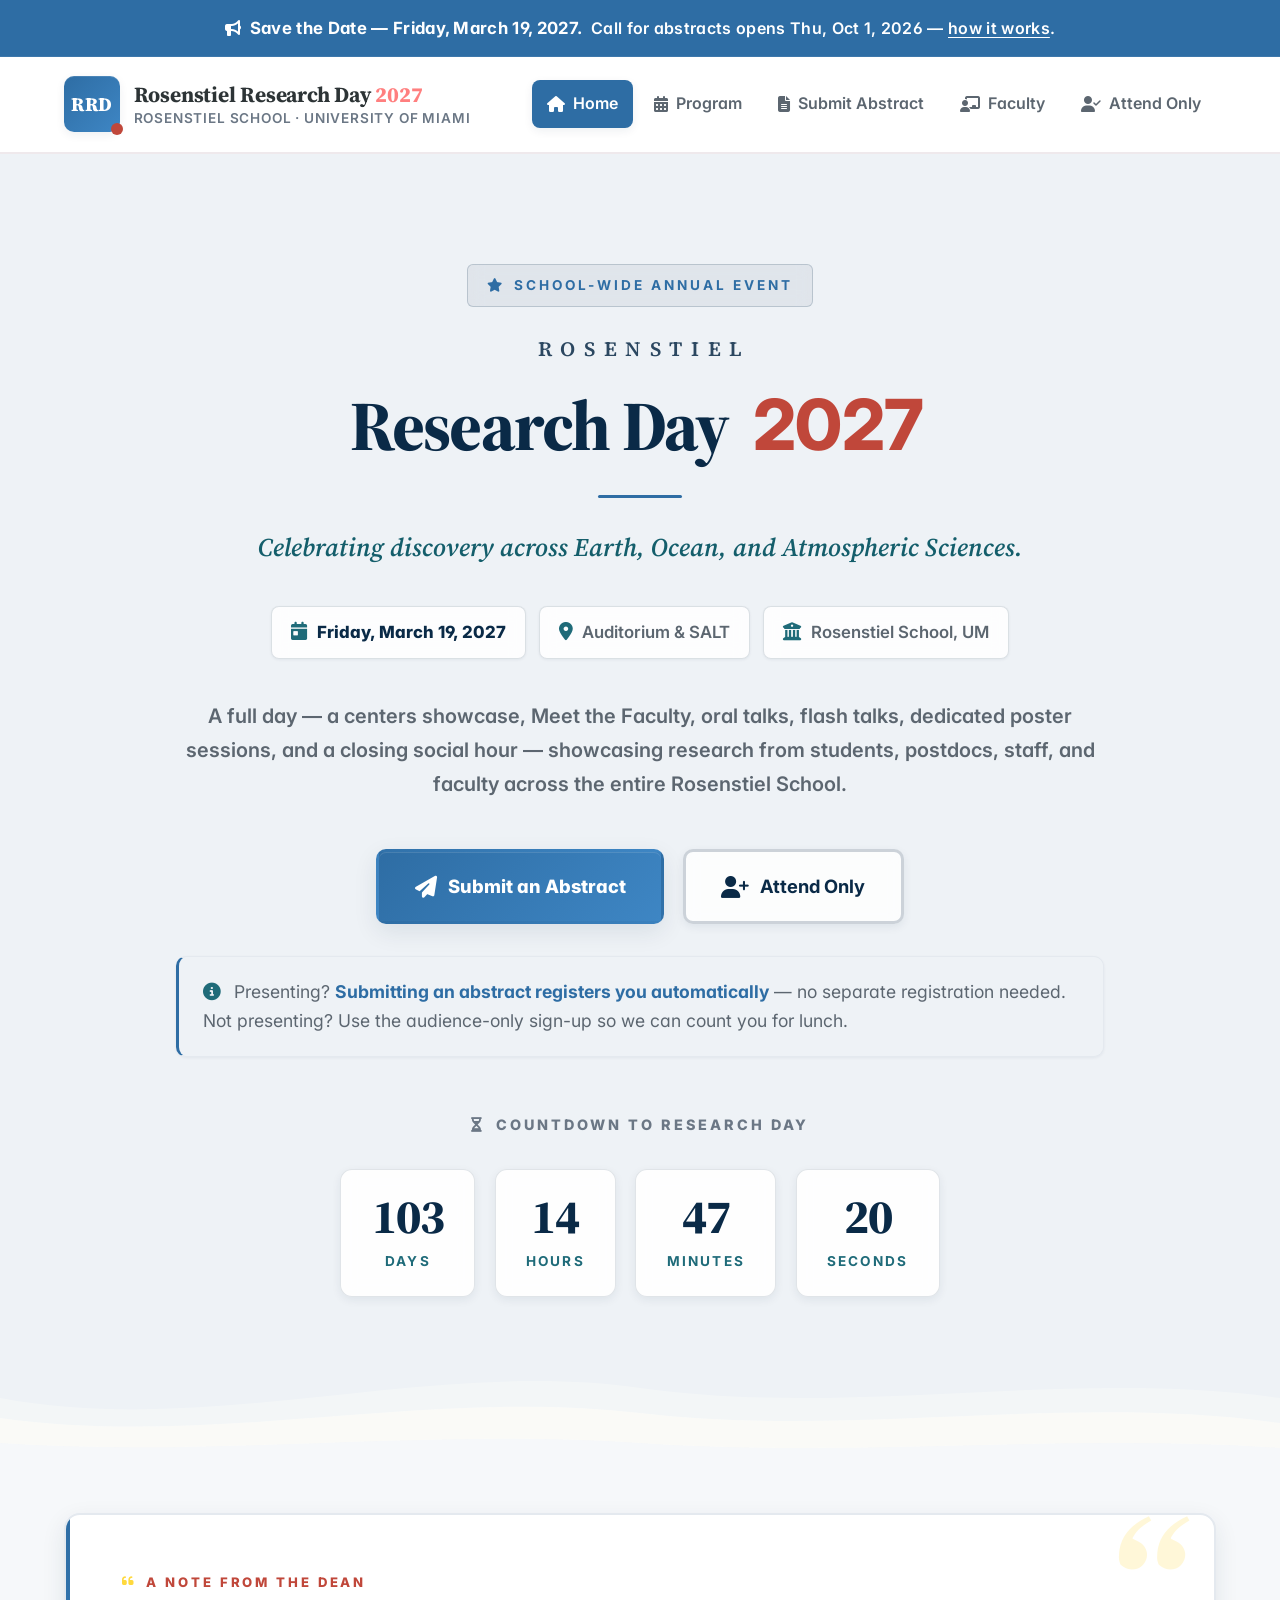
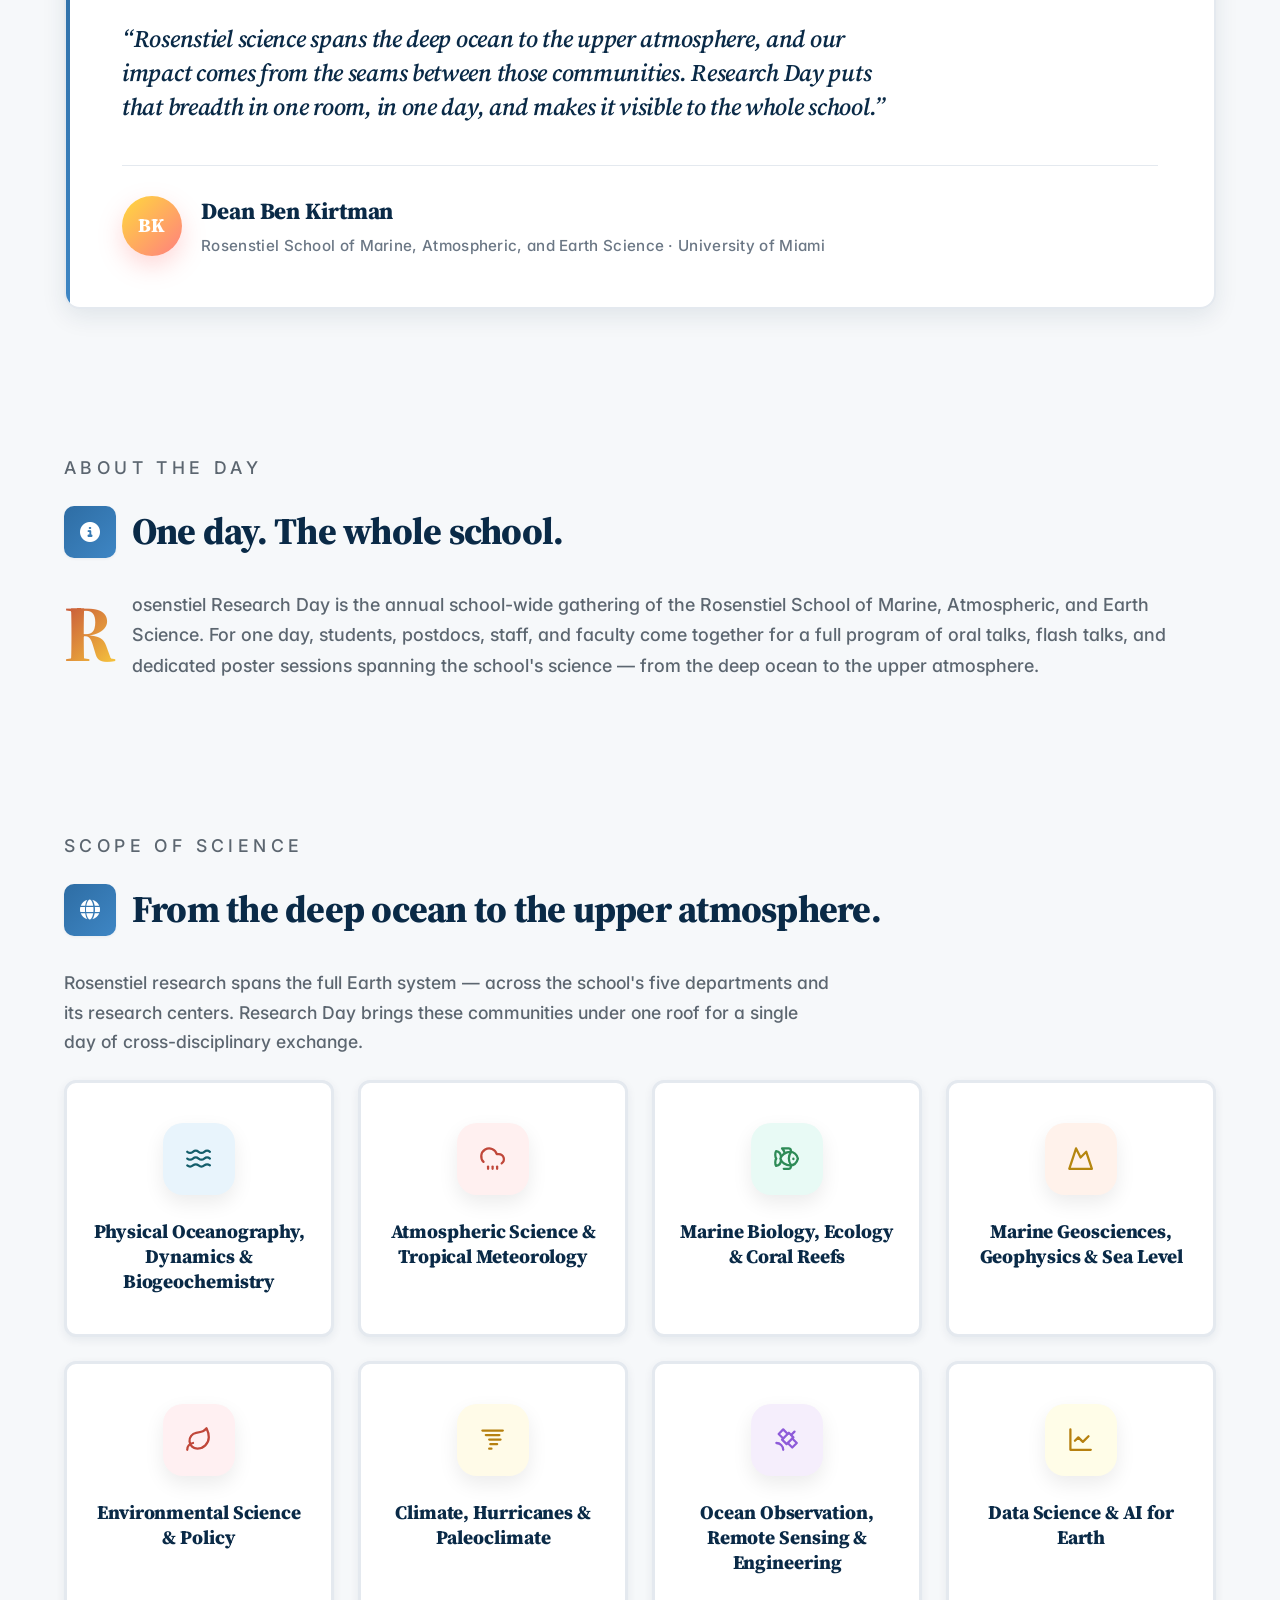
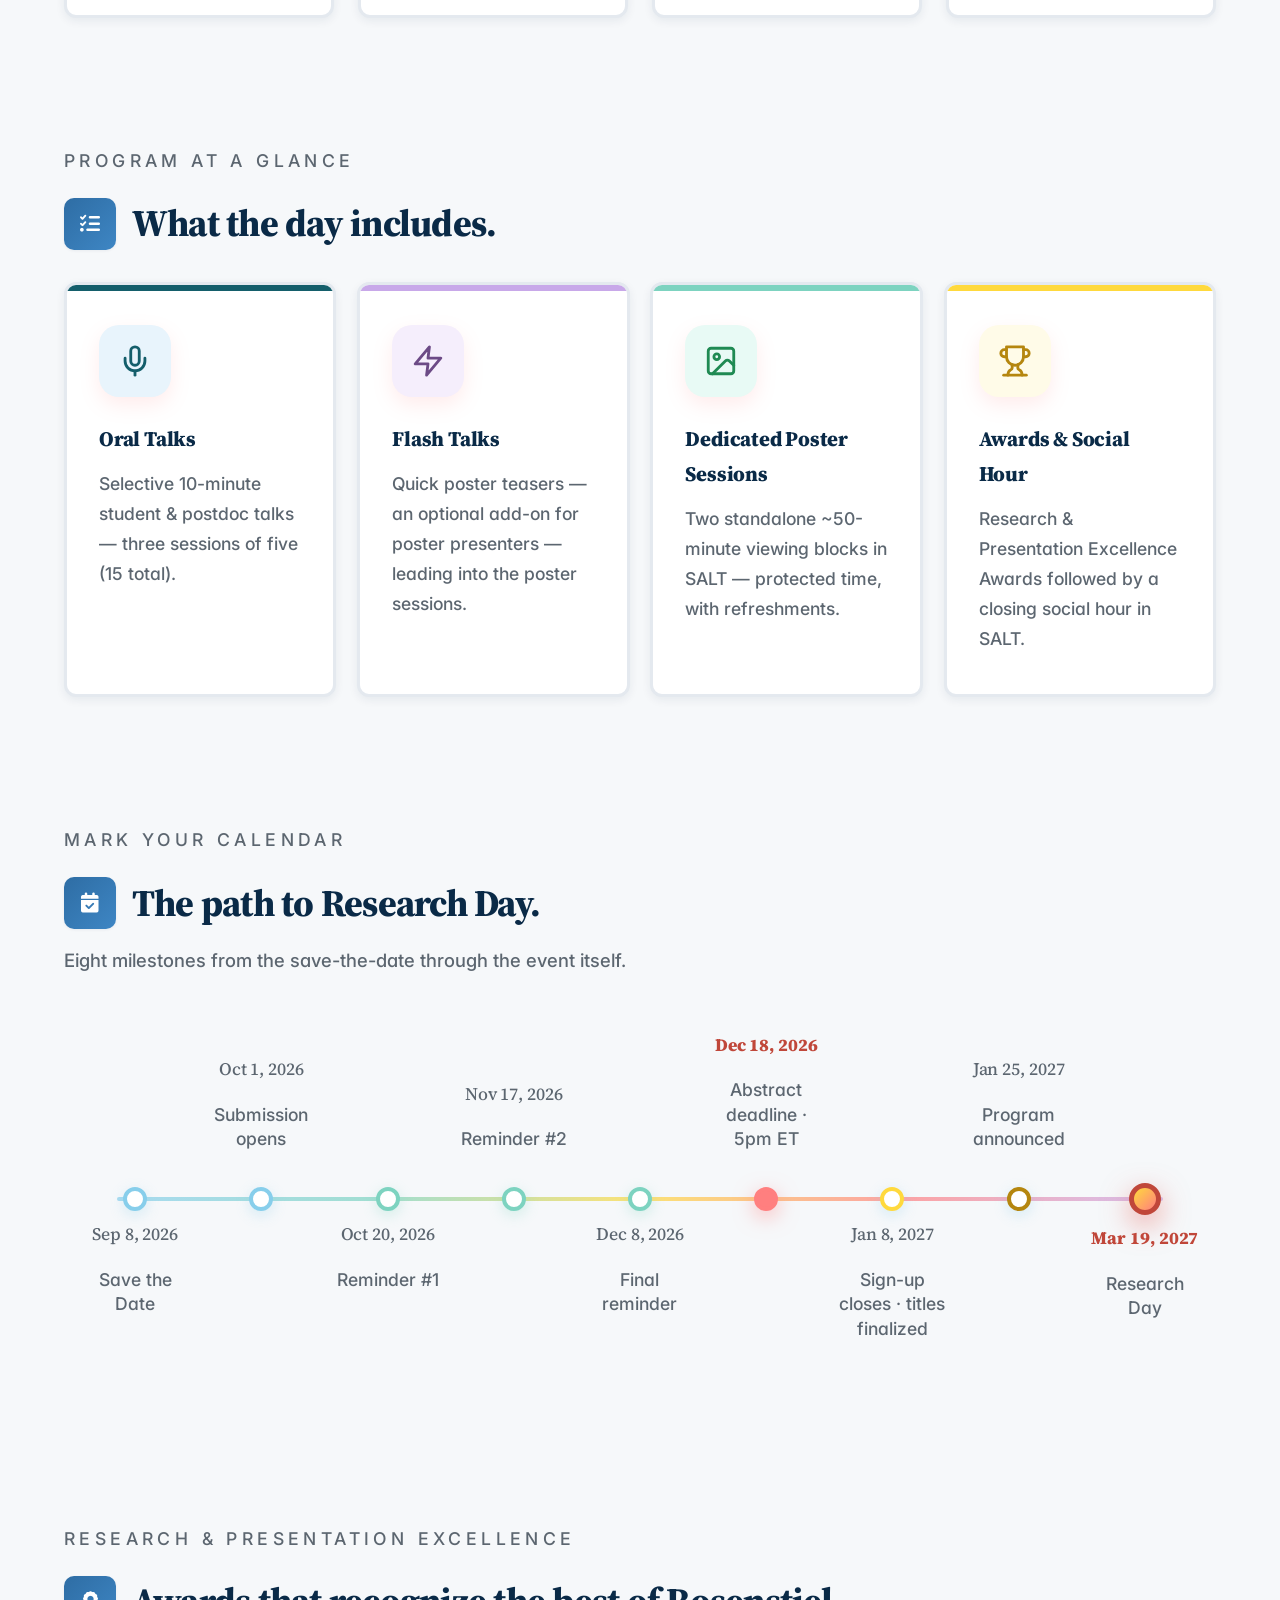
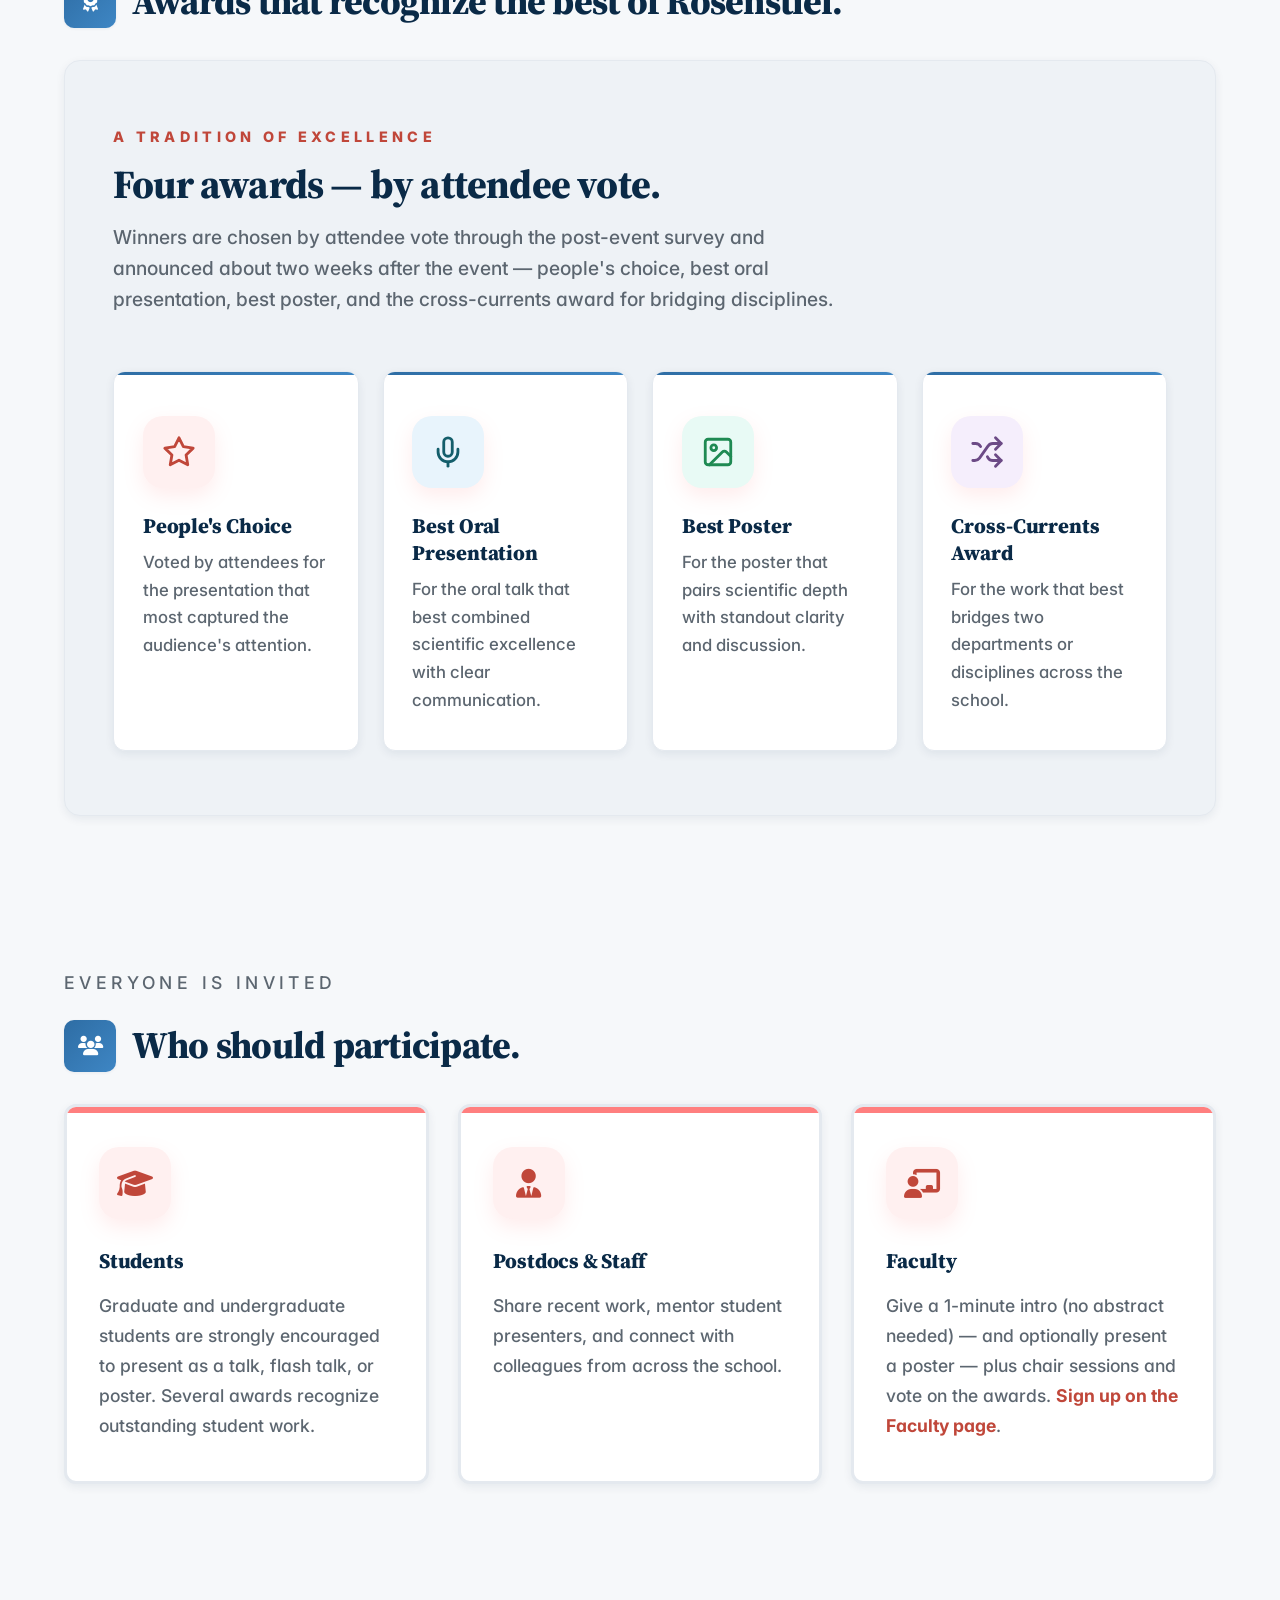
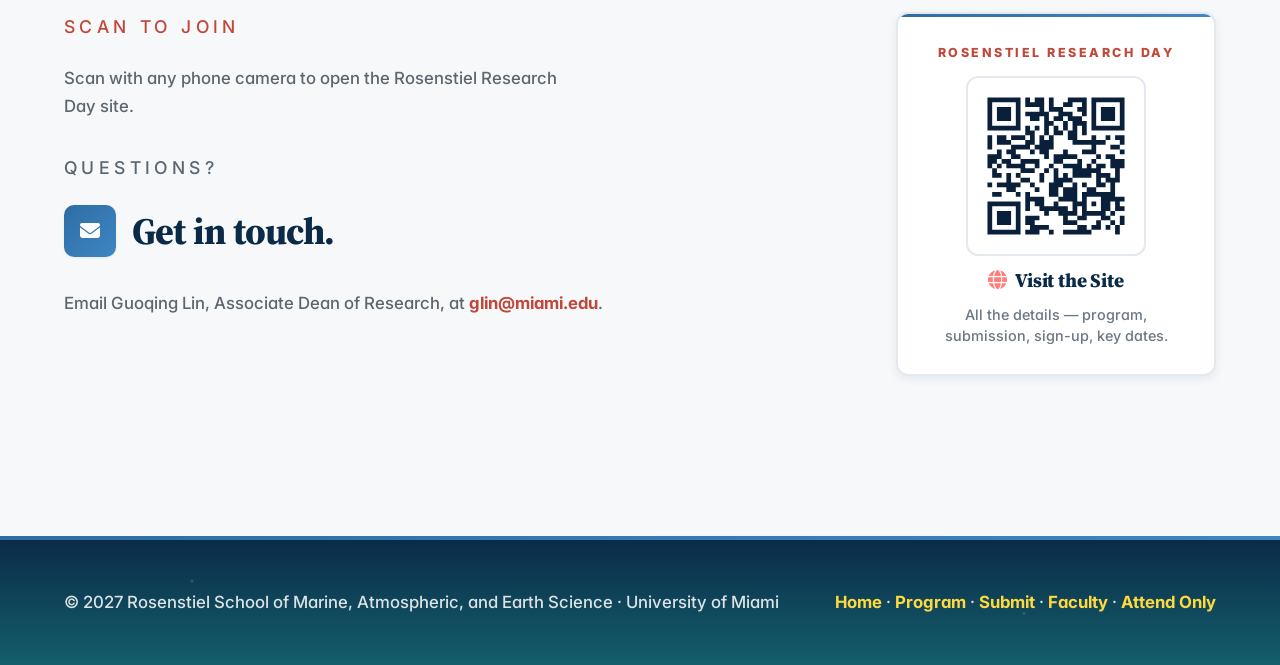
==== commit 24946a6f: "Add files via upload" ====
--- a/index.html
+++ b/index.html
@@ -12,9 +12,9 @@
 <body>
 
   <div class="topbar">
-    <i class="fas fa-bullhorn"></i> &nbsp;<strong>Call for Abstracts opens Tue, Nov 3, 2026.</strong>
-    &nbsp;Submission = registration —
-    <a href="submit.html">learn how it works</a>.
+    <i class="fas fa-bullhorn"></i> &nbsp;<strong>Save the Date — Friday, March 19, 2027.</strong>
+    &nbsp;Call for abstracts opens Thu, Oct 1, 2026 —
+    <a href="submit.html">how it works</a>.
   </div>
 
   <header class="site-header">
@@ -30,6 +30,7 @@
         <a href="index.html" class="active"><i class="fas fa-home"></i> Home</a>
         <a href="program.html"><i class="fas fa-calendar-alt"></i> Program</a>
         <a href="submit.html"><i class="fas fa-file-alt"></i> Submit Abstract</a>
+        <a href="faculty.html"><i class="fas fa-chalkboard-user"></i> Faculty</a>
         <a href="register.html"><i class="fas fa-user-check"></i> Attend Only</a>
       </nav>
     </div>
@@ -59,9 +60,11 @@
         </div>
 
         <p class="lede">
-          A full day of oral talks, lightning talks, poster sessions, awards,
-          and a closing social hour — showcasing research from students,
-          postdocs, staff, and faculty across the entire Rosenstiel School.
+          A full day — a centers
+          showcase, Meet the Faculty, oral talks, flash talks, dedicated
+          poster sessions, and a closing social hour — showcasing
+          research from students, postdocs, staff, and faculty across the entire
+          Rosenstiel School.
         </p>
 
         <div class="cta-row">
@@ -94,47 +97,8 @@
       </div>
     </section>
 
-    <!-- STATS STRIP -->
-    <div class="container">
-      <div class="stat-strip reveal">
-        <div class="stat">
-          <span class="stat-num">4</span>
-          <span class="stat-label">Oral Sessions</span>
-        </div>
-        <div class="stat">
-          <span class="stat-num">3</span>
-          <span class="stat-label">Lightning Sessions</span>
-        </div>
-        <div class="stat">
-          <span class="stat-num">2</span>
-          <span class="stat-label">Poster Sessions</span>
-        </div>
-        <div class="stat">
-          <span class="stat-num">5<span class="plus">+</span></span>
-          <span class="stat-label">Awards</span>
-        </div>
-      </div>
-    </div>
-
-    <!-- DEAN'S BANNER -->
+    <!-- DEAN'S LETTER / PULL-QUOTE -->
     <section class="container section reveal" style="padding-top:2.5rem;">
-      <div class="dean-banner">
-        <div class="dean-seal" aria-hidden="true">
-          <i class="fas fa-university"></i>
-        </div>
-        <div class="dean-banner-body">
-          <p class="dean-banner-kicker">Supported by the Dean's Office</p>
-          <h2 class="dean-banner-title">A school-wide gathering, championed by leadership.</h2>
-          <p class="dean-banner-sub">
-            Research Day is supported by the Dean's Office — a day designed to make
-            the breadth and ambition of Rosenstiel science visible to the entire school.
-          </p>
-        </div>
-      </div>
-    </section>
-
-    <!-- DEAN'S LETTER / PULL-QUOTE -->
-    <section class="container section reveal" style="padding-top:1rem;">
       <div class="dean-quote" id="dean-quote">
         <p class="quote-kicker"><i class="fas fa-quote-left"></i> A note from the Dean</p>
 
@@ -160,35 +124,33 @@
     <!-- ABOUT -->
     <section class="container section reveal">
       <p class="section-kicker">About the Day</p>
-      <h2><span class="section-icon" style="background:linear-gradient(135deg,var(--coral),#FF8B5B)"><i class="fas fa-info-circle"></i></span> One day. The whole school.</h2>
+      <h2><span class="section-icon"><i class="fas fa-info-circle"></i></span> One day. The whole school.</h2>
       <p class="dropcap" style="font-size:1.12rem;">
         Rosenstiel Research Day is the annual school-wide gathering of the
-        Rosenstiel School of Marine, Atmospheric, and Earth Science. The day
-        brings together students, postdocs, staff, and faculty for a full
-        program of oral talks, lightning talks, and posters spanning the
-        breadth of the school's science — from seismology and geodynamics to
-        physical and biological oceanography, atmospheric science, climate,
-        marine ecosystems, and the tools that change how we do science.
+        Rosenstiel School of Marine, Atmospheric, and Earth Science. For one day,
+        students, postdocs, staff, and faculty come together for a full program of
+        oral talks, flash talks, and dedicated poster sessions spanning
+        the school's science — from the deep ocean to the upper atmosphere.
       </p>
     </section>
 
     <!-- SCOPE OF SCIENCE -->
     <section class="container section reveal">
       <p class="section-kicker">Scope of Science</p>
-      <h2><span class="section-icon" style="background:linear-gradient(135deg,var(--reef),var(--shoal))"><i class="fas fa-globe"></i></span> From the deep ocean to the upper atmosphere.</h2>
+      <h2><span class="section-icon"><i class="fas fa-globe"></i></span> From the deep ocean to the upper atmosphere.</h2>
       <p class="scope-intro">
-        Rosenstiel research spans the full Earth system. Research Day brings
-        these communities under one roof for a single day of cross-disciplinary
-        exchange.
+        Rosenstiel research spans the full Earth system — across the school's five
+        departments and its research centers. Research Day brings these communities
+        under one roof for a single day of cross-disciplinary exchange.
       </p>
       <div class="scope-grid">
         <div class="scope-item" data-c="ocean">
           <div class="scope-icon"><svg viewBox="0 0 24 24" fill="none" stroke="currentColor" stroke-width="2" stroke-linecap="round" stroke-linejoin="round"><path d="M2 6c.6.5 1.2 1 2.5 1C7 7 7 5 9.5 5c2.6 0 2.4 2 5 2 2.5 0 2.5-2 5-2 1.3 0 1.9.5 2.5 1"/><path d="M2 12c.6.5 1.2 1 2.5 1 2.5 0 2.5-2 5-2 2.6 0 2.4 2 5 2 2.5 0 2.5-2 5-2 1.3 0 1.9.5 2.5 1"/><path d="M2 18c.6.5 1.2 1 2.5 1 2.5 0 2.5-2 5-2 2.6 0 2.4 2 5 2 2.5 0 2.5-2 5-2 1.3 0 1.9.5 2.5 1"/></svg></div>
-          <div class="scope-name">Physical &amp; Chemical Oceanography</div>
+          <div class="scope-name">Physical Oceanography, Dynamics &amp; Biogeochemistry</div>
         </div>
         <div class="scope-item" data-c="atmos">
           <div class="scope-icon"><svg viewBox="0 0 24 24" fill="none" stroke="currentColor" stroke-width="2" stroke-linecap="round" stroke-linejoin="round"><path d="M4 14.9A7 7 0 1 1 15.7 8h1.8a4.5 4.5 0 0 1 2.5 8.2"/><path d="M8 19v2"/><path d="M12 19v2"/><path d="M16 19v2"/></svg></div>
-          <div class="scope-name">Atmospheric Science</div>
+          <div class="scope-name">Atmospheric Science &amp; Tropical Meteorology</div>
         </div>
         <div class="scope-item" data-c="bio">
           <div class="scope-icon"><svg viewBox="0 0 24 24" fill="none" stroke="currentColor" stroke-width="2" stroke-linecap="round" stroke-linejoin="round"><path d="M6.5 12c.94-3.46 4.94-6 8.5-6 3.56 0 6.06 2.54 7 6-.94 3.47-3.44 6-7 6s-7.56-2.53-8.5-6Z"/><path d="M18 12v.5"/><path d="M16 17.93a9.77 9.77 0 0 1 0-11.86"/><path d="M7 10.67C7 8 5.58 5.97 2.73 5.5c-1 1.5-1 5 .23 6.5-1.24 1.5-1.24 5-.23 6.5C5.58 18.03 7 16 7 13.33"/><path d="M10.46 7.26C10.2 5.88 9.17 4.24 8 3h5.8a2 2 0 0 1 1.98 1.67l.23 1.4"/><path d="m16.01 17.93-.23 1.4A2 2 0 0 1 13.8 21H9.5"/></svg></div>
@@ -196,7 +158,7 @@
         </div>
         <div class="scope-item" data-c="earth">
           <div class="scope-icon"><svg viewBox="0 0 24 24" fill="none" stroke="currentColor" stroke-width="2" stroke-linecap="round" stroke-linejoin="round"><path d="m8 3 4 8 5-5 5 15H2L8 3z"/></svg></div>
-          <div class="scope-name">Marine Geosciences</div>
+          <div class="scope-name">Marine Geosciences, Geophysics &amp; Sea Level</div>
         </div>
         <div class="scope-item" data-c="policy">
           <div class="scope-icon"><svg viewBox="0 0 24 24" fill="none" stroke="currentColor" stroke-width="2" stroke-linecap="round" stroke-linejoin="round"><path d="M11 20A7 7 0 0 1 9.8 6.1C15.5 5 17 4.48 19 2c1 2 2 4.18 2 8 0 5.5-4.78 10-10 10Z"/><path d="M2 21c0-3 1.85-5.36 5.08-6"/></svg></div>
@@ -204,11 +166,11 @@
         </div>
         <div class="scope-item" data-c="climate">
           <div class="scope-icon"><svg viewBox="0 0 24 24" fill="none" stroke="currentColor" stroke-width="2" stroke-linecap="round" stroke-linejoin="round"><path d="M21 4H3"/><path d="M18 8H6"/><path d="M19 12H9"/><path d="M16 16h-6"/><path d="M11 20H9"/></svg></div>
-          <div class="scope-name">Climate &amp; Hurricanes</div>
+          <div class="scope-name">Climate, Hurricanes &amp; Paleoclimate</div>
         </div>
         <div class="scope-item" data-c="tech">
           <div class="scope-icon"><svg viewBox="0 0 24 24" fill="none" stroke="currentColor" stroke-width="2" stroke-linecap="round" stroke-linejoin="round"><path d="M13 7 9 3 5 7l4 4"/><path d="m17 11 4 4-4 4-4-4"/><path d="m8 12 4 4 6-6-4-4Z"/><path d="m16 8 3-3"/><path d="M9 21a6 6 0 0 0-6-6"/></svg></div>
-          <div class="scope-name">Ocean Observation &amp; Technology</div>
+          <div class="scope-name">Ocean Observation, Remote Sensing &amp; Engineering</div>
         </div>
         <div class="scope-item" data-c="data">
           <div class="scope-icon"><svg viewBox="0 0 24 24" fill="none" stroke="currentColor" stroke-width="2" stroke-linecap="round" stroke-linejoin="round"><path d="M3 3v18h18"/><path d="m19 9-5 5-4-4-3 3"/></svg></div>
@@ -220,22 +182,22 @@
     <!-- FORMATS -->
     <section class="container section reveal">
       <p class="section-kicker">Program at a Glance</p>
-      <h2><span class="section-icon" style="background:linear-gradient(135deg,var(--mid),var(--reef))"><i class="fas fa-list-check"></i></span> What the day includes.</h2>
+      <h2><span class="section-icon"><i class="fas fa-list-check"></i></span> What the day includes.</h2>
       <div class="cards cards-4">
         <div class="card card-oral">
           <div class="card-icon"><svg viewBox="0 0 24 24" fill="none" stroke="currentColor" stroke-width="2" stroke-linecap="round" stroke-linejoin="round"><path d="M12 2a3 3 0 0 0-3 3v7a3 3 0 0 0 6 0V5a3 3 0 0 0-3-3Z"/><path d="M19 10v2a7 7 0 0 1-14 0v-2"/><line x1="12" x2="12" y1="19" y2="22"/></svg></div>
-          <h3>Oral Sessions</h3>
-          <p>Four sessions of full-length research talks (10 min + 2 min Q&amp;A) in the Auditorium.</p>
+          <h3>Oral Talks</h3>
+          <p>Selective 10-minute student &amp; postdoc talks — three sessions of five (15 total).</p>
         </div>
         <div class="card card-lightning">
           <div class="card-icon"><svg viewBox="0 0 24 24" fill="none" stroke="currentColor" stroke-width="2" stroke-linecap="round" stroke-linejoin="round"><polygon points="13 2 3 14 12 14 11 22 21 10 12 10 13 2"/></svg></div>
-          <h3>Lightning Talks</h3>
-          <p>Three sessions of rapid-fire 3-minute talks highlighting key findings — hard stop.</p>
+          <h3>Flash Talks</h3>
+          <p>Quick poster teasers — an optional add-on for poster presenters — leading into the poster sessions.</p>
         </div>
         <div class="card card-poster">
           <div class="card-icon"><svg viewBox="0 0 24 24" fill="none" stroke="currentColor" stroke-width="2" stroke-linecap="round" stroke-linejoin="round"><rect width="18" height="18" x="3" y="3" rx="2" ry="2"/><circle cx="9" cy="9" r="2"/><path d="m21 15-3.086-3.086a2 2 0 0 0-2.828 0L6 21"/></svg></div>
-          <h3>Poster Sessions</h3>
-          <p>Morning and afternoon poster sessions in SALT with refreshments and dedicated discussion time.</p>
+          <h3>Dedicated Poster Sessions</h3>
+          <p>Two standalone ~50-minute viewing blocks in SALT — protected time, with refreshments.</p>
         </div>
         <div class="card card-social">
           <div class="card-icon"><svg viewBox="0 0 24 24" fill="none" stroke="currentColor" stroke-width="2" stroke-linecap="round" stroke-linejoin="round"><path d="M6 9H4.5a2.5 2.5 0 0 1 0-5H6"/><path d="M18 9h1.5a2.5 2.5 0 0 0 0-5H18"/><path d="M4 22h16"/><path d="M10 14.66V17c0 .55-.47.98-.97 1.21C7.85 18.75 7 20.24 7 22"/><path d="M14 14.66V17c0 .55.47.98.97 1.21C16.15 18.75 17 20.24 17 22"/><path d="M18 2H6v7a6 6 0 0 0 12 0V2Z"/></svg></div>
@@ -245,56 +207,12 @@
       </div>
     </section>
 
-    <!-- AWARDS WALL -->
-    <section class="container section reveal">
-      <p class="section-kicker">Research &amp; Presentation Excellence</p>
-      <h2><span class="section-icon" style="background:linear-gradient(135deg,var(--sun),var(--coral))"><i class="fas fa-award"></i></span> Awards that recognize the best of Rosenstiel.</h2>
-
-      <div class="awards-wall">
-        <div class="awards-wall-header">
-          <p class="awards-wall-kicker">A Tradition of Excellence</p>
-          <h3 class="awards-wall-title">Five awards. Chosen by attendee vote.</h3>
-          <p class="awards-wall-sub">
-            Research Day closes with a recognition ceremony honoring presentations
-            across categories — from scientific storytelling to lightning-talk impact.
-          </p>
-        </div>
-        <div class="awards-grid">
-          <div class="award-card">
-            <div class="award-icon"><svg viewBox="0 0 24 24" fill="none" stroke="currentColor" stroke-width="2" stroke-linecap="round" stroke-linejoin="round"><path d="M19 14c1.49-1.46 3-3.21 3-5.5A5.5 5.5 0 0 0 16.5 3c-1.76 0-3 .5-4.5 2-1.5-1.5-2.74-2-4.5-2A5.5 5.5 0 0 0 2 8.5c0 2.3 1.5 4.05 3 5.5l7 7Z"/></svg></div>
-            <h4 class="award-name">People's Choice</h4>
-            <p class="award-desc">Voted by attendees for the presentation that most captured the audience's attention.</p>
-          </div>
-          <div class="award-card">
-            <div class="award-icon"><svg viewBox="0 0 24 24" fill="none" stroke="currentColor" stroke-width="2" stroke-linecap="round" stroke-linejoin="round"><polygon points="12 2 15.09 8.26 22 9.27 17 14.14 18.18 21.02 12 17.77 5.82 21.02 7 14.14 2 9.27 8.91 8.26 12 2"/></svg></div>
-            <h4 class="award-name">Outstanding Student Presentation</h4>
-            <p class="award-desc">For a student-led presentation demonstrating scientific excellence and effective communication.</p>
-          </div>
-          <div class="award-card">
-            <div class="award-icon"><svg viewBox="0 0 24 24" fill="none" stroke="currentColor" stroke-width="2" stroke-linecap="round" stroke-linejoin="round"><polygon points="13 2 3 14 12 14 11 22 21 10 12 10 13 2"/></svg></div>
-            <h4 class="award-name">Most Memorable Lightning Talk</h4>
-            <p class="award-desc">For a lightning talk that stood out for clarity, creativity, and lasting impact.</p>
-          </div>
-          <div class="award-card">
-            <div class="award-icon"><svg viewBox="0 0 24 24" fill="none" stroke="currentColor" stroke-width="2" stroke-linecap="round" stroke-linejoin="round"><path d="M2 3h6a4 4 0 0 1 4 4v14a3 3 0 0 0-3-3H2z"/><path d="M22 3h-6a4 4 0 0 0-4 4v14a3 3 0 0 1 3-3h7z"/></svg></div>
-            <h4 class="award-name">Best Science Storytelling</h4>
-            <p class="award-desc">For communicating scientific ideas with exceptional clarity and narrative flow.</p>
-          </div>
-          <div class="award-card">
-            <div class="award-icon"><svg viewBox="0 0 24 24" fill="none" stroke="currentColor" stroke-width="2" stroke-linecap="round" stroke-linejoin="round"><circle cx="13.5" cy="6.5" r=".5" fill="currentColor"/><circle cx="17.5" cy="10.5" r=".5" fill="currentColor"/><circle cx="8.5" cy="7.5" r=".5" fill="currentColor"/><circle cx="6.5" cy="12.5" r=".5" fill="currentColor"/><path d="M12 2C6.5 2 2 6.5 2 12s4.5 10 10 10c.926 0 1.648-.746 1.648-1.688 0-.437-.18-.835-.437-1.125-.29-.289-.438-.652-.438-1.125a1.64 1.64 0 0 1 1.668-1.668h1.996c3.051 0 5.555-2.503 5.555-5.554C21.965 6.012 17.461 2 12 2z"/></svg></div>
-            <h4 class="award-name">Best Visual Design</h4>
-            <p class="award-desc">For outstanding visual clarity and design that enhanced scientific understanding.</p>
-          </div>
-        </div>
-      </div>
-    </section>
-
     <!-- KEY DATES (horizontal timeline + mobile-fallback list) -->
     <section class="container section reveal">
       <p class="section-kicker">Mark Your Calendar</p>
       <div class="section-head">
-        <h2><span class="section-icon" style="background:linear-gradient(135deg,var(--sun),#FFB42E)"><i class="fas fa-calendar-check"></i></span> The path to Research Day.</h2>
-        <p class="lede">Eight milestones from the call for abstracts through the event itself.</p>
+        <h2><span class="section-icon"><i class="fas fa-calendar-check"></i></span> The path to Research Day.</h2>
+        <p class="lede">Eight milestones from the save-the-date through the event itself.</p>
       </div>
 
       <!-- Desktop: horizontal timeline -->
@@ -303,28 +221,35 @@
           <li class="timeline-node" data-kind="open">
             <div class="timeline-dot" aria-hidden="true"></div>
             <div class="timeline-label-block">
-              <p class="timeline-label">Nov 3, 2026</p>
+              <p class="timeline-label">Sep 8, 2026</p>
+              <p class="timeline-sub">Save the Date</p>
+            </div>
+          </li>
+          <li class="timeline-node" data-kind="open">
+            <div class="timeline-dot" aria-hidden="true"></div>
+            <div class="timeline-label-block">
+              <p class="timeline-label">Oct 1, 2026</p>
               <p class="timeline-sub">Submission opens</p>
             </div>
           </li>
           <li class="timeline-node" data-kind="reminder">
             <div class="timeline-dot" aria-hidden="true"></div>
             <div class="timeline-label-block">
+              <p class="timeline-label">Oct 20, 2026</p>
+              <p class="timeline-sub">Reminder #1</p>
+            </div>
+          </li>
+          <li class="timeline-node" data-kind="reminder">
+            <div class="timeline-dot" aria-hidden="true"></div>
+            <div class="timeline-label-block">
               <p class="timeline-label">Nov 17, 2026</p>
-              <p class="timeline-sub">Reminder #1</p>
+              <p class="timeline-sub">Reminder #2</p>
             </div>
           </li>
           <li class="timeline-node" data-kind="reminder">
             <div class="timeline-dot" aria-hidden="true"></div>
             <div class="timeline-label-block">
-              <p class="timeline-label">Dec 1, 2026</p>
-              <p class="timeline-sub">Reminder #2</p>
-            </div>
-          </li>
-          <li class="timeline-node" data-kind="reminder">
-            <div class="timeline-dot" aria-hidden="true"></div>
-            <div class="timeline-label-block">
-              <p class="timeline-label">Dec 15, 2026</p>
+              <p class="timeline-label">Dec 8, 2026</p>
               <p class="timeline-sub">Final reminder</p>
             </div>
           </li>
@@ -332,21 +257,21 @@
             <div class="timeline-dot" aria-hidden="true"></div>
             <div class="timeline-label-block">
               <p class="timeline-label">Dec 18, 2026</p>
-              <p class="timeline-sub">Deadline · 5pm ET</p>
+              <p class="timeline-sub">Abstract deadline · 5pm ET</p>
             </div>
           </li>
           <li class="timeline-node" data-kind="confirm">
             <div class="timeline-dot" aria-hidden="true"></div>
             <div class="timeline-label-block">
-              <p class="timeline-label">Dec 21, 2026</p>
-              <p class="timeline-sub">Confirmations sent</p>
+              <p class="timeline-label">Jan 8, 2027</p>
+              <p class="timeline-sub">Sign-up closes · titles finalized</p>
             </div>
           </li>
           <li class="timeline-node" data-kind="finalize">
             <div class="timeline-dot" aria-hidden="true"></div>
             <div class="timeline-label-block">
-              <p class="timeline-label">Jan 8, 2027</p>
-              <p class="timeline-sub">Titles &amp; poster needs locked</p>
+              <p class="timeline-label">Jan 25, 2027</p>
+              <p class="timeline-sub">Program announced</p>
             </div>
           </li>
           <li class="timeline-node" data-kind="event">
@@ -361,26 +286,66 @@
 
       <!-- Mobile: stacked list (same data) -->
       <ul class="keydates is-fallback">
-        <li><span class="date"><i class="fas fa-circle-dot"></i> Tue, Nov 3, 2026</span><span class="label">Abstract submission opens (submission = registration)</span></li>
-        <li><span class="date"><i class="fas fa-bell"></i> Tue, Nov 17, 2026</span><span class="label">Reminder #1 to school</span></li>
-        <li><span class="date"><i class="fas fa-bell"></i> Tue, Dec 1, 2026</span><span class="label">Reminder #2 (post-Thanksgiving)</span></li>
-        <li><span class="date"><i class="fas fa-bell"></i> Tue, Dec 15, 2026</span><span class="label">Final reminder</span></li>
-        <li class="is-deadline"><span class="date"><i class="fas fa-lock"></i> Fri, Dec 18, 2026 · 5:00 pm ET</span><span class="label">Submission &amp; audience-only sign-up close</span></li>
-        <li><span class="date"><i class="fas fa-envelope"></i> Mon, Dec 21, 2026</span><span class="label">Confirmation &amp; next-steps email sent</span></li>
-        <li><span class="date"><i class="fas fa-check-double"></i> Fri, Jan 8, 2027</span><span class="label">Presenters finalize titles and poster needs</span></li>
+        <li><span class="date"><i class="fas fa-circle-dot"></i> Tue, Sep 8, 2026</span><span class="label">Save the Date — Rosenstiel Research Day</span></li>
+        <li><span class="date"><i class="fas fa-door-open"></i> Thu, Oct 1, 2026</span><span class="label">Abstract submission opens (submission = registration)</span></li>
+        <li><span class="date"><i class="fas fa-bell"></i> Tue, Oct 20, 2026</span><span class="label">Reminder #1 to school</span></li>
+        <li><span class="date"><i class="fas fa-bell"></i> Tue, Nov 17, 2026</span><span class="label">Reminder #2</span></li>
+        <li><span class="date"><i class="fas fa-bell"></i> Tue, Dec 8, 2026</span><span class="label">Final reminder</span></li>
+        <li class="is-deadline"><span class="date"><i class="fas fa-lock"></i> Fri, Dec 18, 2026 · 5:00 pm ET</span><span class="label">Abstract submission closes</span></li>
+        <li><span class="date"><i class="fas fa-lock"></i> Fri, Jan 8, 2027</span><span class="label">Audience sign-up closes; titles finalized</span></li>
+        <li><span class="date"><i class="fas fa-bullhorn"></i> Mon, Jan 25, 2027</span><span class="label">Program announced</span></li>
         <li class="is-event"><span class="date"><i class="fas fa-glass-cheers"></i> Fri, Mar 19, 2027</span><span class="label">Rosenstiel Research Day</span></li>
       </ul>
     </section>
 
+    <!-- AWARDS WALL -->
+    <section class="container section reveal">
+      <p class="section-kicker">Research &amp; Presentation Excellence</p>
+      <h2><span class="section-icon"><i class="fas fa-award"></i></span> Awards that recognize the best of Rosenstiel.</h2>
+
+      <div class="awards-wall">
+        <div class="awards-wall-header">
+          <p class="awards-wall-kicker">A Tradition of Excellence</p>
+          <h3 class="awards-wall-title">Four awards — by attendee vote.</h3>
+          <p class="awards-wall-sub">
+            Winners are chosen by attendee vote through the post-event survey and
+            announced about two weeks after the event — people's choice, best oral presentation, best poster, and the cross-currents award for bridging disciplines.
+          </p>
+        </div>
+        <div class="awards-grid">
+          <div class="award-card">
+            <div class="award-icon"><svg viewBox="0 0 24 24" fill="none" stroke="currentColor" stroke-width="2" stroke-linecap="round" stroke-linejoin="round"><polygon points="12 2 15.09 8.26 22 9.27 17 14.14 18.18 21.02 12 17.77 5.82 21.02 7 14.14 2 9.27 8.91 8.26 12 2"/></svg></div>
+            <h4 class="award-name">People's Choice</h4>
+            <p class="award-desc">Voted by attendees for the presentation that most captured the audience's attention.</p>
+          </div>
+          <div class="award-card">
+            <div class="award-icon"><svg viewBox="0 0 24 24" fill="none" stroke="currentColor" stroke-width="2" stroke-linecap="round" stroke-linejoin="round"><path d="M12 2a3 3 0 0 0-3 3v7a3 3 0 0 0 6 0V5a3 3 0 0 0-3-3Z"/><path d="M19 10v2a7 7 0 0 1-14 0v-2"/><line x1="12" x2="12" y1="19" y2="22"/></svg></div>
+            <h4 class="award-name">Best Oral Presentation</h4>
+            <p class="award-desc">For the oral talk that best combined scientific excellence with clear communication.</p>
+          </div>
+          <div class="award-card">
+            <div class="award-icon"><svg viewBox="0 0 24 24" fill="none" stroke="currentColor" stroke-width="2" stroke-linecap="round" stroke-linejoin="round"><rect width="18" height="18" x="3" y="3" rx="2" ry="2"/><circle cx="9" cy="9" r="2"/><path d="m21 15-3.086-3.086a2 2 0 0 0-2.828 0L6 21"/></svg></div>
+            <h4 class="award-name">Best Poster</h4>
+            <p class="award-desc">For the poster that pairs scientific depth with standout clarity and discussion.</p>
+          </div>
+          <div class="award-card">
+            <div class="award-icon"><svg viewBox="0 0 24 24" fill="none" stroke="currentColor" stroke-width="2" stroke-linecap="round" stroke-linejoin="round"><path d="M2 18h1.4c1.3 0 2.5-.6 3.3-1.7l6.1-8.6c.7-1.1 2-1.7 3.3-1.7H22"/><path d="m18 2 4 4-4 4"/><path d="M2 6h1.9c1.5 0 2.9.9 3.6 2.2"/><path d="M22 18h-5.9c-1.3 0-2.6-.7-3.3-1.8l-.5-.8"/><path d="m18 14 4 4-4 4"/></svg></div>
+            <h4 class="award-name">Cross-Currents Award</h4>
+            <p class="award-desc">For the work that best bridges two departments or disciplines across the school.</p>
+          </div>
+        </div>
+      </div>
+    </section>
+
     <!-- WHO -->
     <section class="container section reveal">
       <p class="section-kicker">Everyone Is Invited</p>
-      <h2><span class="section-icon" style="background:linear-gradient(135deg,var(--kelp),#3FA86F)"><i class="fas fa-users"></i></span> Who should participate.</h2>
+      <h2><span class="section-icon"><i class="fas fa-users"></i></span> Who should participate.</h2>
       <div class="cards">
         <div class="card">
           <div class="card-icon"><i class="fas fa-graduation-cap"></i></div>
           <h3>Students</h3>
-          <p>Graduate and undergraduate students are strongly encouraged to present as a talk, lightning talk, or poster. Several awards recognize outstanding student work.</p>
+          <p>Graduate and undergraduate students are strongly encouraged to present as a talk, flash talk, or poster. Several awards recognize outstanding student work.</p>
         </div>
         <div class="card">
           <div class="card-icon"><i class="fas fa-user-tie"></i></div>
@@ -390,7 +355,7 @@
         <div class="card">
           <div class="card-icon"><i class="fas fa-chalkboard-user"></i></div>
           <h3>Faculty</h3>
-          <p>Present, chair sessions, and cast your vote for the awards. Faculty participation is a key part of what makes the day work.</p>
+          <p>Give a 1-minute intro (no abstract needed) — and optionally present a poster — plus chair sessions and vote on the awards. <a href="faculty.html">Sign up on the Faculty page</a>.</p>
         </div>
       </div>
     </section>
@@ -405,7 +370,7 @@
           </p>
 
           <p class="section-kicker" style="margin-top:2rem;">Questions?</p>
-          <h2><span class="section-icon" style="background:linear-gradient(135deg,var(--lightning),#A47AE2)"><i class="fas fa-envelope"></i></span> Get in touch.</h2>
+          <h2><span class="section-icon"><i class="fas fa-envelope"></i></span> Get in touch.</h2>
           <p style="font-size:1.05rem;">
             Email Guoqing Lin, Associate Dean of Research, at
             <a href="mailto:glin@miami.edu">glin@miami.edu</a>.
@@ -433,7 +398,7 @@
     <div class="accent-bar"></div>
     <div class="container footer-inner">
       <p>&copy; 2027 Rosenstiel School of Marine, Atmospheric, and Earth Science · University of Miami</p>
-      <p><a href="index.html">Home</a> · <a href="program.html">Program</a> · <a href="submit.html">Submit</a> · <a href="register.html">Attend Only</a></p>
+      <p><a href="index.html">Home</a> · <a href="program.html">Program</a> · <a href="submit.html">Submit</a> · <a href="faculty.html">Faculty</a> · <a href="register.html">Attend Only</a></p>
     </div>
   </footer>
 
--- a/styles.css
+++ b/styles.css
@@ -4,7 +4,7 @@
    for eye-catching yet professional academic webpages.
    ========================================================= */
 
-@import url('https://fonts.googleapis.com/css2?family=Fraunces:opsz,wght@9..144,500;9..144,600;9..144,700;9..144,800&family=Source+Serif+4:opsz,wght@8..60,400;8..60,500;8..60,600;8..60,700;8..60,800&family=Inter:wght@400;500;600;700&display=swap');
+@import url('https://fonts.googleapis.com/css2?family=Source+Serif+4:opsz,wght@8..60,400;8..60,500;8..60,600;8..60,700;8..60,800&family=Inter:wght@400;500;600;700&display=swap');
 
 :root {
   --coral:          #FF7F7F;
@@ -45,21 +45,20 @@
   --deep-green:     #1F8A53;
 
   /* Serious structural anchors (used for header, primary buttons, accents) */
-  --brand:          #1B4C72;
+  --brand:          #2E6DA4;
   --brand-2:        #1F6B79;
-  --brand-grad:     linear-gradient(135deg, #1B4C72 0%, #24708C 100%);
+  --brand-grad:     linear-gradient(135deg, #2E6DA4 0%, #3E86C4 100%);
 
   --bg:             #F6F8FA;
   --bg-warm:        #EEF2F6;
   --surface-white:  #FFFFFF;
   --ink:            #2D3436;
   --ink-soft:       #5C6670;
-  --muted:          #8A95A1;
+  --muted:          #6B7785;
   --line:           #E4E9EF;
   --line-warm:      #E4E9EF;
 
   --font-display: "Source Serif 4", "Source Serif Pro", "Iowan Old Style", "Palatino Linotype", Palatino, Georgia, serif;
-  --font-title:   "Fraunces", "Iowan Old Style", "Palatino Linotype", Palatino, Georgia, serif;
   --font-sans:    "Inter", -apple-system, BlinkMacSystemFont, "Segoe UI", Roboto, "Helvetica Neue", Arial, sans-serif;
 
   --radius-lg: 16px;
@@ -120,10 +119,10 @@
   display: flex;
   align-items: center;
   justify-content: space-between;
-  gap: 1.5rem;
+  gap: 1.25rem;
   padding-top: 1.2rem;
   padding-bottom: 1.2rem;
-  flex-wrap: wrap;
+  flex-wrap: nowrap;
 }
 .brand {
   display: inline-flex;
@@ -131,6 +130,7 @@
   gap: 0.85rem;
   text-decoration: none;
   color: var(--ink);
+  min-width: 0;
 }
 .brand-mark {
   display: inline-grid;
@@ -177,20 +177,22 @@
 
 .site-nav {
   display: flex;
-  gap: 0.4rem;
-  flex-wrap: wrap;
+  gap: 0.35rem;
+  flex-wrap: nowrap;
+  flex-shrink: 0;
 }
 .site-nav a {
   color: var(--ink-soft);
   text-decoration: none;
-  font-size: 1.05rem;
+  font-size: 1rem;
   font-weight: 600;
-  padding: 0.7rem 1.1rem;
+  padding: 0.62rem 0.95rem;
   border-radius: 8px;
   transition: all 150ms ease;
   display: inline-flex;
   align-items: center;
   gap: 0.5rem;
+  white-space: nowrap;
 }
 .site-nav a:hover {
   color: var(--brand);
@@ -253,7 +255,7 @@
 .hero h1 {
   font-family: var(--font-display);
   font-weight: 800;
-  font-size: clamp(3.2rem, 7.5vw, 6rem);
+  font-size: clamp(2.7rem, 6.2vw, 5rem);
   line-height: 1.0;
   letter-spacing: -0.03em;
   margin: 0 0 1.4rem;
@@ -302,7 +304,7 @@
   font-family: var(--font-display);
   font-weight: 800;
   font-style: normal;
-  font-size: clamp(2.5rem, 5.9vw, 4.9rem);
+  font-size: clamp(2.3rem, 5.5vw, 4.5rem);
   line-height: 1.05;
   letter-spacing: -0.025em;
   font-variation-settings: "opsz" 60;
@@ -323,7 +325,7 @@
   font-family: var(--font-sans);
   font-weight: 800;
   font-style: normal;
-  font-size: clamp(2.5rem, 5.9vw, 4.9rem);
+  font-size: clamp(2.3rem, 5.5vw, 4.5rem);
   line-height: 1.05;
   letter-spacing: -0.01em;
   color: var(--deep-coral);
@@ -611,20 +613,10 @@
   padding: 5rem 0 7rem;
   overflow: hidden;
 }
-.page-header::before {
-  content: "";
-  position: absolute;
-  inset: 0;
-  background-image:
-    radial-gradient(4px 4px at 18% 28%, rgba(255, 127, 127, 0.4), transparent 60%),
-    radial-gradient(3px 3px at 52% 62%, rgba(135, 206, 235, 0.5), transparent 60%),
-    radial-gradient(4px 4px at 82% 38%, rgba(255, 217, 61, 0.4), transparent 60%);
-  pointer-events: none;
-}
 .page-header h1 {
   font-family: var(--font-display);
   font-weight: 800;
-  font-size: clamp(2.6rem, 5.5vw, 4rem);
+  font-size: clamp(2.2rem, 4.6vw, 3.3rem);
   letter-spacing: -0.025em;
   margin: 0 0 1.2rem;
   color: var(--deep-navy);
@@ -666,7 +658,7 @@
 .section h2 {
   font-family: var(--font-display);
   font-weight: 800;
-  font-size: clamp(2rem, 3.5vw, 2.8rem);
+  font-size: clamp(1.7rem, 3vw, 2.35rem);
   letter-spacing: -0.02em;
   color: var(--deep-navy);
   margin: 0 0 2rem;
@@ -685,20 +677,20 @@
   color: #fff;
   box-shadow: var(--shadow-xs);
   flex-shrink: 0;
-  /* Unified, serious tone — overrides the per-section inline gradients */
-  background: var(--brand-grad) !important;
+  /* Unified, serious navy tone for all section icons */
+  background: var(--brand-grad);
 }
 .section h3 {
   font-family: var(--font-display);
   font-weight: 700;
   margin: 0 0 0.8rem;
-  font-size: 1.5rem;
+  font-size: 1.3rem;
   color: var(--ink);
   letter-spacing: -0.01em;
 }
 .section p { margin: 0 0 1.4rem; color: var(--ink-soft); font-size: 1.1rem; font-weight: 500; }
 a { color: var(--deep-coral); text-decoration: none; border-bottom: 1px solid transparent; transition: all 150ms ease; font-weight: 700; }
-a:hover { color: var(--coral); border-bottom-color: var(--coral); }
+a:hover { color: var(--deep-coral); border-bottom-color: var(--deep-coral); }
 .section-kicker {
   text-transform: uppercase;
   letter-spacing: 0.25em;
@@ -749,7 +741,7 @@
 .section .dean-banner h2.dean-banner-title,
 .dean-banner h2.dean-banner-title {
   font-family: var(--font-display);
-  font-size: clamp(1.6rem, 3vw, 2.2rem);
+  font-size: clamp(1.4rem, 2.6vw, 1.9rem);
   font-weight: 800;
   line-height: 1.2;
   margin: 0 0 0.8rem;
@@ -965,7 +957,7 @@
   font-family: var(--font-display);
   font-weight: 800;
   margin: 0 0 0.8rem;
-  font-size: 1.5rem;
+  font-size: 1.3rem;
   color: var(--deep-navy);
   letter-spacing: -0.01em;
 }
@@ -1048,7 +1040,7 @@
 .schedule-time i { color: var(--coral); font-size: 1rem; }
 .schedule-body h3 {
   margin: 0 0 0.5rem;
-  font-size: 1.3rem;
+  font-size: 1.2rem;
   color: var(--ink);
   display: flex;
   align-items: center;
@@ -1121,7 +1113,7 @@
 .section .awards-wall h3.awards-wall-title,
 .awards-wall h3.awards-wall-title {
   font-family: var(--font-display);
-  font-size: clamp(2.2rem, 4.5vw, 3rem);
+  font-size: clamp(1.9rem, 3.8vw, 2.5rem);
   font-weight: 800;
   letter-spacing: -0.02em;
   color: var(--deep-navy);
@@ -1146,8 +1138,8 @@
   gap: 1.5rem;
 }
 .awards-grid .award-card {
-  flex: 0 1 calc((100% - 3rem) / 3);
-  max-width: 360px;
+  flex: 0 1 calc((100% - 4.5rem) / 4);
+  max-width: none;
   margin: 0;
 }
 @media (max-width: 980px) {
@@ -1179,23 +1171,23 @@
   box-shadow: 0 24px 50px rgba(255, 127, 127, 0.2);
 }
 .award-icon {
-  width: 56px; height: 56px;
-  border-radius: 50%;
+  width: 72px; height: 72px;
+  border-radius: 20px;
   display: grid;
   place-items: center;
-  margin-bottom: 1.25rem;
-  position: relative;
-  background: rgba(181, 134, 15, 0.08);
-  border: 1px solid rgba(181, 134, 15, 0.30);
+  margin-bottom: 1.5rem;
+  font-size: 1.8rem;
+  background: var(--coral-light);
+  color: var(--deep-coral);
+  box-shadow: 0 8px 20px rgba(255, 127, 127, 0.15);
 }
 .award-icon i,
-.award-icon svg {
-  position: relative;
-  z-index: 2;
-  color: var(--deep-gold);
-  font-size: 1.25rem;
-}
-.award-icon svg { width: 1.5rem; height: 1.5rem; }
+.award-icon svg { color: inherit; }
+.award-icon svg { width: 34px; height: 34px; }
+.awards-grid .award-card:nth-child(1) .award-icon { background: var(--coral-light);    color: var(--deep-coral); }
+.awards-grid .award-card:nth-child(2) .award-icon { background: var(--sky-light);      color: var(--deep-teal); }
+.awards-grid .award-card:nth-child(3) .award-icon { background: var(--mint-light);     color: var(--deep-green); }
+.awards-grid .award-card:nth-child(4) .award-icon { background: var(--lavender-light); color: var(--deep-purple); }
 .awards-wall .award-card h4.award-name,
 .award-card h4.award-name {
   font-family: var(--font-display);
@@ -1342,7 +1334,7 @@
 
 .site-footer {
   margin-top: 6rem;
-  background: linear-gradient(180deg, var(--deep-navy) 0%, #3D3D3D 100%);
+  background: linear-gradient(180deg, var(--deep-navy) 0%, var(--deep-teal) 100%);
   color: var(--surface-white);
   position: relative;
   overflow: hidden;
@@ -1620,7 +1612,7 @@
   margin: 0;
   display: grid;
   grid-auto-flow: column;
-  grid-auto-columns: minmax(130px, 1fr);
+  grid-auto-columns: minmax(108px, 1fr);
   gap: 0;
   min-width: 100%;
   padding: 0;
@@ -1723,23 +1715,7 @@
 @media (max-width: 820px) { .timeline-wrap { display: none; } }
 @media (min-width: 821px) { .keydates.is-fallback { display: none; } }
 
-.awards-grid { counter-reset: award; }
-.award-card { counter-increment: award; }
-.award-card::after {
-  content: counter(award, upper-roman);
-  position: absolute;
-  top: 1rem;
-  right: 1.2rem;
-  font-family: var(--font-display);
-  font-weight: 800;
-  font-size: 0.85rem;
-  letter-spacing: 0.1em;
-  color: var(--deep-gold);
-  background: rgba(181, 134, 15, 0.08);
-  border: 1px solid rgba(181, 134, 15, 0.3);
-  padding: 0.2rem 0.7rem;
-  border-radius: 999px;
-}
+/* award number badges (roman numerals) removed 2026-06-12 */
 
 .dropcap::first-letter {
   font-family: var(--font-display);
@@ -1787,10 +1763,21 @@
   font-weight: 500;
 }
 
+/* Laptop/tablet: keep the brand + full nav on a single row by tightening
+   the brand (smaller mark, hide the small school subtitle) and the nav. */
+@media (max-width: 1024px) and (min-width: 721px) {
+  .header-inner { gap: 0.8rem; }
+  .brand-mark { width: 46px; height: 46px; font-size: 1rem; }
+  .brand-text { font-size: 1.12rem; }
+  .brand-text .school { display: none; }
+  .site-nav { gap: 0.2rem; }
+  .site-nav a { padding: 0.5rem 0.7rem; font-size: 0.92rem; gap: 0.4rem; }
+}
+
 @media (max-width: 720px) {
   body { font-size: 16px; }
-  .header-inner { gap: 0.8rem; }
-  .site-nav { width: 100%; gap: 0.3rem; justify-content: flex-start; }
+  .header-inner { gap: 0.8rem; flex-wrap: wrap; }
+  .site-nav { width: 100%; gap: 0.3rem; justify-content: flex-start; flex-wrap: wrap; }
   .site-nav a { padding: 0.6rem 1rem; font-size: 1rem; }
   .hero-inner { padding-top: 4rem; padding-bottom: 7rem; }
   .cards { grid-template-columns: 1fr; }
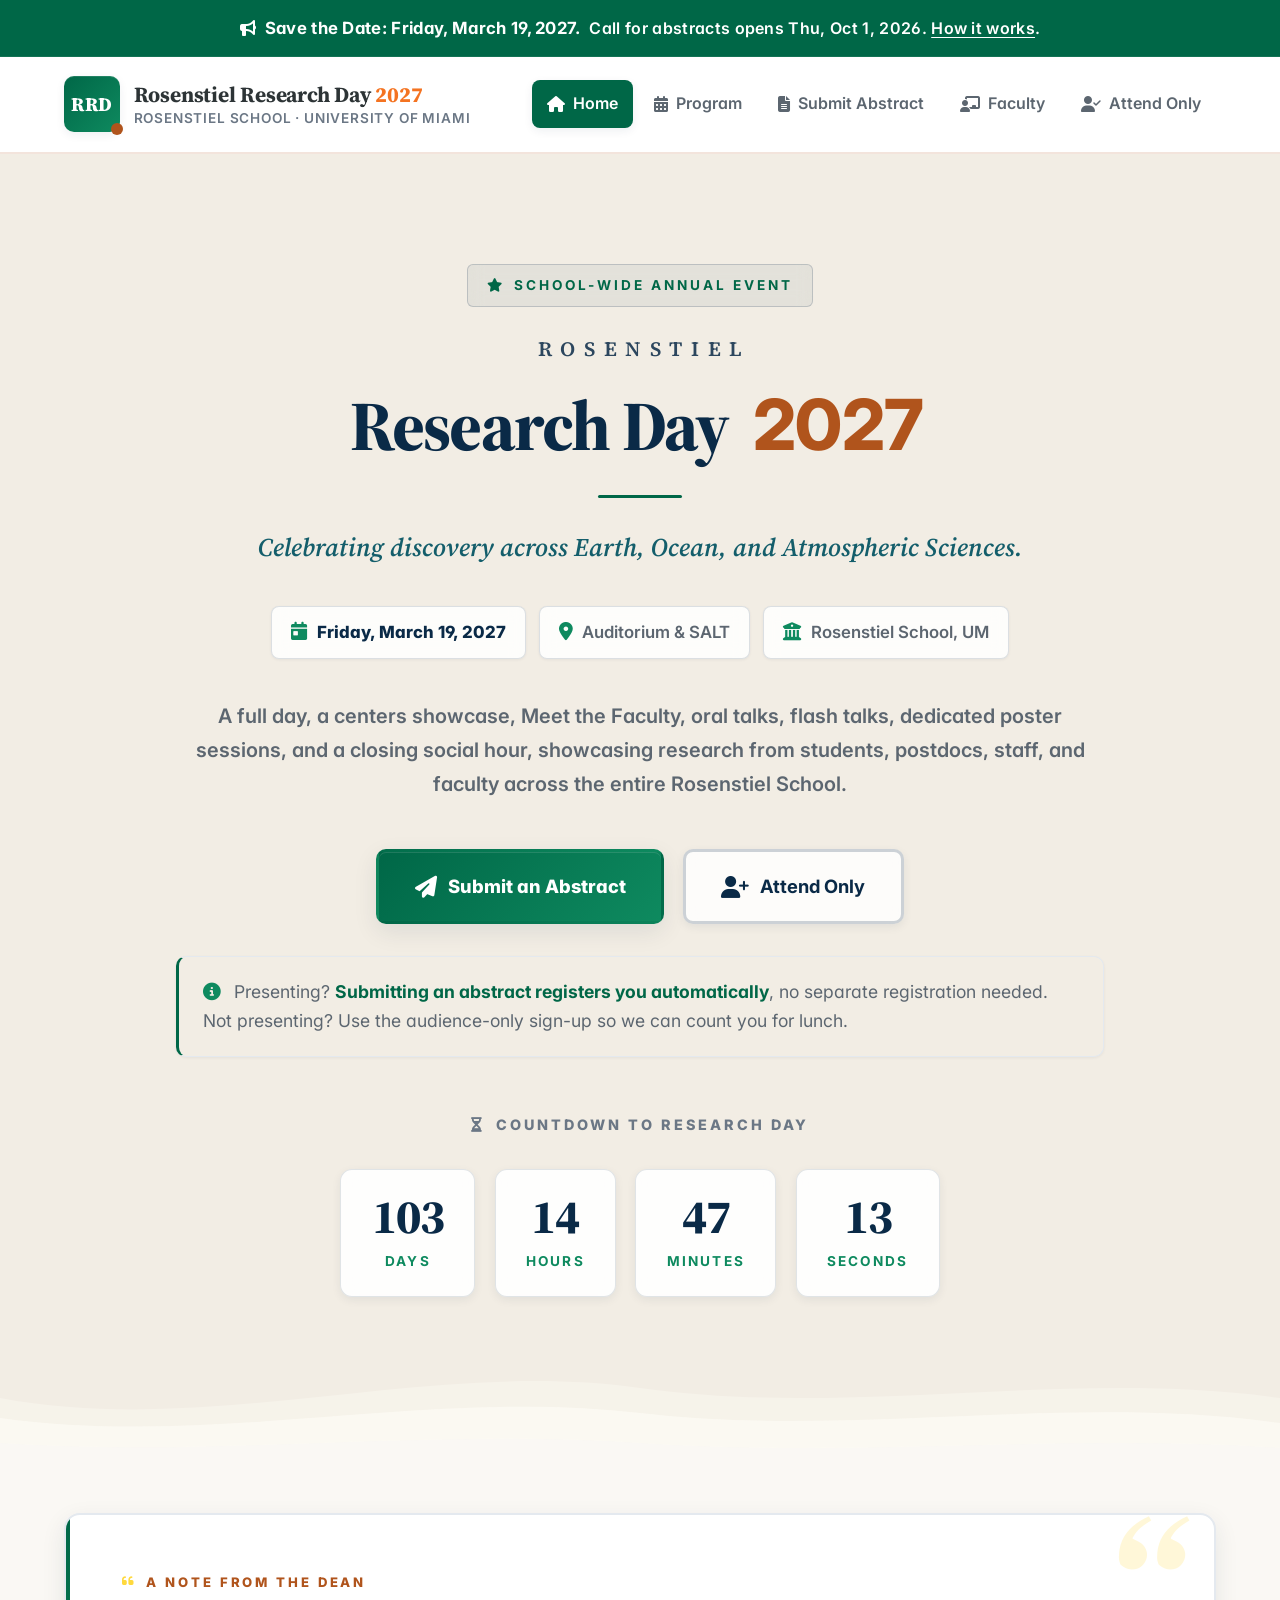
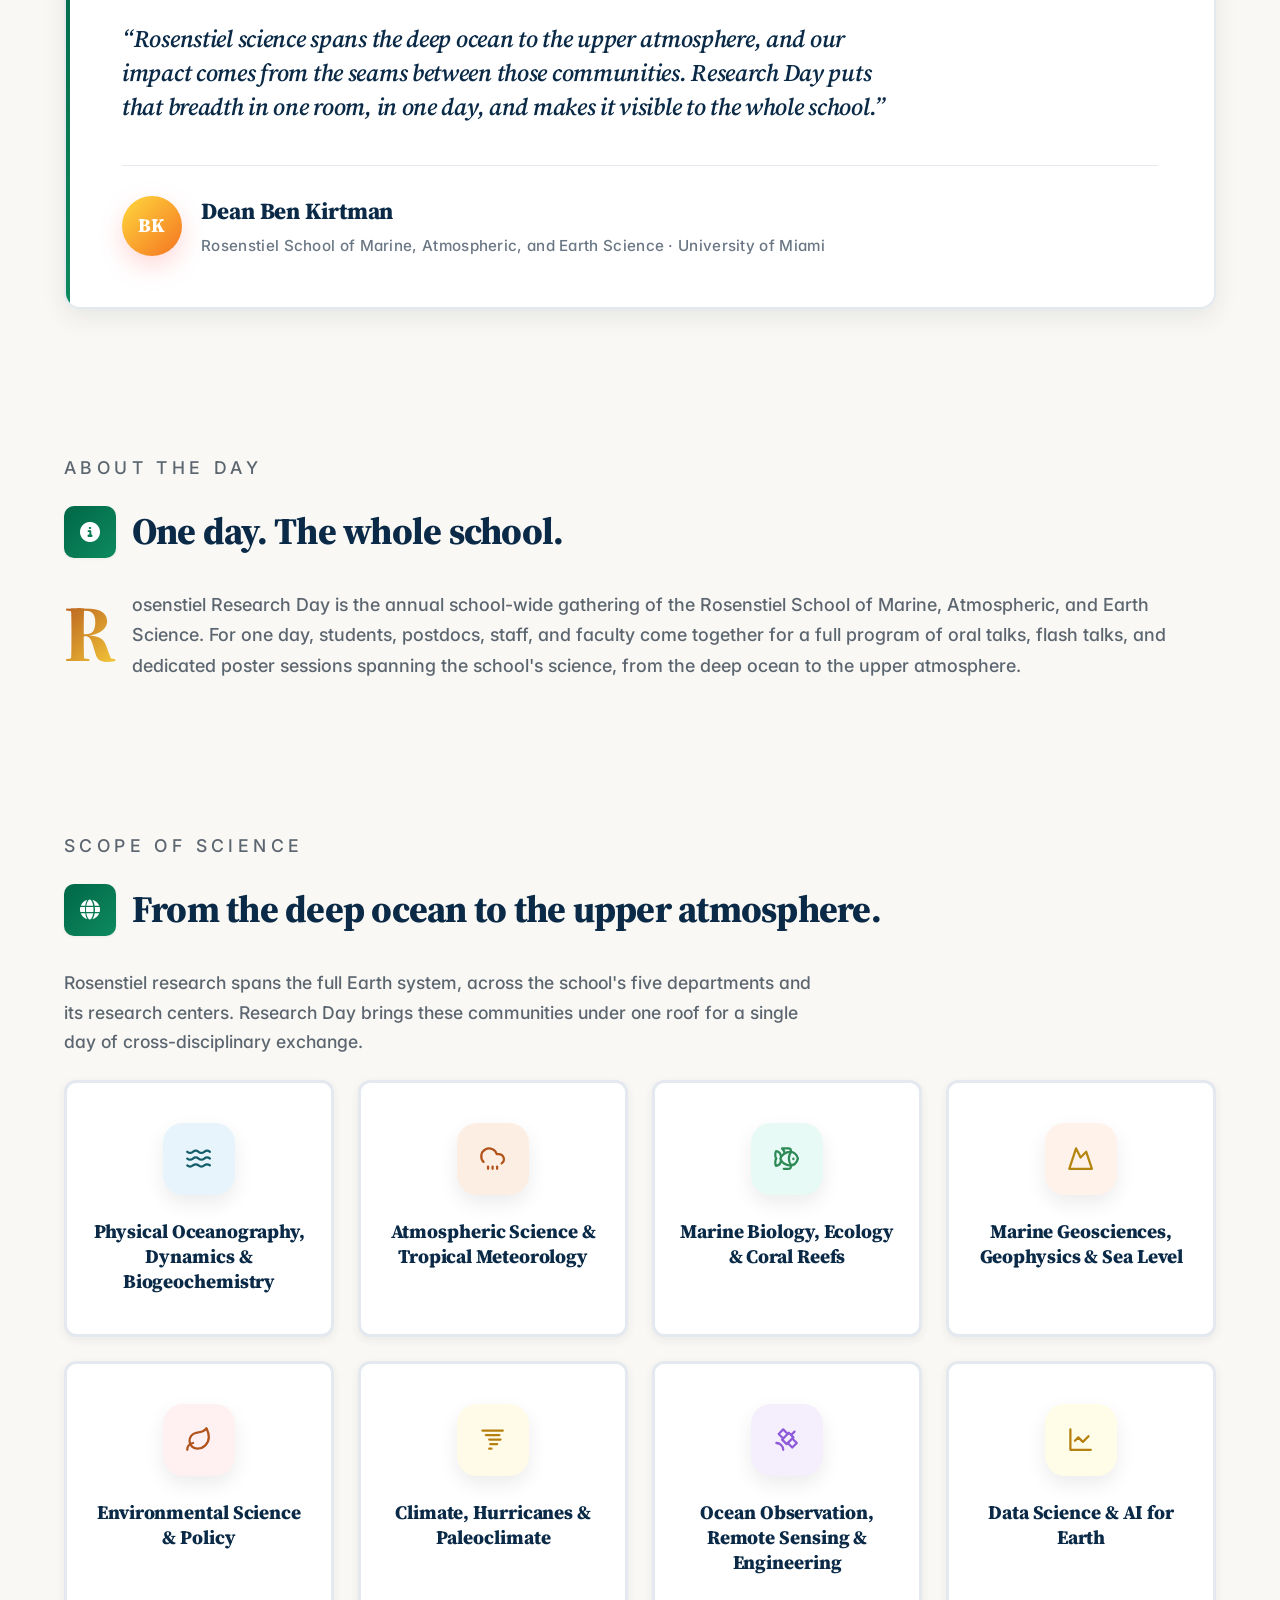
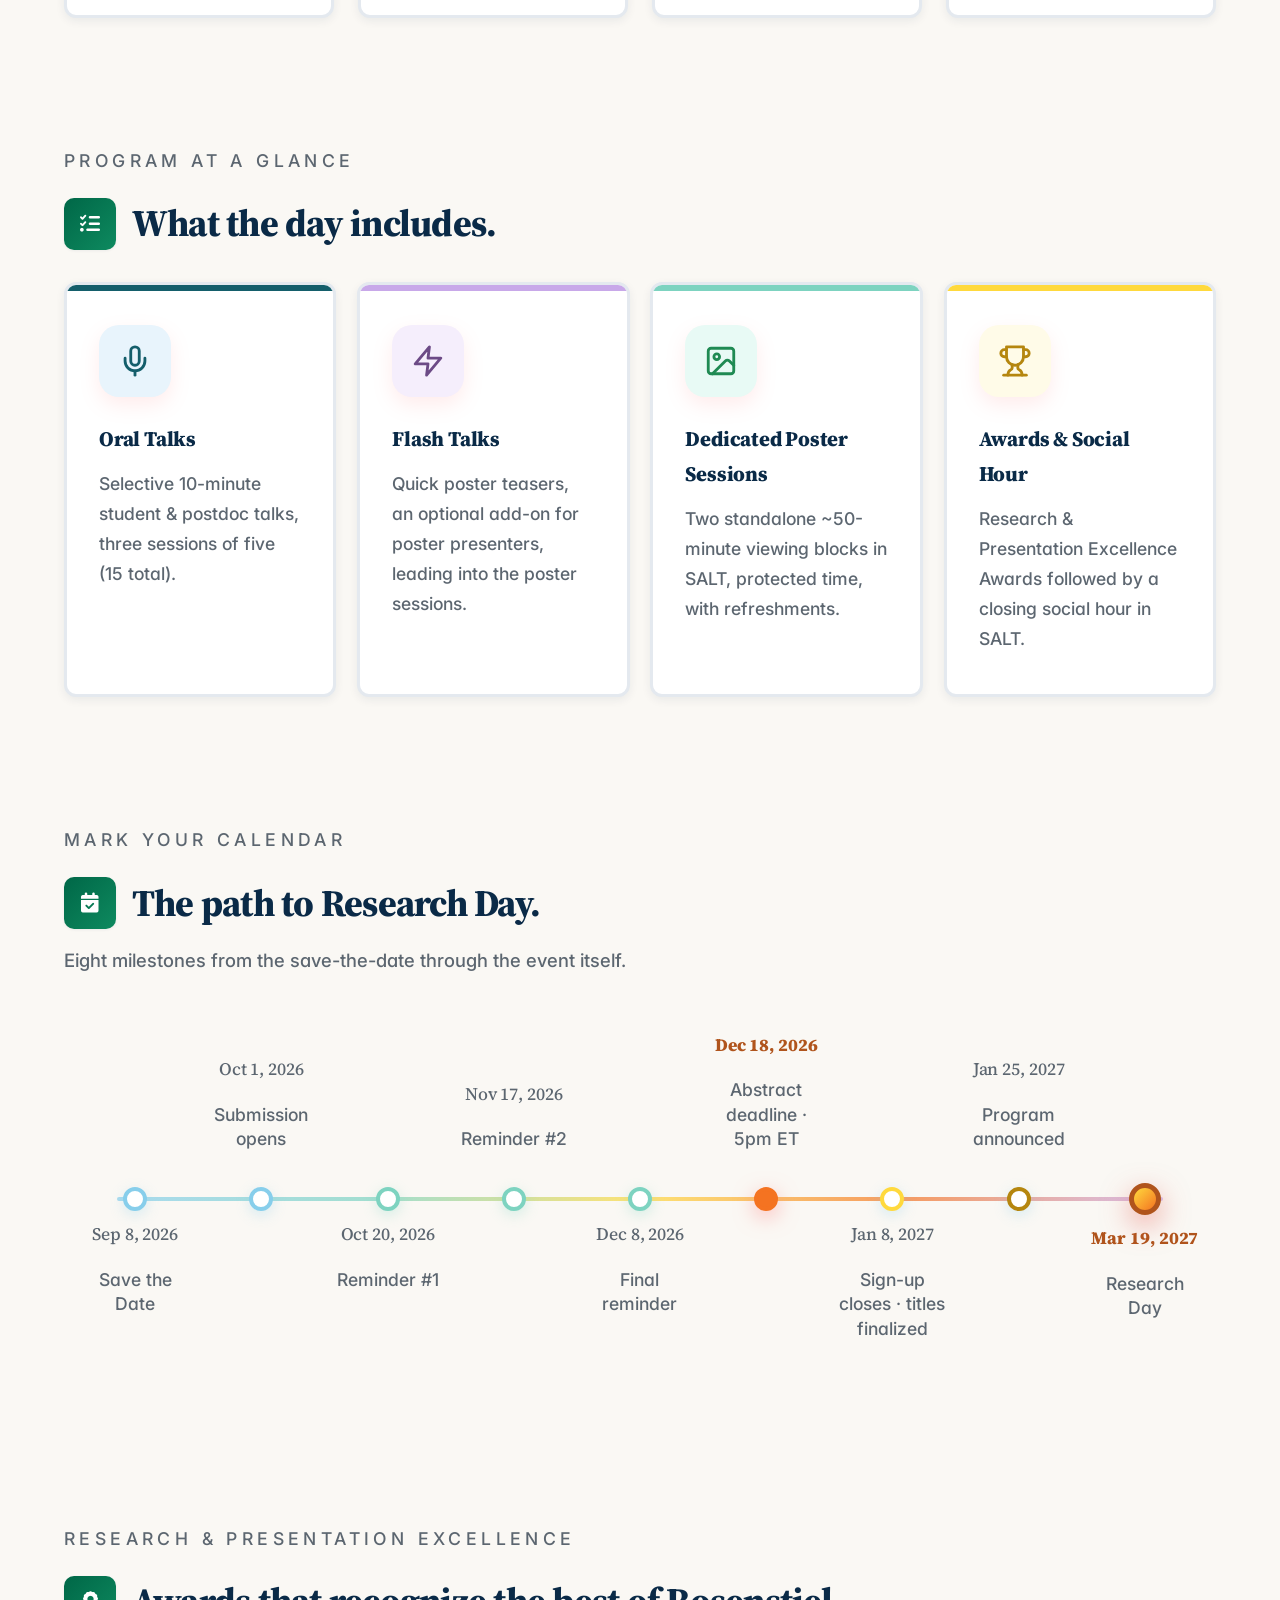
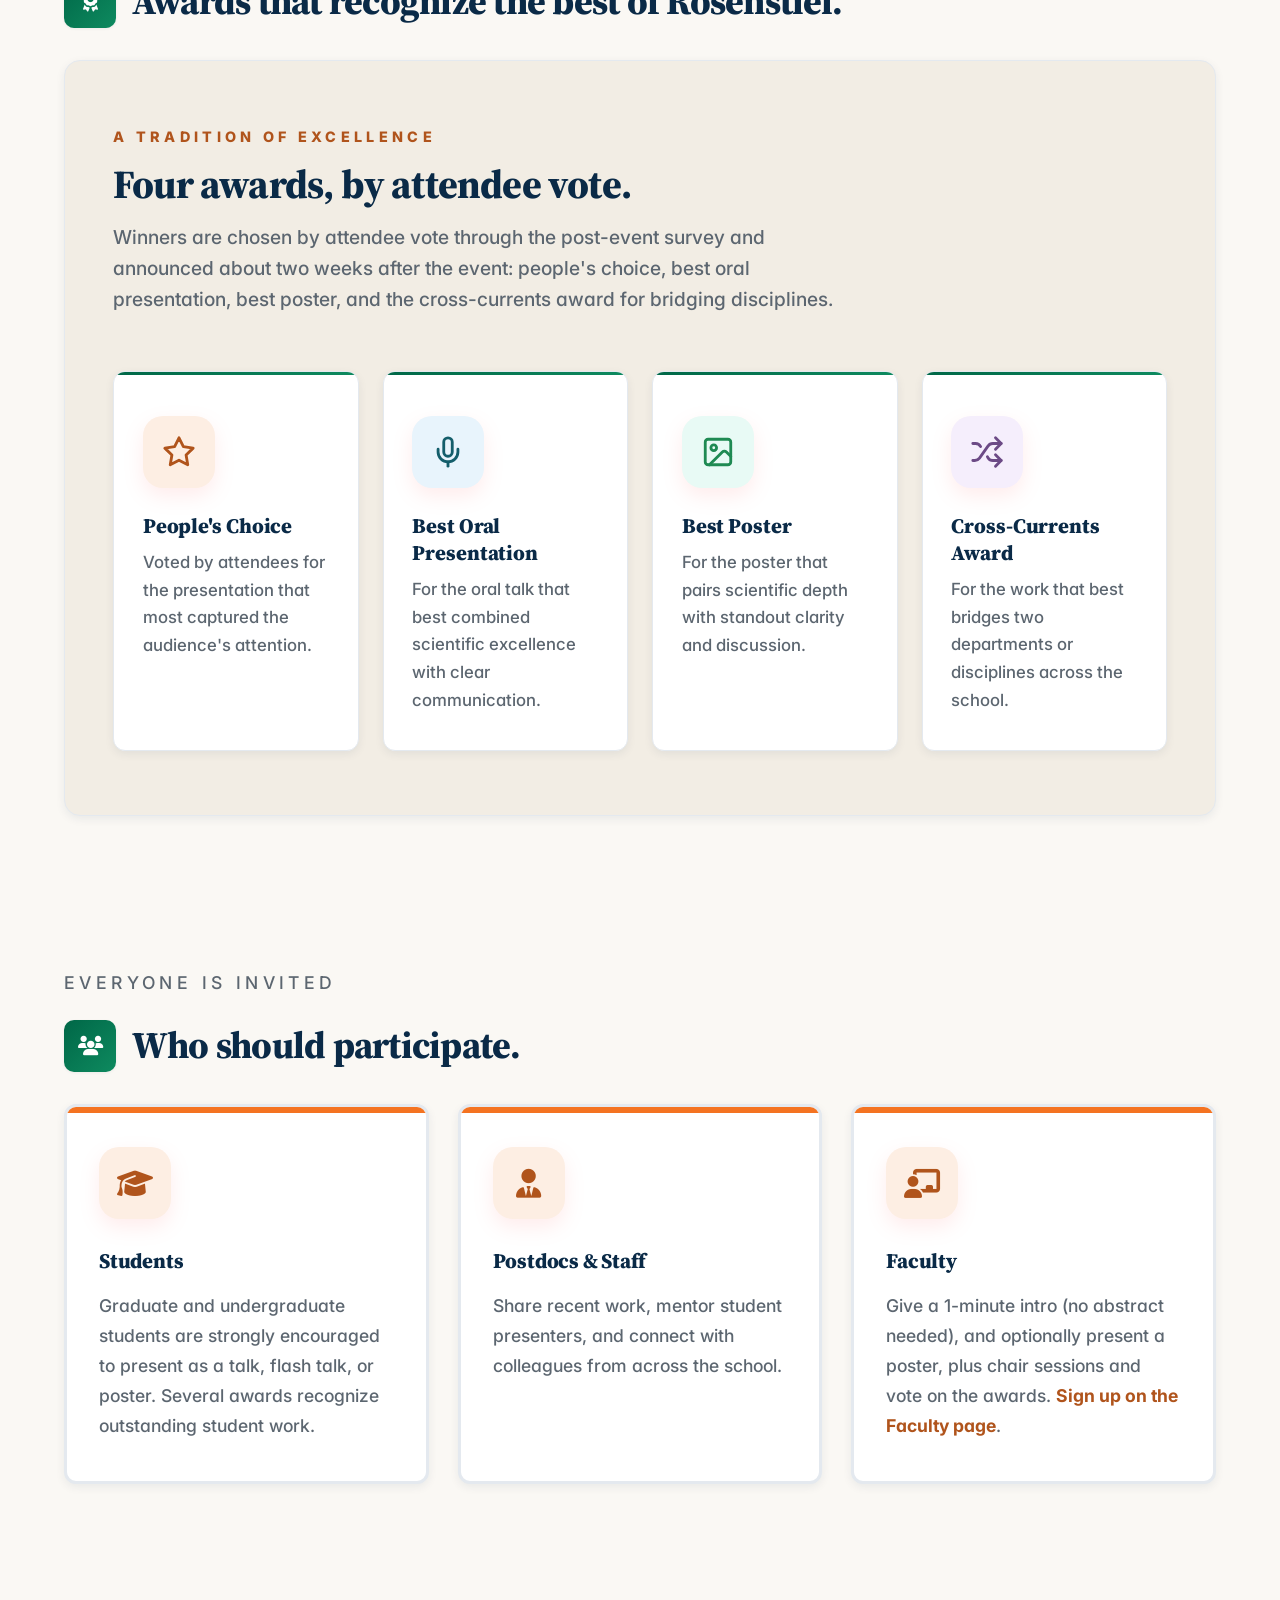
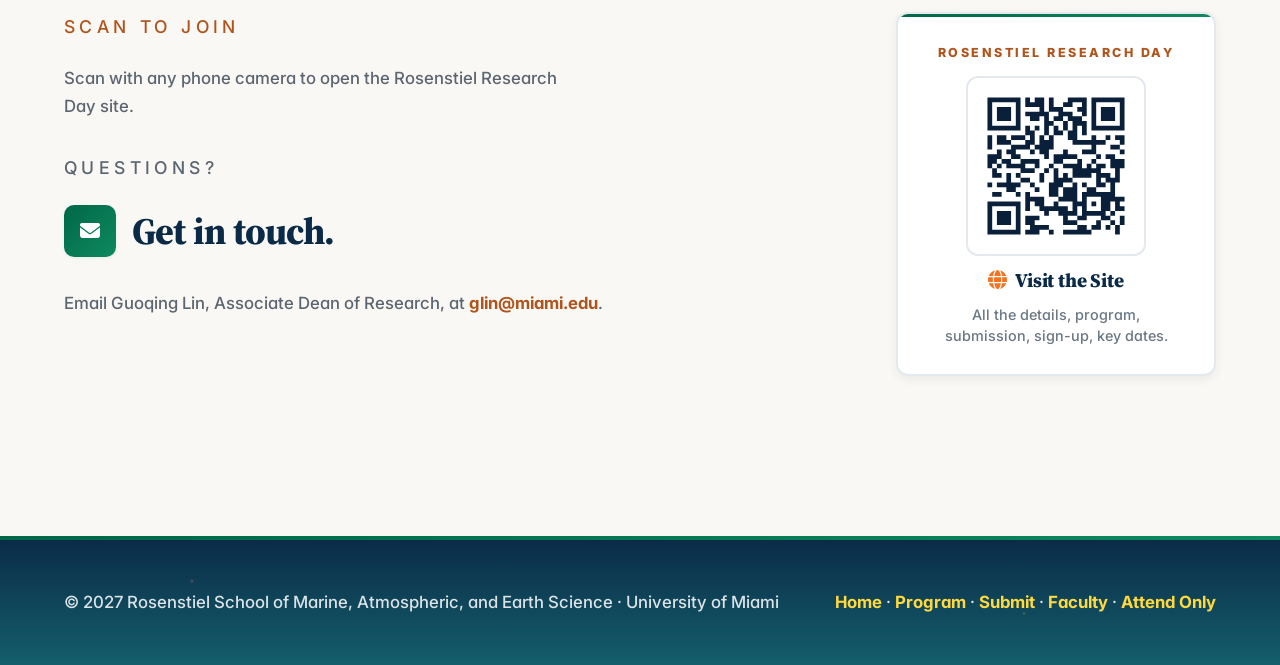
==== commit c6ab7f9f: "Add files via upload" ====
--- a/index.html
+++ b/index.html
@@ -4,7 +4,7 @@
   <meta charset="UTF-8" />
   <meta name="viewport" content="width=device-width, initial-scale=1" />
   <title>Rosenstiel Research Day 2027 · University of Miami</title>
-  <meta name="description" content="Rosenstiel Research Day 2027 — Friday, March 19, 2027. A school-wide celebration of research across Earth, Ocean, and Atmospheric Sciences at the Rosenstiel School, University of Miami." />
+  <meta name="description" content="Rosenstiel Research Day 2027, Friday, March 19, 2027. A school-wide celebration of research across Earth, Ocean, and Atmospheric Sciences at the Rosenstiel School, University of Miami." />
   <meta name="theme-color" content="#0A2A47" />
   <link rel="stylesheet" href="styles.css" />
   <link rel="stylesheet" href="https://cdnjs.cloudflare.com/ajax/libs/font-awesome/6.5.1/css/all.min.css" />
@@ -12,9 +12,9 @@
 <body>
 
   <div class="topbar">
-    <i class="fas fa-bullhorn"></i> &nbsp;<strong>Save the Date — Friday, March 19, 2027.</strong>
-    &nbsp;Call for abstracts opens Thu, Oct 1, 2026 —
-    <a href="submit.html">how it works</a>.
+    <i class="fas fa-bullhorn"></i> &nbsp;<strong>Save the Date: Friday, March 19, 2027.</strong>
+    &nbsp;Call for abstracts opens Thu, Oct 1, 2026.
+    <a href="submit.html">How it works</a>.
   </div>
 
   <header class="site-header">
@@ -60,9 +60,9 @@
         </div>
 
         <p class="lede">
-          A full day — a centers
+          A full day, a centers
           showcase, Meet the Faculty, oral talks, flash talks, dedicated
-          poster sessions, and a closing social hour — showcasing
+          poster sessions, and a closing social hour, showcasing
           research from students, postdocs, staff, and faculty across the entire
           Rosenstiel School.
         </p>
@@ -74,17 +74,17 @@
 
         <p class="cta-note">
           <i class="fas fa-info-circle"></i> Presenting?
-          <strong>Submitting an abstract registers you automatically</strong> —
+          <strong>Submitting an abstract registers you automatically</strong>,
           no separate registration needed. Not presenting? Use the audience-only
           sign-up so we can count you for lunch.
         </p>
 
         <div class="countdown" id="countdown" aria-label="Time remaining until Research Day">
           <span class="countdown-label"><i class="fas fa-hourglass-half"></i> &nbsp;Countdown to Research Day</span>
-          <div class="countdown-cell"><span class="countdown-num" id="cd-days">—</span><span class="countdown-unit">Days</span></div>
-          <div class="countdown-cell"><span class="countdown-num" id="cd-hours">—</span><span class="countdown-unit">Hours</span></div>
-          <div class="countdown-cell"><span class="countdown-num" id="cd-mins">—</span><span class="countdown-unit">Minutes</span></div>
-          <div class="countdown-cell"><span class="countdown-num" id="cd-secs">—</span><span class="countdown-unit">Seconds</span></div>
+          <div class="countdown-cell"><span class="countdown-num" id="cd-days">00</span><span class="countdown-unit">Days</span></div>
+          <div class="countdown-cell"><span class="countdown-num" id="cd-hours">00</span><span class="countdown-unit">Hours</span></div>
+          <div class="countdown-cell"><span class="countdown-num" id="cd-mins">00</span><span class="countdown-unit">Minutes</span></div>
+          <div class="countdown-cell"><span class="countdown-num" id="cd-secs">00</span><span class="countdown-unit">Seconds</span></div>
         </div>
       </div>
 
@@ -130,7 +130,7 @@
         Rosenstiel School of Marine, Atmospheric, and Earth Science. For one day,
         students, postdocs, staff, and faculty come together for a full program of
         oral talks, flash talks, and dedicated poster sessions spanning
-        the school's science — from the deep ocean to the upper atmosphere.
+        the school's science, from the deep ocean to the upper atmosphere.
       </p>
     </section>
 
@@ -139,7 +139,7 @@
       <p class="section-kicker">Scope of Science</p>
       <h2><span class="section-icon"><i class="fas fa-globe"></i></span> From the deep ocean to the upper atmosphere.</h2>
       <p class="scope-intro">
-        Rosenstiel research spans the full Earth system — across the school's five
+        Rosenstiel research spans the full Earth system, across the school's five
         departments and its research centers. Research Day brings these communities
         under one roof for a single day of cross-disciplinary exchange.
       </p>
@@ -187,17 +187,17 @@
         <div class="card card-oral">
           <div class="card-icon"><svg viewBox="0 0 24 24" fill="none" stroke="currentColor" stroke-width="2" stroke-linecap="round" stroke-linejoin="round"><path d="M12 2a3 3 0 0 0-3 3v7a3 3 0 0 0 6 0V5a3 3 0 0 0-3-3Z"/><path d="M19 10v2a7 7 0 0 1-14 0v-2"/><line x1="12" x2="12" y1="19" y2="22"/></svg></div>
           <h3>Oral Talks</h3>
-          <p>Selective 10-minute student &amp; postdoc talks — three sessions of five (15 total).</p>
+          <p>Selective 10-minute student &amp; postdoc talks, three sessions of five (15 total).</p>
         </div>
         <div class="card card-lightning">
           <div class="card-icon"><svg viewBox="0 0 24 24" fill="none" stroke="currentColor" stroke-width="2" stroke-linecap="round" stroke-linejoin="round"><polygon points="13 2 3 14 12 14 11 22 21 10 12 10 13 2"/></svg></div>
           <h3>Flash Talks</h3>
-          <p>Quick poster teasers — an optional add-on for poster presenters — leading into the poster sessions.</p>
+          <p>Quick poster teasers, an optional add-on for poster presenters, leading into the poster sessions.</p>
         </div>
         <div class="card card-poster">
           <div class="card-icon"><svg viewBox="0 0 24 24" fill="none" stroke="currentColor" stroke-width="2" stroke-linecap="round" stroke-linejoin="round"><rect width="18" height="18" x="3" y="3" rx="2" ry="2"/><circle cx="9" cy="9" r="2"/><path d="m21 15-3.086-3.086a2 2 0 0 0-2.828 0L6 21"/></svg></div>
           <h3>Dedicated Poster Sessions</h3>
-          <p>Two standalone ~50-minute viewing blocks in SALT — protected time, with refreshments.</p>
+          <p>Two standalone ~50-minute viewing blocks in SALT, protected time, with refreshments.</p>
         </div>
         <div class="card card-social">
           <div class="card-icon"><svg viewBox="0 0 24 24" fill="none" stroke="currentColor" stroke-width="2" stroke-linecap="round" stroke-linejoin="round"><path d="M6 9H4.5a2.5 2.5 0 0 1 0-5H6"/><path d="M18 9h1.5a2.5 2.5 0 0 0 0-5H18"/><path d="M4 22h16"/><path d="M10 14.66V17c0 .55-.47.98-.97 1.21C7.85 18.75 7 20.24 7 22"/><path d="M14 14.66V17c0 .55.47.98.97 1.21C16.15 18.75 17 20.24 17 22"/><path d="M18 2H6v7a6 6 0 0 0 12 0V2Z"/></svg></div>
@@ -286,7 +286,7 @@
 
       <!-- Mobile: stacked list (same data) -->
       <ul class="keydates is-fallback">
-        <li><span class="date"><i class="fas fa-circle-dot"></i> Tue, Sep 8, 2026</span><span class="label">Save the Date — Rosenstiel Research Day</span></li>
+        <li><span class="date"><i class="fas fa-circle-dot"></i> Tue, Sep 8, 2026</span><span class="label">Save the Date: Rosenstiel Research Day</span></li>
         <li><span class="date"><i class="fas fa-door-open"></i> Thu, Oct 1, 2026</span><span class="label">Abstract submission opens (submission = registration)</span></li>
         <li><span class="date"><i class="fas fa-bell"></i> Tue, Oct 20, 2026</span><span class="label">Reminder #1 to school</span></li>
         <li><span class="date"><i class="fas fa-bell"></i> Tue, Nov 17, 2026</span><span class="label">Reminder #2</span></li>
@@ -306,10 +306,10 @@
       <div class="awards-wall">
         <div class="awards-wall-header">
           <p class="awards-wall-kicker">A Tradition of Excellence</p>
-          <h3 class="awards-wall-title">Four awards — by attendee vote.</h3>
+          <h3 class="awards-wall-title">Four awards, by attendee vote.</h3>
           <p class="awards-wall-sub">
             Winners are chosen by attendee vote through the post-event survey and
-            announced about two weeks after the event — people's choice, best oral presentation, best poster, and the cross-currents award for bridging disciplines.
+            announced about two weeks after the event: people's choice, best oral presentation, best poster, and the cross-currents award for bridging disciplines.
           </p>
         </div>
         <div class="awards-grid">
@@ -355,7 +355,7 @@
         <div class="card">
           <div class="card-icon"><i class="fas fa-chalkboard-user"></i></div>
           <h3>Faculty</h3>
-          <p>Give a 1-minute intro (no abstract needed) — and optionally present a poster — plus chair sessions and vote on the awards. <a href="faculty.html">Sign up on the Faculty page</a>.</p>
+          <p>Give a 1-minute intro (no abstract needed), and optionally present a poster, plus chair sessions and vote on the awards. <a href="faculty.html">Sign up on the Faculty page</a>.</p>
         </div>
       </div>
     </section>
@@ -383,7 +383,7 @@
             <img src="qr-main.svg" alt="QR code linking to the Rosenstiel Research Day 2027 site" />
           </div>
           <p class="qr-label"><i class="fas fa-globe"></i> Visit the Site</p>
-          <p class="qr-sub">All the details — program, submission, sign-up, key dates.</p>
+          <p class="qr-sub">All the details, program, submission, sign-up, key dates.</p>
         </a>
       </div>
     </section>
--- a/styles.css
+++ b/styles.css
@@ -7,8 +7,8 @@
 @import url('https://fonts.googleapis.com/css2?family=Source+Serif+4:opsz,wght@8..60,400;8..60,500;8..60,600;8..60,700;8..60,800&family=Inter:wght@400;500;600;700&display=swap');
 
 :root {
-  --coral:          #FF7F7F;
-  --coral-light:    #FFF0F0;
+  --coral:          #F47321;
+  --coral-light:    #FDEEE3;
   --sky:            #87CEEB;
   --sky-light:      #E8F4FC;
   --sun:            #FFD93D;
@@ -39,18 +39,18 @@
 
   --deep-navy:      #0A2A47;
   --deep-teal:      #145E6B;
-  --deep-coral:     #C0473A;
+  --deep-coral:     #B0541C;
   --deep-gold:      #B5860F;
   --deep-purple:    #6C4A86;
   --deep-green:     #1F8A53;
 
   /* Serious structural anchors (used for header, primary buttons, accents) */
-  --brand:          #2E6DA4;
-  --brand-2:        #1F6B79;
-  --brand-grad:     linear-gradient(135deg, #2E6DA4 0%, #3E86C4 100%);
-
-  --bg:             #F6F8FA;
-  --bg-warm:        #EEF2F6;
+  --brand:          #006747;
+  --brand-2:        #0E8A5F;
+  --brand-grad:     linear-gradient(135deg, #006747 0%, #0E8A5F 100%);
+
+  --bg:             #FAF8F4;
+  --bg-warm:        #F2EDE4;
   --surface-white:  #FFFFFF;
   --ink:            #2D3436;
   --ink-soft:       #5C6670;
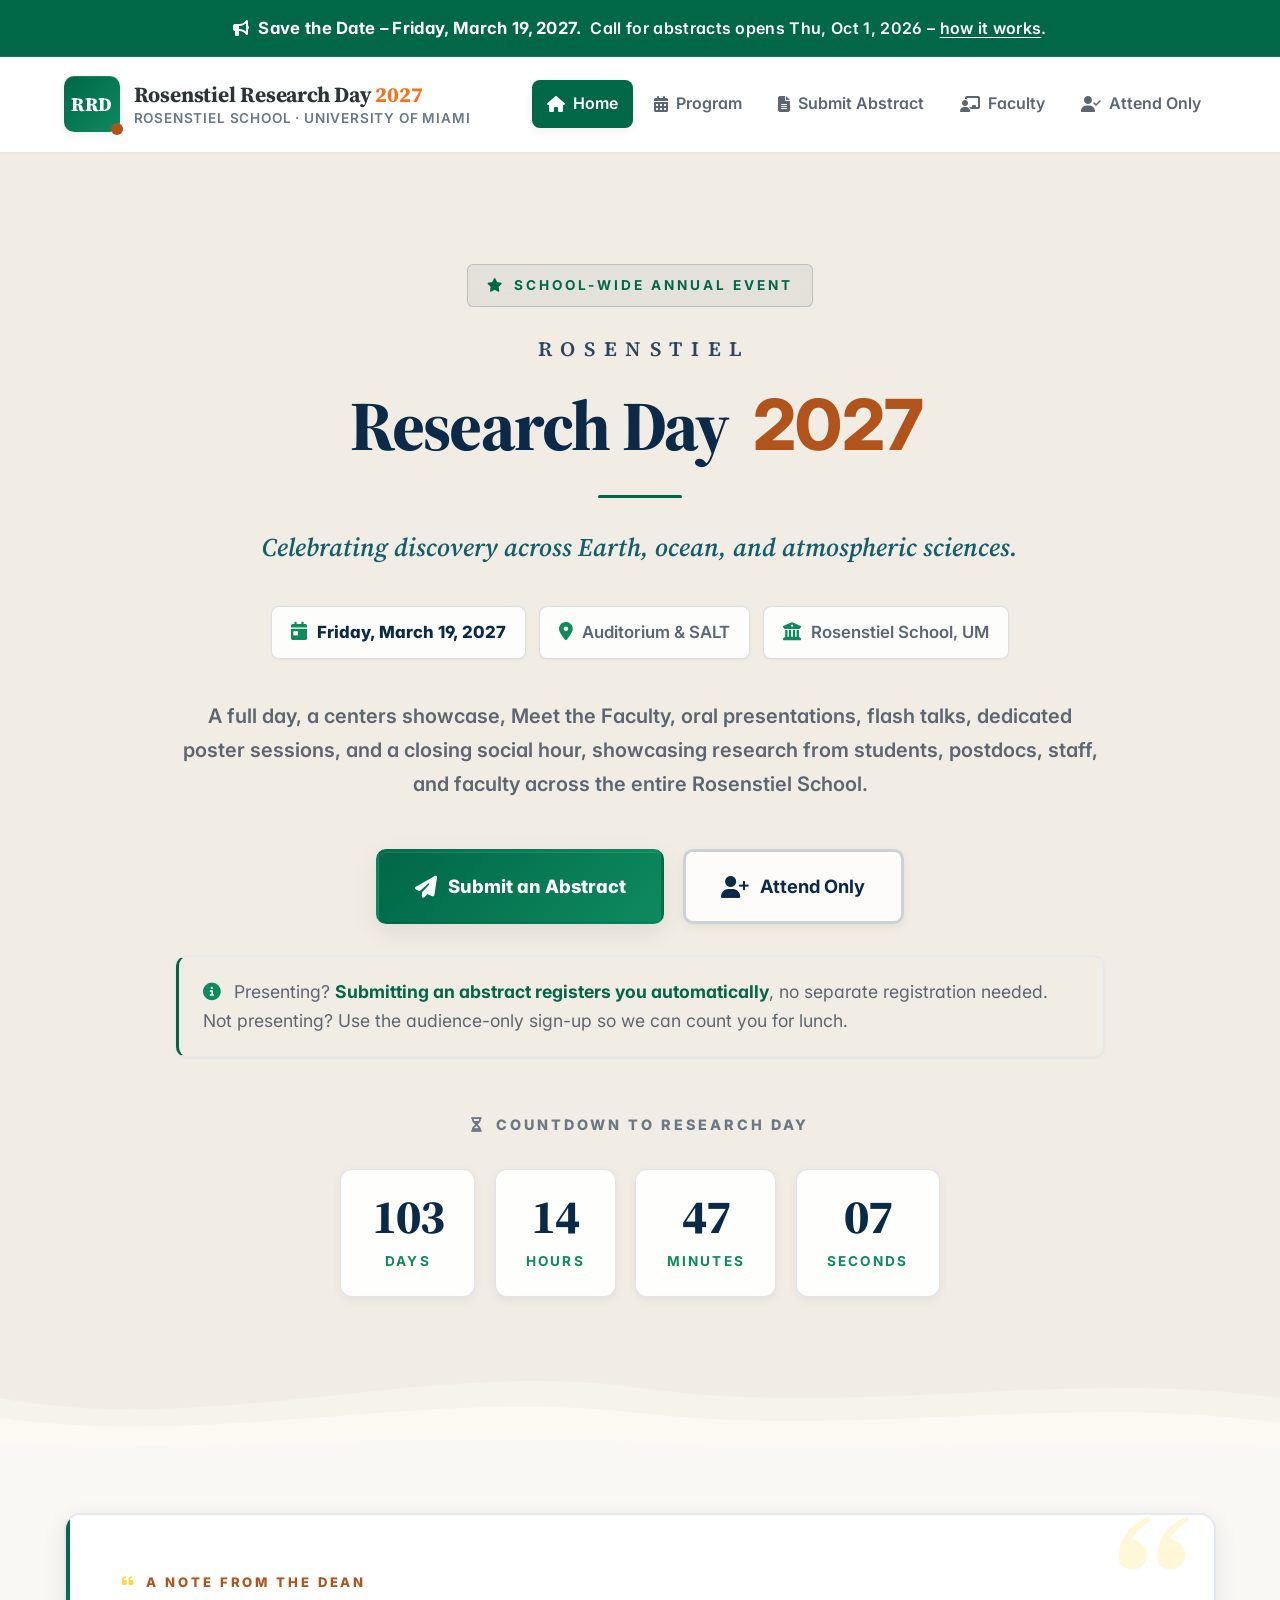
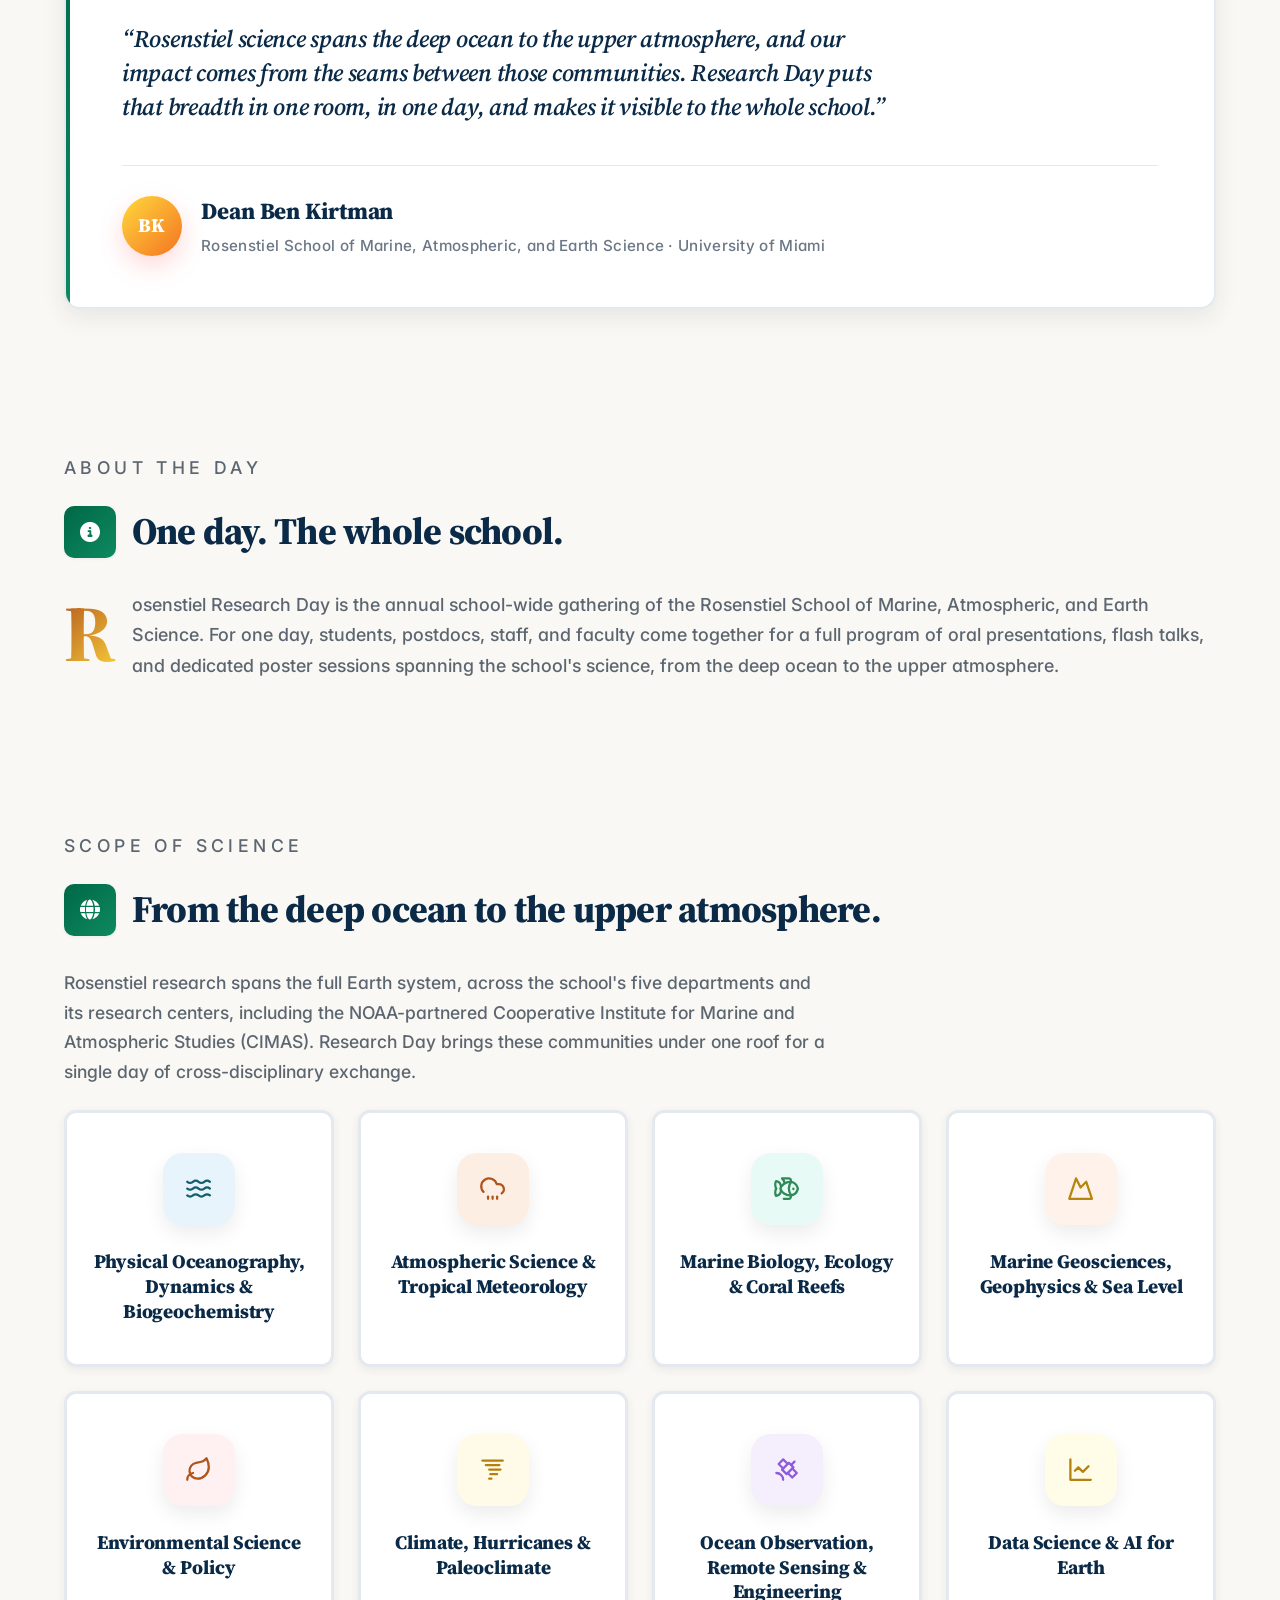
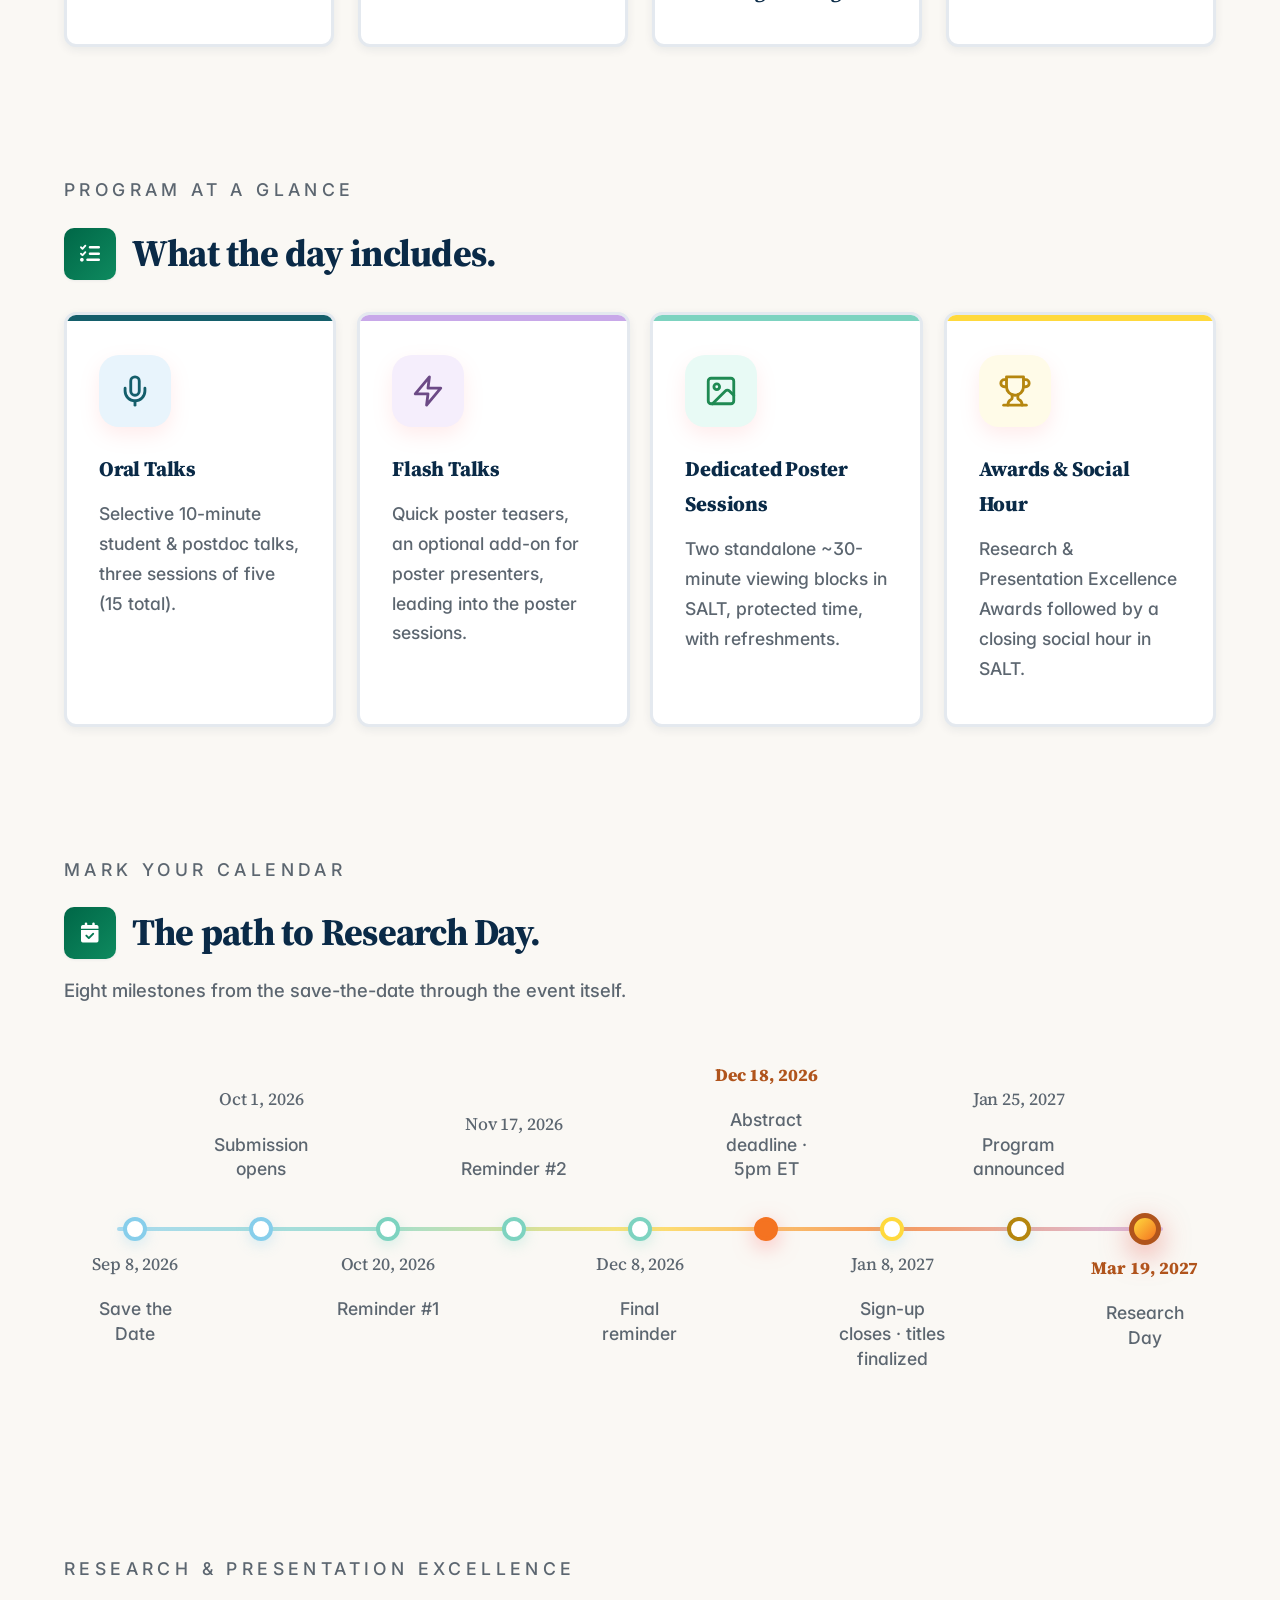
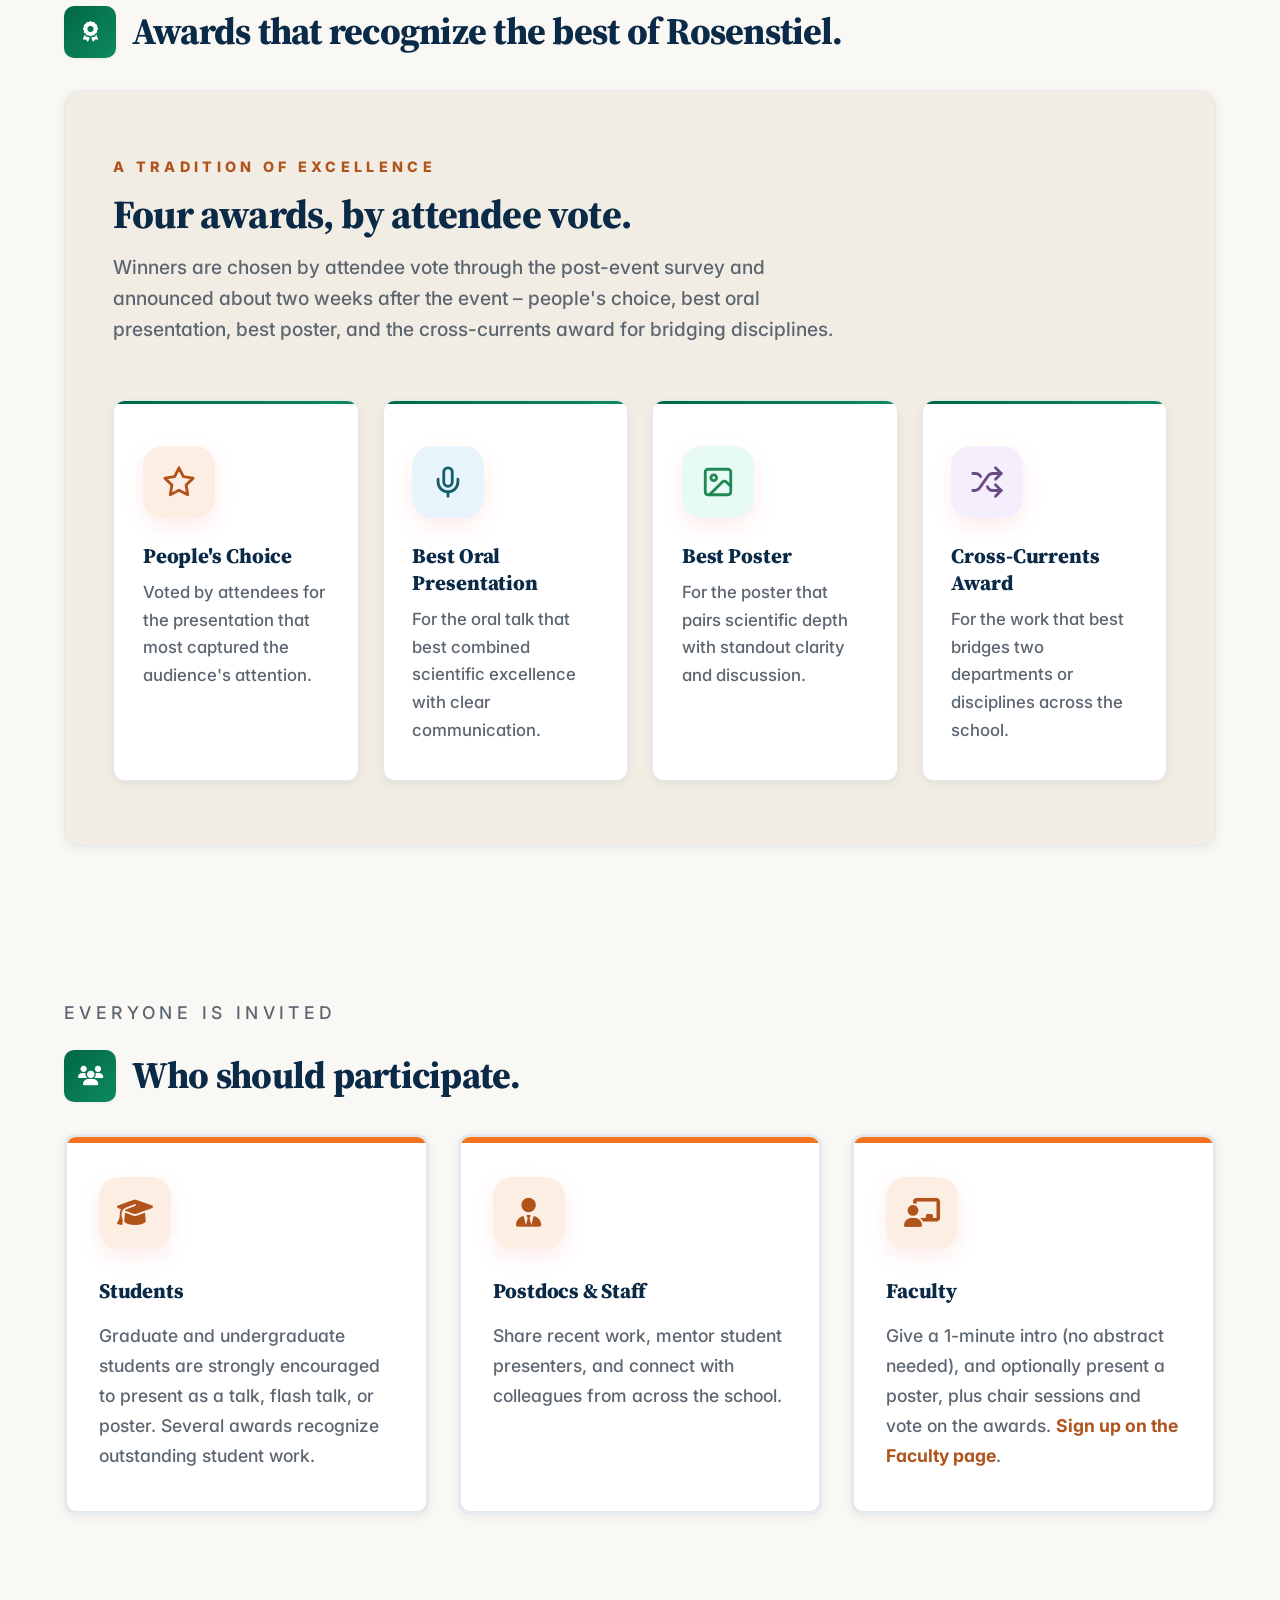
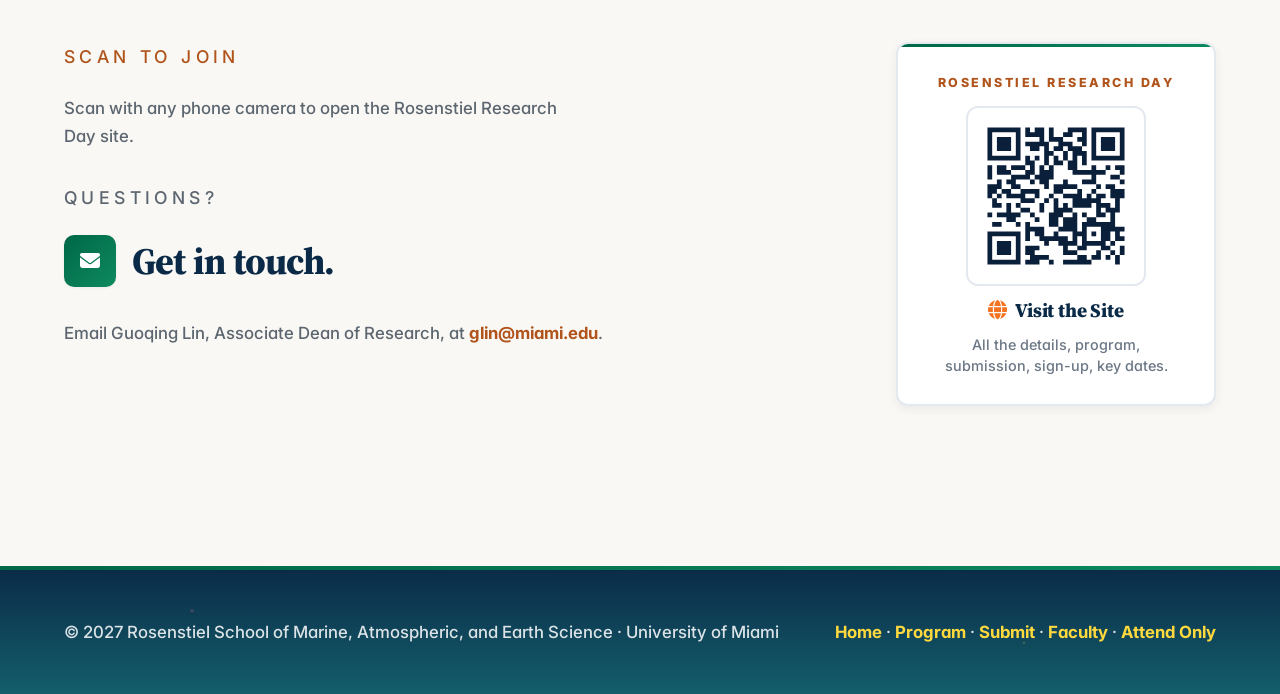
==== commit a3e40cfa: "Add files via upload" ====
--- a/index.html
+++ b/index.html
@@ -12,9 +12,9 @@
 <body>
 
   <div class="topbar">
-    <i class="fas fa-bullhorn"></i> &nbsp;<strong>Save the Date: Friday, March 19, 2027.</strong>
-    &nbsp;Call for abstracts opens Thu, Oct 1, 2026.
-    <a href="submit.html">How it works</a>.
+    <i class="fas fa-bullhorn"></i> &nbsp;<strong>Save the Date – Friday, March 19, 2027.</strong>
+    &nbsp;Call for abstracts opens Thu, Oct 1, 2026 –
+    <a href="submit.html">how it works</a>.
   </div>
 
   <header class="site-header">
@@ -51,7 +51,7 @@
           <span class="ht-rule" aria-hidden="true"></span>
         </h1>
 
-        <p class="tagline">Celebrating discovery across Earth, Ocean, and Atmospheric Sciences.</p>
+        <p class="tagline">Celebrating discovery across Earth, ocean, and atmospheric sciences.</p>
 
         <div class="hero-meta">
           <span class="hero-meta-item"><i class="fas fa-calendar-day"></i> <strong>Friday, March 19, 2027</strong></span>
@@ -61,7 +61,7 @@
 
         <p class="lede">
           A full day, a centers
-          showcase, Meet the Faculty, oral talks, flash talks, dedicated
+          showcase, Meet the Faculty, oral presentations, flash talks, dedicated
           poster sessions, and a closing social hour, showcasing
           research from students, postdocs, staff, and faculty across the entire
           Rosenstiel School.
@@ -129,7 +129,7 @@
         Rosenstiel Research Day is the annual school-wide gathering of the
         Rosenstiel School of Marine, Atmospheric, and Earth Science. For one day,
         students, postdocs, staff, and faculty come together for a full program of
-        oral talks, flash talks, and dedicated poster sessions spanning
+        oral presentations, flash talks, and dedicated poster sessions spanning
         the school's science, from the deep ocean to the upper atmosphere.
       </p>
     </section>
@@ -140,8 +140,9 @@
       <h2><span class="section-icon"><i class="fas fa-globe"></i></span> From the deep ocean to the upper atmosphere.</h2>
       <p class="scope-intro">
         Rosenstiel research spans the full Earth system, across the school's five
-        departments and its research centers. Research Day brings these communities
-        under one roof for a single day of cross-disciplinary exchange.
+        departments and its research centers, including the NOAA-partnered Cooperative
+        Institute for Marine and Atmospheric Studies (CIMAS). Research Day brings these
+        communities under one roof for a single day of cross-disciplinary exchange.
       </p>
       <div class="scope-grid">
         <div class="scope-item" data-c="ocean">
@@ -197,7 +198,7 @@
         <div class="card card-poster">
           <div class="card-icon"><svg viewBox="0 0 24 24" fill="none" stroke="currentColor" stroke-width="2" stroke-linecap="round" stroke-linejoin="round"><rect width="18" height="18" x="3" y="3" rx="2" ry="2"/><circle cx="9" cy="9" r="2"/><path d="m21 15-3.086-3.086a2 2 0 0 0-2.828 0L6 21"/></svg></div>
           <h3>Dedicated Poster Sessions</h3>
-          <p>Two standalone ~50-minute viewing blocks in SALT, protected time, with refreshments.</p>
+          <p>Two standalone ~30-minute viewing blocks in SALT, protected time, with refreshments.</p>
         </div>
         <div class="card card-social">
           <div class="card-icon"><svg viewBox="0 0 24 24" fill="none" stroke="currentColor" stroke-width="2" stroke-linecap="round" stroke-linejoin="round"><path d="M6 9H4.5a2.5 2.5 0 0 1 0-5H6"/><path d="M18 9h1.5a2.5 2.5 0 0 0 0-5H18"/><path d="M4 22h16"/><path d="M10 14.66V17c0 .55-.47.98-.97 1.21C7.85 18.75 7 20.24 7 22"/><path d="M14 14.66V17c0 .55.47.98.97 1.21C16.15 18.75 17 20.24 17 22"/><path d="M18 2H6v7a6 6 0 0 0 12 0V2Z"/></svg></div>
@@ -286,7 +287,7 @@
 
       <!-- Mobile: stacked list (same data) -->
       <ul class="keydates is-fallback">
-        <li><span class="date"><i class="fas fa-circle-dot"></i> Tue, Sep 8, 2026</span><span class="label">Save the Date: Rosenstiel Research Day</span></li>
+        <li><span class="date"><i class="fas fa-circle-dot"></i> Tue, Sep 8, 2026</span><span class="label">Save the Date – Rosenstiel Research Day</span></li>
         <li><span class="date"><i class="fas fa-door-open"></i> Thu, Oct 1, 2026</span><span class="label">Abstract submission opens (submission = registration)</span></li>
         <li><span class="date"><i class="fas fa-bell"></i> Tue, Oct 20, 2026</span><span class="label">Reminder #1 to school</span></li>
         <li><span class="date"><i class="fas fa-bell"></i> Tue, Nov 17, 2026</span><span class="label">Reminder #2</span></li>
@@ -309,7 +310,7 @@
           <h3 class="awards-wall-title">Four awards, by attendee vote.</h3>
           <p class="awards-wall-sub">
             Winners are chosen by attendee vote through the post-event survey and
-            announced about two weeks after the event: people's choice, best oral presentation, best poster, and the cross-currents award for bridging disciplines.
+            announced about two weeks after the event – people's choice, best oral presentation, best poster, and the cross-currents award for bridging disciplines.
           </p>
         </div>
         <div class="awards-grid">
--- a/styles.css
+++ b/styles.css
@@ -606,9 +606,9 @@
 .page-header {
   position: relative;
   background:
-    radial-gradient(700px 300px at 80% 0%, rgba(255, 154, 162, 0.2), transparent 60%),
-    radial-gradient(500px 400px at 20% 100%, rgba(255, 217, 61, 0.15), transparent 60%),
-    linear-gradient(180deg, var(--sky-light) 0%, var(--bg) 100%);
+    radial-gradient(700px 300px at 80% 0%, rgba(0, 103, 71, 0.06), transparent 60%),
+    radial-gradient(500px 400px at 20% 100%, rgba(244, 115, 33, 0.05), transparent 60%),
+    linear-gradient(180deg, var(--bg-warm) 0%, var(--bg) 100%);
   color: var(--ink);
   padding: 5rem 0 7rem;
   overflow: hidden;
